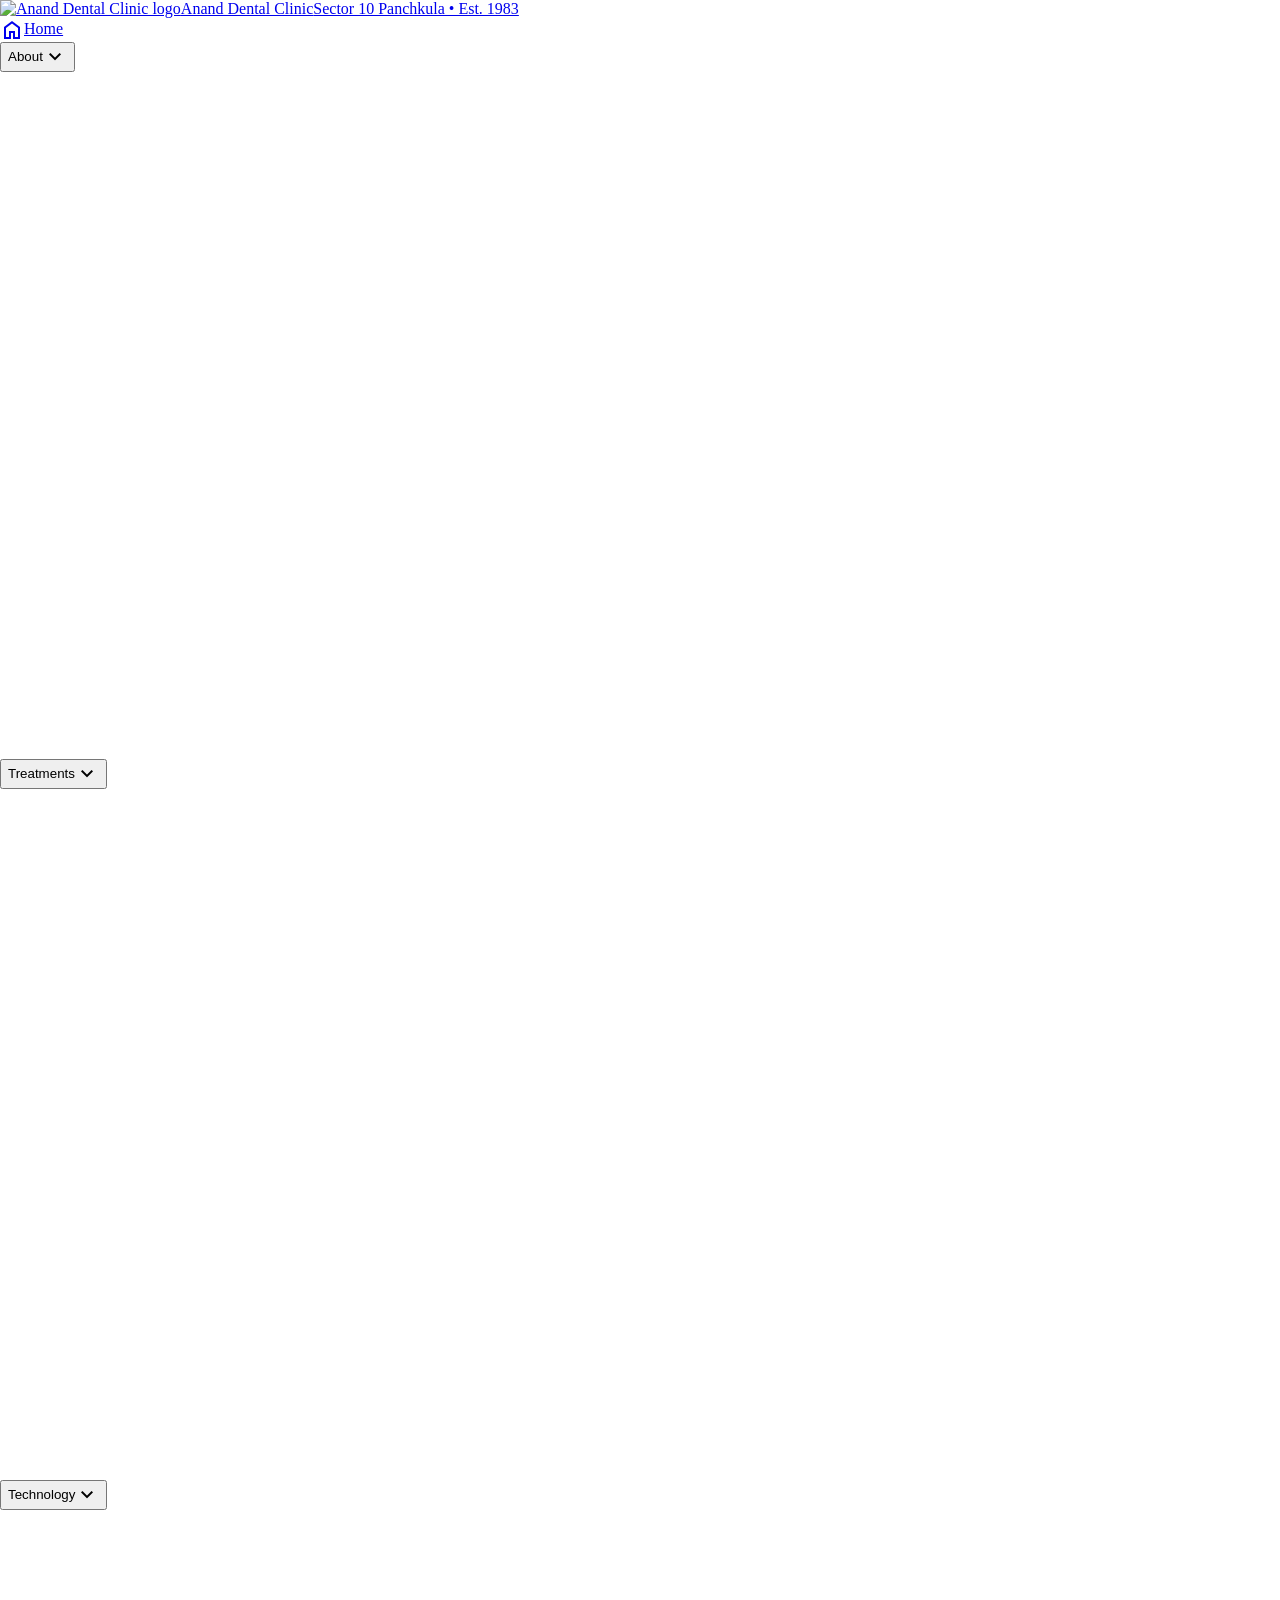
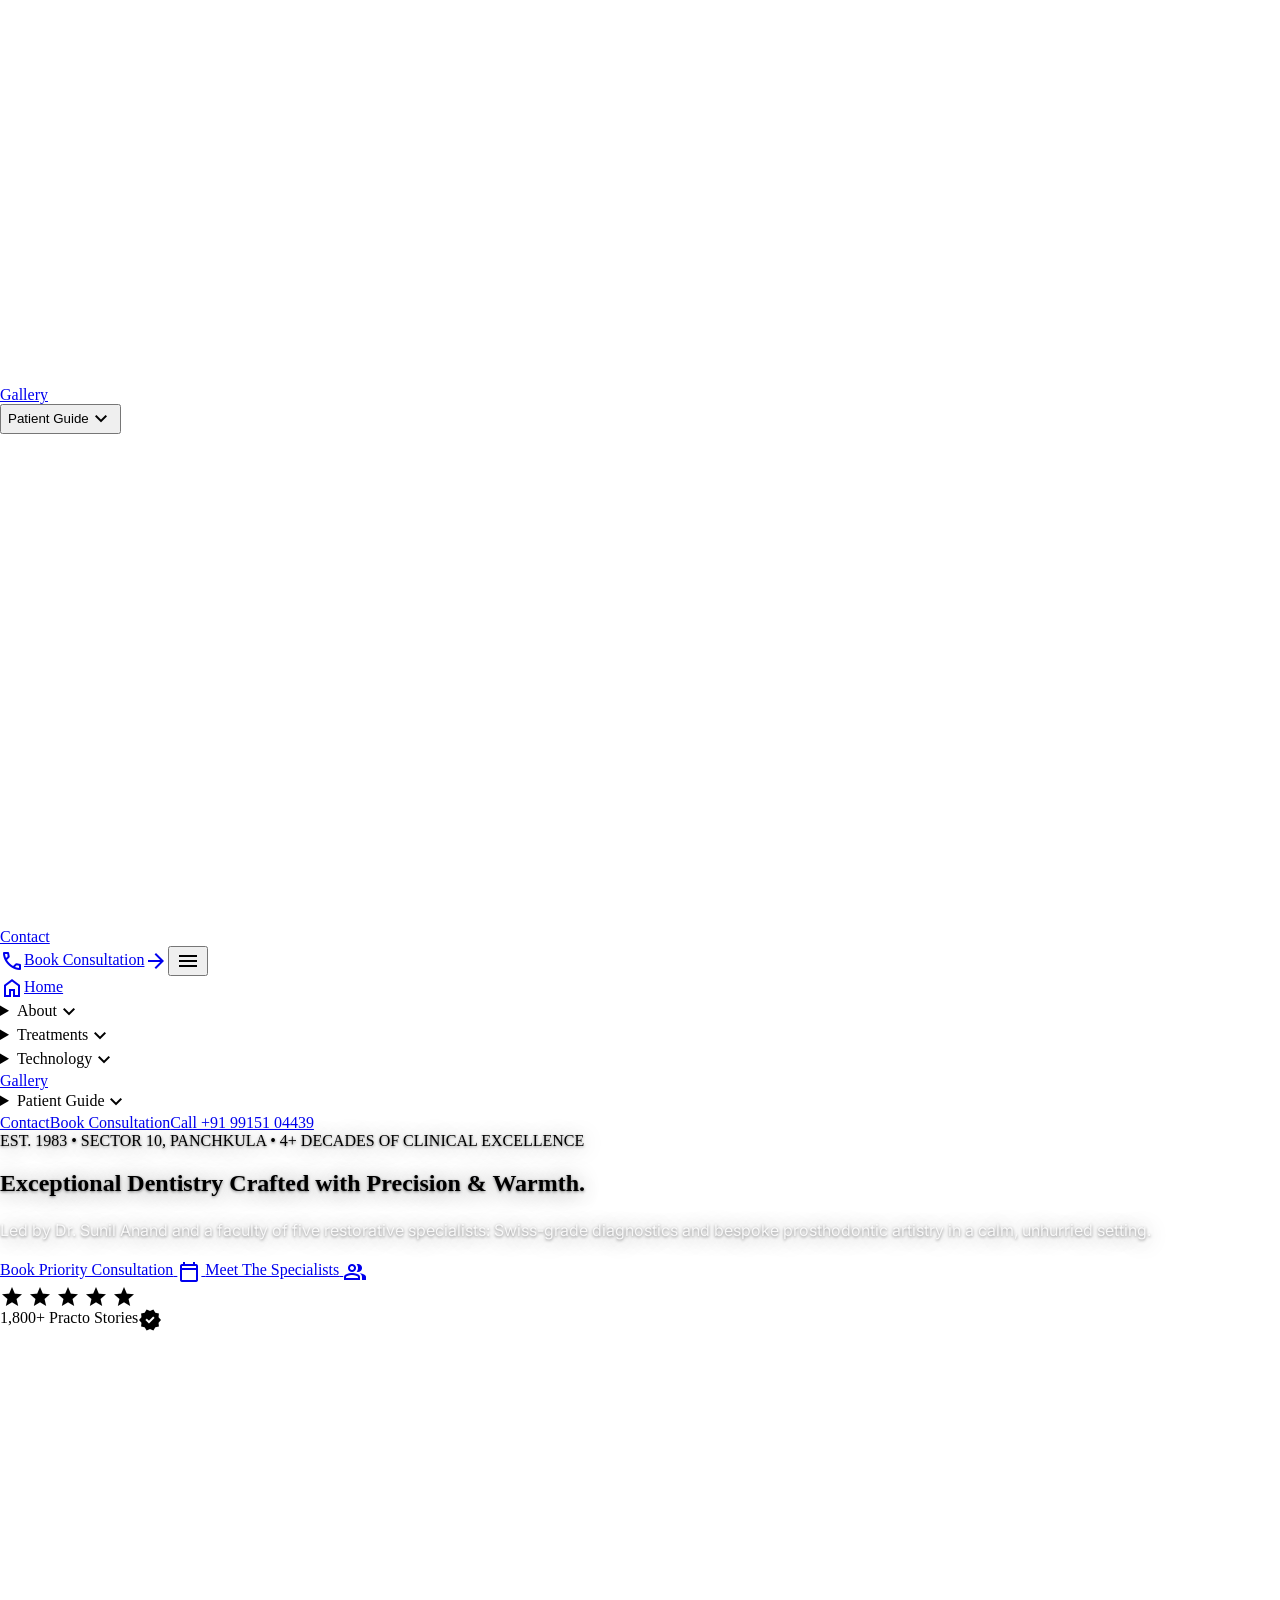
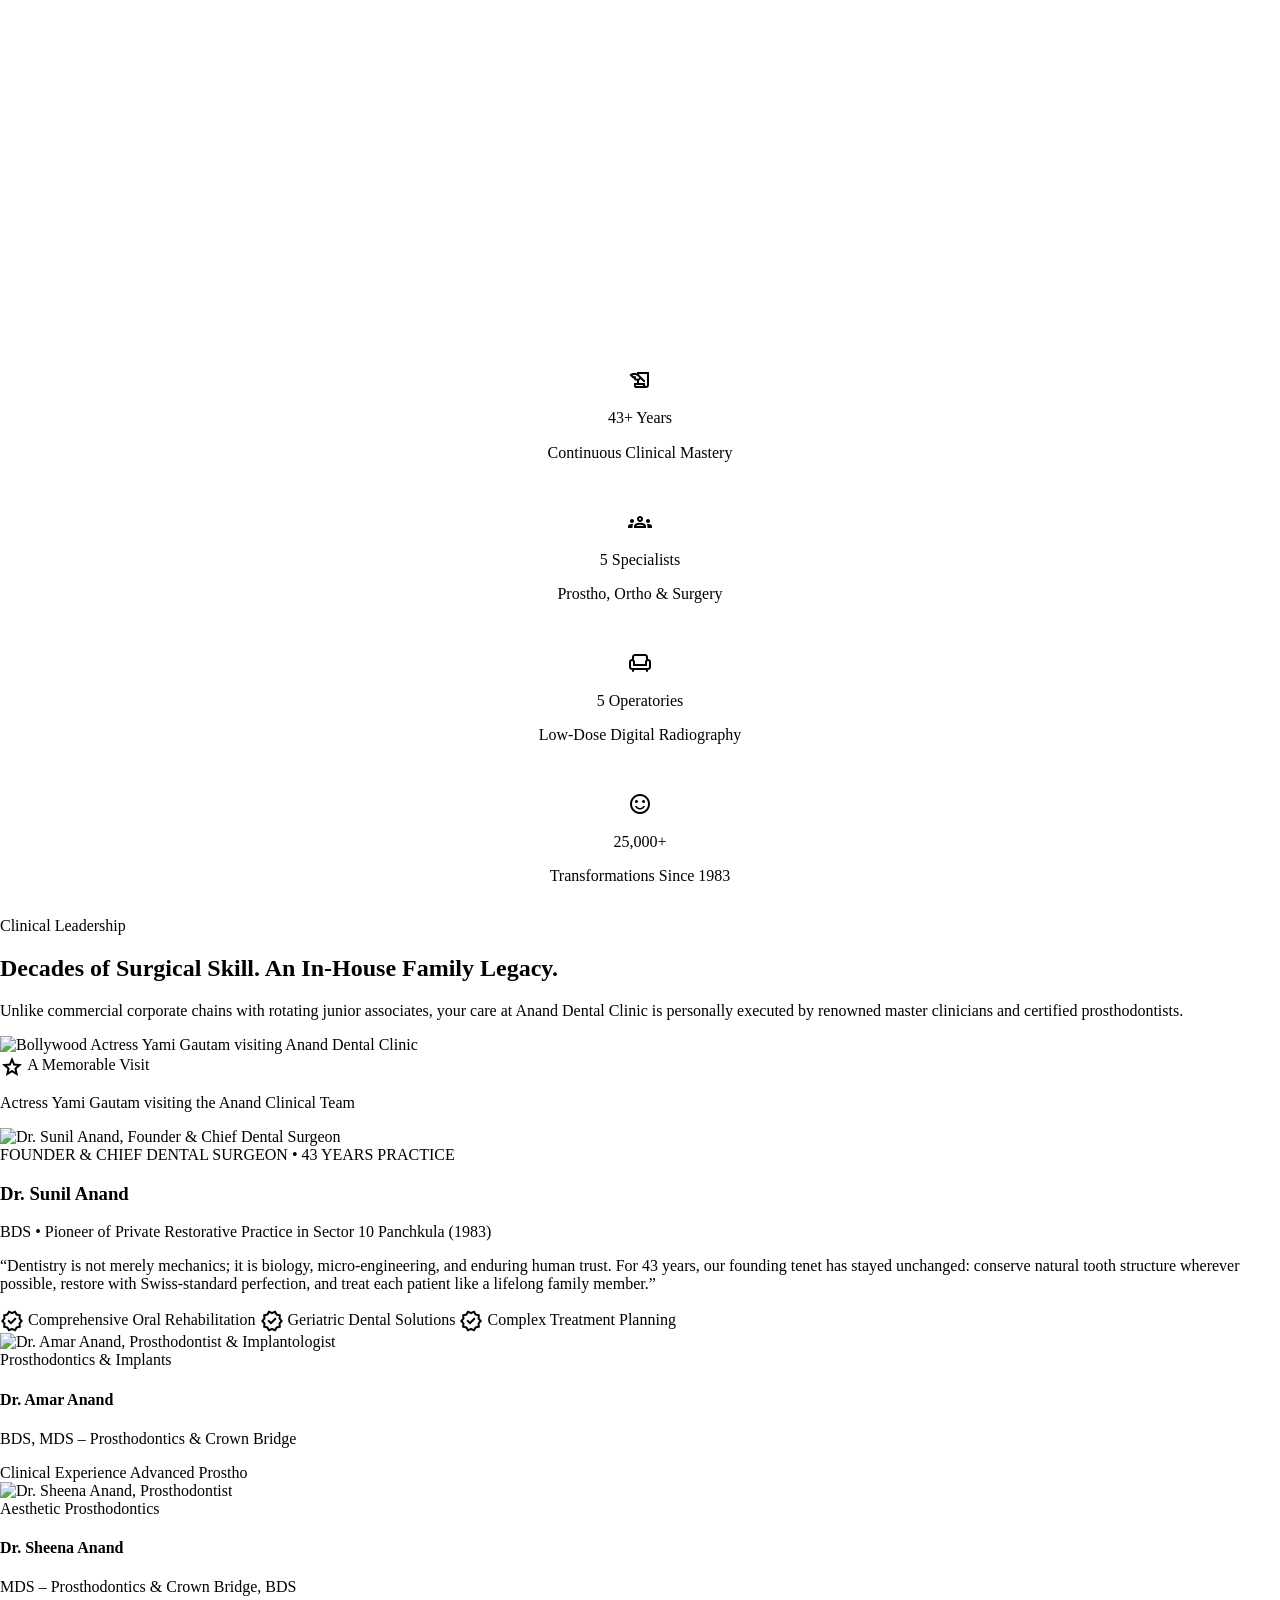
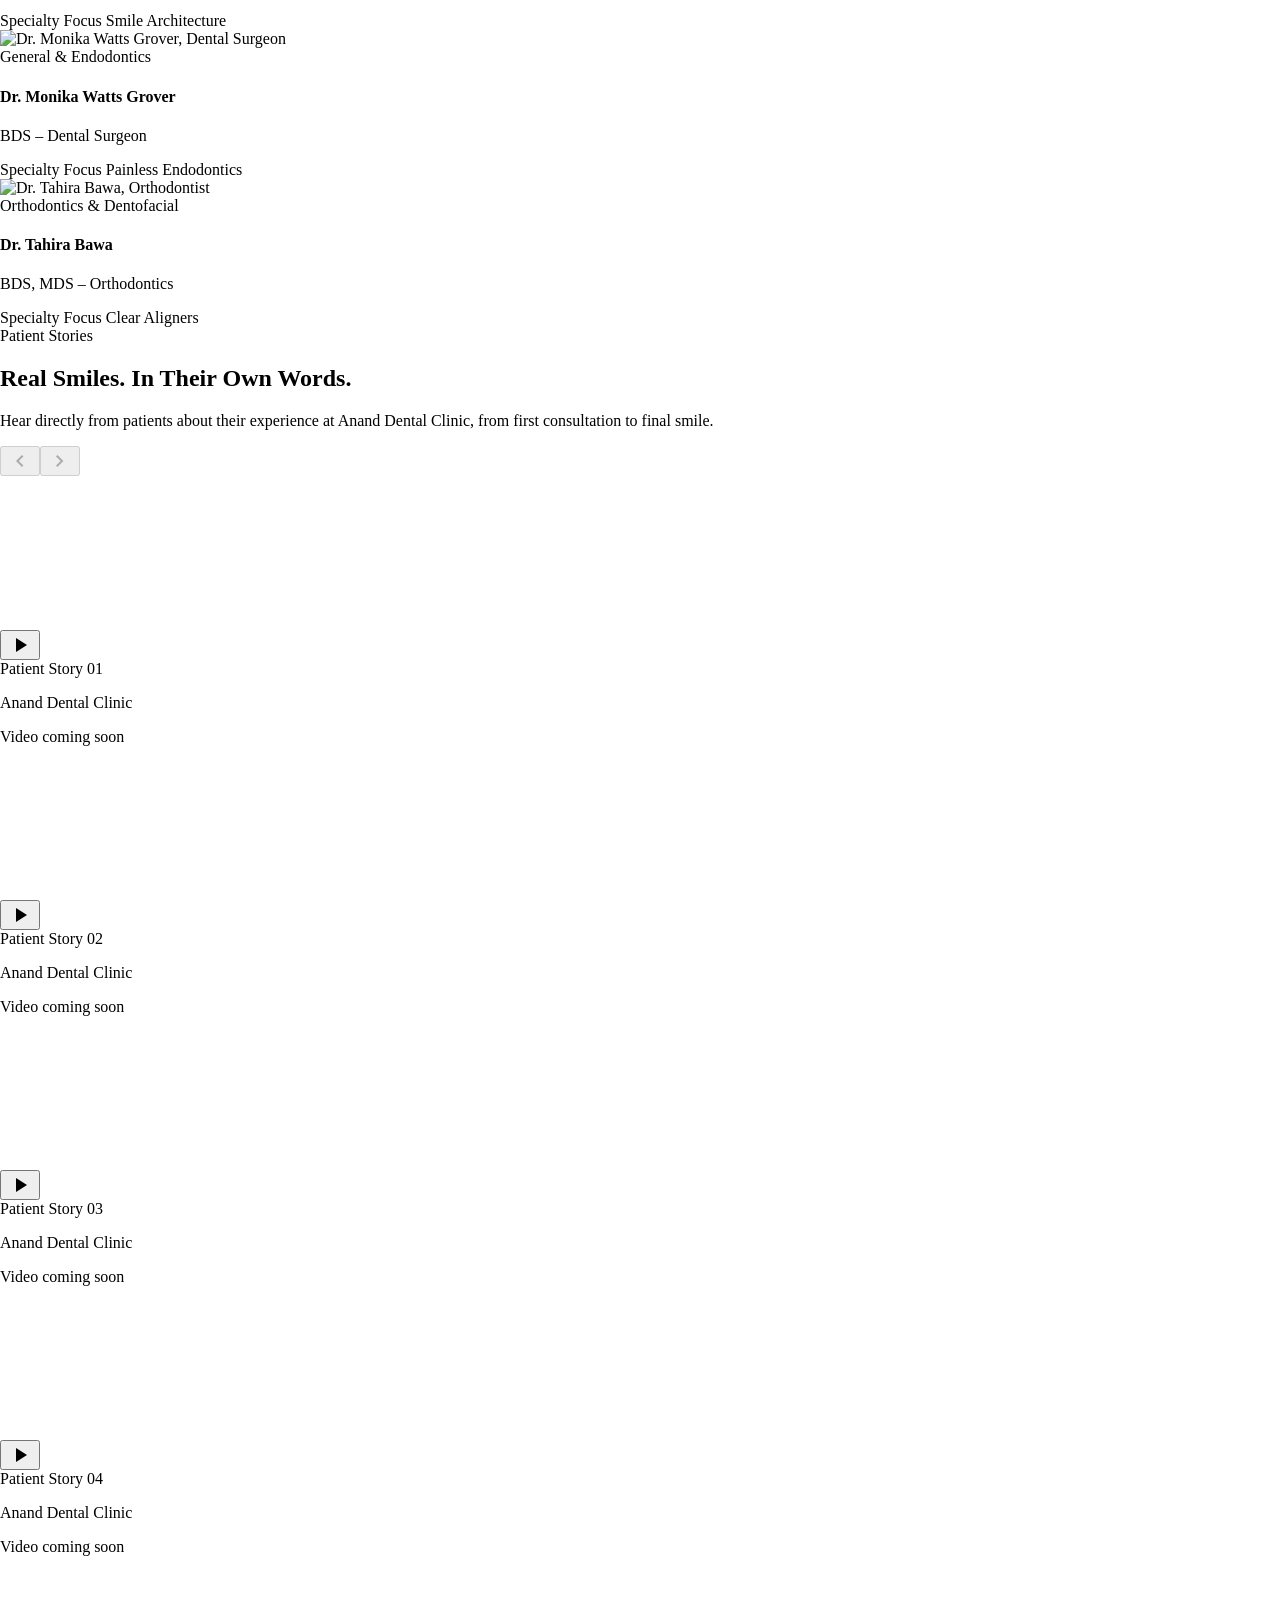
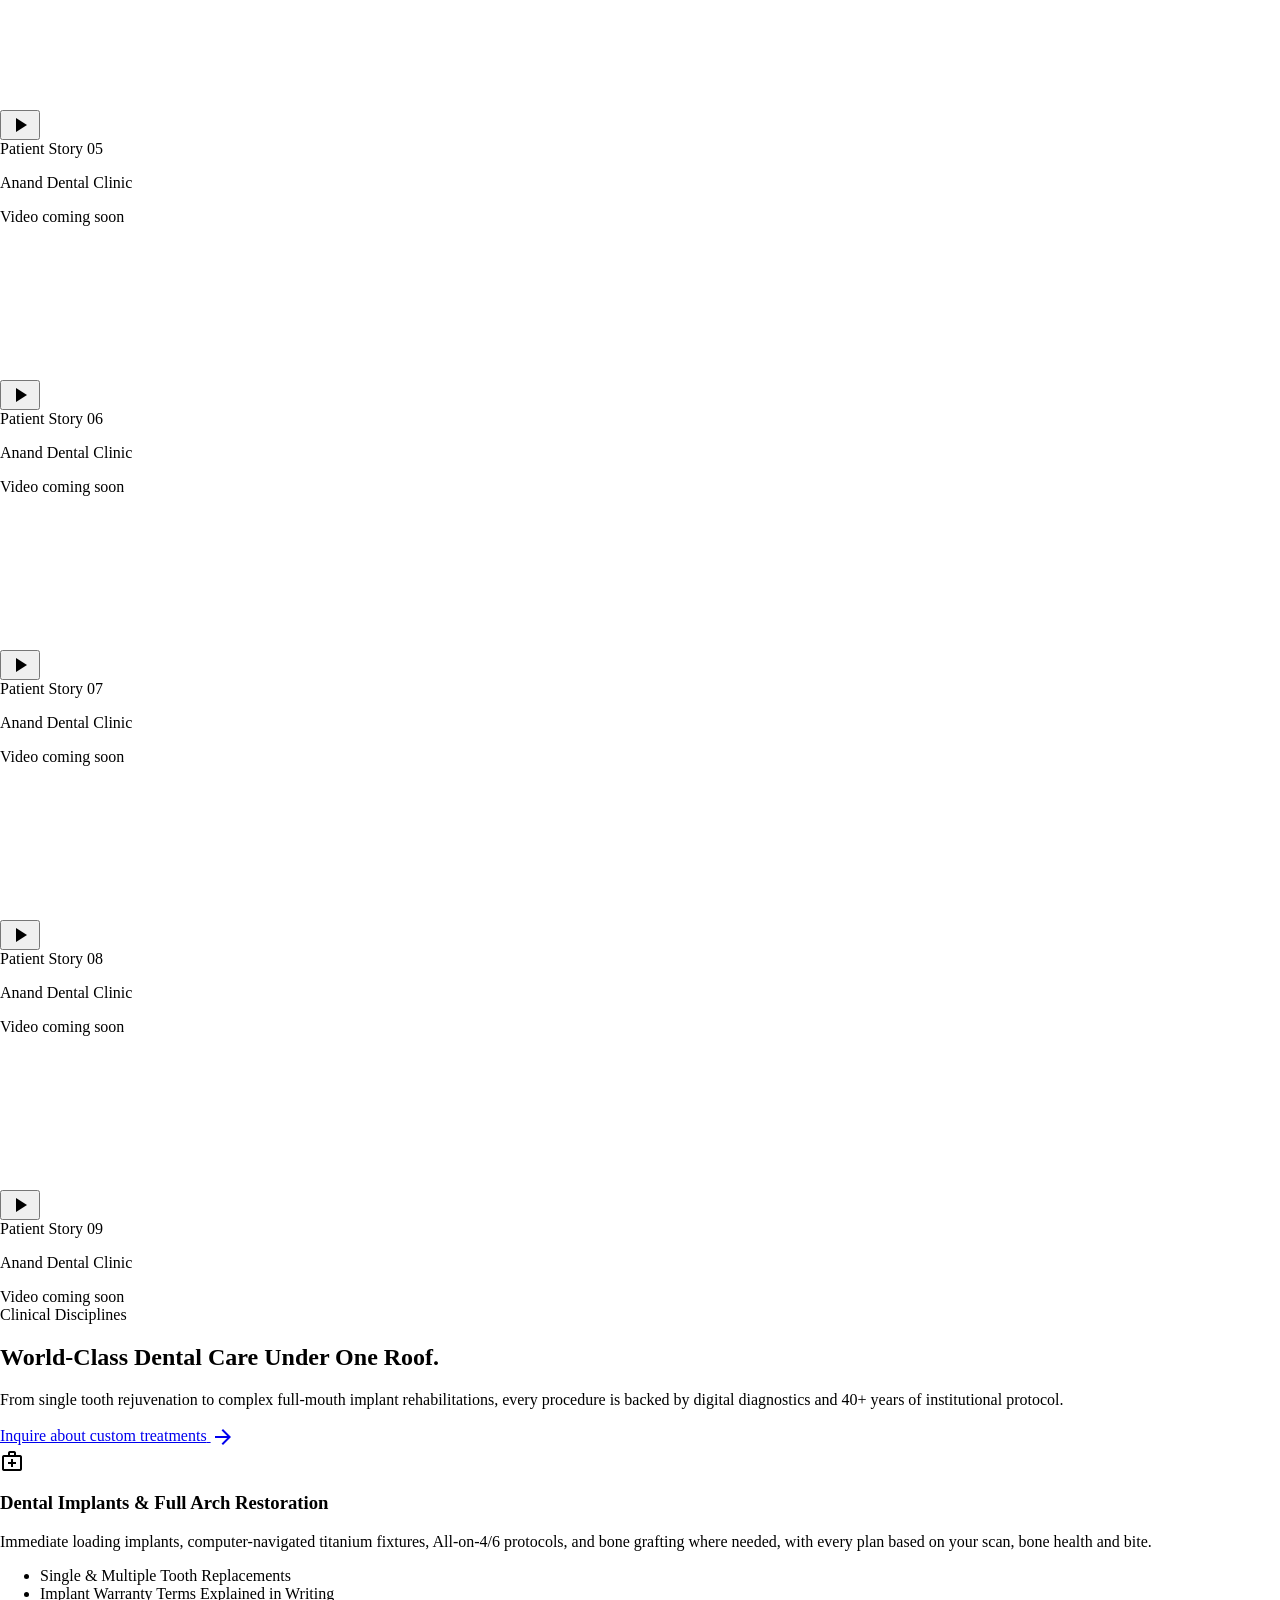
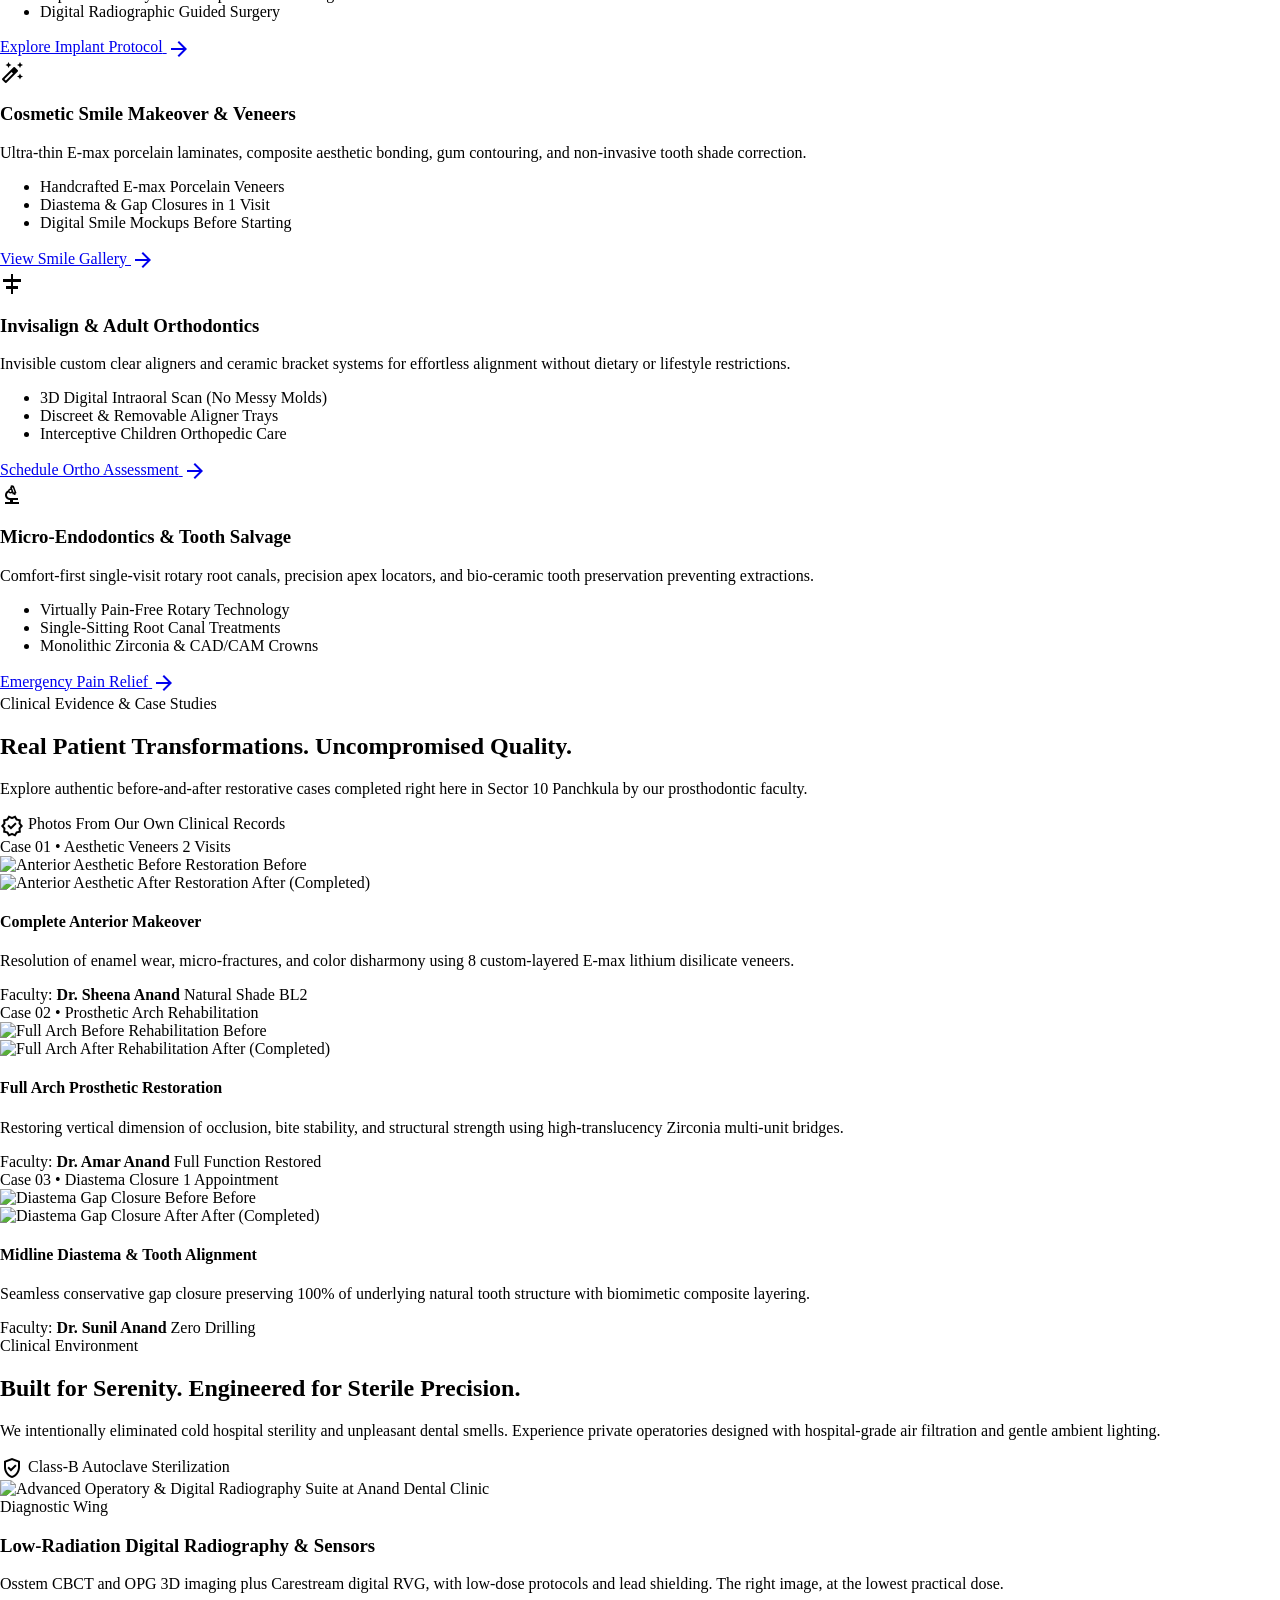
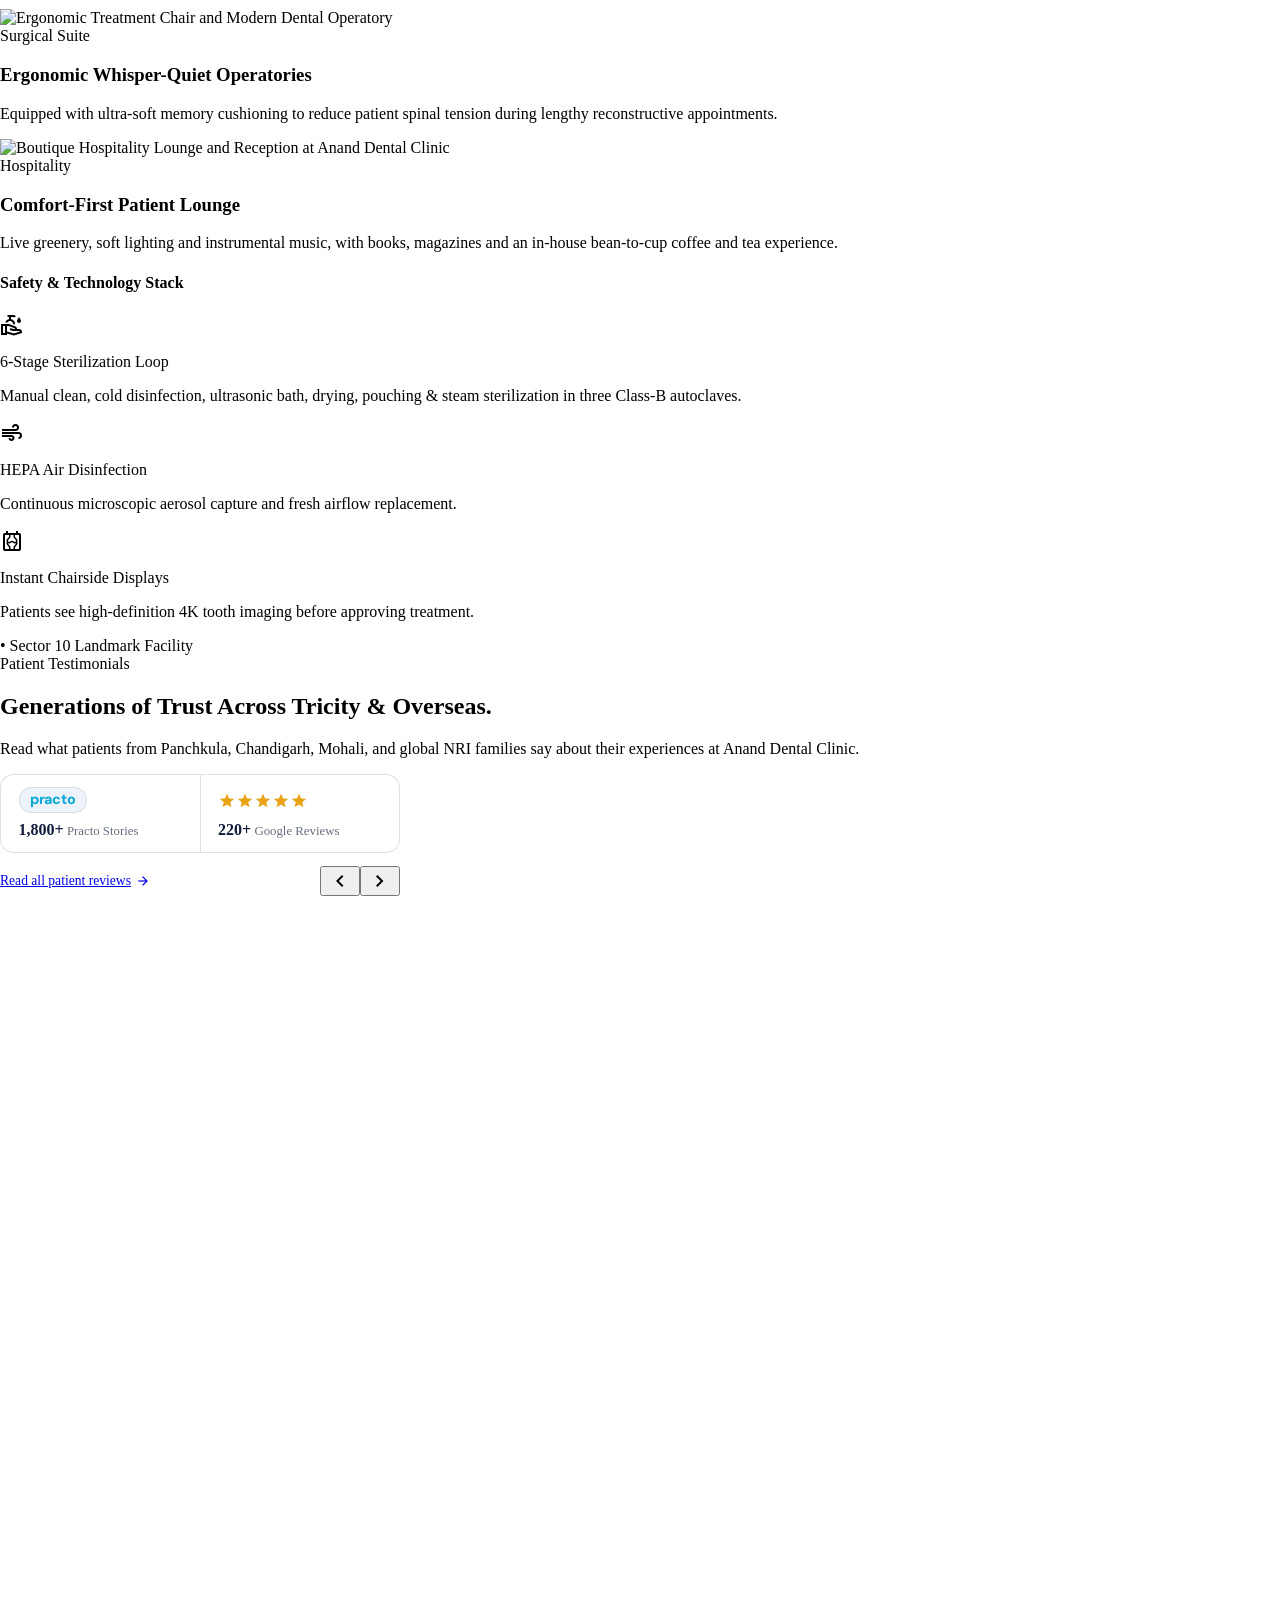
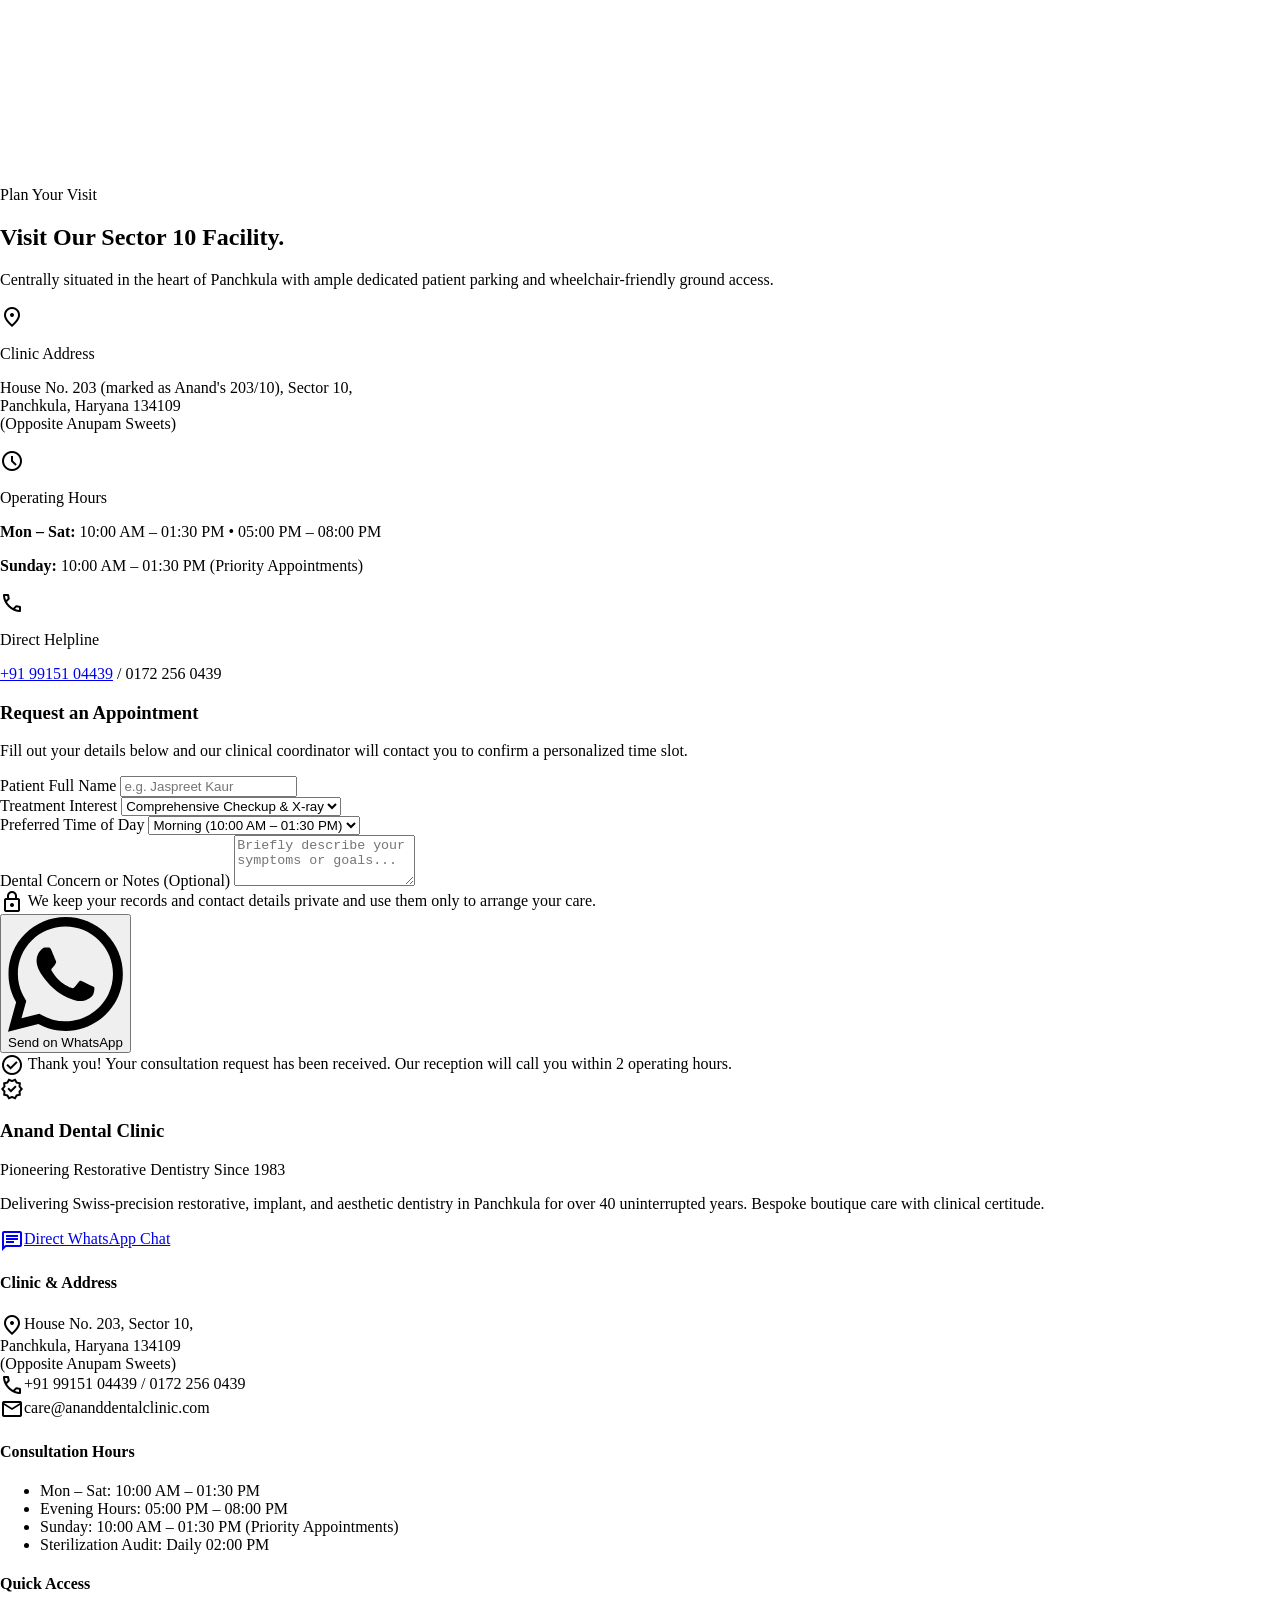
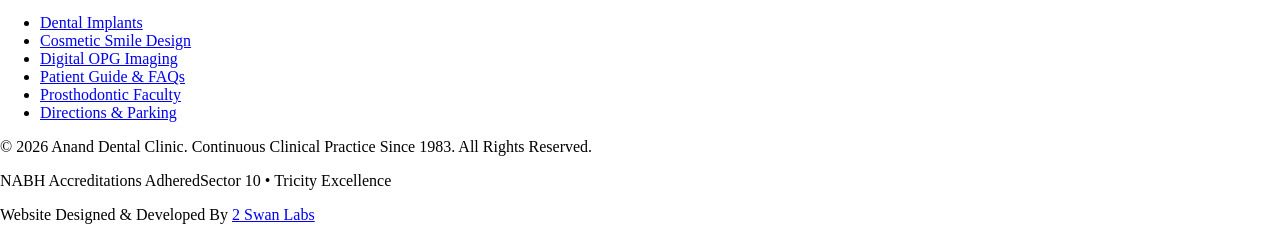
==== index.html @ 0ef3700c "Add files via upload" ====
<!DOCTYPE html>

<html lang="en"><head><meta charset="utf-8"/><meta content="width=device-width, initial-scale=1.0" name="viewport"/><meta content="web_standard" name="shell-type"/><title>Anand Dental Clinic | Premium Dental &amp; Implant Care, Sector 10 Panchkula</title><meta name="description" content="Restorative, implant and cosmetic dentistry in Sector 10, Panchkula. Led by Dr. Sunil Anand — serving patients since 1983."/><link href="https://fonts.googleapis.com/css2?family=DM+Sans:ital,opsz,wght@0,9..40,400..700;1,9..40,400..700&amp;family=Inter:wght@300;400;500;600;700&amp;display=swap" rel="stylesheet"/><link href="https://fonts.googleapis.com/css2?family=Material+Symbols+Outlined:opsz,wght,FILL,GRAD@20..48,100..700,0..1,-50..200&amp;display=block" rel="stylesheet"/><style>@layer base{html,body{margin:0;padding:0;}body{overscroll-behavior:none;}main>:first-child{margin-top:0!important;}main>:last-child{margin-bottom:0!important;}}::-webkit-scrollbar{display:none;}html{scroll-behavior:smooth;}[id]{scroll-margin-top:96px;}.material-symbols-outlined{display:inline-block;width:1em;height:1em;overflow:hidden;white-space:nowrap;line-height:1;vertical-align:middle;flex-shrink:0;}/*nav-dd*/.nav-dd .nav-panel{visibility:hidden;opacity:0;transform:translate(-50%,4px);transition:opacity .18s ease,transform .18s ease,visibility .18s}.nav-dd:hover .nav-panel,.nav-dd:focus-within .nav-panel,.nav-dd.is-open .nav-panel{visibility:visible;opacity:1;transform:translate(-50%,0)}.nav-chev{transition:transform .18s ease}.nav-dd:hover .nav-chev,.nav-dd.is-open .nav-chev,.nav-dd:focus-within .nav-chev{transform:rotate(180deg)}/*end-nav-dd*/</style><link href="assets/styles.css" rel="stylesheet"/><link rel="icon" type="image/png" href="assets/logo-mark.png"/><style id="v2-extras">.bg-gradient-to-r{background-image:linear-gradient(to right,var(--tw-gradient-stops))}.duration-1000{transition-duration:1s}.from-primary\/90{--tw-gradient-from:rgba(0,1,7,.9) var(--tw-gradient-from-position);--tw-gradient-to:rgba(0,1,7,0) var(--tw-gradient-to-position);--tw-gradient-stops:var(--tw-gradient-from),var(--tw-gradient-to)}.h-1\/3{height:33.333333%}.inset-x-0{left:0;right:0}.opacity-0{opacity:0}.to-primary\/35{--tw-gradient-to:rgba(0,1,7,.35) var(--tw-gradient-to-position)}.via-primary\/70{--tw-gradient-to:rgba(0,1,7,0) var(--tw-gradient-to-position);--tw-gradient-stops:var(--tw-gradient-from),rgba(0,1,7,.7) var(--tw-gradient-via-position),var(--tw-gradient-to)}.z-20{z-index:20}</style><style id="v3-extras">
.v3-hero{min-height:calc(100vh - 5rem);min-height:min(calc(100svh - 5rem),860px)}
.v3-shade-x{background:linear-gradient(to right,rgba(0,1,7,.55) 0%,rgba(0,1,7,.28) 45%,rgba(0,1,7,0) 80%)}
.v3-shade-y{height:55%;background:linear-gradient(to top,rgba(0,1,7,.62) 0%,rgba(0,1,7,.22) 55%,rgba(0,1,7,0) 100%)}
.v3-text h1,.v3-text p,.v3-text .font-label-kicker{text-shadow:0 1px 3px rgba(0,1,7,.45),0 2px 22px rgba(0,1,7,.45)}
.v3-text p{color:rgba(255,255,255,.92)}.v3-text .text-on-primary-container{color:rgba(255,255,255,.88)}
@media (max-width:1023px){.v3-shade-x{background:linear-gradient(to right,rgba(0,1,7,.45),rgba(0,1,7,.15))}.v3-shade-y{height:75%}}
</style><style id="v3-tw">.inset-x-0{left:0;right:0}.z-20{z-index:20}.opacity-0{opacity:0}.duration-1000{transition-duration:1s}@media (min-width:640px){.sm\:font-body-lead{font-family:Inter,ui-sans-serif,system-ui,sans-serif}.sm\:text-body-lead{font-size:16px;line-height:1.65;font-weight:400}}</style><style id="mobile-call">@media (max-width:479px){header>div.relative{gap:.5rem}header a[aria-label="Anand Dental Clinic home"]{gap:.5rem}header a[aria-label="Anand Dental Clinic home"] img{height:2rem}header a[aria-label="Anand Dental Clinic home"] .font-headline-sm{font-size:1rem}header>div.relative>div.shrink-0{gap:.5rem}}@media (max-width:359px){header a[aria-label="Anand Dental Clinic home"] .font-headline-sm{font-size:.875rem}}</style><style id="idx-rv-css">
.idx-rvmeta{display:flex;flex-direction:column;gap:.85rem;width:100%;max-width:25rem}
@media(min-width:768px){.idx-rvmeta{width:auto;min-width:23.5rem}}
.idx-rvstats{display:flex;align-items:stretch;background:#fff;border:1px solid rgba(16,26,59,.13);border-radius:14px;overflow:hidden}
.idx-stat{flex:1 1 0;display:flex;flex-direction:column;justify-content:center;gap:.5rem;padding:.8rem 1.1rem;text-decoration:none;transition:background .2s}
.idx-stat+.idx-stat{border-left:1px solid rgba(16,26,59,.13)}
.idx-stat:hover{background:#EEF3FA}
.idx-top{display:flex;align-items:center;height:24px}
.idx-stars{display:inline-flex;color:#e8a317}
.idx-stars .material-symbols-outlined{font-size:18px;font-variation-settings:'FILL' 1}
.idx-pill{display:inline-flex;align-items:center;height:24px;padding:0 .65rem;border-radius:9999px;background:#EEF3FA;border:1px solid rgba(16,26,59,.1)}
.idx-pill img{height:14px;width:auto;display:block}
.idx-wm{font:800 .9rem/1 'DM Sans',sans-serif;letter-spacing:-.02em;color:#0aa9d8}
.idx-t{font-size:.8rem;line-height:1.2;color:#666E7D;white-space:nowrap}
.idx-t b{font-size:1rem;color:#101A3B}
.idx-rvrow{display:flex;align-items:center;justify-content:space-between;gap:1rem}
.idx-link{display:inline-flex;align-items:center;gap:.25rem;font-size:.85rem}
.idx-link .material-symbols-outlined{font-size:16px;transition:transform .2s}
.idx-link:hover .material-symbols-outlined{transform:translateX(3px)}
@media(max-width:420px){.idx-stat{padding:.7rem .8rem}.idx-t{white-space:normal}}
</style><style id="idx-metrics-fix">
/* Metrics cards: keep text inside the card at every width */
.idx-metrics>.idx-m{min-width:0;overflow:hidden;justify-content:flex-start;text-align:center}
.idx-metrics>.idx-m>div:last-child{min-width:0;flex:1 1 auto}
.idx-metrics>.idx-m p{overflow-wrap:break-word;word-break:normal;hyphens:auto}
.idx-metrics>.idx-m p:first-child{line-height:1.2;margin-bottom:.2rem}
/* Below 1180px the 4 cards are narrow: stack icon above text so text gets the full card width */
.idx-metrics>.idx-m{flex-direction:column;align-items:center;text-align:center;gap:.65rem;padding:1rem .9rem}
.idx-metrics>.idx-m>div:last-child{flex:0 1 auto;width:100%}
@media (max-width:1023px){
.idx-metrics>.idx-m p:first-child{font-size:16px}
}
@media (max-width:479px){
.idx-metrics{gap:.75rem}
.idx-metrics>.idx-m{padding:.8rem .75rem}
.idx-metrics>.idx-m p:first-child{font-size:16px}
.idx-metrics>.idx-m p:last-child{font-size:12.5px;line-height:1.45}
}
</style>
</head><body class="bg-surface font-body-md text-on-surface antialiased"><header class="fixed top-0 left-0 right-0 z-50 bg-surface-porcelain/90 backdrop-blur-xl shadow-[0_1px_8px_rgba(16,26,59,0.06)]"><div class="relative h-20 max-w-[1360px] mx-auto px-[clamp(1.25rem,5vw,4.5rem)] flex items-center justify-between gap-6"><a href="index.html" aria-label="Anand Dental Clinic home" class="flex items-center gap-3 shrink-0"><img alt="Anand Dental Clinic logo" class="h-9 w-auto object-contain" src="assets/logo-mark.png"/><span class="flex flex-col"><span class="font-headline-sm text-headline-sm text-primary tracking-tight whitespace-nowrap">Anand Dental Clinic</span><span class="hidden sm:block xl:hidden font-label-kicker text-label-kicker text-secondary uppercase whitespace-nowrap">Sector 10 Panchkula • Est. 1983</span></span></a><nav aria-label="Primary" class="hidden xl:flex items-center gap-1 whitespace-nowrap"><a href="index.html" aria-label="Home" title="Home" class="inline-flex items-center gap-1 pl-2.5 pr-3 py-2 rounded font-body-sm text-body-sm transition-colors bg-surface-container text-on-surface font-semibold" aria-current="page"><span class="material-symbols-outlined text-[20px]">home</span><span>Home</span></a><div class="nav-dd"><button type="button" aria-haspopup="true" aria-expanded="false" class="nav-trigger inline-flex items-center gap-1 px-3 py-2 rounded font-body-sm text-body-sm transition-colors text-on-surface-variant hover:text-on-surface hover:bg-surface-cream">About<span class="nav-chev material-symbols-outlined text-[18px]">expand_more</span></button><div class="nav-panel absolute left-1/2 top-[58px] pt-[22px] z-50"><div style="width:1086px" class="max-w-[calc(100vw-2rem)] whitespace-normal p-2 rounded-lg bg-surface-porcelain border border-border-hairline shadow-[0_10px_26px_rgba(16,26,59,0.18),0_2px_6px_rgba(16,26,59,0.08)]"><div class="grid gap-1 items-stretch" style="grid-template-columns:repeat(5,minmax(0,1fr))"><a href="about.html" class="group block p-1.5 rounded-lg hover:bg-surface-cream transition-colors"><span class="block overflow-hidden rounded-lg aspect-[8/5] bg-surface-container"><img alt="" data-src="assets/nav-story.png" width="360" height="225" decoding="async" class="w-full h-full object-cover transition-transform duration-500 group-hover:scale-105"/></span><span class="block mt-2 px-1 font-body-md text-body-md text-on-surface font-medium">Our Story &amp; Heritage</span></a><a href="about.html#specialists" class="group block p-1.5 rounded-lg hover:bg-surface-cream transition-colors"><span class="block overflow-hidden rounded-lg aspect-[8/5] bg-surface-container"><img alt="" data-src="assets/nav-doctors.png" width="360" height="225" decoding="async" class="w-full h-full object-cover transition-transform duration-500 group-hover:scale-105"/></span><span class="block mt-2 px-1 font-body-md text-body-md text-on-surface font-medium">Doctors &amp; Specialists</span></a><a href="about.html#philosophy" class="group block p-1.5 rounded-lg hover:bg-surface-cream transition-colors"><span class="block overflow-hidden rounded-lg aspect-[8/5] bg-surface-container"><img alt="" data-src="assets/nav-philosophy.png" width="360" height="225" decoding="async" class="w-full h-full object-cover transition-transform duration-500 group-hover:scale-105"/></span><span class="block mt-2 px-1 font-body-md text-body-md text-on-surface font-medium">Our Philosophy</span></a><a href="about.html#clinical-excellence" class="group block p-1.5 rounded-lg hover:bg-surface-cream transition-colors"><span class="block overflow-hidden rounded-lg aspect-[8/5] bg-surface-container"><img alt="" data-src="assets/nav-excellence.png" width="360" height="225" decoding="async" class="w-full h-full object-cover transition-transform duration-500 group-hover:scale-105"/></span><span class="block mt-2 px-1 font-body-md text-body-md text-on-surface font-medium">Clinical Excellence</span></a><a href="about.html#responsible" class="group block p-1.5 rounded-lg hover:bg-surface-cream transition-colors"><span class="block overflow-hidden rounded-lg aspect-[8/5] bg-surface-container"><img alt="" data-src="assets/nav-responsible.png" width="360" height="225" decoding="async" class="w-full h-full object-cover transition-transform duration-500 group-hover:scale-105"/></span><span class="block mt-2 px-1 font-body-md text-body-md text-on-surface font-medium">Responsible Practice</span></a></div></div></div></div><div class="nav-dd"><button type="button" aria-haspopup="true" aria-expanded="false" class="nav-trigger inline-flex items-center gap-1 px-3 py-2 rounded font-body-sm text-body-sm transition-colors text-on-surface-variant hover:text-on-surface hover:bg-surface-cream">Treatments<span class="nav-chev material-symbols-outlined text-[18px]">expand_more</span></button><div class="nav-panel absolute left-1/2 top-[58px] pt-[22px] z-50"><div class="w-[1140px] max-w-[calc(100vw-2rem)] whitespace-normal p-2 rounded-lg bg-surface-porcelain border border-border-hairline shadow-[0_10px_26px_rgba(16,26,59,0.18),0_2px_6px_rgba(16,26,59,0.08)]"><div class="grid grid-cols-[repeat(6,minmax(0,1fr))_104px] gap-1 items-stretch"><a href="procedures.html#implants" class="group block p-1.5 rounded-lg hover:bg-surface-cream transition-colors"><span class="block overflow-hidden rounded-lg aspect-[8/5] bg-surface-container"><img alt="" data-src="assets/nav-implants.png" width="360" height="225" decoding="async" class="w-full h-full object-cover transition-transform duration-500 group-hover:scale-105"/></span><span class="block mt-2 px-1 font-body-md text-body-md text-on-surface font-medium">Dental Implants &amp; Full Arch</span></a><a href="procedures.html#cosmetic" class="group block p-1.5 rounded-lg hover:bg-surface-cream transition-colors"><span class="block overflow-hidden rounded-lg aspect-[8/5] bg-surface-container"><img alt="" data-src="assets/nav-cosmetic.png" width="360" height="225" decoding="async" class="w-full h-full object-cover transition-transform duration-500 group-hover:scale-105"/></span><span class="block mt-2 px-1 font-body-md text-body-md text-on-surface font-medium">Cosmetic Smile Design</span></a><a href="procedures.html#endodontics" class="group block p-1.5 rounded-lg hover:bg-surface-cream transition-colors"><span class="block overflow-hidden rounded-lg aspect-[8/5] bg-surface-container"><img alt="" data-src="assets/nav-endo.png" width="360" height="225" decoding="async" class="w-full h-full object-cover transition-transform duration-500 group-hover:scale-105"/></span><span class="block mt-2 px-1 font-body-md text-body-md text-on-surface font-medium">Endodontics &amp; Root Canal</span></a><a href="procedures.html#ortho" class="group block p-1.5 rounded-lg hover:bg-surface-cream transition-colors"><span class="block overflow-hidden rounded-lg aspect-[8/5] bg-surface-container"><img alt="" data-src="assets/nav-ortho.png" width="360" height="225" decoding="async" class="w-full h-full object-cover transition-transform duration-500 group-hover:scale-105"/></span><span class="block mt-2 px-1 font-body-md text-body-md text-on-surface font-medium">Invisalign &amp; Orthodontics</span></a><a href="procedures.html#restorative" class="group block p-1.5 rounded-lg hover:bg-surface-cream transition-colors"><span class="block overflow-hidden rounded-lg aspect-[8/5] bg-surface-container"><img alt="" data-src="assets/nav-restorative.png" width="360" height="225" decoding="async" class="w-full h-full object-cover transition-transform duration-500 group-hover:scale-105"/></span><span class="block mt-2 px-1 font-body-md text-body-md text-on-surface font-medium">Restorative &amp; Geriatric</span></a><a href="procedures.html#preventive" class="group block p-1.5 rounded-lg hover:bg-surface-cream transition-colors"><span class="block overflow-hidden rounded-lg aspect-[8/5] bg-surface-container"><img alt="" data-src="assets/nav-preventive.png" width="360" height="225" decoding="async" class="w-full h-full object-cover transition-transform duration-500 group-hover:scale-105"/></span><span class="block mt-2 px-1 font-body-md text-body-md text-on-surface font-medium">Preventive &amp; Laser Care</span></a><a href="procedures.html" class="flex flex-col items-center justify-center gap-2 p-3 rounded-lg bg-primary-container text-on-primary hover:bg-primary transition-colors text-center"><span class="material-symbols-outlined text-[22px]">arrow_forward</span><span class="font-label-btn text-label-btn">View All Treatments</span></a></div></div></div></div><div class="nav-dd relative"><button type="button" aria-haspopup="true" aria-expanded="false" class="nav-trigger inline-flex items-center gap-1 px-3 py-2 rounded font-body-sm text-body-sm transition-colors text-on-surface-variant hover:text-on-surface hover:bg-surface-cream">Technology<span class="nav-chev material-symbols-outlined text-[18px]">expand_more</span></button><div class="nav-panel absolute left-1/2 top-full pt-3 z-50"><div style="width:444px" class="max-w-[calc(100vw-2rem)] whitespace-normal p-2 rounded-lg bg-surface-porcelain border border-border-hairline shadow-[0_10px_26px_rgba(16,26,59,0.18),0_2px_6px_rgba(16,26,59,0.08)]"><div class="grid gap-1 items-stretch" style="grid-template-columns:repeat(2,minmax(0,1fr))"><a href="technology.html" class="group block p-1.5 rounded-lg hover:bg-surface-cream transition-colors"><span class="block overflow-hidden rounded-lg aspect-[8/5] bg-surface-container"><img alt="" data-src="assets/nav-clinic.png" width="360" height="225" decoding="async" class="w-full h-full object-cover transition-transform duration-500 group-hover:scale-105"/></span><span class="block mt-2 px-1 font-body-md text-body-md text-on-surface font-medium">Clinic &amp; Technology</span></a><a href="hygiene-safety.html" class="group block p-1.5 rounded-lg hover:bg-surface-cream transition-colors"><span class="block overflow-hidden rounded-lg aspect-[8/5] bg-surface-container"><img alt="" data-src="assets/nav-hygiene.png" width="360" height="225" decoding="async" class="w-full h-full object-cover transition-transform duration-500 group-hover:scale-105"/></span><span class="block mt-2 px-1 font-body-md text-body-md text-on-surface font-medium">Hygiene &amp; Safety</span></a></div></div></div></div><a href="gallery.html" class="inline-flex items-center gap-1 px-3 py-2 rounded font-body-sm text-body-sm transition-colors text-on-surface-variant hover:text-on-surface hover:bg-surface-cream">Gallery</a><div class="nav-dd relative"><button type="button" aria-haspopup="true" aria-expanded="false" class="nav-trigger inline-flex items-center gap-1 px-3 py-2 rounded font-body-sm text-body-sm transition-colors text-on-surface-variant hover:text-on-surface hover:bg-surface-cream">Patient Guide<span class="nav-chev material-symbols-outlined text-[18px]">expand_more</span></button><div class="nav-panel absolute left-1/2 top-full pt-3 z-50"><div style="width:444px" class="max-w-[calc(100vw-2rem)] whitespace-normal p-2 rounded-lg bg-surface-porcelain border border-border-hairline shadow-[0_10px_26px_rgba(16,26,59,0.18),0_2px_6px_rgba(16,26,59,0.08)]"><div class="grid gap-1 items-stretch" style="grid-template-columns:repeat(2,minmax(0,1fr))"><a href="patient-guide.html" class="group block p-1.5 rounded-lg hover:bg-surface-cream transition-colors"><span class="block overflow-hidden rounded-lg aspect-[8/5] bg-surface-container"><img alt="" data-src="assets/nav-guide.png" width="360" height="225" decoding="async" class="w-full h-full object-cover transition-transform duration-500 group-hover:scale-105"/></span><span class="block mt-2 px-1 font-body-md text-body-md text-on-surface font-medium">Patient Guide &amp; FAQs</span></a><a href="reviews.html" class="group block p-1.5 rounded-lg hover:bg-surface-cream transition-colors"><span class="block overflow-hidden rounded-lg aspect-[8/5] bg-surface-container"><img alt="" data-src="assets/nav-reviews.png" width="360" height="225" decoding="async" class="w-full h-full object-cover transition-transform duration-500 group-hover:scale-105"/></span><span class="block mt-2 px-1 font-body-md text-body-md text-on-surface font-medium">Patient Reviews</span></a></div></div></div></div><a href="contact.html" class="inline-flex items-center gap-1 px-3 py-2 rounded font-body-sm text-body-sm transition-colors text-on-surface-variant hover:text-on-surface hover:bg-surface-cream">Contact</a></nav><div class="flex items-center gap-3 shrink-0"><a class="flex items-center justify-center w-10 h-10 rounded-full bg-surface-cream text-secondary hover:bg-surface-container transition-colors" href="tel:+919915104439" aria-label="Call +91 99151 04439" title="Call +91 99151 04439"><span class="material-symbols-outlined text-[20px]">call</span></a><a class="hidden md:inline-flex whitespace-nowrap items-center justify-center px-4 py-2.5 rounded bg-primary-container text-on-primary font-label-btn text-label-btn tracking-wide shadow-[0_4px_12px_rgba(16,26,59,0.15)] hover:bg-primary transition-all duration-200 hover:-translate-y-0.5" href="contact.html#booking"><span>Book Consultation</span><span class="material-symbols-outlined text-[16px] ml-1.5">arrow_forward</span></a><button id="menu-btn" type="button" aria-label="Open menu" aria-expanded="false" class="xl:hidden w-10 h-10 rounded-full bg-primary-container flex items-center justify-center"><span class="material-symbols-outlined text-on-primary text-[22px]">menu</span></button></div></div><div id="mobile-menu" class="hidden xl:hidden border-t border-border-hairline bg-surface-porcelain max-h-[calc(100vh-5rem)] overflow-y-auto"><div class="max-w-[1360px] mx-auto px-margin py-2 flex flex-col"><a href="index.html" class="flex items-center gap-2 py-3 border-b border-border-hairline font-body-md text-body-md text-on-surface"><span class="material-symbols-outlined text-[20px]">home</span>Home</a><details class="group border-b border-border-hairline"><summary class="flex items-center justify-between py-3 cursor-pointer list-none [&::-webkit-details-marker]:hidden font-body-md text-body-md text-on-surface">About<span class="material-symbols-outlined text-[20px] transition-transform group-open:rotate-180">expand_more</span></summary><div class="pb-2 pl-1 flex flex-col"><a href="about.html" class="flex items-center gap-3 py-2"><img alt="" data-src="assets/nav-story.png" width="360" height="225" decoding="async" class="w-14 h-9 rounded object-cover shrink-0"/><span class="font-body-sm text-body-sm text-on-surface">Our Story &amp; Heritage</span></a><a href="about.html#specialists" class="flex items-center gap-3 py-2"><img alt="" data-src="assets/nav-doctors.png" width="360" height="225" decoding="async" class="w-14 h-9 rounded object-cover shrink-0"/><span class="font-body-sm text-body-sm text-on-surface">Doctors &amp; Specialists</span></a><a href="about.html#philosophy" class="flex items-center gap-3 py-2"><img alt="" data-src="assets/nav-philosophy.png" width="360" height="225" decoding="async" class="w-14 h-9 rounded object-cover shrink-0"/><span class="font-body-sm text-body-sm text-on-surface">Our Philosophy</span></a><a href="about.html#clinical-excellence" class="flex items-center gap-3 py-2"><img alt="" data-src="assets/nav-excellence.png" width="360" height="225" decoding="async" class="w-14 h-9 rounded object-cover shrink-0"/><span class="font-body-sm text-body-sm text-on-surface">Clinical Excellence</span></a><a href="about.html#responsible" class="flex items-center gap-3 py-2"><img alt="" data-src="assets/nav-responsible.png" width="360" height="225" decoding="async" class="w-14 h-9 rounded object-cover shrink-0"/><span class="font-body-sm text-body-sm text-on-surface">Responsible Practice</span></a></div></details><details class="group border-b border-border-hairline"><summary class="flex items-center justify-between py-3 cursor-pointer list-none [&::-webkit-details-marker]:hidden font-body-md text-body-md text-on-surface">Treatments<span class="material-symbols-outlined text-[20px] transition-transform group-open:rotate-180">expand_more</span></summary><div class="pb-2 pl-1 flex flex-col"><a href="procedures.html#implants" class="flex items-center gap-3 py-2"><img alt="" data-src="assets/nav-implants.png" width="360" height="225" decoding="async" class="w-14 h-9 rounded object-cover shrink-0"/><span class="font-body-sm text-body-sm text-on-surface">Dental Implants &amp; Full Arch</span></a><a href="procedures.html#cosmetic" class="flex items-center gap-3 py-2"><img alt="" data-src="assets/nav-cosmetic.png" width="360" height="225" decoding="async" class="w-14 h-9 rounded object-cover shrink-0"/><span class="font-body-sm text-body-sm text-on-surface">Cosmetic Smile Design</span></a><a href="procedures.html#endodontics" class="flex items-center gap-3 py-2"><img alt="" data-src="assets/nav-endo.png" width="360" height="225" decoding="async" class="w-14 h-9 rounded object-cover shrink-0"/><span class="font-body-sm text-body-sm text-on-surface">Endodontics &amp; Root Canal</span></a><a href="procedures.html#ortho" class="flex items-center gap-3 py-2"><img alt="" data-src="assets/nav-ortho.png" width="360" height="225" decoding="async" class="w-14 h-9 rounded object-cover shrink-0"/><span class="font-body-sm text-body-sm text-on-surface">Invisalign &amp; Orthodontics</span></a><a href="procedures.html#restorative" class="flex items-center gap-3 py-2"><img alt="" data-src="assets/nav-restorative.png" width="360" height="225" decoding="async" class="w-14 h-9 rounded object-cover shrink-0"/><span class="font-body-sm text-body-sm text-on-surface">Restorative &amp; Geriatric</span></a><a href="procedures.html#preventive" class="flex items-center gap-3 py-2"><img alt="" data-src="assets/nav-preventive.png" width="360" height="225" decoding="async" class="w-14 h-9 rounded object-cover shrink-0"/><span class="font-body-sm text-body-sm text-on-surface">Preventive &amp; Laser Care</span></a><a href="procedures.html" class="py-2 font-label-btn text-label-btn text-secondary">View All Treatments</a></div></details><details class="group border-b border-border-hairline"><summary class="flex items-center justify-between py-3 cursor-pointer list-none [&::-webkit-details-marker]:hidden font-body-md text-body-md text-on-surface">Technology<span class="material-symbols-outlined text-[20px] transition-transform group-open:rotate-180">expand_more</span></summary><div class="pb-2 pl-1 flex flex-col"><a href="technology.html" class="flex items-center gap-3 py-2"><img alt="" data-src="assets/nav-clinic.png" width="360" height="225" decoding="async" class="w-14 h-9 rounded object-cover shrink-0"/><span class="font-body-sm text-body-sm text-on-surface">Clinic &amp; Technology</span></a><a href="hygiene-safety.html" class="flex items-center gap-3 py-2"><img alt="" data-src="assets/nav-hygiene.png" width="360" height="225" decoding="async" class="w-14 h-9 rounded object-cover shrink-0"/><span class="font-body-sm text-body-sm text-on-surface">Hygiene &amp; Safety</span></a></div></details><a href="gallery.html" class="py-3 border-b border-border-hairline font-body-md text-body-md text-on-surface">Gallery</a><details class="group border-b border-border-hairline"><summary class="flex items-center justify-between py-3 cursor-pointer list-none [&::-webkit-details-marker]:hidden font-body-md text-body-md text-on-surface">Patient Guide<span class="material-symbols-outlined text-[20px] transition-transform group-open:rotate-180">expand_more</span></summary><div class="pb-2 pl-1 flex flex-col"><a href="patient-guide.html" class="flex items-center gap-3 py-2"><img alt="" data-src="assets/nav-guide.png" width="360" height="225" decoding="async" class="w-14 h-9 rounded object-cover shrink-0"/><span class="font-body-sm text-body-sm text-on-surface">Patient Guide &amp; FAQs</span></a><a href="reviews.html" class="flex items-center gap-3 py-2"><img alt="" data-src="assets/nav-reviews.png" width="360" height="225" decoding="async" class="w-14 h-9 rounded object-cover shrink-0"/><span class="font-body-sm text-body-sm text-on-surface">Patient Reviews</span></a></div></details><a href="contact.html" class="py-3 border-b border-border-hairline font-body-md text-body-md text-on-surface">Contact</a><a href="contact.html#booking" class="mt-4 inline-flex items-center justify-center px-4 py-3 rounded bg-primary-container text-on-primary font-label-btn text-label-btn">Book Consultation</a><a href="tel:+919915104439" class="py-3 text-center font-label-btn text-label-btn text-secondary">Call +91 99151 04439</a></div></div></header><main class="w-full pt-20 bg-surface"><div class="flex flex-col w-full">
<!-- ==================== HERO SECTION ==================== -->
<section class="relative w-full overflow-hidden bg-primary text-on-primary v3-hero flex items-end" id="home">
<!-- Ambient Backdrop Gradient & Night Architectural Glow -->
<div class="absolute inset-0 z-0 pointer-events-none" style="background-image: url('assets/g7.png'); background-position: center 35%; background-size: cover;"></div>
<!-- Hero background video: 5 clips, assets/videos/herovid1.mp4 ... herovid5.mp4. The next clip starts 0.5 s before the current one ends (see script at the bottom). -->
<div aria-hidden="true" class="absolute inset-0 z-0 overflow-hidden pointer-events-none" id="hero-video-stage"><video autoplay="" class="absolute inset-0 w-full h-full object-cover opacity-0 transition-opacity duration-1000" disablepictureinpicture="" disableremoteplayback="" id="hero-video" muted="" playsinline="" poster="assets/g7.png" preload="auto" src="assets/videos/herovid1.mp4" tabindex="-1"></video><video class="absolute inset-0 w-full h-full object-cover" disablepictureinpicture="" disableremoteplayback="" id="hero-video-b" muted="" playsinline="" preload="none" style="opacity:0;z-index:0" tabindex="-1"></video></div>
<div class="absolute inset-0 z-0 v3-shade-x"></div>
<div class="absolute inset-x-0 bottom-0 z-0 v3-shade-y"></div>
<div class="relative z-10 w-full max-w-[1360px] mx-auto px-margin pt-space-xl pb-space-xl">
<div class="grid grid-cols-1 lg:grid-cols-12 gap-gutter items-end">
<!-- Left Column: Narrative & Conversion -->
<div class="lg:col-span-7 space-y-5 v3-text">
<div class="inline-flex items-center gap-2.5 px-3.5 py-1.5 rounded-full bg-surface-porcelain/10 backdrop-blur-md border border-subtle-dark text-on-primary">
<span class="w-2 h-2 rounded-full bg-accent-electric animate-pulse"></span>
<span class="font-label-kicker text-label-kicker uppercase tracking-widest text-secondary-fixed">
              EST. 1983 • SECTOR 10, PANCHKULA • 4+ DECADES OF CLINICAL EXCELLENCE
            </span>
</div>
<h1 class="text-on-primary tracking-tight font-headline-xl text-headline-xl-mobile md:text-headline-xl">
            Exceptional Dentistry Crafted with Precision &amp; Warmth.
          </h1>
<p class="text-on-primary-container leading-relaxed font-body-md text-body-md sm:font-body-lead sm:text-body-lead max-w-xl">Led by Dr. Sunil Anand and a faculty of five restorative specialists: Swiss-grade diagnostics and bespoke prosthodontic artistry in a calm, unhurried setting.</p>
<div class="pt-2 flex flex-wrap items-center gap-4">
<a class="inline-flex items-center justify-center px-7 py-4 rounded bg-secondary-container text-on-secondary-container font-label-btn text-label-btn font-semibold tracking-wide shadow-[0_10px_26px_rgba(16,26,59,0.25)] hover:bg-surface-cream transition-all duration-300 hover:-translate-y-0.5" href="#booking">
<span>Book Priority Consultation</span>
<span class="material-symbols-outlined text-[18px] ml-2">calendar_today</span>
</a>
<a class="inline-flex items-center justify-center px-6 py-4 rounded bg-surface-porcelain/10 hover:bg-surface-porcelain/15 text-on-primary font-label-btn text-label-btn tracking-wide backdrop-blur-sm transition-all duration-200" href="#specialists">
<span>Meet The Specialists</span>
<span class="material-symbols-outlined text-[18px] ml-2">group</span>
</a>
<div class="flex items-center gap-3 px-4 py-3 rounded bg-surface-porcelain/5 border border-subtle-dark">
<div class="flex items-center text-accent-electric">
<span class="material-symbols-outlined text-[18px]" style="font-variation-settings: 'FILL' 1;">star</span>
<span class="material-symbols-outlined text-[18px]" style="font-variation-settings: 'FILL' 1;">star</span>
<span class="material-symbols-outlined text-[18px]" style="font-variation-settings: 'FILL' 1;">star</span>
<span class="material-symbols-outlined text-[18px]" style="font-variation-settings: 'FILL' 1;">star</span>
<span class="material-symbols-outlined text-[18px]" style="font-variation-settings: 'FILL' 1;">star</span>
</div>
<div class="text-left leading-tight">
<span class="font-label-pill text-label-pill font-bold flex items-center gap-1 text-on-primary">1,800+ Practo Stories<span class="material-symbols-outlined text-[16px] text-accent-electric" style="font-variation-settings: 'FILL' 1;" title="Verified patient stories" aria-label="Verified">verified</span></span>
<span class="text-[11px] text-on-primary-container">4.8 / 5.0 on Google · 220+ Google Reviews</span>
</div>
</div>
</div>
<!-- Trust Badges Bar -->

</div>
<!-- Right Column: Visual Composite of Clinic & Clinical Staff -->

</div>
</div>
<button aria-label="Pause background video" aria-pressed="false" class="hidden absolute bottom-6 right-6 z-20 w-10 h-10 items-center justify-center rounded-full bg-[rgba(16,26,59,0.75)] backdrop-blur-md border border-border-subtle-dark text-on-primary hover:bg-primary transition-colors" id="hero-video-toggle" type="button"><span class="material-symbols-outlined text-[20px]">pause</span></button>
</section>
<!-- ==================== METRICS BAR ==================== -->
<section class="w-full bg-surface-cream py-space-md border-b border-border-hairline">
<div class="max-w-[1360px] mx-auto px-margin">
<div class="grid grid-cols-2 md:grid-cols-4 gap-gutter idx-metrics">
<div class="idx-m flex items-center gap-3.5 p-3 rounded-lg bg-surface-porcelain">
<div class="w-12 h-12 rounded bg-surface-wash flex items-center justify-center shrink-0">
<span class="material-symbols-outlined text-secondary text-[24px]">history_edu</span>
</div>
<div>
<p class="font-headline-sm text-headline-sm text-primary">43+ Years</p>
<p class="font-body-sm text-body-sm text-on-surface-variant">Continuous Clinical Mastery</p>
</div>
</div>
<div class="idx-m flex items-center gap-3.5 p-3 rounded-lg bg-surface-porcelain">
<div class="w-12 h-12 rounded bg-surface-wash flex items-center justify-center shrink-0">
<span class="material-symbols-outlined text-secondary text-[24px]">groups</span>
</div>
<div>
<p class="font-headline-sm text-headline-sm text-primary">5 Specialists</p>
<p class="font-body-sm text-body-sm text-on-surface-variant">Prostho, Ortho &amp; Surgery</p>
</div>
</div>
<div class="idx-m flex items-center gap-3.5 p-3 rounded-lg bg-surface-porcelain">
<div class="w-12 h-12 rounded bg-surface-wash flex items-center justify-center shrink-0">
<span class="material-symbols-outlined text-secondary text-[24px]">chair</span>
</div>
<div>
<p class="font-headline-sm text-headline-sm text-primary">5 Operatories</p>
<p class="font-body-sm text-body-sm text-on-surface-variant">Low-Dose Digital Radiography</p>
</div>
</div>
<div class="idx-m flex items-center gap-3.5 p-3 rounded-lg bg-surface-porcelain">
<div class="w-12 h-12 rounded bg-surface-wash flex items-center justify-center shrink-0">
<span class="material-symbols-outlined text-secondary text-[24px]">sentiment_satisfied</span>
</div>
<div>
<p class="font-headline-sm text-headline-sm text-primary">25,000+</p>
<p class="font-body-sm text-body-sm text-on-surface-variant">Transformations Since 1983</p>
</div>
</div>
</div>
</div>
</section>
<!-- ==================== FOUNDER & SPECIALISTS ==================== -->
<section class="w-full py-space-2xl bg-surface" id="specialists">
<div class="max-w-[1360px] mx-auto px-margin space-y-space-xl">
<!-- Section Header -->
<div class="flex flex-col md:flex-row md:items-end justify-between gap-6 pb-space-sm border-b border-border-hairline">
<div class="max-w-2xl space-y-2">
<span class="font-label-kicker text-label-kicker text-secondary uppercase">Clinical Leadership</span>
<h2 class="text-primary font-headline-xl text-headline-xl-mobile md:text-headline-xl">Decades of Surgical Skill. An In-House Family Legacy.</h2>
<p class="font-body-md text-body-md text-on-surface-variant">
            Unlike commercial corporate chains with rotating junior associates, your care at Anand Dental Clinic is personally executed by renowned master clinicians and certified prosthodontists.
          </p>
</div>
<!-- Celebrity Patient Badge -->
<div class="flex items-center gap-3 p-3 rounded-xl bg-surface-cream max-w-sm shrink-0">
<img alt="Bollywood Actress Yami Gautam visiting Anand Dental Clinic" class="w-14 h-14 rounded-lg object-cover" src="assets/g2.png"/>
<div>
<div class="inline-flex items-center gap-1 text-[11px] font-semibold text-secondary uppercase">
<span class="material-symbols-outlined text-[14px]">star</span>
<span>A Memorable Visit</span>
</div>
<p class="font-body-sm text-body-sm text-on-surface font-medium leading-tight">Actress Yami Gautam visiting the Anand Clinical Team</p>
</div>
</div>
</div>
<!-- Chief Doctor Feature Banner -->
<div class="rounded-xl bg-primary-container text-on-primary p-6 lg:p-10 shadow-xl overflow-hidden relative">
<div class="grid grid-cols-1 lg:grid-cols-12 gap-8 items-center relative z-10">
<div class="lg:col-span-4 flex justify-center">
<div class="relative w-64 h-64 lg:w-72 lg:h-72 rounded-full overflow-hidden bg-surface-porcelain/10 p-2 shadow-inner">
<img alt="Dr. Sunil Anand, Founder &amp; Chief Dental Surgeon" class="w-full h-full object-cover rounded-full" src="assets/hero3.png"/>
</div>
</div>
<div class="lg:col-span-8 space-y-4">
<div class="inline-flex items-center gap-2 px-3 py-1 rounded bg-secondary-container/20 text-secondary-container font-label-kicker text-label-kicker">
              FOUNDER &amp; CHIEF DENTAL SURGEON • 43 YEARS PRACTICE
            </div>
<h3 class="font-headline-xl text-headline-xl text-on-primary">Dr. Sunil Anand</h3>
<p class="font-label-pill text-label-pill text-secondary-fixed">BDS • Pioneer of Private Restorative Practice in Sector 10 Panchkula (1983)</p>
<p class="font-body-lead text-body-lead text-on-primary-container max-w-3xl leading-relaxed">
              “Dentistry is not merely mechanics; it is biology, micro-engineering, and enduring human trust. For 43 years, our founding tenet has stayed unchanged: conserve natural tooth structure wherever possible, restore with Swiss-standard perfection, and treat each patient like a lifelong family member.”
            </p>
<div class="pt-2 flex flex-wrap items-center gap-4 text-sm text-on-primary-container">
<span class="inline-flex items-center gap-1.5"><span class="material-symbols-outlined text-accent-electric text-[18px]">verified</span> Comprehensive Oral Rehabilitation</span>
<span class="inline-flex items-center gap-1.5"><span class="material-symbols-outlined text-accent-electric text-[18px]">verified</span> Geriatric Dental Solutions</span>
<span class="inline-flex items-center gap-1.5"><span class="material-symbols-outlined text-accent-electric text-[18px]">verified</span> Complex Treatment Planning</span>
</div>
</div>
</div>
</div>
<!-- Specialists Grid -->
<div class="grid grid-cols-1 sm:grid-cols-2 lg:grid-cols-4 gap-gutter">
<!-- Specialist 1 -->
<div class="rounded-xl bg-surface-cream p-4 space-y-4 hover:shadow-lg transition-all duration-300 flex flex-col justify-between">
<div class="space-y-4">
<div class="aspect-square rounded-lg overflow-hidden bg-surface-wash">
<img alt="Dr. Amar Anand, Prosthodontist &amp; Implantologist" class="w-full h-full object-cover object-top hover:scale-105 transition-transform duration-500" src="assets/dr3.png"/>
</div>
<div>
<span class="font-label-kicker text-label-kicker text-secondary uppercase block mb-1">Prosthodontics &amp; Implants</span>
<h4 class="font-headline-sm text-headline-sm text-primary">Dr. Amar Anand</h4>
<p class="font-body-sm text-body-sm text-on-surface-variant">BDS, MDS – Prosthodontics &amp; Crown Bridge</p>
</div>
</div>
<div class="pt-2 border-t border-border-hairline flex items-center justify-between text-xs text-on-surface-variant">
<span>Clinical Experience</span>
<span class="font-bold text-primary">Advanced Prostho</span>
</div>
</div>
<!-- Specialist 2 -->
<div class="rounded-xl bg-surface-cream p-4 space-y-4 hover:shadow-lg transition-all duration-300 flex flex-col justify-between">
<div class="space-y-4">
<div class="aspect-square rounded-lg overflow-hidden bg-surface-wash">
<img alt="Dr. Sheena Anand, Prosthodontist" class="w-full h-full object-cover object-top hover:scale-105 transition-transform duration-500" src="assets/dr4.png"/>
</div>
<div>
<span class="font-label-kicker text-label-kicker text-secondary uppercase block mb-1">Aesthetic Prosthodontics</span>
<h4 class="font-headline-sm text-headline-sm text-primary">Dr. Sheena Anand</h4>
<p class="font-body-sm text-body-sm text-on-surface-variant">MDS – Prosthodontics &amp; Crown Bridge, BDS</p>
</div>
</div>
<div class="pt-2 border-t border-border-hairline flex items-center justify-between text-xs text-on-surface-variant">
<span>Specialty Focus</span>
<span class="font-bold text-primary">Smile Architecture</span>
</div>
</div>
<!-- Specialist 3 -->
<div class="rounded-xl bg-surface-cream p-4 space-y-4 hover:shadow-lg transition-all duration-300 flex flex-col justify-between">
<div class="space-y-4">
<div class="aspect-square rounded-lg overflow-hidden bg-surface-wash">
<img alt="Dr. Monika Watts Grover, Dental Surgeon" class="w-full h-full object-cover object-top hover:scale-105 transition-transform duration-500" src="assets/dr5.png"/>
</div>
<div>
<span class="font-label-kicker text-label-kicker text-secondary uppercase block mb-1">General &amp; Endodontics</span>
<h4 class="font-headline-sm text-headline-sm text-primary">Dr. Monika Watts Grover</h4>
<p class="font-body-sm text-body-sm text-on-surface-variant">BDS – Dental Surgeon</p>
</div>
</div>
<div class="pt-2 border-t border-border-hairline flex items-center justify-between text-xs text-on-surface-variant">
<span>Specialty Focus</span>
<span class="font-bold text-primary">Painless Endodontics</span>
</div>
</div>
<!-- Specialist 4 -->
<div class="rounded-xl bg-surface-cream p-4 space-y-4 hover:shadow-lg transition-all duration-300 flex flex-col justify-between">
<div class="space-y-4">
<div class="aspect-square rounded-lg overflow-hidden bg-surface-wash">
<img alt="Dr. Tahira Bawa, Orthodontist" class="w-full h-full object-cover object-top hover:scale-105 transition-transform duration-500" src="assets/dr2.png"/>
</div>
<div>
<span class="font-label-kicker text-label-kicker text-secondary uppercase block mb-1">Orthodontics &amp; Dentofacial</span>
<h4 class="font-headline-sm text-headline-sm text-primary">Dr. Tahira Bawa</h4>
<p class="font-body-sm text-body-sm text-on-surface-variant">BDS, MDS – Orthodontics</p>
</div>
</div>
<div class="pt-2 border-t border-border-hairline flex items-center justify-between text-xs text-on-surface-variant">
<span>Specialty Focus</span>
<span class="font-bold text-primary">Clear Aligners</span>
</div>
</div>
</div>
</div>
</section>
<!-- ==================== TREATMENT DISCIPLINES ==================== -->
<section id="patient-stories" class="w-full py-space-2xl bg-primary-container text-on-primary"><div class="max-w-[1360px] mx-auto px-margin space-y-space-xl"><div class="flex flex-col md:flex-row md:items-end justify-between gap-6 pb-space-sm border-b border-border-subtle-dark"><div class="max-w-2xl space-y-2"><span class="font-label-kicker text-label-kicker text-accent-electric uppercase">Patient Stories</span><h2 class="text-on-primary font-headline-xl text-headline-xl-mobile md:text-headline-xl">Real Smiles. In Their Own Words.</h2><p class="font-body-md text-body-md text-on-primary-container">Hear directly from patients about their experience at Anand Dental Clinic, from first consultation to final smile.</p></div><div class="flex items-center gap-2"><button id="vt-prev" type="button" aria-label="Previous videos" class="w-10 h-10 rounded-full border border-border-subtle-dark text-on-primary flex items-center justify-center hover:bg-surface-porcelain hover:text-primary transition-colors disabled:opacity-40 disabled:pointer-events-none"><span class="material-symbols-outlined text-[22px]">chevron_left</span></button><button id="vt-next" type="button" aria-label="Next videos" class="w-10 h-10 rounded-full border border-border-subtle-dark text-on-primary flex items-center justify-center hover:bg-surface-porcelain hover:text-primary transition-colors disabled:opacity-40 disabled:pointer-events-none"><span class="material-symbols-outlined text-[22px]">chevron_right</span></button></div></div><div id="vt-scroller" class="flex gap-gutter overflow-x-auto snap-x snap-mandatory scroll-smooth pb-2 [scrollbar-width:none] [&::-webkit-scrollbar]:hidden"><article data-vt class="group relative shrink-0 snap-start w-[240px] sm:w-[260px] aspect-[9/16] rounded-xl overflow-hidden bg-primary border border-border-subtle-dark"><video class="absolute inset-0 w-full h-full object-cover" playsinline preload="metadata" poster="assets/videos/poster-1.png" src="assets/videos/testimonial-1.mp4" aria-label="Patient testimonial 1"></video><div class="vt-shade absolute inset-0 bg-gradient-to-t from-primary/80 via-transparent to-transparent pointer-events-none"></div><button type="button" class="vt-play absolute inset-0 flex items-center justify-center" aria-label="Play patient testimonial 1"><span class="w-14 h-14 rounded-[9999px] bg-surface-porcelain/90 text-primary flex items-center justify-center shadow-[0_10px_26px_rgba(16,26,59,0.18),0_2px_6px_rgba(16,26,59,0.08)] group-hover:scale-105 transition-transform"><span class="material-symbols-outlined text-[30px]" style="font-variation-settings: 'FILL' 1;">play_arrow</span></span></button><div class="vt-cap absolute left-0 right-0 bottom-0 p-4 pointer-events-none"><span class="font-label-kicker text-label-kicker text-accent-electric uppercase">Patient Story 01</span><p class="font-body-sm text-body-sm text-on-primary mt-1">Anand Dental Clinic</p></div><div class="vt-soon hidden absolute inset-x-3 top-3 px-3 py-2 rounded bg-surface-porcelain text-primary font-body-sm text-body-sm text-center">Video coming soon</div></article><article data-vt class="group relative shrink-0 snap-start w-[240px] sm:w-[260px] aspect-[9/16] rounded-xl overflow-hidden bg-primary border border-border-subtle-dark"><video class="absolute inset-0 w-full h-full object-cover" playsinline preload="metadata" poster="assets/videos/poster-2.png" src="assets/videos/testimonial-2.mp4" aria-label="Patient testimonial 2"></video><div class="vt-shade absolute inset-0 bg-gradient-to-t from-primary/80 via-transparent to-transparent pointer-events-none"></div><button type="button" class="vt-play absolute inset-0 flex items-center justify-center" aria-label="Play patient testimonial 2"><span class="w-14 h-14 rounded-[9999px] bg-surface-porcelain/90 text-primary flex items-center justify-center shadow-[0_10px_26px_rgba(16,26,59,0.18),0_2px_6px_rgba(16,26,59,0.08)] group-hover:scale-105 transition-transform"><span class="material-symbols-outlined text-[30px]" style="font-variation-settings: 'FILL' 1;">play_arrow</span></span></button><div class="vt-cap absolute left-0 right-0 bottom-0 p-4 pointer-events-none"><span class="font-label-kicker text-label-kicker text-accent-electric uppercase">Patient Story 02</span><p class="font-body-sm text-body-sm text-on-primary mt-1">Anand Dental Clinic</p></div><div class="vt-soon hidden absolute inset-x-3 top-3 px-3 py-2 rounded bg-surface-porcelain text-primary font-body-sm text-body-sm text-center">Video coming soon</div></article><article data-vt class="group relative shrink-0 snap-start w-[240px] sm:w-[260px] aspect-[9/16] rounded-xl overflow-hidden bg-primary border border-border-subtle-dark"><video class="absolute inset-0 w-full h-full object-cover" playsinline preload="metadata" poster="assets/videos/poster-3.png" src="assets/videos/testimonial-3.mp4" aria-label="Patient testimonial 3"></video><div class="vt-shade absolute inset-0 bg-gradient-to-t from-primary/80 via-transparent to-transparent pointer-events-none"></div><button type="button" class="vt-play absolute inset-0 flex items-center justify-center" aria-label="Play patient testimonial 3"><span class="w-14 h-14 rounded-[9999px] bg-surface-porcelain/90 text-primary flex items-center justify-center shadow-[0_10px_26px_rgba(16,26,59,0.18),0_2px_6px_rgba(16,26,59,0.08)] group-hover:scale-105 transition-transform"><span class="material-symbols-outlined text-[30px]" style="font-variation-settings: 'FILL' 1;">play_arrow</span></span></button><div class="vt-cap absolute left-0 right-0 bottom-0 p-4 pointer-events-none"><span class="font-label-kicker text-label-kicker text-accent-electric uppercase">Patient Story 03</span><p class="font-body-sm text-body-sm text-on-primary mt-1">Anand Dental Clinic</p></div><div class="vt-soon hidden absolute inset-x-3 top-3 px-3 py-2 rounded bg-surface-porcelain text-primary font-body-sm text-body-sm text-center">Video coming soon</div></article><article data-vt class="group relative shrink-0 snap-start w-[240px] sm:w-[260px] aspect-[9/16] rounded-xl overflow-hidden bg-primary border border-border-subtle-dark"><video class="absolute inset-0 w-full h-full object-cover" playsinline preload="metadata" poster="assets/videos/poster-4.png" src="assets/videos/testimonial-4.mp4" aria-label="Patient testimonial 4"></video><div class="vt-shade absolute inset-0 bg-gradient-to-t from-primary/80 via-transparent to-transparent pointer-events-none"></div><button type="button" class="vt-play absolute inset-0 flex items-center justify-center" aria-label="Play patient testimonial 4"><span class="w-14 h-14 rounded-[9999px] bg-surface-porcelain/90 text-primary flex items-center justify-center shadow-[0_10px_26px_rgba(16,26,59,0.18),0_2px_6px_rgba(16,26,59,0.08)] group-hover:scale-105 transition-transform"><span class="material-symbols-outlined text-[30px]" style="font-variation-settings: 'FILL' 1;">play_arrow</span></span></button><div class="vt-cap absolute left-0 right-0 bottom-0 p-4 pointer-events-none"><span class="font-label-kicker text-label-kicker text-accent-electric uppercase">Patient Story 04</span><p class="font-body-sm text-body-sm text-on-primary mt-1">Anand Dental Clinic</p></div><div class="vt-soon hidden absolute inset-x-3 top-3 px-3 py-2 rounded bg-surface-porcelain text-primary font-body-sm text-body-sm text-center">Video coming soon</div></article><article data-vt class="group relative shrink-0 snap-start w-[240px] sm:w-[260px] aspect-[9/16] rounded-xl overflow-hidden bg-primary border border-border-subtle-dark"><video class="absolute inset-0 w-full h-full object-cover" playsinline preload="metadata" poster="assets/videos/poster-5.png" src="assets/videos/testimonial-5.mp4" aria-label="Patient testimonial 5"></video><div class="vt-shade absolute inset-0 bg-gradient-to-t from-primary/80 via-transparent to-transparent pointer-events-none"></div><button type="button" class="vt-play absolute inset-0 flex items-center justify-center" aria-label="Play patient testimonial 5"><span class="w-14 h-14 rounded-[9999px] bg-surface-porcelain/90 text-primary flex items-center justify-center shadow-[0_10px_26px_rgba(16,26,59,0.18),0_2px_6px_rgba(16,26,59,0.08)] group-hover:scale-105 transition-transform"><span class="material-symbols-outlined text-[30px]" style="font-variation-settings: 'FILL' 1;">play_arrow</span></span></button><div class="vt-cap absolute left-0 right-0 bottom-0 p-4 pointer-events-none"><span class="font-label-kicker text-label-kicker text-accent-electric uppercase">Patient Story 05</span><p class="font-body-sm text-body-sm text-on-primary mt-1">Anand Dental Clinic</p></div><div class="vt-soon hidden absolute inset-x-3 top-3 px-3 py-2 rounded bg-surface-porcelain text-primary font-body-sm text-body-sm text-center">Video coming soon</div></article><article data-vt class="group relative shrink-0 snap-start w-[240px] sm:w-[260px] aspect-[9/16] rounded-xl overflow-hidden bg-primary border border-border-subtle-dark"><video class="absolute inset-0 w-full h-full object-cover" playsinline preload="metadata" poster="assets/videos/poster-6.png" src="assets/videos/testimonial-6.mp4" aria-label="Patient testimonial 6"></video><div class="vt-shade absolute inset-0 bg-gradient-to-t from-primary/80 via-transparent to-transparent pointer-events-none"></div><button type="button" class="vt-play absolute inset-0 flex items-center justify-center" aria-label="Play patient testimonial 6"><span class="w-14 h-14 rounded-[9999px] bg-surface-porcelain/90 text-primary flex items-center justify-center shadow-[0_10px_26px_rgba(16,26,59,0.18),0_2px_6px_rgba(16,26,59,0.08)] group-hover:scale-105 transition-transform"><span class="material-symbols-outlined text-[30px]" style="font-variation-settings: 'FILL' 1;">play_arrow</span></span></button><div class="vt-cap absolute left-0 right-0 bottom-0 p-4 pointer-events-none"><span class="font-label-kicker text-label-kicker text-accent-electric uppercase">Patient Story 06</span><p class="font-body-sm text-body-sm text-on-primary mt-1">Anand Dental Clinic</p></div><div class="vt-soon hidden absolute inset-x-3 top-3 px-3 py-2 rounded bg-surface-porcelain text-primary font-body-sm text-body-sm text-center">Video coming soon</div></article><article data-vt class="group relative shrink-0 snap-start w-[240px] sm:w-[260px] aspect-[9/16] rounded-xl overflow-hidden bg-primary border border-border-subtle-dark"><video class="absolute inset-0 w-full h-full object-cover" playsinline preload="metadata" poster="assets/videos/poster-7.png" src="assets/videos/testimonial-7.mp4" aria-label="Patient testimonial 7"></video><div class="vt-shade absolute inset-0 bg-gradient-to-t from-primary/80 via-transparent to-transparent pointer-events-none"></div><button type="button" class="vt-play absolute inset-0 flex items-center justify-center" aria-label="Play patient testimonial 7"><span class="w-14 h-14 rounded-[9999px] bg-surface-porcelain/90 text-primary flex items-center justify-center shadow-[0_10px_26px_rgba(16,26,59,0.18),0_2px_6px_rgba(16,26,59,0.08)] group-hover:scale-105 transition-transform"><span class="material-symbols-outlined text-[30px]" style="font-variation-settings: 'FILL' 1;">play_arrow</span></span></button><div class="vt-cap absolute left-0 right-0 bottom-0 p-4 pointer-events-none"><span class="font-label-kicker text-label-kicker text-accent-electric uppercase">Patient Story 07</span><p class="font-body-sm text-body-sm text-on-primary mt-1">Anand Dental Clinic</p></div><div class="vt-soon hidden absolute inset-x-3 top-3 px-3 py-2 rounded bg-surface-porcelain text-primary font-body-sm text-body-sm text-center">Video coming soon</div></article><article data-vt class="group relative shrink-0 snap-start w-[240px] sm:w-[260px] aspect-[9/16] rounded-xl overflow-hidden bg-primary border border-border-subtle-dark"><video class="absolute inset-0 w-full h-full object-cover" playsinline preload="metadata" poster="assets/videos/poster-8.png" src="assets/videos/testimonial-8.mp4" aria-label="Patient testimonial 8"></video><div class="vt-shade absolute inset-0 bg-gradient-to-t from-primary/80 via-transparent to-transparent pointer-events-none"></div><button type="button" class="vt-play absolute inset-0 flex items-center justify-center" aria-label="Play patient testimonial 8"><span class="w-14 h-14 rounded-[9999px] bg-surface-porcelain/90 text-primary flex items-center justify-center shadow-[0_10px_26px_rgba(16,26,59,0.18),0_2px_6px_rgba(16,26,59,0.08)] group-hover:scale-105 transition-transform"><span class="material-symbols-outlined text-[30px]" style="font-variation-settings: 'FILL' 1;">play_arrow</span></span></button><div class="vt-cap absolute left-0 right-0 bottom-0 p-4 pointer-events-none"><span class="font-label-kicker text-label-kicker text-accent-electric uppercase">Patient Story 08</span><p class="font-body-sm text-body-sm text-on-primary mt-1">Anand Dental Clinic</p></div><div class="vt-soon hidden absolute inset-x-3 top-3 px-3 py-2 rounded bg-surface-porcelain text-primary font-body-sm text-body-sm text-center">Video coming soon</div></article><article data-vt class="group relative shrink-0 snap-start w-[240px] sm:w-[260px] aspect-[9/16] rounded-xl overflow-hidden bg-primary border border-border-subtle-dark"><video class="absolute inset-0 w-full h-full object-cover" playsinline preload="metadata" poster="assets/videos/poster-9.png" src="assets/videos/testimonial-9.mp4" aria-label="Patient testimonial 9"></video><div class="vt-shade absolute inset-0 bg-gradient-to-t from-primary/80 via-transparent to-transparent pointer-events-none"></div><button type="button" class="vt-play absolute inset-0 flex items-center justify-center" aria-label="Play patient testimonial 9"><span class="w-14 h-14 rounded-[9999px] bg-surface-porcelain/90 text-primary flex items-center justify-center shadow-[0_10px_26px_rgba(16,26,59,0.18),0_2px_6px_rgba(16,26,59,0.08)] group-hover:scale-105 transition-transform"><span class="material-symbols-outlined text-[30px]" style="font-variation-settings: 'FILL' 1;">play_arrow</span></span></button><div class="vt-cap absolute left-0 right-0 bottom-0 p-4 pointer-events-none"><span class="font-label-kicker text-label-kicker text-accent-electric uppercase">Patient Story 09</span><p class="font-body-sm text-body-sm text-on-primary mt-1">Anand Dental Clinic</p></div><div class="vt-soon hidden absolute inset-x-3 top-3 px-3 py-2 rounded bg-surface-porcelain text-primary font-body-sm text-body-sm text-center">Video coming soon</div></article></div></div></section>
<section class="w-full py-space-2xl bg-surface-cream" id="treatments">
<div class="max-w-[1360px] mx-auto px-margin space-y-space-xl">
<div class="flex flex-col md:flex-row md:items-end justify-between gap-6 pb-space-sm border-b border-border-hairline">
<div class="max-w-2xl space-y-2">
<span class="font-label-kicker text-label-kicker text-secondary uppercase">Clinical Disciplines</span>
<h2 class="text-primary font-headline-xl text-headline-xl-mobile md:text-headline-xl">World-Class Dental Care Under One Roof.</h2>
<p class="font-body-md text-body-md text-on-surface-variant">
            From single tooth rejuvenation to complex full-mouth implant rehabilitations, every procedure is backed by digital diagnostics and 40+ years of institutional protocol.
          </p>
</div>
<a class="inline-flex items-center text-secondary font-label-btn text-label-btn font-semibold hover:underline" href="#booking">
<span>Inquire about custom treatments</span>
<span class="material-symbols-outlined text-[16px] ml-1">arrow_forward</span>
</a>
</div>
<div class="grid grid-cols-1 md:grid-cols-2 lg:grid-cols-4 gap-gutter">
<!-- Discipline 1 -->
<div class="rounded-xl bg-surface-porcelain p-6 shadow-sm hover:shadow-md transition-all duration-300 flex flex-col justify-between group">
<div class="space-y-4">
<div class="w-12 h-12 rounded-lg bg-surface-wash flex items-center justify-center text-secondary">
<span class="material-symbols-outlined text-[26px]">medical_services</span>
</div>
<h3 class="font-headline-sm text-headline-sm text-primary group-hover:text-secondary transition-colors">
              Dental Implants &amp; Full Arch Restoration
            </h3>
<p class="font-body-sm text-body-sm text-on-surface-variant">
              Immediate loading implants, computer-navigated titanium fixtures, All-on-4/6 protocols, and bone grafting where needed, with every plan based on your scan, bone health and bite.
            </p>
<ul class="text-xs space-y-1.5 text-on-surface-variant pt-2 border-t border-border-hairline">
<li class="flex items-center gap-1.5"><span class="w-1.5 h-1.5 rounded-full bg-secondary"></span> Single &amp; Multiple Tooth Replacements</li>
<li class="flex items-center gap-1.5"><span class="w-1.5 h-1.5 rounded-full bg-secondary"></span> Implant Warranty Terms Explained in Writing</li>
<li class="flex items-center gap-1.5"><span class="w-1.5 h-1.5 rounded-full bg-secondary"></span> Digital Radiographic Guided Surgery</li>
</ul>
</div>
<div class="pt-6">
<a class="text-xs font-semibold text-secondary flex items-center gap-1 group-hover:translate-x-1 transition-transform" href="#booking">
<span>Explore Implant Protocol</span>
<span class="material-symbols-outlined text-[14px]">arrow_forward</span>
</a>
</div>
</div>
<!-- Discipline 2 -->
<div class="rounded-xl bg-surface-porcelain p-6 shadow-sm hover:shadow-md transition-all duration-300 flex flex-col justify-between group">
<div class="space-y-4">
<div class="w-12 h-12 rounded-lg bg-surface-wash flex items-center justify-center text-secondary">
<span class="material-symbols-outlined text-[26px]">auto_fix_high</span>
</div>
<h3 class="font-headline-sm text-headline-sm text-primary group-hover:text-secondary transition-colors">
              Cosmetic Smile Makeover &amp; Veneers
            </h3>
<p class="font-body-sm text-body-sm text-on-surface-variant">
              Ultra-thin E-max porcelain laminates, composite aesthetic bonding, gum contouring, and non-invasive tooth shade correction.
            </p>
<ul class="text-xs space-y-1.5 text-on-surface-variant pt-2 border-t border-border-hairline">
<li class="flex items-center gap-1.5"><span class="w-1.5 h-1.5 rounded-full bg-secondary"></span> Handcrafted E-max Porcelain Veneers</li>
<li class="flex items-center gap-1.5"><span class="w-1.5 h-1.5 rounded-full bg-secondary"></span> Diastema &amp; Gap Closures in 1 Visit</li>
<li class="flex items-center gap-1.5"><span class="w-1.5 h-1.5 rounded-full bg-secondary"></span> Digital Smile Mockups Before Starting</li>
</ul>
</div>
<div class="pt-6">
<a class="text-xs font-semibold text-secondary flex items-center gap-1 group-hover:translate-x-1 transition-transform" href="#transformations">
<span>View Smile Gallery</span>
<span class="material-symbols-outlined text-[14px]">arrow_forward</span>
</a>
</div>
</div>
<!-- Discipline 3 -->
<div class="rounded-xl bg-surface-porcelain p-6 shadow-sm hover:shadow-md transition-all duration-300 flex flex-col justify-between group">
<div class="space-y-4">
<div class="w-12 h-12 rounded-lg bg-surface-wash flex items-center justify-center text-secondary">
<span class="material-symbols-outlined text-[26px]">align_horizontal_center</span>
</div>
<h3 class="font-headline-sm text-headline-sm text-primary group-hover:text-secondary transition-colors">
              Invisalign &amp; Adult Orthodontics
            </h3>
<p class="font-body-sm text-body-sm text-on-surface-variant">
              Invisible custom clear aligners and ceramic bracket systems for effortless alignment without dietary or lifestyle restrictions.
            </p>
<ul class="text-xs space-y-1.5 text-on-surface-variant pt-2 border-t border-border-hairline">
<li class="flex items-center gap-1.5"><span class="w-1.5 h-1.5 rounded-full bg-secondary"></span> 3D Digital Intraoral Scan (No Messy Molds)</li>
<li class="flex items-center gap-1.5"><span class="w-1.5 h-1.5 rounded-full bg-secondary"></span> Discreet &amp; Removable Aligner Trays</li>
<li class="flex items-center gap-1.5"><span class="w-1.5 h-1.5 rounded-full bg-secondary"></span> Interceptive Children Orthopedic Care</li>
</ul>
</div>
<div class="pt-6">
<a class="text-xs font-semibold text-secondary flex items-center gap-1 group-hover:translate-x-1 transition-transform" href="#booking">
<span>Schedule Ortho Assessment</span>
<span class="material-symbols-outlined text-[14px]">arrow_forward</span>
</a>
</div>
</div>
<!-- Discipline 4 -->
<div class="rounded-xl bg-surface-porcelain p-6 shadow-sm hover:shadow-md transition-all duration-300 flex flex-col justify-between group">
<div class="space-y-4">
<div class="w-12 h-12 rounded-lg bg-surface-wash flex items-center justify-center text-secondary">
<span class="material-symbols-outlined text-[26px]">biotech</span>
</div>
<h3 class="font-headline-sm text-headline-sm text-primary group-hover:text-secondary transition-colors">
              Micro-Endodontics &amp; Tooth Salvage
            </h3>
<p class="font-body-sm text-body-sm text-on-surface-variant">
              Comfort-first single-visit rotary root canals, precision apex locators, and bio-ceramic tooth preservation preventing extractions.
            </p>
<ul class="text-xs space-y-1.5 text-on-surface-variant pt-2 border-t border-border-hairline">
<li class="flex items-center gap-1.5"><span class="w-1.5 h-1.5 rounded-full bg-secondary"></span> Virtually Pain-Free Rotary Technology</li>
<li class="flex items-center gap-1.5"><span class="w-1.5 h-1.5 rounded-full bg-secondary"></span> Single-Sitting Root Canal Treatments</li>
<li class="flex items-center gap-1.5"><span class="w-1.5 h-1.5 rounded-full bg-secondary"></span> Monolithic Zirconia &amp; CAD/CAM Crowns</li>
</ul>
</div>
<div class="pt-6">
<a class="text-xs font-semibold text-secondary flex items-center gap-1 group-hover:translate-x-1 transition-transform" href="#booking">
<span>Emergency Pain Relief</span>
<span class="material-symbols-outlined text-[14px]">arrow_forward</span>
</a>
</div>
</div>
</div>
</div>
</section>
<!-- ==================== BEFORE & AFTER SMILE TRANSFORMATIONS ==================== -->
<section class="w-full py-space-2xl bg-surface" id="transformations">
<div class="max-w-[1360px] mx-auto px-margin space-y-space-xl">
<!-- Section Header -->
<div class="flex flex-col md:flex-row md:items-end justify-between gap-6 pb-space-sm border-b border-border-hairline">
<div class="max-w-2xl space-y-2">
<span class="font-label-kicker text-label-kicker text-secondary uppercase">Clinical Evidence &amp; Case Studies</span>
<h2 class="text-primary font-headline-xl text-headline-xl-mobile md:text-headline-xl">Real Patient Transformations. Uncompromised Quality.</h2>
<p class="font-body-md text-body-md text-on-surface-variant">
            Explore authentic before-and-after restorative cases completed right here in Sector 10 Panchkula by our prosthodontic faculty.
          </p>
</div>
<div class="flex items-center gap-2">
<span class="inline-flex items-center gap-1 px-3 py-1 rounded bg-surface-wash text-secondary text-xs font-semibold">
<span class="material-symbols-outlined text-[16px]">verified</span> Photos From Our Own Clinical Records
          </span>
</div>
</div>
<!-- Transformations Showcase Grid -->
<div class="grid grid-cols-1 lg:grid-cols-3 gap-gutter">
<!-- Case 01 -->
<div class="rounded-xl bg-surface-porcelain p-5 shadow-sm hover:shadow-md transition-shadow flex flex-col justify-between">
<div class="space-y-4">
<div class="flex items-center justify-between">
<span class="font-label-kicker text-label-kicker text-secondary uppercase">Case 01 • Aesthetic Veneers</span>
<span class="text-xs px-2.5 py-0.5 rounded bg-surface-wash font-medium text-secondary">2 Visits</span>
</div>
<!-- Side-by-Side Images -->
<div class="space-y-2">
<div class="relative rounded overflow-hidden aspect-[2/1] bg-surface-cream">
<img alt="Anterior Aesthetic Before Restoration" class="w-full h-full object-cover" src="assets/i1b.png"/>
<span class="absolute top-2 left-2 px-2 py-0.5 rounded bg-primary/80 text-[10px] uppercase font-bold text-on-primary">Before</span>
</div>
<div class="relative rounded overflow-hidden aspect-[2/1] bg-surface-cream">
<img alt="Anterior Aesthetic After Restoration" class="w-full h-full object-cover" src="assets/i1a.png"/>
<span class="absolute top-2 left-2 px-2 py-0.5 rounded bg-secondary text-[10px] uppercase font-bold text-on-primary">After (Completed)</span>
</div>
</div>
<div>
<h4 class="font-headline-sm text-headline-sm text-primary">Complete Anterior Makeover</h4>
<p class="font-body-sm text-body-sm text-on-surface-variant mt-1">
                Resolution of enamel wear, micro-fractures, and color disharmony using 8 custom-layered E-max lithium disilicate veneers.
              </p>
</div>
</div>
<div class="pt-4 mt-4 border-t border-border-hairline flex items-center justify-between text-xs text-on-surface-variant">
<span>Faculty: <strong class="text-primary">Dr. Sheena Anand</strong></span>
<span class="font-medium text-secondary">Natural Shade BL2</span>
</div>
</div>
<!-- Case 02 -->
<div class="rounded-xl bg-surface-porcelain p-5 shadow-sm hover:shadow-md transition-shadow flex flex-col justify-between">
<div class="space-y-4">
<div class="flex items-center justify-between">
<span class="font-label-kicker text-label-kicker text-secondary uppercase">Case 02 • Prosthetic Arch</span>
<span class="text-xs px-2.5 py-0.5 rounded bg-surface-wash font-medium text-secondary">Rehabilitation</span>
</div>
<!-- Side-by-Side Images -->
<div class="space-y-2">
<div class="relative rounded overflow-hidden aspect-[2/1] bg-surface-cream">
<img alt="Full Arch Before Rehabilitation" class="w-full h-full object-cover" src="assets/i2b.png"/>
<span class="absolute top-2 left-2 px-2 py-0.5 rounded bg-primary/80 text-[10px] uppercase font-bold text-on-primary">Before</span>
</div>
<div class="relative rounded overflow-hidden aspect-[2/1] bg-surface-cream">
<img alt="Full Arch After Rehabilitation" class="w-full h-full object-cover" src="assets/i2a.png"/>
<span class="absolute top-2 left-2 px-2 py-0.5 rounded bg-secondary text-[10px] uppercase font-bold text-on-primary">After (Completed)</span>
</div>
</div>
<div>
<h4 class="font-headline-sm text-headline-sm text-primary">Full Arch Prosthetic Restoration</h4>
<p class="font-body-sm text-body-sm text-on-surface-variant mt-1">
                Restoring vertical dimension of occlusion, bite stability, and structural strength using high-translucency Zirconia multi-unit bridges.
              </p>
</div>
</div>
<div class="pt-4 mt-4 border-t border-border-hairline flex items-center justify-between text-xs text-on-surface-variant">
<span>Faculty: <strong class="text-primary">Dr. Amar Anand</strong></span>
<span class="font-medium text-secondary">Full Function Restored</span>
</div>
</div>
<!-- Case 03 -->
<div class="rounded-xl bg-surface-porcelain p-5 shadow-sm hover:shadow-md transition-shadow flex flex-col justify-between">
<div class="space-y-4">
<div class="flex items-center justify-between">
<span class="font-label-kicker text-label-kicker text-secondary uppercase">Case 03 • Diastema Closure</span>
<span class="text-xs px-2.5 py-0.5 rounded bg-surface-wash font-medium text-secondary">1 Appointment</span>
</div>
<!-- Side-by-Side Images -->
<div class="space-y-2">
<div class="relative rounded overflow-hidden aspect-[2/1] bg-surface-cream">
<img alt="Diastema Gap Closure Before" class="w-full h-full object-cover" src="assets/i3b.png"/>
<span class="absolute top-2 left-2 px-2 py-0.5 rounded bg-primary/80 text-[10px] uppercase font-bold text-on-primary">Before</span>
</div>
<div class="relative rounded overflow-hidden aspect-[2/1] bg-surface-cream">
<img alt="Diastema Gap Closure After" class="w-full h-full object-cover" src="assets/i3a.png"/>
<span class="absolute top-2 left-2 px-2 py-0.5 rounded bg-secondary text-[10px] uppercase font-bold text-on-primary">After (Completed)</span>
</div>
</div>
<div>
<h4 class="font-headline-sm text-headline-sm text-primary">Midline Diastema &amp; Tooth Alignment</h4>
<p class="font-body-sm text-body-sm text-on-surface-variant mt-1">
                Seamless conservative gap closure preserving 100% of underlying natural tooth structure with biomimetic composite layering.
              </p>
</div>
</div>
<div class="pt-4 mt-4 border-t border-border-hairline flex items-center justify-between text-xs text-on-surface-variant">
<span>Faculty: <strong class="text-primary">Dr. Sunil Anand</strong></span>
<span class="font-medium text-secondary">Zero Drilling</span>
</div>
</div>
</div>
</div>
</section>
<!-- ==================== FACILITY & TECHNOLOGY TOUR ==================== -->
<section class="w-full py-space-2xl bg-primary text-on-primary" id="clinic">
<div class="max-w-[1360px] mx-auto px-margin space-y-space-xl">
<div class="grid grid-cols-1 lg:grid-cols-12 gap-gutter items-end pb-space-sm border-b border-subtle-dark">
<div class="lg:col-span-8 space-y-2">
<span class="font-label-kicker text-label-kicker text-secondary-fixed uppercase">Clinical Environment</span>
<h2 class="text-on-primary font-headline-xl text-headline-xl-mobile md:text-headline-xl">Built for Serenity. Engineered for Sterile Precision.</h2>
<p class="font-body-md text-body-md text-on-primary-container max-w-2xl">
            We intentionally eliminated cold hospital sterility and unpleasant dental smells. Experience private operatories designed with hospital-grade air filtration and gentle ambient lighting.
          </p>
</div>
<div class="lg:col-span-4 flex lg:justify-end">
<div class="px-4 py-2 rounded-full bg-surface-porcelain/10 text-secondary-fixed text-xs font-semibold flex items-center gap-2">
<span class="material-symbols-outlined text-accent-electric text-[18px]">verified_user</span>
<span>Class-B Autoclave Sterilization</span>
</div>
</div>
</div>
<!-- Facility Mosaic Grid -->
<div class="grid grid-cols-1 md:grid-cols-12 gap-4">
<!-- Large Tile: Digital Imaging Suite -->
<div class="md:col-span-7 rounded-xl overflow-hidden bg-primary-container relative group min-h-[360px]">
<img alt="Advanced Operatory &amp; Digital Radiography Suite at Anand Dental Clinic" class="w-full h-full object-cover object-center group-hover:scale-105 transition-transform duration-700" src="assets/g3.png"/>
<div class="absolute inset-0 bg-gradient-to-t from-primary via-primary/40 to-transparent"></div>
<div class="absolute bottom-6 left-6 right-6 space-y-1">
<span class="font-label-kicker text-label-kicker text-secondary-fixed uppercase">Diagnostic Wing</span>
<h3 class="font-headline-sm text-headline-sm text-on-primary">Low-Radiation Digital Radiography &amp; Sensors</h3>
<p class="font-body-sm text-body-sm text-on-primary-container max-w-md">Osstem CBCT and OPG 3D imaging plus Carestream digital RVG, with low-dose protocols and lead shielding. The right image, at the lowest practical dose.</p>
</div>
</div>
<!-- Medium Tile: Operatory Units -->
<div class="md:col-span-5 rounded-xl overflow-hidden bg-primary-container relative group min-h-[360px]">
<img alt="Ergonomic Treatment Chair and Modern Dental Operatory" class="w-full h-full object-cover object-center group-hover:scale-105 transition-transform duration-700" src="assets/g1.png"/>
<div class="absolute inset-0 bg-gradient-to-t from-primary via-primary/40 to-transparent"></div>
<div class="absolute bottom-6 left-6 right-6 space-y-1">
<span class="font-label-kicker text-label-kicker text-secondary-fixed uppercase">Surgical Suite</span>
<h3 class="font-headline-sm text-headline-sm text-on-primary">Ergonomic Whisper-Quiet Operatories</h3>
<p class="font-body-sm text-body-sm text-on-primary-container max-w-sm">Equipped with ultra-soft memory cushioning to reduce patient spinal tension during lengthy reconstructive appointments.</p>
</div>
</div>
<!-- Wide Banner Tile: Reception & Lounge -->
<div class="md:col-span-8 rounded-xl overflow-hidden bg-primary-container relative group min-h-[280px]">
<img alt="Boutique Hospitality Lounge and Reception at Anand Dental Clinic" class="w-full h-full object-cover object-center group-hover:scale-105 transition-transform duration-700" src="assets/g4.png"/>
<div class="absolute inset-0 bg-gradient-to-t from-primary via-primary/30 to-transparent"></div>
<div class="absolute bottom-6 left-6 right-6 space-y-1">
<span class="font-label-kicker text-label-kicker text-secondary-fixed uppercase">Hospitality</span>
<h3 class="font-headline-sm text-headline-sm text-on-primary">Comfort-First Patient Lounge</h3>
<p class="font-body-sm text-body-sm text-on-primary-container max-w-xl">Live greenery, soft lighting and instrumental music, with books, magazines and an in-house bean-to-cup coffee and tea experience.</p>
</div>
</div>
<!-- Feature Spec List -->
<div class="md:col-span-4 rounded-xl bg-surface-porcelain/10 p-6 flex flex-col justify-between border border-subtle-dark">
<div class="space-y-4">
<h4 class="font-headline-sm text-headline-sm text-on-primary">Safety &amp; Technology Stack</h4>
<div class="space-y-3">
<div class="flex items-start gap-2.5">
<span class="material-symbols-outlined text-secondary-fixed text-[18px] mt-0.5">clean_hands</span>
<div>
<p class="text-xs font-semibold text-on-primary">6-Stage Sterilization Loop</p>
<p class="text-[11px] text-on-primary-container">Manual clean, cold disinfection, ultrasonic bath, drying, pouching &amp; steam sterilization in three Class-B autoclaves.</p>
</div>
</div>
<div class="flex items-start gap-2.5">
<span class="material-symbols-outlined text-secondary-fixed text-[18px] mt-0.5">air</span>
<div>
<p class="text-xs font-semibold text-on-primary">HEPA Air Disinfection</p>
<p class="text-[11px] text-on-primary-container">Continuous microscopic aerosol capture and fresh airflow replacement.</p>
</div>
</div>
<div class="flex items-start gap-2.5">
<span class="material-symbols-outlined text-secondary-fixed text-[18px] mt-0.5">radiology</span>
<div>
<p class="text-xs font-semibold text-on-primary">Instant Chairside Displays</p>
<p class="text-[11px] text-on-primary-container">Patients see high-definition 4K tooth imaging before approving treatment.</p>
</div>
</div>
</div>
</div>
<div class="pt-4 text-xs text-secondary-fixed font-medium">
            • Sector 10 Landmark Facility
          </div>
</div>
</div>
</div>
</section>
<!-- ==================== VERIFIED PATIENT REVIEWS ==================== -->
<section class="w-full py-space-2xl bg-surface" id="reviews">
<div class="max-w-[1360px] mx-auto px-margin space-y-space-xl">
<div class="flex flex-col md:flex-row md:items-end justify-between gap-6 pb-space-sm border-b border-border-hairline">
<div class="max-w-2xl space-y-2">
<span class="font-label-kicker text-label-kicker text-secondary uppercase">Patient Testimonials</span>
<h2 class="text-primary font-headline-xl text-headline-xl-mobile md:text-headline-xl">Generations of Trust Across Tricity &amp; Overseas.</h2>
<p class="font-body-md text-body-md text-on-surface-variant">
            Read what patients from Panchkula, Chandigarh, Mohali, and global NRI families say about their experiences at Anand Dental Clinic.
          </p>
</div>
<div class="idx-rvmeta"><div class="idx-rvstats"><a class="idx-stat" href="reviews.html#practo" aria-label="1,800+ Practo stories"><span class="idx-top"><span class="idx-pill"><img src="assets/practo-logo.png" alt="Practo" height="14" onerror="this.parentNode.innerHTML='&lt;b class=idx-wm&gt;practo&lt;/b&gt;'"/></span></span><span class="idx-t"><b>1,800+</b> Practo Stories</span></a><a class="idx-stat" href="reviews.html#google" aria-label="220+ Google reviews"><span class="idx-top"><span class="idx-stars"><span class="material-symbols-outlined">star</span><span class="material-symbols-outlined">star</span><span class="material-symbols-outlined">star</span><span class="material-symbols-outlined">star</span><span class="material-symbols-outlined">star</span></span></span><span class="idx-t"><b>220+</b> Google Reviews</span></a></div><div class="idx-rvrow"><a href="reviews.html" class="idx-link text-secondary font-semibold hover:underline">Read all patient reviews<span class="material-symbols-outlined">arrow_forward</span></a><div class="flex items-center gap-2"><button aria-label="Previous review" class="w-10 h-10 rounded-full bg-surface-cream text-primary flex items-center justify-center hover:bg-primary hover:text-on-primary transition-colors" id="rv-prev" type="button"><span class="material-symbols-outlined text-[22px]">chevron_left</span></button><button aria-label="Next review" class="w-10 h-10 rounded-full bg-surface-cream text-primary flex items-center justify-center hover:bg-primary hover:text-on-primary transition-colors" id="rv-next" type="button"><span class="material-symbols-outlined text-[22px]">chevron_right</span></button></div></div></div>
</div>
<!-- Testimonial Cards Grid -->
<div aria-label="Patient reviews" aria-roledescription="carousel" class="overflow-hidden" id="review-carousel" role="region"><div class="flex gap-gutter" id="review-track">
<!-- Review 1 -->
<div class="rounded-xl bg-surface-cream p-6 flex flex-col justify-between shadow-sm">
<div class="space-y-3">
<div class="flex items-center gap-1 text-secondary">
<span class="material-symbols-outlined text-[18px]" style="font-variation-settings: 'FILL' 1;">star</span>
<span class="material-symbols-outlined text-[18px]" style="font-variation-settings: 'FILL' 1;">star</span>
<span class="material-symbols-outlined text-[18px]" style="font-variation-settings: 'FILL' 1;">star</span>
<span class="material-symbols-outlined text-[18px]" style="font-variation-settings: 'FILL' 1;">star</span>
<span class="material-symbols-outlined text-[18px]" style="font-variation-settings: 'FILL' 1;">star</span>
</div>
<p class="font-body-sm text-body-sm text-on-surface leading-relaxed">
              “I have been a patient of Dr. Sunil Anand since 1998 — over 25 years now! My entire family travels from Mohali and Chandigarh only to Anand Dental Clinic. Their integrity is absolute; they never suggest an unnecessary procedure.”
            </p>
</div>
<div class="pt-4 mt-4 border-t border-border-hairline flex items-center justify-between">
<div>
<p class="font-label-pill text-label-pill font-bold text-primary">M. S. Kalsi</p>
<p class="text-[11px] text-on-surface-variant">Patient for 25+ Years • Tricity Resident</p>
</div>
<span class="text-[11px] px-2 py-0.5 rounded bg-surface-wash text-secondary font-medium">Verified Patient</span>
</div>
</div>
<!-- Review 2 -->
<div class="rounded-xl bg-surface-cream p-6 flex flex-col justify-between shadow-sm">
<div class="space-y-3">
<div class="flex items-center gap-1 text-secondary">
<span class="material-symbols-outlined text-[18px]" style="font-variation-settings: 'FILL' 1;">star</span>
<span class="material-symbols-outlined text-[18px]" style="font-variation-settings: 'FILL' 1;">star</span>
<span class="material-symbols-outlined text-[18px]" style="font-variation-settings: 'FILL' 1;">star</span>
<span class="material-symbols-outlined text-[18px]" style="font-variation-settings: 'FILL' 1;">star</span>
<span class="material-symbols-outlined text-[18px]" style="font-variation-settings: 'FILL' 1;">star</span>
</div>
<p class="font-body-sm text-body-sm text-on-surface leading-relaxed">
              “Visiting from Canada, I needed two implants and porcelain crown restorations during my 3-week stay. Dr. Amar and Dr. Sheena coordinated everything flawlessly. The clinic rivals the finest practices in Toronto at a fraction of the cost.”
            </p>
</div>
<div class="pt-4 mt-4 border-t border-border-hairline flex items-center justify-between">
<div>
<p class="font-label-pill text-label-pill font-bold text-primary">Abhilasha Vashishth</p>
<p class="text-[11px] text-on-surface-variant">NRI Implant Patient • Ontario, Canada</p>
</div>
<span class="text-[11px] px-2 py-0.5 rounded bg-surface-wash text-secondary font-medium">Implant Case</span>
</div>
</div>
<!-- Review 3 -->
<div class="rounded-xl bg-surface-cream p-6 flex flex-col justify-between shadow-sm">
<div class="space-y-3">
<div class="flex items-center gap-1 text-secondary">
<span class="material-symbols-outlined text-[18px]" style="font-variation-settings: 'FILL' 1;">star</span>
<span class="material-symbols-outlined text-[18px]" style="font-variation-settings: 'FILL' 1;">star</span>
<span class="material-symbols-outlined text-[18px]" style="font-variation-settings: 'FILL' 1;">star</span>
<span class="material-symbols-outlined text-[18px]" style="font-variation-settings: 'FILL' 1;">star</span>
<span class="material-symbols-outlined text-[18px]" style="font-variation-settings: 'FILL' 1;">star</span>
</div>
<p class="font-body-sm text-body-sm text-on-surface leading-relaxed">
              “I had severe dental anxiety from childhood trauma. Dr. Monika Grover conducted a painless root canal and Dr. Sunil was so reassuring. The ambiance doesn't feel like a medical clinic — it feels genuinely peaceful.”
            </p>
</div>
<div class="pt-4 mt-4 border-t border-border-hairline flex items-center justify-between">
<div>
<p class="font-label-pill text-label-pill font-bold text-primary">Divyansh Sharma</p>
<p class="text-[11px] text-on-surface-variant">Endodontic Patient • Panchkula</p>
</div>
<span class="text-[11px] px-2 py-0.5 rounded bg-surface-wash text-secondary font-medium">Root Canal</span>
</div>
</div>
</div></div>
</div>
</section>
<!-- ==================== LOCATION & PRIORITY BOOKING ==================== -->
<section class="w-full py-space-2xl bg-surface-cream" id="booking">
<div class="max-w-[1360px] mx-auto px-margin">
<div class="grid grid-cols-1 lg:grid-cols-12 gap-gutter">
<!-- Left: Clinic Coordinates & Details -->
<div class="lg:col-span-5 space-y-6">
<div class="space-y-2">
<span class="font-label-kicker text-label-kicker text-secondary uppercase">Plan Your Visit</span>
<h2 class="text-primary font-headline-xl text-headline-xl-mobile md:text-headline-xl">Visit Our Sector 10 Facility.</h2>
<p class="font-body-md text-body-md text-on-surface-variant">
              Centrally situated in the heart of Panchkula with ample dedicated patient parking and wheelchair-friendly ground access.
            </p>
</div>
<div class="space-y-4">
<div class="flex items-start gap-3.5 p-4 rounded-lg bg-surface-porcelain">
<span class="material-symbols-outlined text-secondary text-[24px] mt-0.5">location_on</span>
<div>
<p class="font-headline-sm text-headline-sm text-primary">Clinic Address</p>
<p class="font-body-sm text-body-sm text-on-surface-variant mt-0.5">
                  House No. 203 (marked as Anand's 203/10), Sector 10,<br/>
                  Panchkula, Haryana 134109<br/>
<span class="text-xs text-secondary font-medium">(Opposite Anupam Sweets)</span>
</p>
</div>
</div>
<div class="flex items-start gap-3.5 p-4 rounded-lg bg-surface-porcelain">
<span class="material-symbols-outlined text-secondary text-[24px] mt-0.5">schedule</span>
<div>
<p class="font-headline-sm text-headline-sm text-primary">Operating Hours</p>
<div class="font-body-sm text-body-sm text-on-surface-variant space-y-0.5 mt-0.5">
<p><strong class="text-primary">Mon – Sat:</strong> 10:00 AM – 01:30 PM • 05:00 PM – 08:00 PM</p>
<p><strong class="text-primary">Sunday:</strong> 10:00 AM – 01:30 PM (Priority Appointments)</p>
</div>
</div>
</div>
<div class="flex items-start gap-3.5 p-4 rounded-lg bg-surface-porcelain">
<span class="material-symbols-outlined text-secondary text-[24px] mt-0.5">call</span>
<div>
<p class="font-headline-sm text-headline-sm text-primary">Direct Helpline</p>
<p class="font-body-sm text-body-sm text-on-surface-variant mt-0.5">
<a class="text-secondary font-bold text-base hover:underline" href="tel:+919915104439">+91 99151 04439</a> / 0172 256 0439
                </p>
</div>
</div>
</div>

</div>
<!-- Right: Interactive Priority Consultation Form -->
<div class="lg:col-span-7">
<div class="rounded-xl bg-surface-porcelain p-6 lg:p-8 shadow-md">
<div class="space-y-1 mb-6">
<h3 class="font-headline-lg text-headline-lg text-primary">Request an Appointment</h3>
<p class="font-body-sm text-body-sm text-on-surface-variant">
                Fill out your details below and our clinical coordinator will contact you to confirm a personalized time slot.
              </p>
</div>
<form id="appointment-form" class="space-y-4" onsubmit=\"event.preventDefault(); document.getElementById('wa-send').click();\">
<div class="grid grid-cols-1 gap-4">
<div class="space-y-1.5">
<label class="block text-xs font-semibold uppercase tracking-wider text-on-surface-variant">Patient Full Name</label>
<input id="ap-name" class="w-full px-4 py-3 rounded bg-surface-cream text-on-surface text-body-sm focus:outline-none focus:bg-surface-porcelain focus:shadow-sm" placeholder="e.g. Jaspreet Kaur" required="" type="text"/>
</div>
</div>
<div class="grid grid-cols-1 sm:grid-cols-2 gap-4">
<div class="space-y-1.5">
<label class="block text-xs font-semibold uppercase tracking-wider text-on-surface-variant">Treatment Interest</label>
<select id="ap-treatment" class="w-full px-4 py-3 rounded bg-surface-cream text-on-surface text-body-sm focus:outline-none focus:bg-surface-porcelain focus:shadow-sm">
<option value="consultation">Comprehensive Checkup &amp; X-ray</option>
<option value="implants">Dental Implants &amp; Prosthetics</option>
<option value="cosmetic">Veneers &amp; Smile Makeover</option>
<option value="aligners">Clear Aligners / Orthodontics</option>
<option value="rct">Painless Root Canal Treatment</option>
<option value="emergency">Emergency Dental Care</option>
</select>
</div>
<div class="space-y-1.5">
<label class="block text-xs font-semibold uppercase tracking-wider text-on-surface-variant">Preferred Time of Day</label>
<select id="ap-time" class="w-full px-4 py-3 rounded bg-surface-cream text-on-surface text-body-sm focus:outline-none focus:bg-surface-porcelain focus:shadow-sm">
<option value="morning">Morning (10:00 AM – 01:30 PM)</option>
<option value="evening">Evening (05:00 PM – 08:00 PM)</option>
<option value="weekend">Saturday / Sunday Priority</option>
</select>
</div>
</div>
<div class="space-y-1.5">
<label class="block text-xs font-semibold uppercase tracking-wider text-on-surface-variant">Dental Concern or Notes (Optional)</label>
<textarea id="ap-notes" class="w-full px-4 py-3 rounded bg-surface-cream text-on-surface text-body-sm focus:outline-none focus:bg-surface-porcelain focus:shadow-sm" placeholder="Briefly describe your symptoms or goals..." rows="3"></textarea>
</div>
<div class="flex items-center gap-2 pt-1 text-xs text-on-surface-variant">
<span class="material-symbols-outlined text-[16px] text-secondary">lock</span>
<span>We keep your records and contact details private and use them only to arrange your care.</span>
</div>
<button id="wa-send" class="w-full py-4 rounded bg-primary text-on-primary font-label-btn text-label-btn font-semibold tracking-wide hover:bg-primary-container transition-colors shadow-md inline-flex items-center justify-center gap-2.5" type="button"><svg viewBox="0 0 24 24" class="w-5 h-5 fill-current" aria-hidden="true"><path d="M17.472 14.382c-.297-.149-1.758-.867-2.03-.967-.273-.099-.471-.148-.67.15-.197.297-.767.966-.94 1.164-.173.199-.347.223-.644.075-.3-.15-1.263-.465-2.403-1.485-.888-.795-1.484-1.77-1.66-2.07-.174-.3-.019-.465.13-.615.136-.135.301-.345.451-.52.146-.181.194-.301.297-.496.1-.21.049-.375-.025-.524-.075-.15-.672-1.62-.922-2.206-.24-.584-.487-.51-.672-.51-.172-.015-.371-.015-.571-.015-.2 0-.523.074-.797.359-.273.3-1.045 1.02-1.045 2.475s1.07 2.865 1.219 3.075c.149.18 2.095 3.195 5.076 4.483.709.309 1.262.49 1.694.64.712.227 1.36.195 1.871.12.571-.09 1.758-.72 2.006-1.41.248-.699.248-1.289.173-1.41-.074-.123-.272-.195-.57-.345m-5.446 7.443h-.016c-1.77 0-3.524-.48-5.055-1.38l-.36-.214-3.75.975 1.005-3.645-.239-.375c-.99-1.576-1.516-3.391-1.516-5.26 0-5.445 4.455-9.885 9.942-9.885 2.654 0 5.145 1.035 7.021 2.91 1.875 1.859 2.909 4.35 2.909 6.99-.004 5.444-4.46 9.885-9.935 9.885M20.52 3.449C18.24 1.245 15.24 0 12.045 0 5.463 0 .104 5.334.101 11.893c0 2.096.549 4.14 1.595 5.945L0 24l6.335-1.652c1.746.943 3.71 1.444 5.71 1.447h.006c6.585 0 11.946-5.336 11.949-11.896 0-3.176-1.24-6.165-3.495-8.411"/></svg><span>Send on WhatsApp</span></button>
</form>
<div class="hidden mt-4 p-4 rounded bg-surface-wash text-secondary text-sm flex items-center gap-2.5" id="consult-success">
<span class="material-symbols-outlined text-[20px]">check_circle</span>
<span>Thank you! Your consultation request has been received. Our reception will call you within 2 operating hours.</span>
</div>
</div>
</div>
</div>
</div>
</section>
</div><script>
(function(){var sc=document.getElementById("vt-scroller");if(!sc)return;var cards=[].slice.call(sc.querySelectorAll("[data-vt]")),ok=0,done=0;
var pv=document.getElementById("vt-prev"),nx=document.getElementById("vt-next");
function upd(){pv.disabled=sc.scrollLeft<4;nx.disabled=sc.scrollLeft+sc.clientWidth>=sc.scrollWidth-4}
function settle(){if(done<cards.length)return;if(ok>0)cards.forEach(function(c){if(c.dataset.state==="missing")c.remove()});upd()}
cards.forEach(function(c){var v=c.querySelector("video"),pb=c.querySelector(".vt-play");
function mk(s){if(c.dataset.state)return;c.dataset.state=s;if(s==="ready")ok++;done++;settle()}function chk(){if(c.dataset.state)return;if(v.readyState>=1)mk("ready");else if(v.error||v.networkState===3)mk("missing")}v.addEventListener("loadedmetadata",function(){mk("ready")});
v.addEventListener("error",function(){mk("missing")});chk();setTimeout(chk,1200);setTimeout(chk,4000);
v.addEventListener("play",function(){cards.forEach(function(o){if(o!==c)o.querySelector("video").pause()});c.classList.add("vt-playing");pb.classList.add("hidden");c.querySelector(".vt-cap").classList.add("hidden");v.controls=true});
v.addEventListener("ended",function(){c.classList.remove("vt-playing");pb.classList.remove("hidden");c.querySelector(".vt-cap").classList.remove("hidden");v.controls=false;v.currentTime=0});
pb.addEventListener("click",function(){if(c.dataset.state==="missing"||v.error||v.networkState===3){var s=c.querySelector(".vt-soon");s.classList.remove("hidden");setTimeout(function(){s.classList.add("hidden")},2200);return}v.play()})});
function by(d){var c=sc.querySelector("[data-vt]");sc.scrollBy({left:d*(c.getBoundingClientRect().width+22),behavior:"smooth"})}
pv.addEventListener("click",function(){by(-1)});nx.addEventListener("click",function(){by(1)});sc.addEventListener("scroll",upd,{passive:true});window.addEventListener("resize",upd);upd()})();
(function(){var car=document.getElementById("review-carousel"),track=document.getElementById("review-track");if(!car||!track)return;
var items=[].slice.call(track.children).map(function(c){return c.cloneNode(true)}),N=items.length,start=0,pvw=3,busy=false,timer=null,paused=false,DUR=600,
reduce=window.matchMedia("(prefers-reduced-motion: reduce)").matches;
function perView(){return Math.min(N,innerWidth>=1024?3:(innerWidth>=768?2:1))}
function gap(){return parseFloat(getComputedStyle(track).columnGap)||0}
function step(){return track.firstElementChild.getBoundingClientRect().width+gap()}
function render(){pvw=perView();var g=gap();track.style.transition="none";track.innerHTML="";
for(var i=0;i<pvw+2;i++){var c=items[((start-1+i)%N+N)%N].cloneNode(true);c.style.flex="0 0 calc((100% - "+((pvw-1)*g)+"px) / "+pvw+")";if(i<1||i>pvw)c.setAttribute("aria-hidden","true");track.appendChild(c)}
track.style.transform="translateX("+(-step())+"px)"}
function go(d){if(busy||N<2)return;busy=true;var s=step(),fin_=false;track.style.transition="transform "+DUR+"ms cubic-bezier(.4,0,.2,1)";track.style.transform="translateX("+(-s*(1+d))+"px)";
function fin(){if(fin_)return;fin_=true;track.removeEventListener("transitionend",on);start=((start+d)%N+N)%N;render();busy=false}
function on(e){if(e.target===track)fin()}track.addEventListener("transitionend",on);setTimeout(fin,DUR+120)}
function play(){if(reduce||N<2)return;clearInterval(timer);timer=setInterval(function(){if(!paused&&!document.hidden)go(1)},5000)}
document.getElementById("rv-prev").addEventListener("click",function(){go(-1);play()});document.getElementById("rv-next").addEventListener("click",function(){go(1);play()});
["mouseenter","focusin","touchstart"].forEach(function(e){car.addEventListener(e,function(){paused=true},{passive:true})});
["mouseleave","focusout","touchend"].forEach(function(e){car.addEventListener(e,function(){paused=false},{passive:true})});
var rt;window.addEventListener("resize",function(){clearTimeout(rt);rt=setTimeout(function(){if(!busy)render()},150)});render();play()})();
(function(){var f=document.getElementById("appointment-form"),b=document.getElementById("wa-send");if(!f||!b)return;
b.addEventListener("click",function(){if(!f.reportValidity())return;var g=function(i){var e=document.getElementById(i);return e?e.value.trim():""},s=function(i){var e=document.getElementById(i);return e&&e.selectedOptions[0]?e.selectedOptions[0].text:""};
var L=["Hello Anand Dental Clinic, I would like to request an appointment.","","Name: "+g("ap-name"),"Treatment: "+s("ap-treatment"),"Preferred time: "+s("ap-time")];if(g("ap-notes"))L.push("Notes: "+g("ap-notes"));
window.open("https://wa.me/919915104439?text="+encodeURIComponent(L.join("\n")),"_blank","noopener")})})();
</script><script>
(function(){
var A=document.getElementById("hero-video"),B=document.getElementById("hero-video-b"),b=document.getElementById("hero-video-toggle"),home=document.getElementById("home");
if(!A||!B||!b)return;
var CLIPS=["assets/videos/herovid1.mp4","assets/videos/herovid2.mp4","assets/videos/herovid3.mp4","assets/videos/herovid4.mp4","assets/videos/herovid5.mp4"];
var LEAD=0.5,FADE=0.4; /* LEAD: the next clip starts playing this many seconds before the current one ends; FADE: cross-fade length (shorter than LEAD) */
function drop(){[A,B,b].forEach(function(n){if(n&&n.parentNode)n.parentNode.removeChild(n)})}
var rm=window.matchMedia("(prefers-reduced-motion: reduce)").matches,sd=navigator.connection&&navigator.connection.saveData;
if(rm||sd){drop();return}
var els=[A,B],cur=0,idx=0,busy=false,started=false,userPaused=false,autoPaused=false,timer=0;
function noop(){}
function show(){b.classList.remove("hidden");b.classList.add("flex")}
function state(p){b.setAttribute("aria-label",p?"Pause background video":"Play background video");b.setAttribute("aria-pressed",p?"false":"true");b.firstElementChild.textContent=p?"pause":"play_arrow"}
A.muted=B.muted=true;
/* finish the cross-fade: the incoming clip becomes the active one, the old one is parked and preloads the clip after next */
function finish(){
 if(!busy)return;clearTimeout(timer);
 var out=els[cur],inc=els[1-cur];
 inc.style.transition="none";inc.style.opacity="1";inc.style.zIndex="1";
 out.pause();out.style.transition="none";out.style.opacity="0";out.style.zIndex="0";
 out.autoplay=false;out.removeAttribute("autoplay");out.preload="auto";out.src=CLIPS[(idx+2)%CLIPS.length];out.load();
 cur=1-cur;idx=(idx+1)%CLIPS.length;busy=false;
}
/* start the next clip underneath-then-over the current one so there is never a blank frame */
function startNext(){
 if(busy)return;
 var out=els[cur],inc=els[1-cur];
 if(inc.error||!inc.getAttribute("src")){out.currentTime=0;out.play().catch(noop);return} /* next clip missing: keep looping this one */
 busy=true;
 inc.currentTime=0;inc.style.transition="none";inc.style.opacity="0";inc.style.zIndex="2";
 var go=function(){if(!busy)return;void inc.offsetWidth;inc.style.transition="opacity "+FADE+"s linear";inc.style.opacity="1";timer=setTimeout(finish,FADE*1000+30)};
 var p=inc.play();
 if(p&&p.then){p.then(function(){requestAnimationFrame(go)}).catch(function(){busy=false;out.currentTime=0;out.play().catch(noop)})}else{go()}
}
/* watch the playing clip; when LEAD seconds remain, bring in the next one */
function tick(){
 requestAnimationFrame(tick);
 if(busy||!started)return;
 var v=els[cur];if(v.paused)return;
 var d=v.duration;if(d&&isFinite(d)&&d-v.currentTime<=LEAD)startNext();
}
els.forEach(function(e){e.addEventListener("ended",function(){if(e===els[cur]&&!busy&&!userPaused&&!autoPaused)startNext()})});
A.addEventListener("playing",function(){
 A.classList.remove("opacity-0");show();state(true);
 if(!started){started=true;A.autoplay=false;A.removeAttribute("autoplay");B.preload="auto";B.src=CLIPS[1];B.load();requestAnimationFrame(tick)}
});
B.addEventListener("playing",function(){state(true)});
A.addEventListener("error",function(){if(!started)drop()});
b.addEventListener("click",function(){
 var v=els[cur];
 if(v.paused){userPaused=false;v.play().catch(noop);state(true)}
 else{userPaused=true;finish();els[cur].pause();state(false)}
});
var pr=A.play();if(pr&&pr.catch)pr.catch(function(e){if(e&&e.name==="NotAllowedError"){show();state(false)}else{drop()}});
if("IntersectionObserver" in window&&home){new IntersectionObserver(function(en){en.forEach(function(x){
 if(!x.isIntersecting&&!els[cur].paused){autoPaused=true;finish();els[cur].pause()}
 else if(x.isIntersecting&&autoPaused&&!userPaused){autoPaused=false;els[cur].play().catch(noop)}})},{threshold:0.05}).observe(home)}
})();
</script></main><footer class="w-full bg-primary-container text-on-primary"><div class="max-w-[1360px] mx-auto px-margin pt-space-xl pb-space-md"><div class="grid grid-cols-1 md:grid-cols-2 lg:grid-cols-12 gap-gutter"><div class="lg:col-span-4 space-y-4"><div class="flex items-center gap-3"><div class="h-9 w-9 rounded-full bg-surface-porcelain/10 flex items-center justify-center"><span class="material-symbols-outlined text-accent-electric text-[20px]">verified</span></div><div><h3 class="font-headline-sm text-headline-sm text-on-primary">Anand Dental Clinic</h3><p class="font-label-kicker text-label-kicker text-on-primary-container uppercase">Pioneering Restorative Dentistry Since 1983</p></div></div><p class="font-body-sm text-body-sm text-on-primary-container max-w-sm">Delivering Swiss-precision restorative, implant, and aesthetic dentistry in Panchkula for over 40 uninterrupted years. Bespoke boutique care with clinical certitude.</p><div class="pt-2 flex items-center gap-3"><a href="https://wa.me/919915104439" target="_blank" rel="noopener" class="inline-flex items-center gap-2 px-3 py-1.5 rounded-full bg-surface-porcelain/5 text-on-primary font-label-pill text-label-pill hover:bg-surface-porcelain/10 transition-colors"><span class="material-symbols-outlined text-accent-whatsapp text-[16px]">chat</span><span>Direct WhatsApp Chat</span></a></div></div><div class="lg:col-span-3 space-y-3"><h4 class="font-headline-sm text-headline-sm text-on-primary">Clinic &amp; Address</h4><div class="flex items-start gap-2 text-on-primary-container font-body-sm text-body-sm"><span class="material-symbols-outlined text-secondary-container mt-0.5 text-[18px]">location_on</span><span>House No. 203, Sector 10,<br/>Panchkula, Haryana 134109<br/>(Opposite Anupam Sweets)</span></div><div class="flex items-center gap-2 text-on-primary-container font-body-sm text-body-sm pt-1"><span class="material-symbols-outlined text-secondary-container text-[18px]">call</span><span>+91 99151 04439 / 0172 256 0439</span></div><div class="flex items-center gap-2 text-on-primary-container font-body-sm text-body-sm"><span class="material-symbols-outlined text-secondary-container text-[18px]">mail</span><span>care@ananddentalclinic.com</span></div></div><div class="lg:col-span-3 space-y-3"><h4 class="font-headline-sm text-headline-sm text-on-primary">Consultation Hours</h4><ul class="space-y-1.5 text-on-primary-container font-body-sm text-body-sm"><li><span class="text-on-primary font-medium">Mon – Sat:</span> 10:00 AM – 01:30 PM</li><li><span class="text-on-primary font-medium">Evening Hours:</span> 05:00 PM – 08:00 PM</li><li><span class="text-on-primary font-medium">Sunday:</span> 10:00 AM – 01:30 PM (Priority Appointments)</li><li><span class="inline-block mt-1 text-accent-electric font-medium">Sterilization Audit: Daily 02:00 PM</span></li></ul></div><div class="lg:col-span-2 space-y-3"><h4 class="font-headline-sm text-headline-sm text-on-primary">Quick Access</h4><ul class="space-y-2 font-body-sm text-body-sm text-on-primary-container"><li><a class="hover:text-on-primary transition-colors" href="procedures.html#implants">Dental Implants</a></li><li><a class="hover:text-on-primary transition-colors" href="procedures.html#cosmetic">Cosmetic Smile Design</a></li><li><a class="hover:text-on-primary transition-colors" href="technology.html#diagnostics">Digital OPG Imaging</a></li><li><a class="hover:text-on-primary transition-colors" href="patient-guide.html">Patient Guide &amp; FAQs</a></li><li><a class="hover:text-on-primary transition-colors" href="about.html#specialists">Prosthodontic Faculty</a></li><li><a class="hover:text-on-primary transition-colors" href="contact.html#location">Directions &amp; Parking</a></li></ul></div></div><div class="mt-space-lg pt-6 border-t border-border-subtle-dark flex flex-col sm:flex-row items-center justify-between gap-4 font-body-sm text-body-sm text-on-primary-container"><p>© 2026 Anand Dental Clinic. Continuous Clinical Practice Since 1983. All Rights Reserved.</p><div class="flex items-center gap-6"><span class="font-label-pill text-label-pill uppercase tracking-wider text-secondary-container">NABH Accreditations Adhered</span><span class="font-label-pill text-label-pill uppercase tracking-wider text-on-primary">Sector 10 • Tricity Excellence</span></div></div><div class="mt-4 pt-4 border-t border-border-subtle-dark flex justify-center sm:justify-end font-body-sm text-body-sm text-on-primary-container" id="site-credit"><p>Website Designed &amp; Developed By <a class="text-on-primary font-medium underline underline-offset-4 decoration-border-subtle-dark hover:text-accent-electric hover:decoration-accent-electric transition-colors" href="https://2swan.in" rel="noopener" target="_blank">2 Swan Labs</a></p></div></div></footer><script>(function(){var loaded=false;function loadImgs(){if(loaded)return;loaded=true;[].forEach.call(document.querySelectorAll("header img[data-src]"),function(i){i.src=i.getAttribute("data-src")})}window.addEventListener("load",function(){setTimeout(loadImgs,800)});var b=document.getElementById("menu-btn"),m=document.getElementById("mobile-menu");if(b&&m){var t=function(o){m.classList.toggle("hidden",!o);b.setAttribute("aria-expanded",o);b.querySelector("span").textContent=o?"close":"menu";if(o)loadImgs()};b.addEventListener("click",function(){t(m.classList.contains("hidden"))});m.addEventListener("click",function(e){if(e.target.closest("a"))t(false)});window.addEventListener("resize",function(){if(innerWidth>=1280)t(false)})}var dds=[].slice.call(document.querySelectorAll(".nav-dd"));function closeAll(except){dds.forEach(function(d){if(d!==except){d.classList.remove("is-open");d.querySelector(".nav-trigger").setAttribute("aria-expanded","false")}})}dds.forEach(function(d){var tr=d.querySelector(".nav-trigger");tr.addEventListener("click",function(e){e.stopPropagation();loadImgs();var o=!d.classList.contains("is-open");closeAll(d);d.classList.toggle("is-open",o);tr.setAttribute("aria-expanded",o)});d.addEventListener("mouseenter",function(){loadImgs();closeAll(d);tr.setAttribute("aria-expanded","true")});d.addEventListener("focusin",loadImgs);d.addEventListener("mouseleave",function(){d.classList.remove("is-open");tr.setAttribute("aria-expanded","false");if(d.contains(document.activeElement))document.activeElement.blur()})});document.addEventListener("click",function(){closeAll()});document.addEventListener("keydown",function(e){if(e.key==="Escape"){closeAll();var a=document.activeElement;if(a&&a.closest(".nav-dd"))a.blur()}})})();</script></body></html>
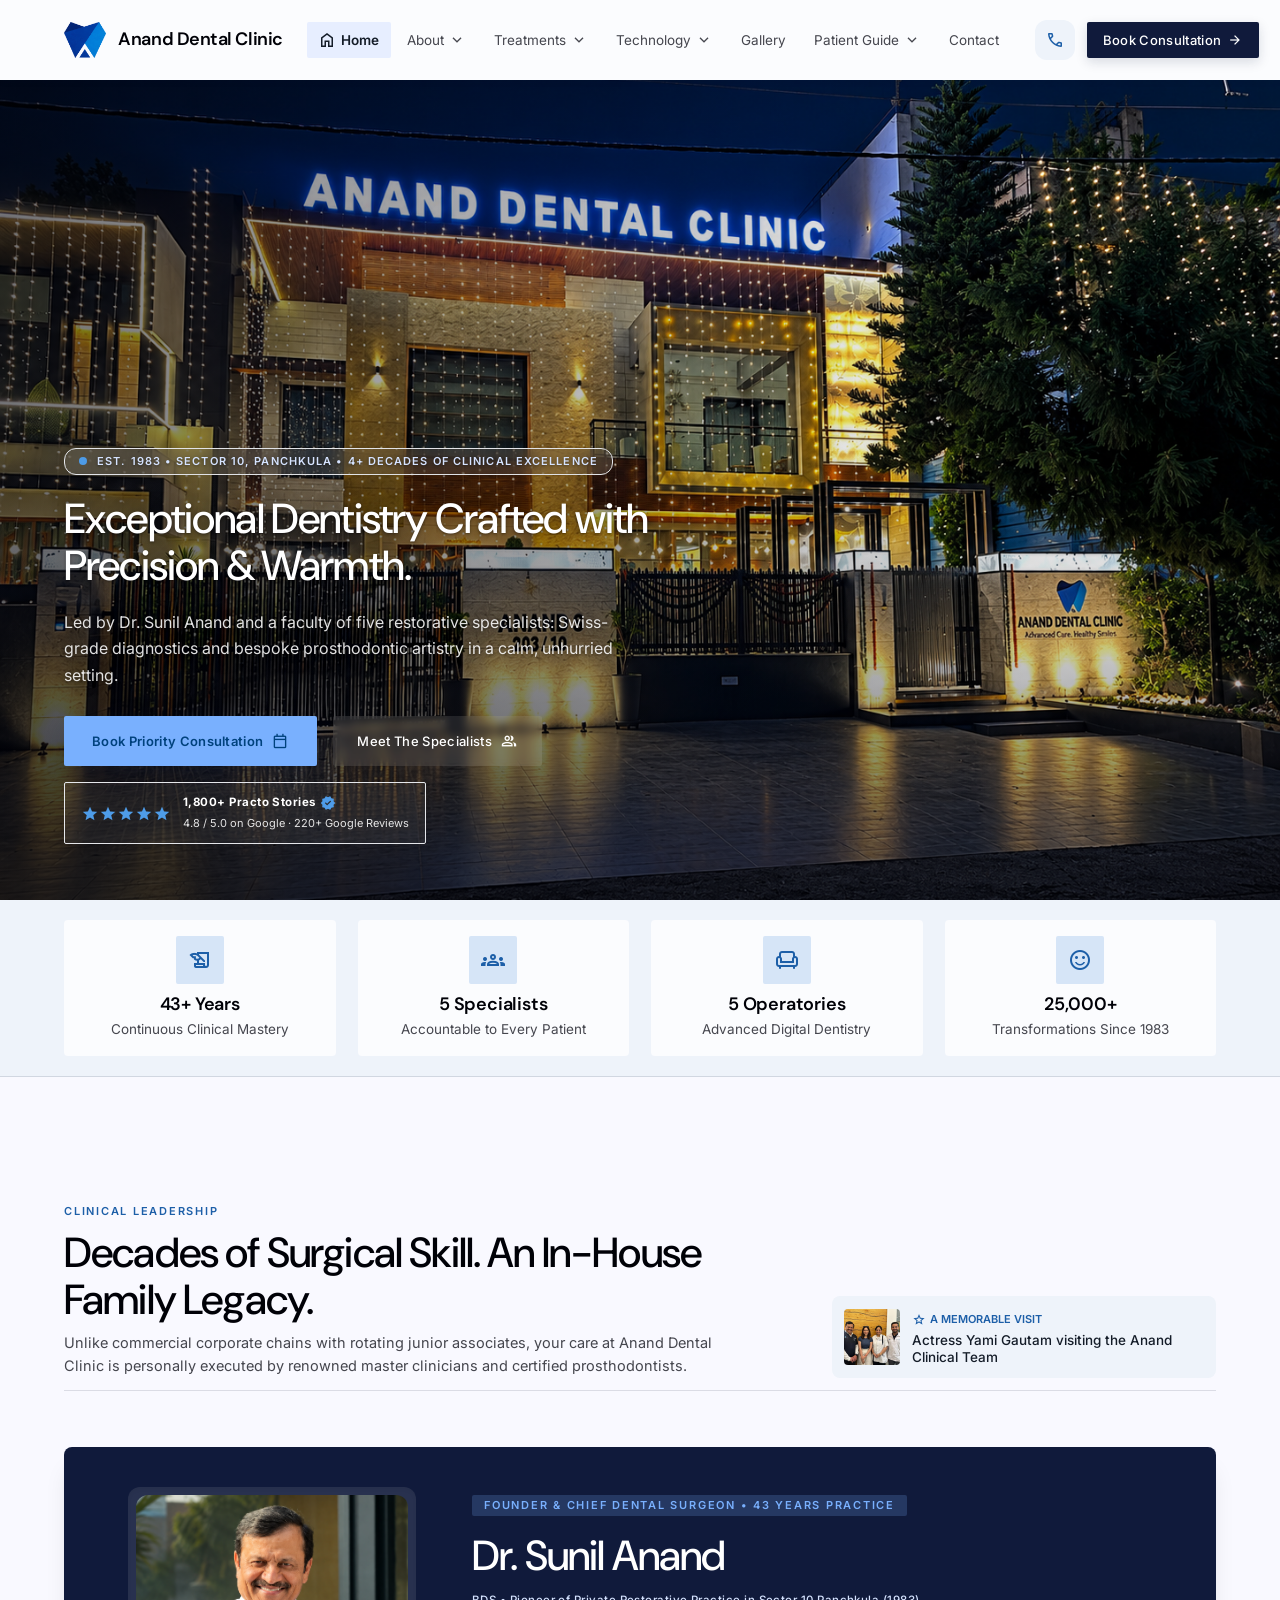
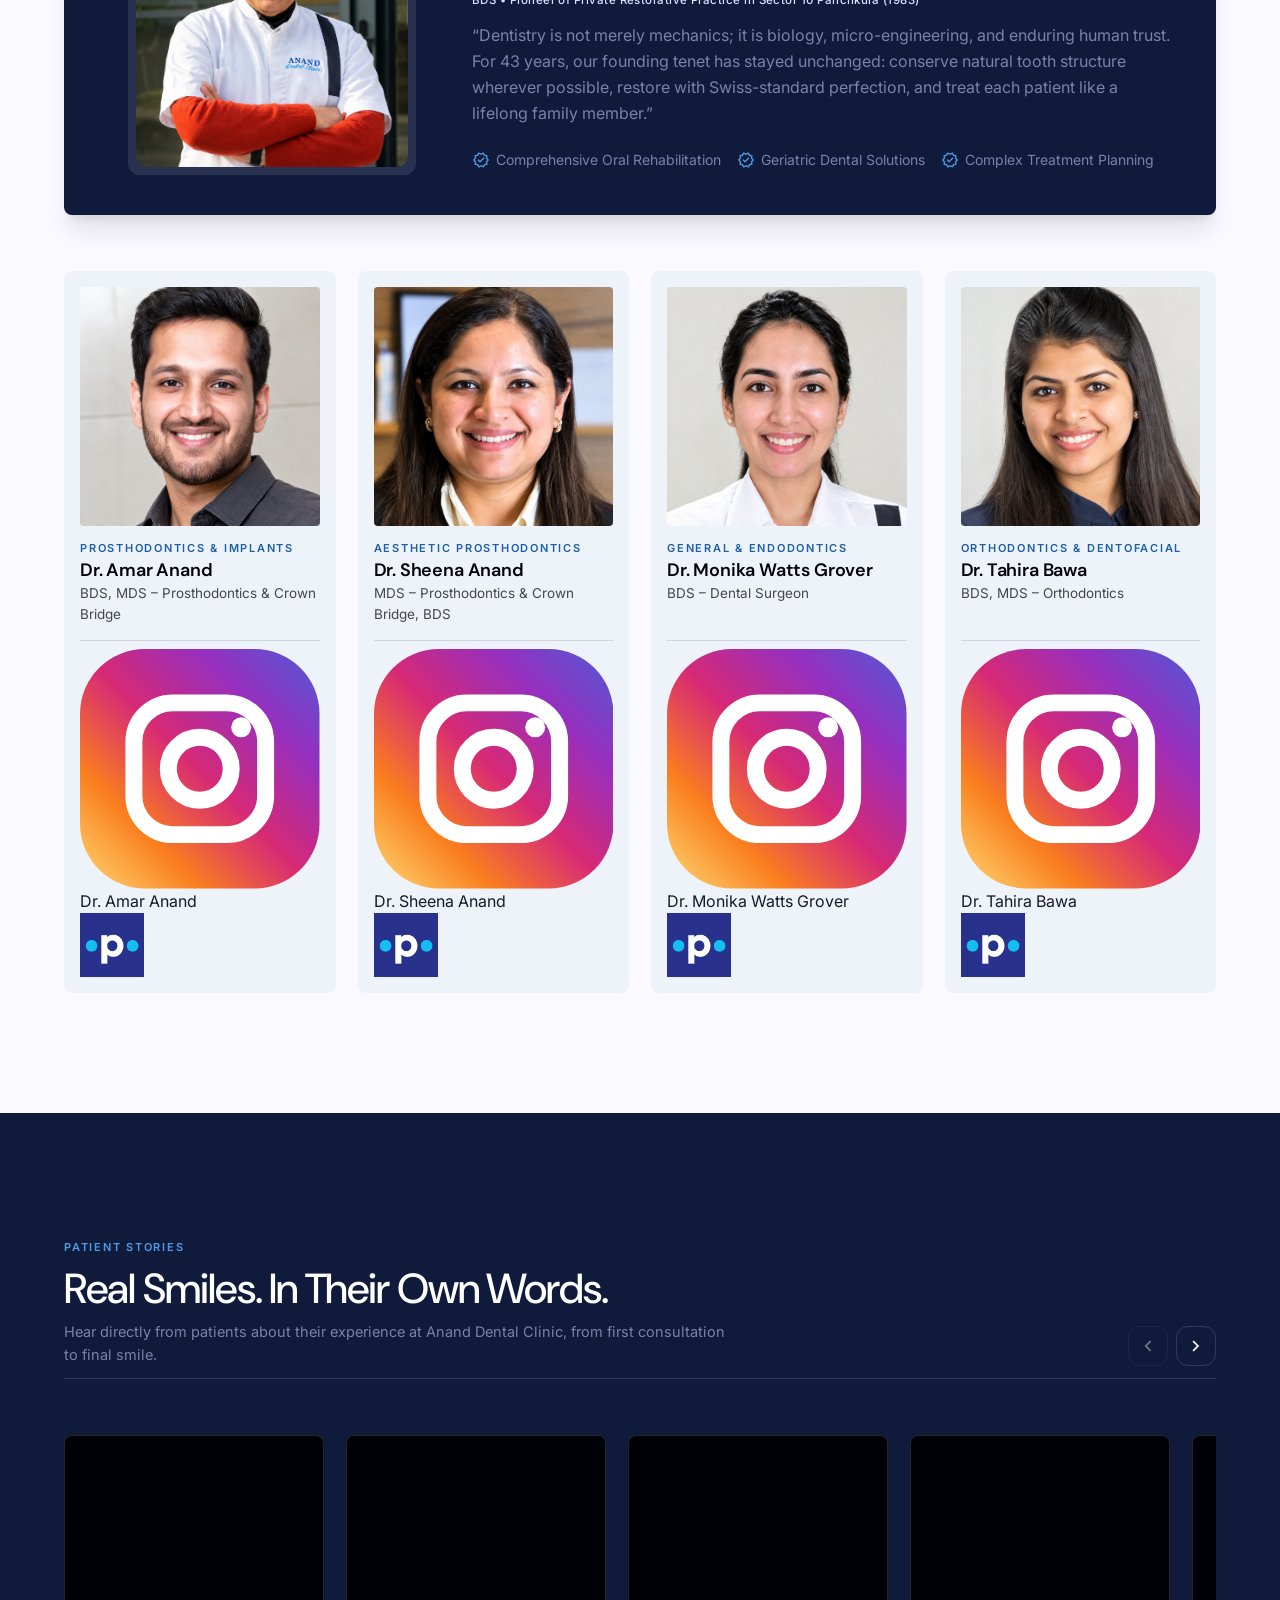
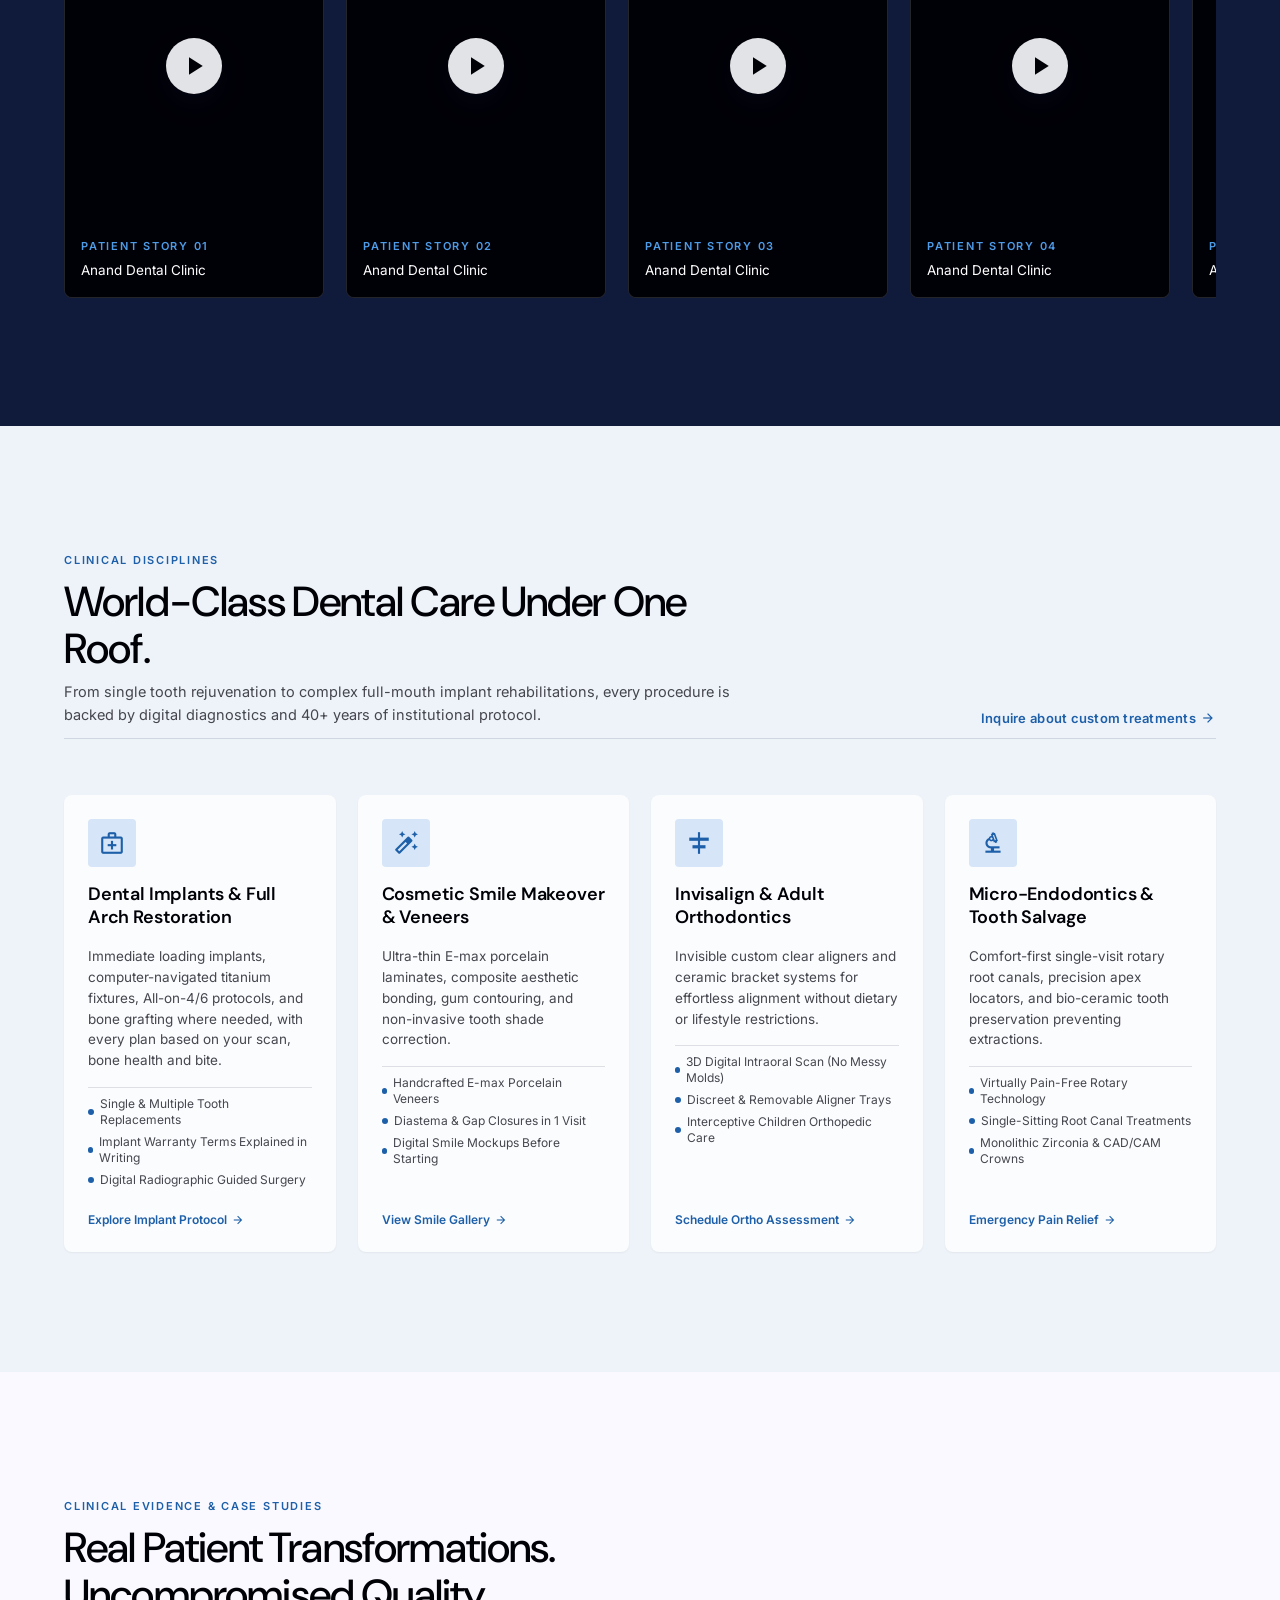
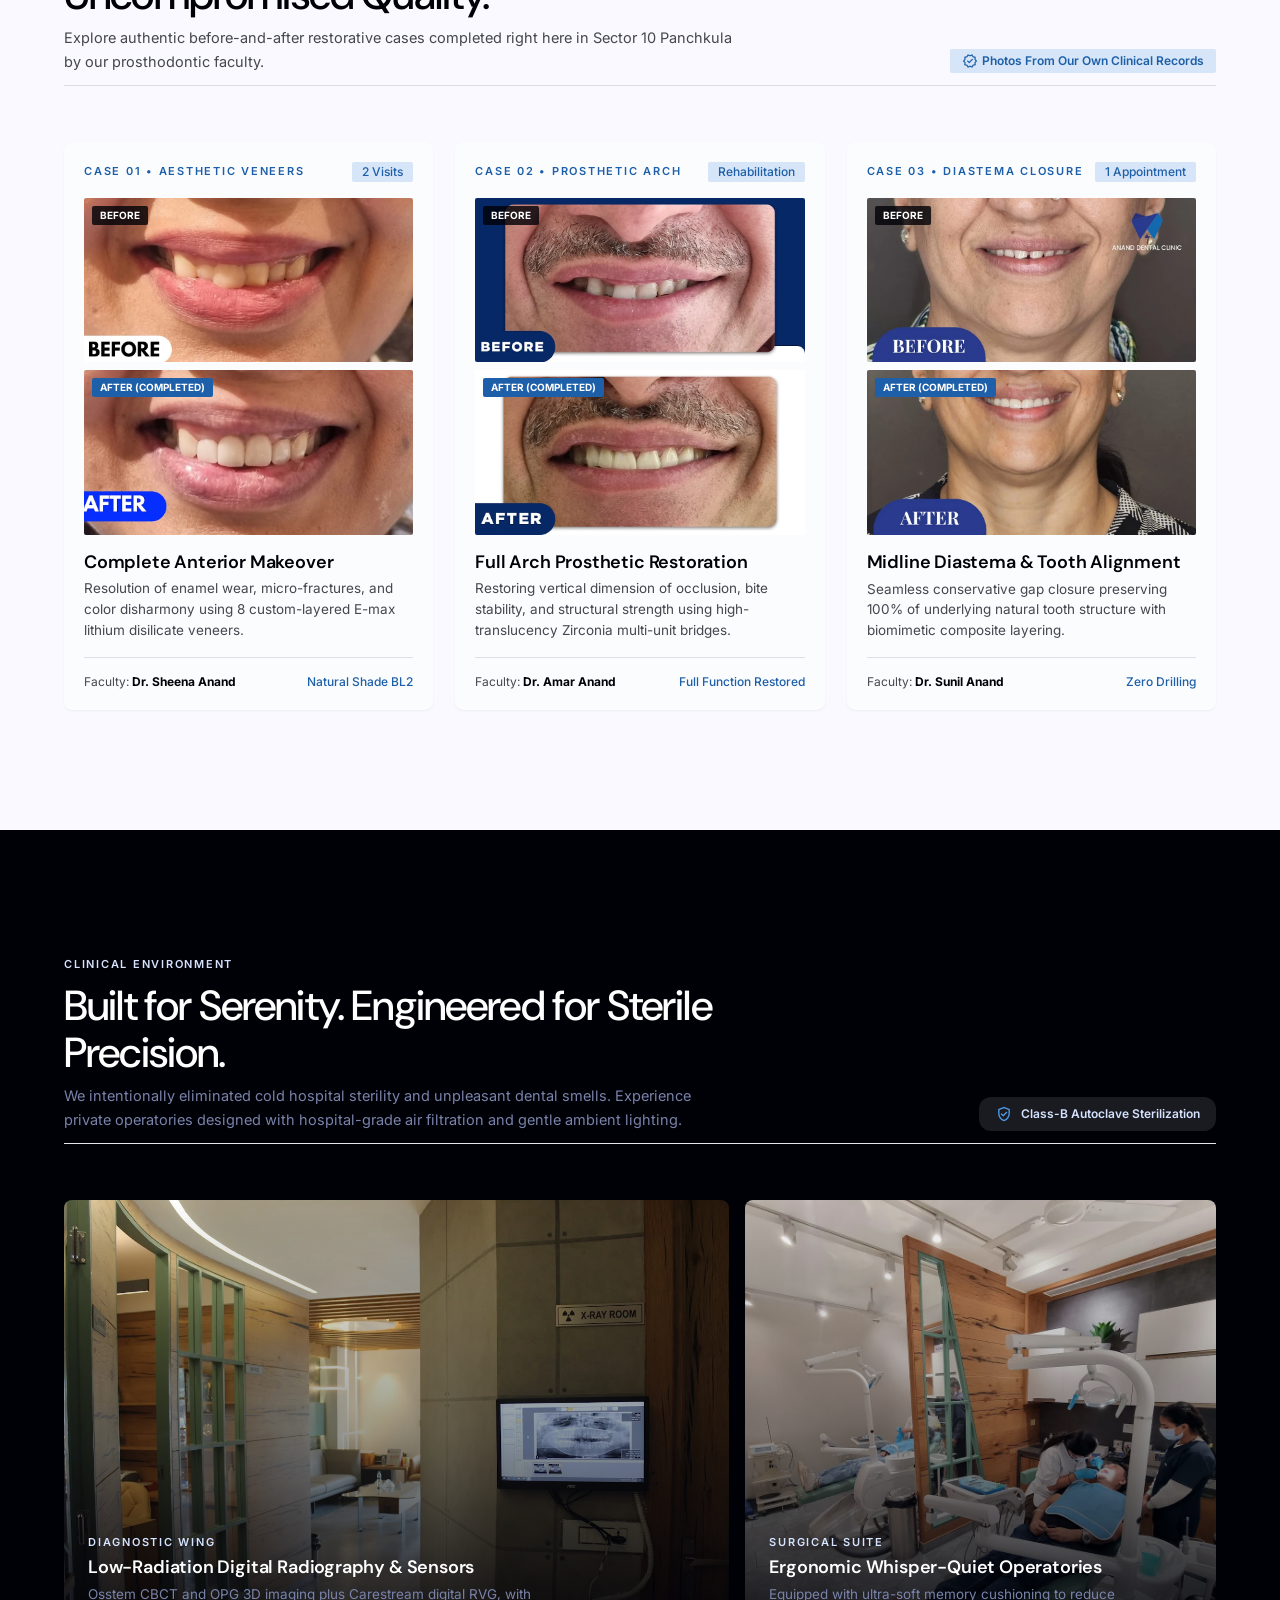
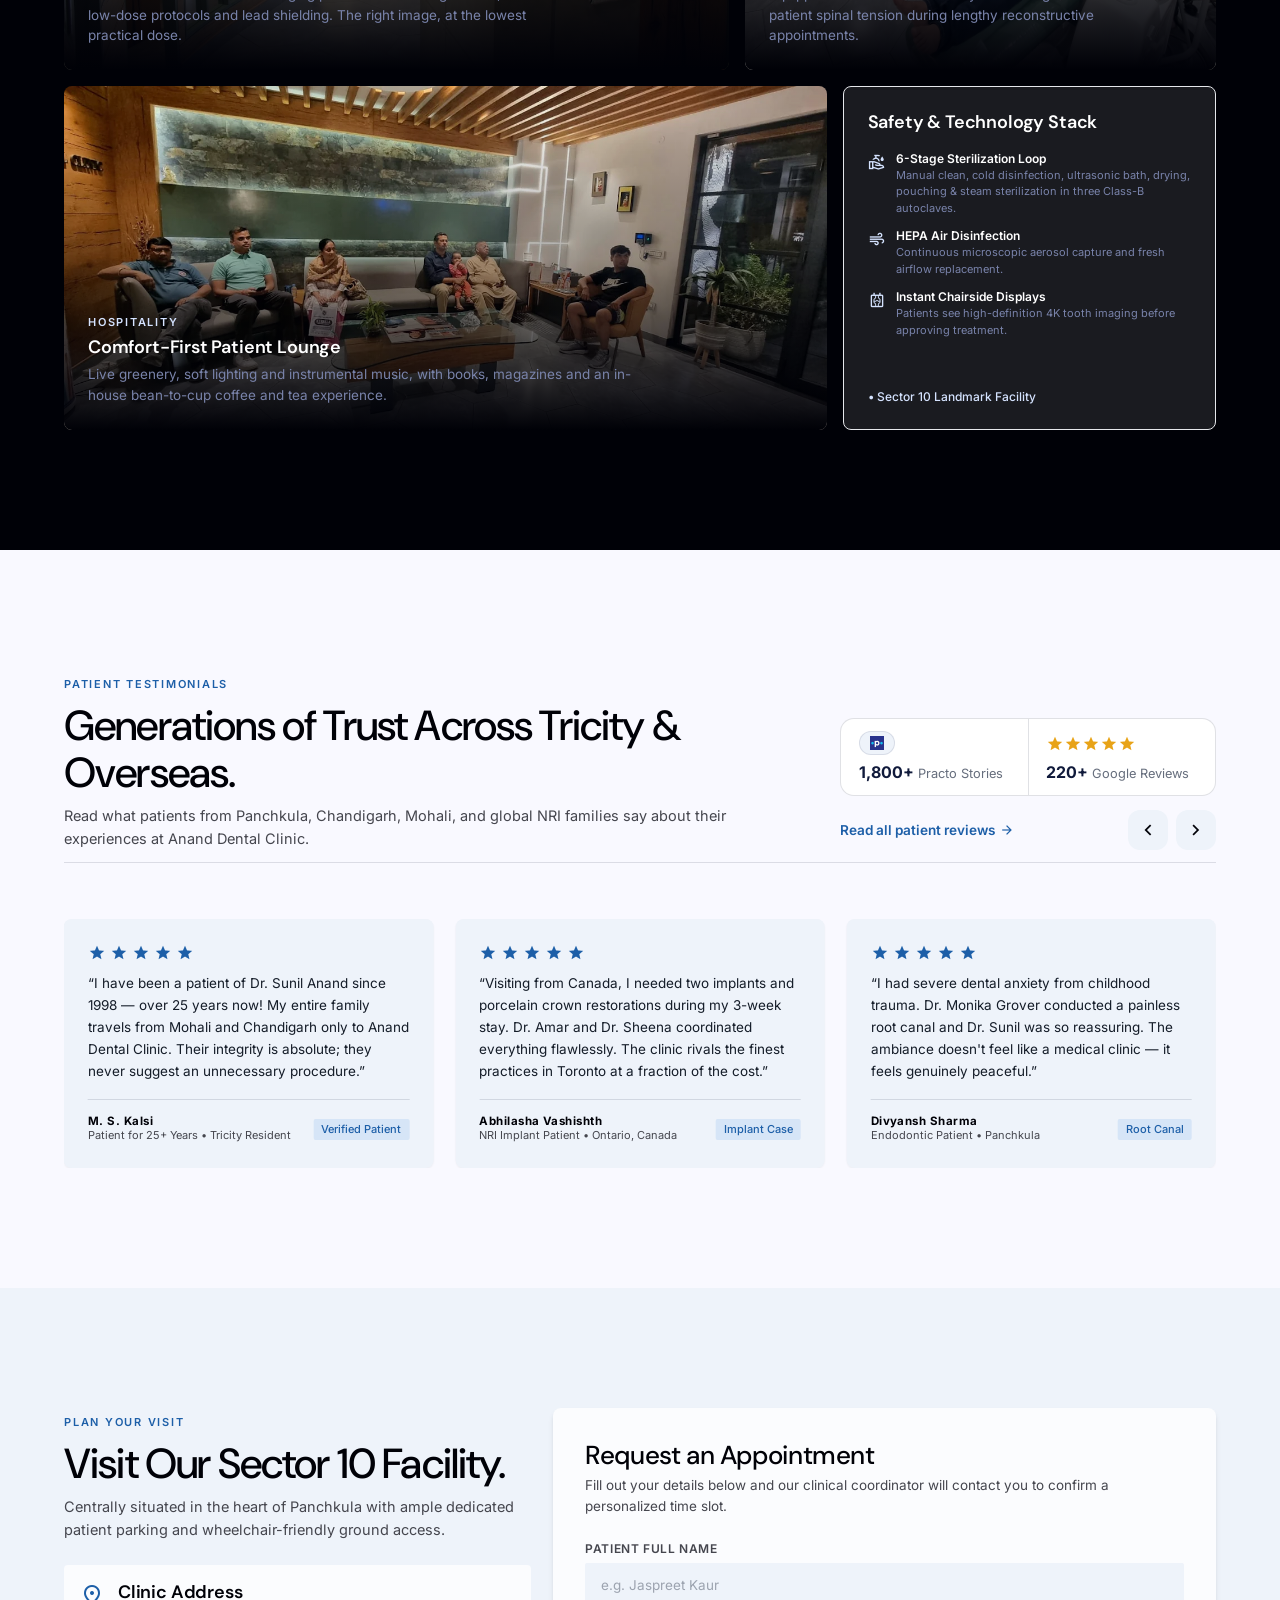
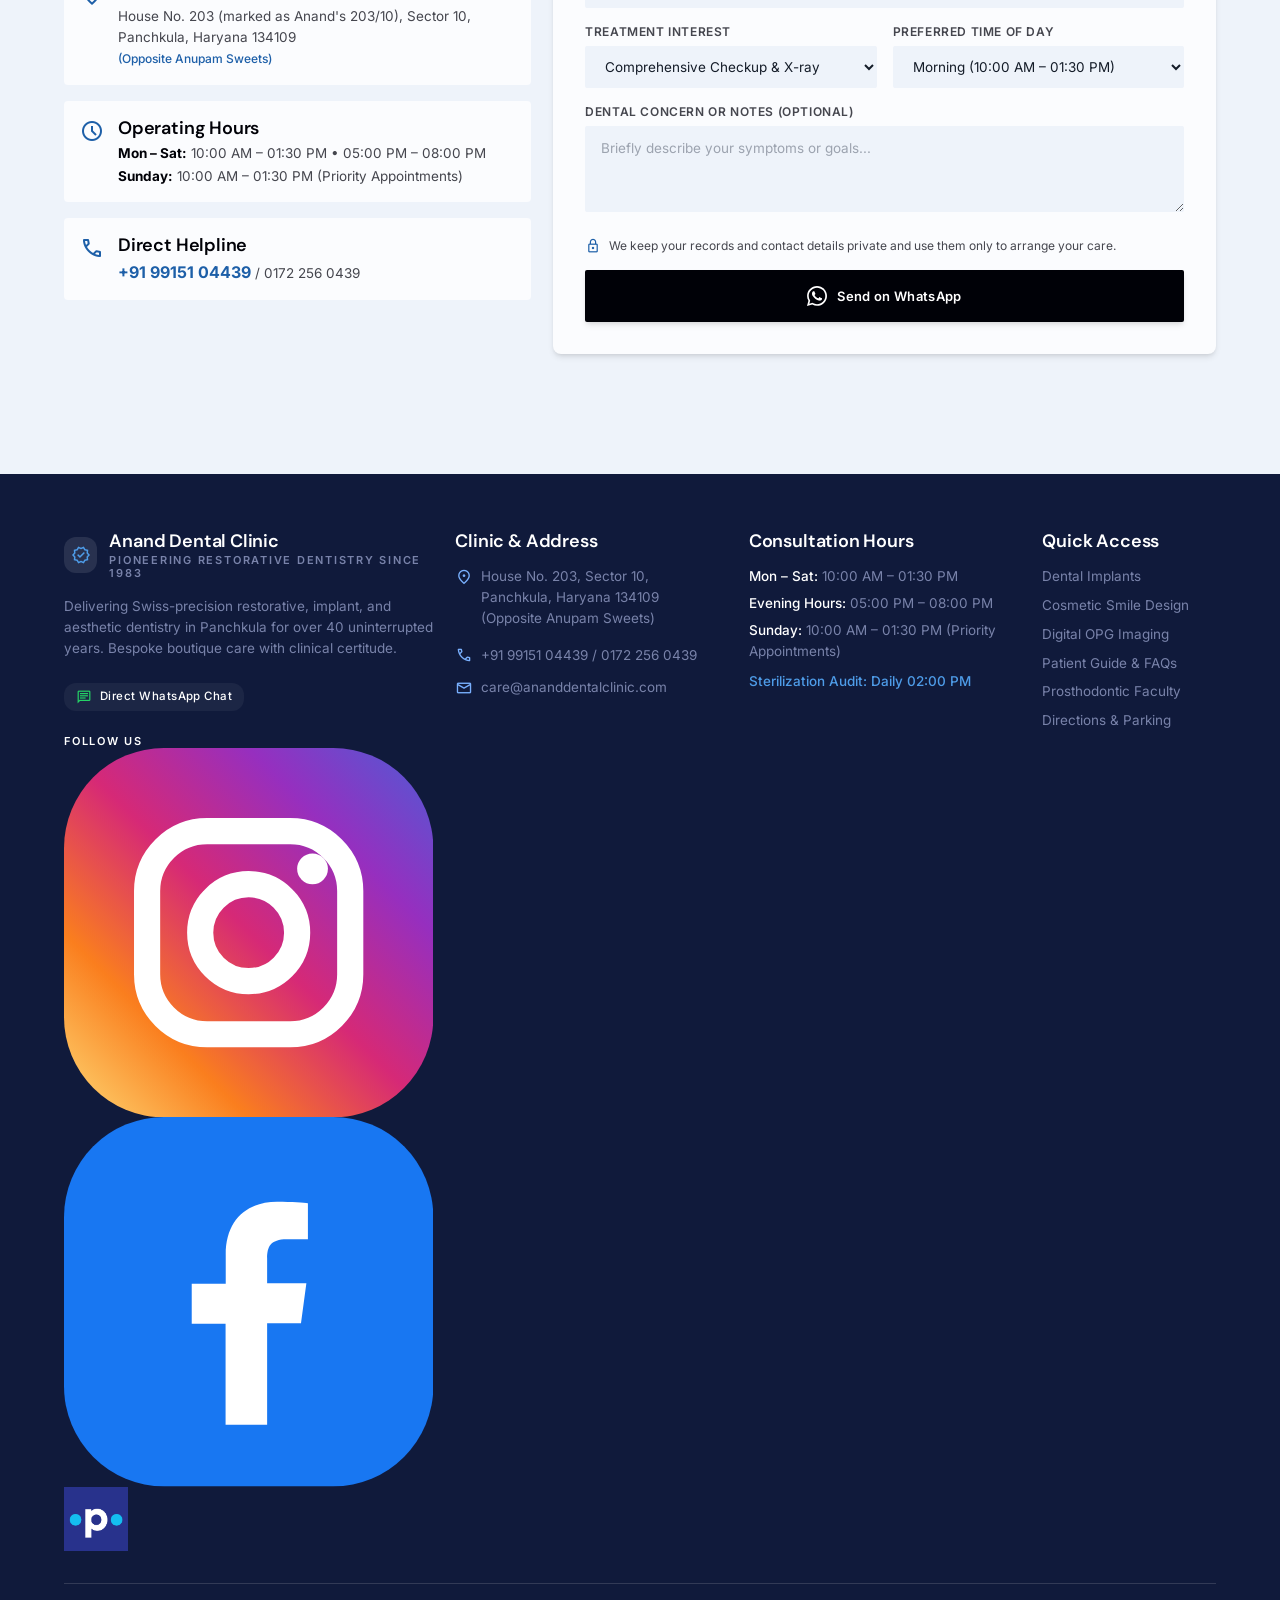
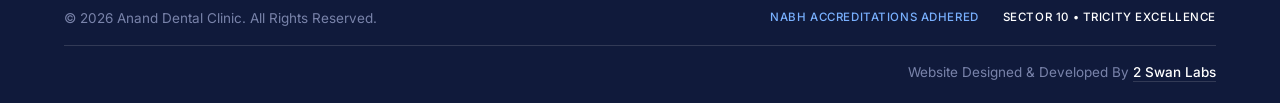
==== commit d240f1b9: "Update index.html" ====
--- a/index.html
+++ b/index.html
@@ -46,7 +46,7 @@
 .idx-metrics>.idx-m p:last-child{font-size:12.5px;line-height:1.45}
 }
 </style>
-</head><body class="bg-surface font-body-md text-on-surface antialiased"><header class="fixed top-0 left-0 right-0 z-50 bg-surface-porcelain/90 backdrop-blur-xl shadow-[0_1px_8px_rgba(16,26,59,0.06)]"><div class="relative h-20 max-w-[1360px] mx-auto px-[clamp(1.25rem,5vw,4.5rem)] flex items-center justify-between gap-6"><a href="index.html" aria-label="Anand Dental Clinic home" class="flex items-center gap-3 shrink-0"><img alt="Anand Dental Clinic logo" class="h-9 w-auto object-contain" src="assets/logo-mark.png"/><span class="flex flex-col"><span class="font-headline-sm text-headline-sm text-primary tracking-tight whitespace-nowrap">Anand Dental Clinic</span><span class="hidden sm:block xl:hidden font-label-kicker text-label-kicker text-secondary uppercase whitespace-nowrap">Sector 10 Panchkula • Est. 1983</span></span></a><nav aria-label="Primary" class="hidden xl:flex items-center gap-1 whitespace-nowrap"><a href="index.html" aria-label="Home" title="Home" class="inline-flex items-center gap-1 pl-2.5 pr-3 py-2 rounded font-body-sm text-body-sm transition-colors bg-surface-container text-on-surface font-semibold" aria-current="page"><span class="material-symbols-outlined text-[20px]">home</span><span>Home</span></a><div class="nav-dd"><button type="button" aria-haspopup="true" aria-expanded="false" class="nav-trigger inline-flex items-center gap-1 px-3 py-2 rounded font-body-sm text-body-sm transition-colors text-on-surface-variant hover:text-on-surface hover:bg-surface-cream">About<span class="nav-chev material-symbols-outlined text-[18px]">expand_more</span></button><div class="nav-panel absolute left-1/2 top-[58px] pt-[22px] z-50"><div style="width:1086px" class="max-w-[calc(100vw-2rem)] whitespace-normal p-2 rounded-lg bg-surface-porcelain border border-border-hairline shadow-[0_10px_26px_rgba(16,26,59,0.18),0_2px_6px_rgba(16,26,59,0.08)]"><div class="grid gap-1 items-stretch" style="grid-template-columns:repeat(5,minmax(0,1fr))"><a href="about.html" class="group block p-1.5 rounded-lg hover:bg-surface-cream transition-colors"><span class="block overflow-hidden rounded-lg aspect-[8/5] bg-surface-container"><img alt="" data-src="assets/nav-story.png" width="360" height="225" decoding="async" class="w-full h-full object-cover transition-transform duration-500 group-hover:scale-105"/></span><span class="block mt-2 px-1 font-body-md text-body-md text-on-surface font-medium">Our Story &amp; Heritage</span></a><a href="about.html#specialists" class="group block p-1.5 rounded-lg hover:bg-surface-cream transition-colors"><span class="block overflow-hidden rounded-lg aspect-[8/5] bg-surface-container"><img alt="" data-src="assets/nav-doctors.png" width="360" height="225" decoding="async" class="w-full h-full object-cover transition-transform duration-500 group-hover:scale-105"/></span><span class="block mt-2 px-1 font-body-md text-body-md text-on-surface font-medium">Doctors &amp; Specialists</span></a><a href="about.html#philosophy" class="group block p-1.5 rounded-lg hover:bg-surface-cream transition-colors"><span class="block overflow-hidden rounded-lg aspect-[8/5] bg-surface-container"><img alt="" data-src="assets/nav-philosophy.png" width="360" height="225" decoding="async" class="w-full h-full object-cover transition-transform duration-500 group-hover:scale-105"/></span><span class="block mt-2 px-1 font-body-md text-body-md text-on-surface font-medium">Our Philosophy</span></a><a href="about.html#clinical-excellence" class="group block p-1.5 rounded-lg hover:bg-surface-cream transition-colors"><span class="block overflow-hidden rounded-lg aspect-[8/5] bg-surface-container"><img alt="" data-src="assets/nav-excellence.png" width="360" height="225" decoding="async" class="w-full h-full object-cover transition-transform duration-500 group-hover:scale-105"/></span><span class="block mt-2 px-1 font-body-md text-body-md text-on-surface font-medium">Clinical Excellence</span></a><a href="about.html#responsible" class="group block p-1.5 rounded-lg hover:bg-surface-cream transition-colors"><span class="block overflow-hidden rounded-lg aspect-[8/5] bg-surface-container"><img alt="" data-src="assets/nav-responsible.png" width="360" height="225" decoding="async" class="w-full h-full object-cover transition-transform duration-500 group-hover:scale-105"/></span><span class="block mt-2 px-1 font-body-md text-body-md text-on-surface font-medium">Responsible Practice</span></a></div></div></div></div><div class="nav-dd"><button type="button" aria-haspopup="true" aria-expanded="false" class="nav-trigger inline-flex items-center gap-1 px-3 py-2 rounded font-body-sm text-body-sm transition-colors text-on-surface-variant hover:text-on-surface hover:bg-surface-cream">Treatments<span class="nav-chev material-symbols-outlined text-[18px]">expand_more</span></button><div class="nav-panel absolute left-1/2 top-[58px] pt-[22px] z-50"><div class="w-[1140px] max-w-[calc(100vw-2rem)] whitespace-normal p-2 rounded-lg bg-surface-porcelain border border-border-hairline shadow-[0_10px_26px_rgba(16,26,59,0.18),0_2px_6px_rgba(16,26,59,0.08)]"><div class="grid grid-cols-[repeat(6,minmax(0,1fr))_104px] gap-1 items-stretch"><a href="procedures.html#implants" class="group block p-1.5 rounded-lg hover:bg-surface-cream transition-colors"><span class="block overflow-hidden rounded-lg aspect-[8/5] bg-surface-container"><img alt="" data-src="assets/nav-implants.png" width="360" height="225" decoding="async" class="w-full h-full object-cover transition-transform duration-500 group-hover:scale-105"/></span><span class="block mt-2 px-1 font-body-md text-body-md text-on-surface font-medium">Dental Implants &amp; Full Arch</span></a><a href="procedures.html#cosmetic" class="group block p-1.5 rounded-lg hover:bg-surface-cream transition-colors"><span class="block overflow-hidden rounded-lg aspect-[8/5] bg-surface-container"><img alt="" data-src="assets/nav-cosmetic.png" width="360" height="225" decoding="async" class="w-full h-full object-cover transition-transform duration-500 group-hover:scale-105"/></span><span class="block mt-2 px-1 font-body-md text-body-md text-on-surface font-medium">Cosmetic Smile Design</span></a><a href="procedures.html#endodontics" class="group block p-1.5 rounded-lg hover:bg-surface-cream transition-colors"><span class="block overflow-hidden rounded-lg aspect-[8/5] bg-surface-container"><img alt="" data-src="assets/nav-endo.png" width="360" height="225" decoding="async" class="w-full h-full object-cover transition-transform duration-500 group-hover:scale-105"/></span><span class="block mt-2 px-1 font-body-md text-body-md text-on-surface font-medium">Endodontics &amp; Root Canal</span></a><a href="procedures.html#ortho" class="group block p-1.5 rounded-lg hover:bg-surface-cream transition-colors"><span class="block overflow-hidden rounded-lg aspect-[8/5] bg-surface-container"><img alt="" data-src="assets/nav-ortho.png" width="360" height="225" decoding="async" class="w-full h-full object-cover transition-transform duration-500 group-hover:scale-105"/></span><span class="block mt-2 px-1 font-body-md text-body-md text-on-surface font-medium">Invisalign &amp; Orthodontics</span></a><a href="procedures.html#restorative" class="group block p-1.5 rounded-lg hover:bg-surface-cream transition-colors"><span class="block overflow-hidden rounded-lg aspect-[8/5] bg-surface-container"><img alt="" data-src="assets/nav-restorative.png" width="360" height="225" decoding="async" class="w-full h-full object-cover transition-transform duration-500 group-hover:scale-105"/></span><span class="block mt-2 px-1 font-body-md text-body-md text-on-surface font-medium">Restorative &amp; Geriatric</span></a><a href="procedures.html#preventive" class="group block p-1.5 rounded-lg hover:bg-surface-cream transition-colors"><span class="block overflow-hidden rounded-lg aspect-[8/5] bg-surface-container"><img alt="" data-src="assets/nav-preventive.png" width="360" height="225" decoding="async" class="w-full h-full object-cover transition-transform duration-500 group-hover:scale-105"/></span><span class="block mt-2 px-1 font-body-md text-body-md text-on-surface font-medium">Preventive &amp; Laser Care</span></a><a href="procedures.html" class="flex flex-col items-center justify-center gap-2 p-3 rounded-lg bg-primary-container text-on-primary hover:bg-primary transition-colors text-center"><span class="material-symbols-outlined text-[22px]">arrow_forward</span><span class="font-label-btn text-label-btn">View All Treatments</span></a></div></div></div></div><div class="nav-dd relative"><button type="button" aria-haspopup="true" aria-expanded="false" class="nav-trigger inline-flex items-center gap-1 px-3 py-2 rounded font-body-sm text-body-sm transition-colors text-on-surface-variant hover:text-on-surface hover:bg-surface-cream">Technology<span class="nav-chev material-symbols-outlined text-[18px]">expand_more</span></button><div class="nav-panel absolute left-1/2 top-full pt-3 z-50"><div style="width:444px" class="max-w-[calc(100vw-2rem)] whitespace-normal p-2 rounded-lg bg-surface-porcelain border border-border-hairline shadow-[0_10px_26px_rgba(16,26,59,0.18),0_2px_6px_rgba(16,26,59,0.08)]"><div class="grid gap-1 items-stretch" style="grid-template-columns:repeat(2,minmax(0,1fr))"><a href="technology.html" class="group block p-1.5 rounded-lg hover:bg-surface-cream transition-colors"><span class="block overflow-hidden rounded-lg aspect-[8/5] bg-surface-container"><img alt="" data-src="assets/nav-clinic.png" width="360" height="225" decoding="async" class="w-full h-full object-cover transition-transform duration-500 group-hover:scale-105"/></span><span class="block mt-2 px-1 font-body-md text-body-md text-on-surface font-medium">Clinic &amp; Technology</span></a><a href="hygiene-safety.html" class="group block p-1.5 rounded-lg hover:bg-surface-cream transition-colors"><span class="block overflow-hidden rounded-lg aspect-[8/5] bg-surface-container"><img alt="" data-src="assets/nav-hygiene.png" width="360" height="225" decoding="async" class="w-full h-full object-cover transition-transform duration-500 group-hover:scale-105"/></span><span class="block mt-2 px-1 font-body-md text-body-md text-on-surface font-medium">Hygiene &amp; Safety</span></a></div></div></div></div><a href="gallery.html" class="inline-flex items-center gap-1 px-3 py-2 rounded font-body-sm text-body-sm transition-colors text-on-surface-variant hover:text-on-surface hover:bg-surface-cream">Gallery</a><div class="nav-dd relative"><button type="button" aria-haspopup="true" aria-expanded="false" class="nav-trigger inline-flex items-center gap-1 px-3 py-2 rounded font-body-sm text-body-sm transition-colors text-on-surface-variant hover:text-on-surface hover:bg-surface-cream">Patient Guide<span class="nav-chev material-symbols-outlined text-[18px]">expand_more</span></button><div class="nav-panel absolute left-1/2 top-full pt-3 z-50"><div style="width:444px" class="max-w-[calc(100vw-2rem)] whitespace-normal p-2 rounded-lg bg-surface-porcelain border border-border-hairline shadow-[0_10px_26px_rgba(16,26,59,0.18),0_2px_6px_rgba(16,26,59,0.08)]"><div class="grid gap-1 items-stretch" style="grid-template-columns:repeat(2,minmax(0,1fr))"><a href="patient-guide.html" class="group block p-1.5 rounded-lg hover:bg-surface-cream transition-colors"><span class="block overflow-hidden rounded-lg aspect-[8/5] bg-surface-container"><img alt="" data-src="assets/nav-guide.png" width="360" height="225" decoding="async" class="w-full h-full object-cover transition-transform duration-500 group-hover:scale-105"/></span><span class="block mt-2 px-1 font-body-md text-body-md text-on-surface font-medium">Patient Guide &amp; FAQs</span></a><a href="reviews.html" class="group block p-1.5 rounded-lg hover:bg-surface-cream transition-colors"><span class="block overflow-hidden rounded-lg aspect-[8/5] bg-surface-container"><img alt="" data-src="assets/nav-reviews.png" width="360" height="225" decoding="async" class="w-full h-full object-cover transition-transform duration-500 group-hover:scale-105"/></span><span class="block mt-2 px-1 font-body-md text-body-md text-on-surface font-medium">Patient Reviews</span></a></div></div></div></div><a href="contact.html" class="inline-flex items-center gap-1 px-3 py-2 rounded font-body-sm text-body-sm transition-colors text-on-surface-variant hover:text-on-surface hover:bg-surface-cream">Contact</a></nav><div class="flex items-center gap-3 shrink-0"><a class="flex items-center justify-center w-10 h-10 rounded-full bg-surface-cream text-secondary hover:bg-surface-container transition-colors" href="tel:+919915104439" aria-label="Call +91 99151 04439" title="Call +91 99151 04439"><span class="material-symbols-outlined text-[20px]">call</span></a><a class="hidden md:inline-flex whitespace-nowrap items-center justify-center px-4 py-2.5 rounded bg-primary-container text-on-primary font-label-btn text-label-btn tracking-wide shadow-[0_4px_12px_rgba(16,26,59,0.15)] hover:bg-primary transition-all duration-200 hover:-translate-y-0.5" href="contact.html#booking"><span>Book Consultation</span><span class="material-symbols-outlined text-[16px] ml-1.5">arrow_forward</span></a><button id="menu-btn" type="button" aria-label="Open menu" aria-expanded="false" class="xl:hidden w-10 h-10 rounded-full bg-primary-container flex items-center justify-center"><span class="material-symbols-outlined text-on-primary text-[22px]">menu</span></button></div></div><div id="mobile-menu" class="hidden xl:hidden border-t border-border-hairline bg-surface-porcelain max-h-[calc(100vh-5rem)] overflow-y-auto"><div class="max-w-[1360px] mx-auto px-margin py-2 flex flex-col"><a href="index.html" class="flex items-center gap-2 py-3 border-b border-border-hairline font-body-md text-body-md text-on-surface"><span class="material-symbols-outlined text-[20px]">home</span>Home</a><details class="group border-b border-border-hairline"><summary class="flex items-center justify-between py-3 cursor-pointer list-none [&::-webkit-details-marker]:hidden font-body-md text-body-md text-on-surface">About<span class="material-symbols-outlined text-[20px] transition-transform group-open:rotate-180">expand_more</span></summary><div class="pb-2 pl-1 flex flex-col"><a href="about.html" class="flex items-center gap-3 py-2"><img alt="" data-src="assets/nav-story.png" width="360" height="225" decoding="async" class="w-14 h-9 rounded object-cover shrink-0"/><span class="font-body-sm text-body-sm text-on-surface">Our Story &amp; Heritage</span></a><a href="about.html#specialists" class="flex items-center gap-3 py-2"><img alt="" data-src="assets/nav-doctors.png" width="360" height="225" decoding="async" class="w-14 h-9 rounded object-cover shrink-0"/><span class="font-body-sm text-body-sm text-on-surface">Doctors &amp; Specialists</span></a><a href="about.html#philosophy" class="flex items-center gap-3 py-2"><img alt="" data-src="assets/nav-philosophy.png" width="360" height="225" decoding="async" class="w-14 h-9 rounded object-cover shrink-0"/><span class="font-body-sm text-body-sm text-on-surface">Our Philosophy</span></a><a href="about.html#clinical-excellence" class="flex items-center gap-3 py-2"><img alt="" data-src="assets/nav-excellence.png" width="360" height="225" decoding="async" class="w-14 h-9 rounded object-cover shrink-0"/><span class="font-body-sm text-body-sm text-on-surface">Clinical Excellence</span></a><a href="about.html#responsible" class="flex items-center gap-3 py-2"><img alt="" data-src="assets/nav-responsible.png" width="360" height="225" decoding="async" class="w-14 h-9 rounded object-cover shrink-0"/><span class="font-body-sm text-body-sm text-on-surface">Responsible Practice</span></a></div></details><details class="group border-b border-border-hairline"><summary class="flex items-center justify-between py-3 cursor-pointer list-none [&::-webkit-details-marker]:hidden font-body-md text-body-md text-on-surface">Treatments<span class="material-symbols-outlined text-[20px] transition-transform group-open:rotate-180">expand_more</span></summary><div class="pb-2 pl-1 flex flex-col"><a href="procedures.html#implants" class="flex items-center gap-3 py-2"><img alt="" data-src="assets/nav-implants.png" width="360" height="225" decoding="async" class="w-14 h-9 rounded object-cover shrink-0"/><span class="font-body-sm text-body-sm text-on-surface">Dental Implants &amp; Full Arch</span></a><a href="procedures.html#cosmetic" class="flex items-center gap-3 py-2"><img alt="" data-src="assets/nav-cosmetic.png" width="360" height="225" decoding="async" class="w-14 h-9 rounded object-cover shrink-0"/><span class="font-body-sm text-body-sm text-on-surface">Cosmetic Smile Design</span></a><a href="procedures.html#endodontics" class="flex items-center gap-3 py-2"><img alt="" data-src="assets/nav-endo.png" width="360" height="225" decoding="async" class="w-14 h-9 rounded object-cover shrink-0"/><span class="font-body-sm text-body-sm text-on-surface">Endodontics &amp; Root Canal</span></a><a href="procedures.html#ortho" class="flex items-center gap-3 py-2"><img alt="" data-src="assets/nav-ortho.png" width="360" height="225" decoding="async" class="w-14 h-9 rounded object-cover shrink-0"/><span class="font-body-sm text-body-sm text-on-surface">Invisalign &amp; Orthodontics</span></a><a href="procedures.html#restorative" class="flex items-center gap-3 py-2"><img alt="" data-src="assets/nav-restorative.png" width="360" height="225" decoding="async" class="w-14 h-9 rounded object-cover shrink-0"/><span class="font-body-sm text-body-sm text-on-surface">Restorative &amp; Geriatric</span></a><a href="procedures.html#preventive" class="flex items-center gap-3 py-2"><img alt="" data-src="assets/nav-preventive.png" width="360" height="225" decoding="async" class="w-14 h-9 rounded object-cover shrink-0"/><span class="font-body-sm text-body-sm text-on-surface">Preventive &amp; Laser Care</span></a><a href="procedures.html" class="py-2 font-label-btn text-label-btn text-secondary">View All Treatments</a></div></details><details class="group border-b border-border-hairline"><summary class="flex items-center justify-between py-3 cursor-pointer list-none [&::-webkit-details-marker]:hidden font-body-md text-body-md text-on-surface">Technology<span class="material-symbols-outlined text-[20px] transition-transform group-open:rotate-180">expand_more</span></summary><div class="pb-2 pl-1 flex flex-col"><a href="technology.html" class="flex items-center gap-3 py-2"><img alt="" data-src="assets/nav-clinic.png" width="360" height="225" decoding="async" class="w-14 h-9 rounded object-cover shrink-0"/><span class="font-body-sm text-body-sm text-on-surface">Clinic &amp; Technology</span></a><a href="hygiene-safety.html" class="flex items-center gap-3 py-2"><img alt="" data-src="assets/nav-hygiene.png" width="360" height="225" decoding="async" class="w-14 h-9 rounded object-cover shrink-0"/><span class="font-body-sm text-body-sm text-on-surface">Hygiene &amp; Safety</span></a></div></details><a href="gallery.html" class="py-3 border-b border-border-hairline font-body-md text-body-md text-on-surface">Gallery</a><details class="group border-b border-border-hairline"><summary class="flex items-center justify-between py-3 cursor-pointer list-none [&::-webkit-details-marker]:hidden font-body-md text-body-md text-on-surface">Patient Guide<span class="material-symbols-outlined text-[20px] transition-transform group-open:rotate-180">expand_more</span></summary><div class="pb-2 pl-1 flex flex-col"><a href="patient-guide.html" class="flex items-center gap-3 py-2"><img alt="" data-src="assets/nav-guide.png" width="360" height="225" decoding="async" class="w-14 h-9 rounded object-cover shrink-0"/><span class="font-body-sm text-body-sm text-on-surface">Patient Guide &amp; FAQs</span></a><a href="reviews.html" class="flex items-center gap-3 py-2"><img alt="" data-src="assets/nav-reviews.png" width="360" height="225" decoding="async" class="w-14 h-9 rounded object-cover shrink-0"/><span class="font-body-sm text-body-sm text-on-surface">Patient Reviews</span></a></div></details><a href="contact.html" class="py-3 border-b border-border-hairline font-body-md text-body-md text-on-surface">Contact</a><a href="contact.html#booking" class="mt-4 inline-flex items-center justify-center px-4 py-3 rounded bg-primary-container text-on-primary font-label-btn text-label-btn">Book Consultation</a><a href="tel:+919915104439" class="py-3 text-center font-label-btn text-label-btn text-secondary">Call +91 99151 04439</a></div></div></header><main class="w-full pt-20 bg-surface"><div class="flex flex-col w-full">
+</head><body class="bg-surface font-body-md text-on-surface antialiased"><header class="fixed top-0 left-0 right-0 z-50 bg-surface-porcelain/90 backdrop-blur-xl shadow-[0_1px_8px_rgba(16,26,59,0.06)]"><div class="relative h-20 max-w-[1360px] mx-auto px-[clamp(1.25rem,5vw,4.5rem)] flex items-center justify-between gap-6"><a href="index.html" aria-label="Anand Dental Clinic home" class="flex items-center gap-3 shrink-0"><img alt="Anand Dental Clinic logo" class="h-9 w-auto object-contain" src="assets/logo-mark.png"/><span class="flex flex-col"><span class="font-headline-sm text-headline-sm text-primary tracking-tight whitespace-nowrap">Anand Dental Clinic</span><span class="hidden sm:block xl:hidden font-label-kicker text-label-kicker text-secondary uppercase whitespace-nowrap">Sector 10 Panchkula • Est. 1983</span></span></a><nav aria-label="Primary" class="hidden xl:flex items-center gap-1 whitespace-nowrap"><a href="index.html" aria-label="Home" title="Home" class="inline-flex items-center gap-1 pl-2.5 pr-3 py-2 rounded font-body-sm text-body-sm transition-colors bg-surface-container text-on-surface font-semibold" aria-current="page"><span class="material-symbols-outlined text-[20px]">home</span><span>Home</span></a><div class="nav-dd"><button type="button" aria-haspopup="true" aria-expanded="false" class="nav-trigger inline-flex items-center gap-1 px-3 py-2 rounded font-body-sm text-body-sm transition-colors text-on-surface-variant hover:text-on-surface hover:bg-surface-cream">About<span class="nav-chev material-symbols-outlined text-[18px]">expand_more</span></button><div class="nav-panel absolute left-1/2 top-[58px] pt-[22px] z-50"><div style="width:1086px" class="max-w-[calc(100vw-2rem)] whitespace-normal p-2 rounded-lg bg-surface-porcelain border border-border-hairline shadow-[0_10px_26px_rgba(16,26,59,0.18),0_2px_6px_rgba(16,26,59,0.08)]"><div class="grid gap-1 items-stretch" style="grid-template-columns:repeat(5,minmax(0,1fr))"><a href="about.html" class="group block p-1.5 rounded-lg hover:bg-surface-cream transition-colors"><span class="block overflow-hidden rounded-lg aspect-[8/5] bg-surface-container"><img alt="" data-src="assets/nav-story.png" width="360" height="225" decoding="async" class="w-full h-full object-cover transition-transform duration-500 group-hover:scale-105"/></span><span class="block mt-2 px-1 font-body-md text-body-md text-on-surface font-medium">Our Story &amp; Heritage</span></a><a href="about.html#specialists" class="group block p-1.5 rounded-lg hover:bg-surface-cream transition-colors"><span class="block overflow-hidden rounded-lg aspect-[8/5] bg-surface-container"><img alt="" data-src="assets/nav-doctors.png" width="360" height="225" decoding="async" class="w-full h-full object-cover transition-transform duration-500 group-hover:scale-105"/></span><span class="block mt-2 px-1 font-body-md text-body-md text-on-surface font-medium">Doctors &amp; Specialists</span></a><a href="about.html#philosophy" class="group block p-1.5 rounded-lg hover:bg-surface-cream transition-colors"><span class="block overflow-hidden rounded-lg aspect-[8/5] bg-surface-container"><img alt="" data-src="assets/nav-philosophy.png" width="360" height="225" decoding="async" class="w-full h-full object-cover transition-transform duration-500 group-hover:scale-105"/></span><span class="block mt-2 px-1 font-body-md text-body-md text-on-surface font-medium">Our Philosophy</span></a><a href="about.html#clinical-excellence" class="group block p-1.5 rounded-lg hover:bg-surface-cream transition-colors"><span class="block overflow-hidden rounded-lg aspect-[8/5] bg-surface-container"><img alt="" data-src="assets/nav-excellence.png" width="360" height="225" decoding="async" class="w-full h-full object-cover transition-transform duration-500 group-hover:scale-105"/></span><span class="block mt-2 px-1 font-body-md text-body-md text-on-surface font-medium">Clinical Excellence</span></a><a href="about.html#responsible" class="group block p-1.5 rounded-lg hover:bg-surface-cream transition-colors"><span class="block overflow-hidden rounded-lg aspect-[8/5] bg-surface-container"><img alt="" data-src="assets/nav-responsible.png" width="360" height="225" decoding="async" class="w-full h-full object-cover transition-transform duration-500 group-hover:scale-105"/></span><span class="block mt-2 px-1 font-body-md text-body-md text-on-surface font-medium">Responsible Practice</span></a></div></div></div></div><div class="nav-dd"><button type="button" aria-haspopup="true" aria-expanded="false" class="nav-trigger inline-flex items-center gap-1 px-3 py-2 rounded font-body-sm text-body-sm transition-colors text-on-surface-variant hover:text-on-surface hover:bg-surface-cream">Treatments<span class="nav-chev material-symbols-outlined text-[18px]">expand_more</span></button><div class="nav-panel absolute left-1/2 top-[58px] pt-[22px] z-50"><div class="w-[1140px] max-w-[calc(100vw-2rem)] whitespace-normal p-2 rounded-lg bg-surface-porcelain border border-border-hairline shadow-[0_10px_26px_rgba(16,26,59,0.18),0_2px_6px_rgba(16,26,59,0.08)]"><div class="grid grid-cols-[repeat(6,minmax(0,1fr))_104px] gap-1 items-stretch"><a href="procedures.html#implants" class="group block p-1.5 rounded-lg hover:bg-surface-cream transition-colors"><span class="block overflow-hidden rounded-lg aspect-[8/5] bg-surface-container"><img alt="" data-src="assets/nav-implants.png" width="360" height="225" decoding="async" class="w-full h-full object-cover transition-transform duration-500 group-hover:scale-105"/></span><span class="block mt-2 px-1 font-body-md text-body-md text-on-surface font-medium">Dental Implants &amp; Full Arch</span></a><a href="procedures.html#cosmetic" class="group block p-1.5 rounded-lg hover:bg-surface-cream transition-colors"><span class="block overflow-hidden rounded-lg aspect-[8/5] bg-surface-container"><img alt="" data-src="assets/nav-cosmetic.png" width="360" height="225" decoding="async" class="w-full h-full object-cover transition-transform duration-500 group-hover:scale-105"/></span><span class="block mt-2 px-1 font-body-md text-body-md text-on-surface font-medium">Cosmetic Smile Design</span></a><a href="procedures.html#endodontics" class="group block p-1.5 rounded-lg hover:bg-surface-cream transition-colors"><span class="block overflow-hidden rounded-lg aspect-[8/5] bg-surface-container"><img alt="" data-src="assets/nav-endo.png" width="360" height="225" decoding="async" class="w-full h-full object-cover transition-transform duration-500 group-hover:scale-105"/></span><span class="block mt-2 px-1 font-body-md text-body-md text-on-surface font-medium">Endodontics &amp; Root Canal</span></a><a href="procedures.html#ortho" class="group block p-1.5 rounded-lg hover:bg-surface-cream transition-colors"><span class="block overflow-hidden rounded-lg aspect-[8/5] bg-surface-container"><img alt="" data-src="assets/nav-ortho.png" width="360" height="225" decoding="async" class="w-full h-full object-cover transition-transform duration-500 group-hover:scale-105"/></span><span class="block mt-2 px-1 font-body-md text-body-md text-on-surface font-medium">Invisalign &amp; Orthodontics</span></a><a href="procedures.html#restorative" class="group block p-1.5 rounded-lg hover:bg-surface-cream transition-colors"><span class="block overflow-hidden rounded-lg aspect-[8/5] bg-surface-container"><img alt="" data-src="assets/nav-restorative.png" width="360" height="225" decoding="async" class="w-full h-full object-cover transition-transform duration-500 group-hover:scale-105"/></span><span class="block mt-2 px-1 font-body-md text-body-md text-on-surface font-medium">Restorative &amp; Geriatric</span></a><a href="procedures.html#preventive" class="group block p-1.5 rounded-lg hover:bg-surface-cream transition-colors"><span class="block overflow-hidden rounded-lg aspect-[8/5] bg-surface-container"><img alt="" data-src="assets/nav-preventive.png" width="360" height="225" decoding="async" class="w-full h-full object-cover transition-transform duration-500 group-hover:scale-105"/></span><span class="block mt-2 px-1 font-body-md text-body-md text-on-surface font-medium">Preventive &amp; Laser Care</span></a><a href="procedures.html" class="flex flex-col items-center justify-center gap-2 p-3 rounded-lg bg-primary-container text-on-primary hover:bg-primary transition-colors text-center"><span class="material-symbols-outlined text-[22px]">arrow_forward</span><span class="font-label-btn text-label-btn">View All Treatments</span></a></div></div></div></div><div class="nav-dd relative"><button type="button" aria-haspopup="true" aria-expanded="false" class="nav-trigger inline-flex items-center gap-1 px-3 py-2 rounded font-body-sm text-body-sm transition-colors text-on-surface-variant hover:text-on-surface hover:bg-surface-cream">Technology<span class="nav-chev material-symbols-outlined text-[18px]">expand_more</span></button><div class="nav-panel absolute left-1/2 top-full pt-3 z-50"><div style="width:444px" class="max-w-[calc(100vw-2rem)] whitespace-normal p-2 rounded-lg bg-surface-porcelain border border-border-hairline shadow-[0_10px_26px_rgba(16,26,59,0.18),0_2px_6px_rgba(16,26,59,0.08)]"><div class="grid gap-1 items-stretch" style="grid-template-columns:repeat(2,minmax(0,1fr))"><a href="technology.html" class="group block p-1.5 rounded-lg hover:bg-surface-cream transition-colors"><span class="block overflow-hidden rounded-lg aspect-[8/5] bg-surface-container"><img alt="" data-src="assets/nav-clinic.png" width="360" height="225" decoding="async" class="w-full h-full object-cover transition-transform duration-500 group-hover:scale-105"/></span><span class="block mt-2 px-1 font-body-md text-body-md text-on-surface font-medium">Clinic &amp; Technology</span></a><a href="hygiene-safety.html" class="group block p-1.5 rounded-lg hover:bg-surface-cream transition-colors"><span class="block overflow-hidden rounded-lg aspect-[8/5] bg-surface-container"><img alt="" data-src="assets/nav-hygiene.png" width="360" height="225" decoding="async" class="w-full h-full object-cover transition-transform duration-500 group-hover:scale-105"/></span><span class="block mt-2 px-1 font-body-md text-body-md text-on-surface font-medium">Hygiene &amp; Safety</span></a></div></div></div></div><a href="gallery.html" class="inline-flex items-center gap-1 px-3 py-2 rounded font-body-sm text-body-sm transition-colors text-on-surface-variant hover:text-on-surface hover:bg-surface-cream">Gallery</a><div class="nav-dd relative"><button type="button" aria-haspopup="true" aria-expanded="false" class="nav-trigger inline-flex items-center gap-1 px-3 py-2 rounded font-body-sm text-body-sm transition-colors text-on-surface-variant hover:text-on-surface hover:bg-surface-cream">Patient Guide<span class="nav-chev material-symbols-outlined text-[18px]">expand_more</span></button><div class="nav-panel absolute left-1/2 top-full pt-3 z-50"><div style="width:444px" class="max-w-[calc(100vw-2rem)] whitespace-normal p-2 rounded-lg bg-surface-porcelain border border-border-hairline shadow-[0_10px_26px_rgba(16,26,59,0.18),0_2px_6px_rgba(16,26,59,0.08)]"><div class="grid gap-1 items-stretch" style="grid-template-columns:repeat(2,minmax(0,1fr))"><a href="patient-guide.html" class="group block p-1.5 rounded-lg hover:bg-surface-cream transition-colors"><span class="block overflow-hidden rounded-lg aspect-[8/5] bg-surface-container"><img alt="" data-src="assets/nav-guide.png" width="360" height="225" decoding="async" class="w-full h-full object-cover transition-transform duration-500 group-hover:scale-105"/></span><span class="block mt-2 px-1 font-body-md text-body-md text-on-surface font-medium">Patient Guide &amp; FAQs</span></a><a href="reviews.html" class="group block p-1.5 rounded-lg hover:bg-surface-cream transition-colors"><span class="block overflow-hidden rounded-lg aspect-[8/5] bg-surface-container"><img alt="" data-src="assets/nav-reviews.png" width="360" height="225" decoding="async" class="w-full h-full object-cover transition-transform duration-500 group-hover:scale-105"/></span><span class="block mt-2 px-1 font-body-md text-body-md text-on-surface font-medium">Patient Reviews</span></a></div></div></div></div><a href="contact.html" class="inline-flex items-center gap-1 px-3 py-2 rounded font-body-sm text-body-sm transition-colors text-on-surface-variant hover:text-on-surface hover:bg-surface-cream">Contact</a></nav><div class="flex items-center gap-3 shrink-0"><a class="flex items-center justify-center w-10 h-10 rounded-full bg-surface-cream text-secondary hover:bg-surface-container transition-colors" href="tel:+919915104439" aria-label="Call +91 99151 04439" title="Call +91 99151 04439"><span class="material-symbols-outlined text-[20px]">call</span></a><a class="hidden md:inline-flex whitespace-nowrap items-center justify-center px-4 py-2.5 rounded bg-primary-container text-on-primary font-label-btn text-label-btn tracking-wide shadow-[0_4px_12px_rgba(16,26,59,0.15)] hover:bg-primary transition-all duration-200 hover:-translate-y-0.5" href="contact.html#booking"><span>Book Consultation</span><span class="material-symbols-outlined text-[16px] ml-1.5">arrow_forward</span></a><button id="menu-btn" type="button" aria-label="Open menu" aria-expanded="false" class="xl:hidden w-10 h-10 rounded-full bg-primary-container flex items-center justify-center"><span class="material-symbols-outlined text-on-primary text-[22px]">menu</span></button></div></div><div id="mobile-menu" class="hidden xl:hidden border-t border-border-hairline bg-surface-porcelain max-h-[calc(100vh-5rem)] overflow-y-auto"><div class="max-w-[1360px] mx-auto px-margin py-2 flex flex-col"><a href="index.html" class="flex items-center gap-2 py-3 border-b border-border-hairline font-body-md text-body-md text-on-surface"><span class="material-symbols-outlined text-[20px]">home</span>Home</a><details class="group border-b border-border-hairline"><summary class="flex items-center justify-between py-3 cursor-pointer list-none [&::-webkit-details-marker]:hidden font-body-md text-body-md text-on-surface">About<span class="material-symbols-outlined text-[20px] transition-transform group-open:rotate-180">expand_more</span></summary><div class="pb-2 pl-1 flex flex-col"><a href="about.html" class="flex items-center gap-3 py-2"><img alt="" data-src="assets/nav-story.png" width="360" height="225" decoding="async" class="w-14 h-9 rounded object-cover shrink-0"/><span class="font-body-sm text-body-sm text-on-surface">Our Story &amp; Heritage</span></a><a href="about.html#specialists" class="flex items-center gap-3 py-2"><img alt="" data-src="assets/nav-doctors.png" width="360" height="225" decoding="async" class="w-14 h-9 rounded object-cover shrink-0"/><span class="font-body-sm text-body-sm text-on-surface">Doctors &amp; Specialists</span></a><a href="about.html#philosophy" class="flex items-center gap-3 py-2"><img alt="" data-src="assets/nav-philosophy.png" width="360" height="225" decoding="async" class="w-14 h-9 rounded object-cover shrink-0"/><span class="font-body-sm text-body-sm text-on-surface">Our Philosophy</span></a><a href="about.html#clinical-excellence" class="flex items-center gap-3 py-2"><img alt="" data-src="assets/nav-excellence.png" width="360" height="225" decoding="async" class="w-14 h-9 rounded object-cover shrink-0"/><span class="font-body-sm text-body-sm text-on-surface">Clinical Excellence</span></a><a href="about.html#responsible" class="flex items-center gap-3 py-2"><img alt="" data-src="assets/nav-responsible.png" width="360" height="225" decoding="async" class="w-14 h-9 rounded object-cover shrink-0"/><span class="font-body-sm text-body-sm text-on-surface">Responsible Practice</span></a></div></details><details class="group border-b border-border-hairline"><summary class="flex items-center justify-between py-3 cursor-pointer list-none [&::-webkit-details-marker]:hidden font-body-md text-body-md text-on-surface">Treatments<span class="material-symbols-outlined text-[20px] transition-transform group-open:rotate-180">expand_more</span></summary><div class="pb-2 pl-1 flex flex-col"><a href="procedures.html#implants" class="flex items-center gap-3 py-2"><img alt="" data-src="assets/nav-implants.png" width="360" height="225" decoding="async" class="w-14 h-9 rounded object-cover shrink-0"/><span class="font-body-sm text-body-sm text-on-surface">Dental Implants &amp; Full Arch</span></a><a href="procedures.html#cosmetic" class="flex items-center gap-3 py-2"><img alt="" data-src="assets/nav-cosmetic.png" width="360" height="225" decoding="async" class="w-14 h-9 rounded object-cover shrink-0"/><span class="font-body-sm text-body-sm text-on-surface">Cosmetic Smile Design</span></a><a href="procedures.html#endodontics" class="flex items-center gap-3 py-2"><img alt="" data-src="assets/nav-endo.png" width="360" height="225" decoding="async" class="w-14 h-9 rounded object-cover shrink-0"/><span class="font-body-sm text-body-sm text-on-surface">Endodontics &amp; Root Canal</span></a><a href="procedures.html#ortho" class="flex items-center gap-3 py-2"><img alt="" data-src="assets/nav-ortho.png" width="360" height="225" decoding="async" class="w-14 h-9 rounded object-cover shrink-0"/><span class="font-body-sm text-body-sm text-on-surface">Invisalign &amp; Orthodontics</span></a><a href="procedures.html#restorative" class="flex items-center gap-3 py-2"><img alt="" data-src="assets/nav-restorative.png" width="360" height="225" decoding="async" class="w-14 h-9 rounded object-cover shrink-0"/><span class="font-body-sm text-body-sm text-on-surface">Restorative &amp; Geriatric</span></a><a href="procedures.html#preventive" class="flex items-center gap-3 py-2"><img alt="" data-src="assets/nav-preventive.png" width="360" height="225" decoding="async" class="w-14 h-9 rounded object-cover shrink-0"/><span class="font-body-sm text-body-sm text-on-surface">Preventive &amp; Laser Care</span></a><a href="procedures.html" class="py-2 font-label-btn text-label-btn text-secondary">View All Treatments</a></div></details><details class="group border-b border-border-hairline"><summary class="flex items-center justify-between py-3 cursor-pointer list-none [&::-webkit-details-marker]:hidden font-body-md text-body-md text-on-surface">Technology<span class="material-symbols-outlined text-[20px] transition-transform group-open:rotate-180">expand_more</span></summary><div class="pb-2 pl-1 flex flex-col"><a href="technology.html" class="flex items-center gap-3 py-2"><img alt="" data-src="assets/nav-clinic.png" width="360" height="225" decoding="async" class="w-14 h-9 rounded object-cover shrink-0"/><span class="font-body-sm text-body-sm text-on-surface">Clinic &amp; Technology</span></a><a href="hygiene-safety.html" class="flex items-center gap-3 py-2"><img alt="" data-src="assets/nav-hygiene.png" width="360" height="225" decoding="async" class="w-14 h-9 rounded object-cover shrink-0"/><span class="font-body-sm text-body-sm text-on-surface">Hygiene &amp; Safety</span></a></div></details><a href="gallery.html" class="py-3 border-b border-border-hairline font-body-md text-body-md text-on-surface">Gallery</a><details class="group border-b border-border-hairline"><summary class="flex items-center justify-between py-3 cursor-pointer list-none [&::-webkit-details-marker]:hidden font-body-md text-body-md text-on-surface">Patient Guide<span class="material-symbols-outlined text-[20px] transition-transform group-open:rotate-180">expand_more</span></summary><div class="pb-2 pl-1 flex flex-col"><a href="patient-guide.html" class="flex items-center gap-3 py-2"><img alt="" data-src="assets/nav-guide.png" width="360" height="225" decoding="async" class="w-14 h-9 rounded object-cover shrink-0"/><span class="font-body-sm text-body-sm text-on-surface">Patient Guide &amp; FAQs</span></a><a href="reviews.html" class="flex items-center gap-3 py-2"><img alt="" data-src="assets/nav-reviews.png" width="360" height="225" decoding="async" class="w-14 h-9 rounded object-cover shrink-0"/><span class="font-body-sm text-body-sm text-on-surface">Patient Reviews</span></a></div></details><a href="contact.html" class="py-3 border-b border-border-hairline font-body-md text-body-md text-on-surface">Contact</a><a href="contact.html#booking" class="mt-4 inline-flex items-center justify-center px-4 py-3 rounded bg-primary-container text-on-primary font-label-btn text-label-btn">Book Consultation</a><a href="tel:+919915104439" class="py-3 text-center font-label-btn text-label-btn text-secondary">Call +91 99151 04439</a><div class="mm-info"><a class="mm-addr" href="https://maps.google.com/?q=Anand+Dental+Clinic+Sector+10+Panchkula" target="_blank" rel="noopener noreferrer" aria-label="Get directions to Anand Dental Clinic"><span class="material-symbols-outlined mm-pin">location_on</span><span class="mm-addr-t"><b>Anand Dental Clinic</b>House No. 203, Sector 10, Panchkula,<br/>Haryana 134109 (Opposite Anupam Sweets)<em>Get directions</em></span></a><div class="mm-soc"><span class="mm-soc-h">Follow us</span><a class="mm-s" href="https://www.instagram.com/anand_dental_clinic_/?hl=en" target="_blank" rel="noopener noreferrer" aria-label="Instagram"><svg  viewBox="0 0 24 24" aria-hidden="true" focusable="false"><defs><linearGradient id="igg15" x1="0" y1="1" x2="1" y2="0"><stop offset="0" stop-color="#FEDA75"/><stop offset=".25" stop-color="#FA7E1E"/><stop offset=".5" stop-color="#D62976"/><stop offset=".75" stop-color="#962FBF"/><stop offset="1" stop-color="#4F5BD5"/></linearGradient></defs><rect width="24" height="24" rx="6.5" fill="url(#igg15)"/><rect x="5.4" y="5.4" width="13.2" height="13.2" rx="3.9" fill="none" stroke="#fff" stroke-width="1.7"/><circle cx="12" cy="12" r="3.15" fill="none" stroke="#fff" stroke-width="1.7"/><circle cx="16.15" cy="7.85" r="1" fill="#fff"/></svg></a><a class="mm-s" href="https://www.facebook.com/ananddentalpkl/" target="_blank" rel="noopener noreferrer" aria-label="Facebook"><svg  viewBox="0 0 24 24" aria-hidden="true" focusable="false"><rect width="24" height="24" rx="6.5" fill="#1877F2"/><path d="M13.2 20v-6.6h2.2l.35-2.6H13.2V9.2c0-.75.2-1.25 1.28-1.25h1.37V5.6c-.24-.03-1.05-.1-2-.1-1.98 0-3.34 1.2-3.34 3.43v1.9H8.3v2.6h2.2V20z" fill="#fff"/></svg></a><a class="mm-s" href="https://www.practo.com/panchkula/clinic/anand-dental-clinic-sector-10" target="_blank" rel="noopener noreferrer" aria-label="Practo"><img src="assets/practo-logo.png" alt="" width="64" height="64" loading="lazy" decoding="async"/></a></div></div></div></div></header><main class="w-full pt-20 bg-surface"><div class="flex flex-col w-full">
 <!-- ==================== HERO SECTION ==================== -->
 <section class="relative w-full overflow-hidden bg-primary text-on-primary v3-hero flex items-end" id="home">
 <!-- Ambient Backdrop Gradient & Night Architectural Glow -->
@@ -120,7 +120,7 @@
 </div>
 <div>
 <p class="font-headline-sm text-headline-sm text-primary">5 Specialists</p>
-<p class="font-body-sm text-body-sm text-on-surface-variant">Prostho, Ortho &amp; Surgery</p>
+<p class="font-body-sm text-body-sm text-on-surface-variant">Accountable to Every Patient</p>
 </div>
 </div>
 <div class="idx-m flex items-center gap-3.5 p-3 rounded-lg bg-surface-porcelain">
@@ -129,7 +129,7 @@
 </div>
 <div>
 <p class="font-headline-sm text-headline-sm text-primary">5 Operatories</p>
-<p class="font-body-sm text-body-sm text-on-surface-variant">Low-Dose Digital Radiography</p>
+<p class="font-body-sm text-body-sm text-on-surface-variant">Advanced Digital Dentistry</p>
 </div>
 </div>
 <div class="idx-m flex items-center gap-3.5 p-3 rounded-lg bg-surface-porcelain">
@@ -207,10 +207,7 @@
 <p class="font-body-sm text-body-sm text-on-surface-variant">BDS, MDS – Prosthodontics &amp; Crown Bridge</p>
 </div>
 </div>
-<div class="pt-2 border-t border-border-hairline flex items-center justify-between text-xs text-on-surface-variant">
-<span>Clinical Experience</span>
-<span class="font-bold text-primary">Advanced Prostho</span>
-</div>
+<div class="pt-2 border-t border-border-hairline dr-foot"><a class="dr-ig" href="https://www.instagram.com/dr.amar.anand/?hl=en" target="_blank" rel="noopener noreferrer" aria-label="Dr. Amar Anand on Instagram" title="Dr. Amar Anand on Instagram"><svg  viewBox="0 0 24 24" aria-hidden="true" focusable="false"><defs><linearGradient id="igg16" x1="0" y1="1" x2="1" y2="0"><stop offset="0" stop-color="#FEDA75"/><stop offset=".25" stop-color="#FA7E1E"/><stop offset=".5" stop-color="#D62976"/><stop offset=".75" stop-color="#962FBF"/><stop offset="1" stop-color="#4F5BD5"/></linearGradient></defs><rect width="24" height="24" rx="6.5" fill="url(#igg16)"/><rect x="5.4" y="5.4" width="13.2" height="13.2" rx="3.9" fill="none" stroke="#fff" stroke-width="1.7"/><circle cx="12" cy="12" r="3.15" fill="none" stroke="#fff" stroke-width="1.7"/><circle cx="16.15" cy="7.85" r="1" fill="#fff"/></svg><span>Dr. Amar Anand</span></a><a class="dr-practo" href="https://www.practo.com/panchkula/doctor/dr-amar-anand-dentist?specialization=Dental%20Surgeon&amp;practice_id=759146" target="_blank" rel="noopener noreferrer" aria-label="Dr. Amar Anand on Practo" title="View Dr. Amar Anand on Practo"><img src="assets/practo-logo.png" alt="" width="64" height="64" loading="lazy" decoding="async"/></a></div>
 </div>
 <!-- Specialist 2 -->
 <div class="rounded-xl bg-surface-cream p-4 space-y-4 hover:shadow-lg transition-all duration-300 flex flex-col justify-between">
@@ -224,10 +221,7 @@
 <p class="font-body-sm text-body-sm text-on-surface-variant">MDS – Prosthodontics &amp; Crown Bridge, BDS</p>
 </div>
 </div>
-<div class="pt-2 border-t border-border-hairline flex items-center justify-between text-xs text-on-surface-variant">
-<span>Specialty Focus</span>
-<span class="font-bold text-primary">Smile Architecture</span>
-</div>
+<div class="pt-2 border-t border-border-hairline dr-foot"><a class="dr-ig" href="https://www.instagram.com/dr.sheenaanand/?hl=en" target="_blank" rel="noopener noreferrer" aria-label="Dr. Sheena Anand on Instagram" title="Dr. Sheena Anand on Instagram"><svg  viewBox="0 0 24 24" aria-hidden="true" focusable="false"><defs><linearGradient id="igg17" x1="0" y1="1" x2="1" y2="0"><stop offset="0" stop-color="#FEDA75"/><stop offset=".25" stop-color="#FA7E1E"/><stop offset=".5" stop-color="#D62976"/><stop offset=".75" stop-color="#962FBF"/><stop offset="1" stop-color="#4F5BD5"/></linearGradient></defs><rect width="24" height="24" rx="6.5" fill="url(#igg17)"/><rect x="5.4" y="5.4" width="13.2" height="13.2" rx="3.9" fill="none" stroke="#fff" stroke-width="1.7"/><circle cx="12" cy="12" r="3.15" fill="none" stroke="#fff" stroke-width="1.7"/><circle cx="16.15" cy="7.85" r="1" fill="#fff"/></svg><span>Dr. Sheena Anand</span></a><a class="dr-practo" href="https://www.practo.com/panchkula/doctor/sheena-anand-dentist?specialization=Prosthodontist&amp;practice_id=759146" target="_blank" rel="noopener noreferrer" aria-label="Dr. Sheena Anand on Practo" title="View Dr. Sheena Anand on Practo"><img src="assets/practo-logo.png" alt="" width="64" height="64" loading="lazy" decoding="async"/></a></div>
 </div>
 <!-- Specialist 3 -->
 <div class="rounded-xl bg-surface-cream p-4 space-y-4 hover:shadow-lg transition-all duration-300 flex flex-col justify-between">
@@ -241,10 +235,7 @@
 <p class="font-body-sm text-body-sm text-on-surface-variant">BDS – Dental Surgeon</p>
 </div>
 </div>
-<div class="pt-2 border-t border-border-hairline flex items-center justify-between text-xs text-on-surface-variant">
-<span>Specialty Focus</span>
-<span class="font-bold text-primary">Painless Endodontics</span>
-</div>
+<div class="pt-2 border-t border-border-hairline dr-foot"><a class="dr-ig" href="https://www.instagram.com/monikawatts/?hl=en" target="_blank" rel="noopener noreferrer" aria-label="Dr. Monika Watts Grover on Instagram" title="Dr. Monika Watts Grover on Instagram"><svg  viewBox="0 0 24 24" aria-hidden="true" focusable="false"><defs><linearGradient id="igg18" x1="0" y1="1" x2="1" y2="0"><stop offset="0" stop-color="#FEDA75"/><stop offset=".25" stop-color="#FA7E1E"/><stop offset=".5" stop-color="#D62976"/><stop offset=".75" stop-color="#962FBF"/><stop offset="1" stop-color="#4F5BD5"/></linearGradient></defs><rect width="24" height="24" rx="6.5" fill="url(#igg18)"/><rect x="5.4" y="5.4" width="13.2" height="13.2" rx="3.9" fill="none" stroke="#fff" stroke-width="1.7"/><circle cx="12" cy="12" r="3.15" fill="none" stroke="#fff" stroke-width="1.7"/><circle cx="16.15" cy="7.85" r="1" fill="#fff"/></svg><span>Dr. Monika Watts Grover</span></a><a class="dr-practo" href="https://www.practo.com/panchkula/doctor/dr-monika-watts-dentist?specialization=Dentist&amp;practice_id=759146" target="_blank" rel="noopener noreferrer" aria-label="Dr. Monika Watts Grover on Practo" title="View Dr. Monika Watts Grover on Practo"><img src="assets/practo-logo.png" alt="" width="64" height="64" loading="lazy" decoding="async"/></a></div>
 </div>
 <!-- Specialist 4 -->
 <div class="rounded-xl bg-surface-cream p-4 space-y-4 hover:shadow-lg transition-all duration-300 flex flex-col justify-between">
@@ -258,10 +249,7 @@
 <p class="font-body-sm text-body-sm text-on-surface-variant">BDS, MDS – Orthodontics</p>
 </div>
 </div>
-<div class="pt-2 border-t border-border-hairline flex items-center justify-between text-xs text-on-surface-variant">
-<span>Specialty Focus</span>
-<span class="font-bold text-primary">Clear Aligners</span>
-</div>
+<div class="pt-2 border-t border-border-hairline dr-foot"><a class="dr-ig" href="https://www.instagram.com/tahira.bawa/?hl=en" target="_blank" rel="noopener noreferrer" aria-label="Dr. Tahira Bawa on Instagram" title="Dr. Tahira Bawa on Instagram"><svg  viewBox="0 0 24 24" aria-hidden="true" focusable="false"><defs><linearGradient id="igg19" x1="0" y1="1" x2="1" y2="0"><stop offset="0" stop-color="#FEDA75"/><stop offset=".25" stop-color="#FA7E1E"/><stop offset=".5" stop-color="#D62976"/><stop offset=".75" stop-color="#962FBF"/><stop offset="1" stop-color="#4F5BD5"/></linearGradient></defs><rect width="24" height="24" rx="6.5" fill="url(#igg19)"/><rect x="5.4" y="5.4" width="13.2" height="13.2" rx="3.9" fill="none" stroke="#fff" stroke-width="1.7"/><circle cx="12" cy="12" r="3.15" fill="none" stroke="#fff" stroke-width="1.7"/><circle cx="16.15" cy="7.85" r="1" fill="#fff"/></svg><span>Dr. Tahira Bawa</span></a><a class="dr-practo" href="https://www.practo.com/panchkula/doctor/tahira-bawa-dentist?specialization=Orthodontist&amp;practice_id=759146" target="_blank" rel="noopener noreferrer" aria-label="Dr. Tahira Bawa on Practo" title="View Dr. Tahira Bawa on Practo"><img src="assets/practo-logo.png" alt="" width="64" height="64" loading="lazy" decoding="async"/></a></div>
 </div>
 </div>
 </div>
@@ -864,4 +852,4 @@
  if(!x.isIntersecting&&!els[cur].paused){autoPaused=true;finish();els[cur].pause()}
  else if(x.isIntersecting&&autoPaused&&!userPaused){autoPaused=false;els[cur].play().catch(noop)}})},{threshold:0.05}).observe(home)}
 })();
-</script></main><footer class="w-full bg-primary-container text-on-primary"><div class="max-w-[1360px] mx-auto px-margin pt-space-xl pb-space-md"><div class="grid grid-cols-1 md:grid-cols-2 lg:grid-cols-12 gap-gutter"><div class="lg:col-span-4 space-y-4"><div class="flex items-center gap-3"><div class="h-9 w-9 rounded-full bg-surface-porcelain/10 flex items-center justify-center"><span class="material-symbols-outlined text-accent-electric text-[20px]">verified</span></div><div><h3 class="font-headline-sm text-headline-sm text-on-primary">Anand Dental Clinic</h3><p class="font-label-kicker text-label-kicker text-on-primary-container uppercase">Pioneering Restorative Dentistry Since 1983</p></div></div><p class="font-body-sm text-body-sm text-on-primary-container max-w-sm">Delivering Swiss-precision restorative, implant, and aesthetic dentistry in Panchkula for over 40 uninterrupted years. Bespoke boutique care with clinical certitude.</p><div class="pt-2 flex items-center gap-3"><a href="https://wa.me/919915104439" target="_blank" rel="noopener" class="inline-flex items-center gap-2 px-3 py-1.5 rounded-full bg-surface-porcelain/5 text-on-primary font-label-pill text-label-pill hover:bg-surface-porcelain/10 transition-colors"><span class="material-symbols-outlined text-accent-whatsapp text-[16px]">chat</span><span>Direct WhatsApp Chat</span></a></div></div><div class="lg:col-span-3 space-y-3"><h4 class="font-headline-sm text-headline-sm text-on-primary">Clinic &amp; Address</h4><div class="flex items-start gap-2 text-on-primary-container font-body-sm text-body-sm"><span class="material-symbols-outlined text-secondary-container mt-0.5 text-[18px]">location_on</span><span>House No. 203, Sector 10,<br/>Panchkula, Haryana 134109<br/>(Opposite Anupam Sweets)</span></div><div class="flex items-center gap-2 text-on-primary-container font-body-sm text-body-sm pt-1"><span class="material-symbols-outlined text-secondary-container text-[18px]">call</span><span>+91 99151 04439 / 0172 256 0439</span></div><div class="flex items-center gap-2 text-on-primary-container font-body-sm text-body-sm"><span class="material-symbols-outlined text-secondary-container text-[18px]">mail</span><span>care@ananddentalclinic.com</span></div></div><div class="lg:col-span-3 space-y-3"><h4 class="font-headline-sm text-headline-sm text-on-primary">Consultation Hours</h4><ul class="space-y-1.5 text-on-primary-container font-body-sm text-body-sm"><li><span class="text-on-primary font-medium">Mon – Sat:</span> 10:00 AM – 01:30 PM</li><li><span class="text-on-primary font-medium">Evening Hours:</span> 05:00 PM – 08:00 PM</li><li><span class="text-on-primary font-medium">Sunday:</span> 10:00 AM – 01:30 PM (Priority Appointments)</li><li><span class="inline-block mt-1 text-accent-electric font-medium">Sterilization Audit: Daily 02:00 PM</span></li></ul></div><div class="lg:col-span-2 space-y-3"><h4 class="font-headline-sm text-headline-sm text-on-primary">Quick Access</h4><ul class="space-y-2 font-body-sm text-body-sm text-on-primary-container"><li><a class="hover:text-on-primary transition-colors" href="procedures.html#implants">Dental Implants</a></li><li><a class="hover:text-on-primary transition-colors" href="procedures.html#cosmetic">Cosmetic Smile Design</a></li><li><a class="hover:text-on-primary transition-colors" href="technology.html#diagnostics">Digital OPG Imaging</a></li><li><a class="hover:text-on-primary transition-colors" href="patient-guide.html">Patient Guide &amp; FAQs</a></li><li><a class="hover:text-on-primary transition-colors" href="about.html#specialists">Prosthodontic Faculty</a></li><li><a class="hover:text-on-primary transition-colors" href="contact.html#location">Directions &amp; Parking</a></li></ul></div></div><div class="mt-space-lg pt-6 border-t border-border-subtle-dark flex flex-col sm:flex-row items-center justify-between gap-4 font-body-sm text-body-sm text-on-primary-container"><p>© 2026 Anand Dental Clinic. Continuous Clinical Practice Since 1983. All Rights Reserved.</p><div class="flex items-center gap-6"><span class="font-label-pill text-label-pill uppercase tracking-wider text-secondary-container">NABH Accreditations Adhered</span><span class="font-label-pill text-label-pill uppercase tracking-wider text-on-primary">Sector 10 • Tricity Excellence</span></div></div><div class="mt-4 pt-4 border-t border-border-subtle-dark flex justify-center sm:justify-end font-body-sm text-body-sm text-on-primary-container" id="site-credit"><p>Website Designed &amp; Developed By <a class="text-on-primary font-medium underline underline-offset-4 decoration-border-subtle-dark hover:text-accent-electric hover:decoration-accent-electric transition-colors" href="https://2swan.in" rel="noopener" target="_blank">2 Swan Labs</a></p></div></div></footer><script>(function(){var loaded=false;function loadImgs(){if(loaded)return;loaded=true;[].forEach.call(document.querySelectorAll("header img[data-src]"),function(i){i.src=i.getAttribute("data-src")})}window.addEventListener("load",function(){setTimeout(loadImgs,800)});var b=document.getElementById("menu-btn"),m=document.getElementById("mobile-menu");if(b&&m){var t=function(o){m.classList.toggle("hidden",!o);b.setAttribute("aria-expanded",o);b.querySelector("span").textContent=o?"close":"menu";if(o)loadImgs()};b.addEventListener("click",function(){t(m.classList.contains("hidden"))});m.addEventListener("click",function(e){if(e.target.closest("a"))t(false)});window.addEventListener("resize",function(){if(innerWidth>=1280)t(false)})}var dds=[].slice.call(document.querySelectorAll(".nav-dd"));function closeAll(except){dds.forEach(function(d){if(d!==except){d.classList.remove("is-open");d.querySelector(".nav-trigger").setAttribute("aria-expanded","false")}})}dds.forEach(function(d){var tr=d.querySelector(".nav-trigger");tr.addEventListener("click",function(e){e.stopPropagation();loadImgs();var o=!d.classList.contains("is-open");closeAll(d);d.classList.toggle("is-open",o);tr.setAttribute("aria-expanded",o)});d.addEventListener("mouseenter",function(){loadImgs();closeAll(d);tr.setAttribute("aria-expanded","true")});d.addEventListener("focusin",loadImgs);d.addEventListener("mouseleave",function(){d.classList.remove("is-open");tr.setAttribute("aria-expanded","false");if(d.contains(document.activeElement))document.activeElement.blur()})});document.addEventListener("click",function(){closeAll()});document.addEventListener("keydown",function(e){if(e.key==="Escape"){closeAll();var a=document.activeElement;if(a&&a.closest(".nav-dd"))a.blur()}})})();</script></body></html>+</script></main><footer class="w-full bg-primary-container text-on-primary"><div class="max-w-[1360px] mx-auto px-margin pt-space-xl pb-space-md"><div class="grid grid-cols-1 md:grid-cols-2 lg:grid-cols-12 gap-gutter"><div class="lg:col-span-4 space-y-4"><div class="flex items-center gap-3"><div class="h-9 w-9 rounded-full bg-surface-porcelain/10 flex items-center justify-center"><span class="material-symbols-outlined text-accent-electric text-[20px]">verified</span></div><div><h3 class="font-headline-sm text-headline-sm text-on-primary">Anand Dental Clinic</h3><p class="font-label-kicker text-label-kicker text-on-primary-container uppercase">Pioneering Restorative Dentistry Since 1983</p></div></div><p class="font-body-sm text-body-sm text-on-primary-container max-w-sm">Delivering Swiss-precision restorative, implant, and aesthetic dentistry in Panchkula for over 40 uninterrupted years. Bespoke boutique care with clinical certitude.</p><div class="pt-2 flex items-center gap-3"><a href="https://wa.me/919915104439" target="_blank" rel="noopener" class="inline-flex items-center gap-2 px-3 py-1.5 rounded-full bg-surface-porcelain/5 text-on-primary font-label-pill text-label-pill hover:bg-surface-porcelain/10 transition-colors"><span class="material-symbols-outlined text-accent-whatsapp text-[16px]">chat</span><span>Direct WhatsApp Chat</span></a></div><div class="ft-social pt-2" aria-label="Follow Anand Dental Clinic"><p class="ft-social-h font-label-kicker text-label-kicker uppercase">Follow Us</p><div class="ft-social-row"><a class="ft-soc" href="https://www.instagram.com/anand_dental_clinic_/?hl=en" target="_blank" rel="noopener noreferrer" aria-label="Anand Dental Clinic on Instagram" title="Instagram"><svg  viewBox="0 0 24 24" aria-hidden="true" focusable="false"><defs><linearGradient id="igg14" x1="0" y1="1" x2="1" y2="0"><stop offset="0" stop-color="#FEDA75"/><stop offset=".25" stop-color="#FA7E1E"/><stop offset=".5" stop-color="#D62976"/><stop offset=".75" stop-color="#962FBF"/><stop offset="1" stop-color="#4F5BD5"/></linearGradient></defs><rect width="24" height="24" rx="6.5" fill="url(#igg14)"/><rect x="5.4" y="5.4" width="13.2" height="13.2" rx="3.9" fill="none" stroke="#fff" stroke-width="1.7"/><circle cx="12" cy="12" r="3.15" fill="none" stroke="#fff" stroke-width="1.7"/><circle cx="16.15" cy="7.85" r="1" fill="#fff"/></svg></a><a class="ft-soc" href="https://www.facebook.com/ananddentalpkl/" target="_blank" rel="noopener noreferrer" aria-label="Anand Dental Clinic on Facebook" title="Facebook"><svg  viewBox="0 0 24 24" aria-hidden="true" focusable="false"><rect width="24" height="24" rx="6.5" fill="#1877F2"/><path d="M13.2 20v-6.6h2.2l.35-2.6H13.2V9.2c0-.75.2-1.25 1.28-1.25h1.37V5.6c-.24-.03-1.05-.1-2-.1-1.98 0-3.34 1.2-3.34 3.43v1.9H8.3v2.6h2.2V20z" fill="#fff"/></svg></a><a class="ft-soc" href="https://www.practo.com/panchkula/clinic/anand-dental-clinic-sector-10" target="_blank" rel="noopener noreferrer" aria-label="Anand Dental Clinic on Practo" title="Practo"><img src="assets/practo-logo.png" alt="" width="64" height="64" loading="lazy" decoding="async"/></a></div></div></div><div class="lg:col-span-3 space-y-3"><h4 class="font-headline-sm text-headline-sm text-on-primary">Clinic &amp; Address</h4><div class="flex items-start gap-2 text-on-primary-container font-body-sm text-body-sm"><span class="material-symbols-outlined text-secondary-container mt-0.5 text-[18px]">location_on</span><span>House No. 203, Sector 10,<br/>Panchkula, Haryana 134109<br/>(Opposite Anupam Sweets)</span></div><div class="flex items-center gap-2 text-on-primary-container font-body-sm text-body-sm pt-1"><span class="material-symbols-outlined text-secondary-container text-[18px]">call</span><span>+91 99151 04439 / 0172 256 0439</span></div><div class="flex items-center gap-2 text-on-primary-container font-body-sm text-body-sm"><span class="material-symbols-outlined text-secondary-container text-[18px]">mail</span><span>care@ananddentalclinic.com</span></div></div><div class="lg:col-span-3 space-y-3"><h4 class="font-headline-sm text-headline-sm text-on-primary">Consultation Hours</h4><ul class="space-y-1.5 text-on-primary-container font-body-sm text-body-sm"><li><span class="text-on-primary font-medium">Mon – Sat:</span> 10:00 AM – 01:30 PM</li><li><span class="text-on-primary font-medium">Evening Hours:</span> 05:00 PM – 08:00 PM</li><li><span class="text-on-primary font-medium">Sunday:</span> 10:00 AM – 01:30 PM (Priority Appointments)</li><li><span class="inline-block mt-1 text-accent-electric font-medium">Sterilization Audit: Daily 02:00 PM</span></li></ul></div><div class="lg:col-span-2 space-y-3"><h4 class="font-headline-sm text-headline-sm text-on-primary">Quick Access</h4><ul class="space-y-2 font-body-sm text-body-sm text-on-primary-container"><li><a class="hover:text-on-primary transition-colors" href="procedures.html#implants">Dental Implants</a></li><li><a class="hover:text-on-primary transition-colors" href="procedures.html#cosmetic">Cosmetic Smile Design</a></li><li><a class="hover:text-on-primary transition-colors" href="technology.html#diagnostics">Digital OPG Imaging</a></li><li><a class="hover:text-on-primary transition-colors" href="patient-guide.html">Patient Guide &amp; FAQs</a></li><li><a class="hover:text-on-primary transition-colors" href="about.html#specialists">Prosthodontic Faculty</a></li><li><a class="hover:text-on-primary transition-colors" href="contact.html#location">Directions &amp; Parking</a></li></ul></div></div><div class="mt-space-lg pt-6 border-t border-border-subtle-dark flex flex-col sm:flex-row items-center justify-between gap-4 font-body-sm text-body-sm text-on-primary-container"><p>© 2026 Anand Dental Clinic. All Rights Reserved.</p><div class="flex items-center gap-6"><span class="font-label-pill text-label-pill uppercase tracking-wider text-secondary-container">NABH Accreditations Adhered</span><span class="font-label-pill text-label-pill uppercase tracking-wider text-on-primary">Sector 10 • Tricity Excellence</span></div></div><div class="mt-4 pt-4 border-t border-border-subtle-dark flex justify-center sm:justify-end font-body-sm text-body-sm text-on-primary-container" id="site-credit"><p>Website Designed &amp; Developed By <a class="text-on-primary font-medium underline underline-offset-4 decoration-border-subtle-dark hover:text-accent-electric hover:decoration-accent-electric transition-colors" href="https://2swan.in" rel="noopener" target="_blank">2 Swan Labs</a></p></div></div></footer><script>(function(){var loaded=false;function loadImgs(){if(loaded)return;loaded=true;[].forEach.call(document.querySelectorAll("header img[data-src]"),function(i){i.src=i.getAttribute("data-src")})}window.addEventListener("load",function(){setTimeout(loadImgs,800)});var b=document.getElementById("menu-btn"),m=document.getElementById("mobile-menu");if(b&&m){var t=function(o){m.classList.toggle("hidden",!o);b.setAttribute("aria-expanded",o);b.querySelector("span").textContent=o?"close":"menu";if(o)loadImgs()};b.addEventListener("click",function(){t(m.classList.contains("hidden"))});m.addEventListener("click",function(e){if(e.target.closest("a"))t(false)});window.addEventListener("resize",function(){if(innerWidth>=1280)t(false)})}var dds=[].slice.call(document.querySelectorAll(".nav-dd"));function closeAll(except){dds.forEach(function(d){if(d!==except){d.classList.remove("is-open");d.querySelector(".nav-trigger").setAttribute("aria-expanded","false")}})}dds.forEach(function(d){var tr=d.querySelector(".nav-trigger");tr.addEventListener("click",function(e){e.stopPropagation();loadImgs();var o=!d.classList.contains("is-open");closeAll(d);d.classList.toggle("is-open",o);tr.setAttribute("aria-expanded",o)});d.addEventListener("mouseenter",function(){loadImgs();closeAll(d);tr.setAttribute("aria-expanded","true")});d.addEventListener("focusin",loadImgs);d.addEventListener("mouseleave",function(){d.classList.remove("is-open");tr.setAttribute("aria-expanded","false");if(d.contains(document.activeElement))document.activeElement.blur()})});document.addEventListener("click",function(){closeAll()});document.addEventListener("keydown",function(e){if(e.key==="Escape"){closeAll();var a=document.activeElement;if(a&&a.closest(".nav-dd"))a.blur()}})})();</script></body></html>
--- a/assets/styles.css
+++ b/assets/styles.css
@@ -0,0 +1 @@
+*,:after,:before{--tw-border-spacing-x:0;--tw-border-spacing-y:0;--tw-translate-x:0;--tw-translate-y:0;--tw-rotate:0;--tw-skew-x:0;--tw-skew-y:0;--tw-scale-x:1;--tw-scale-y:1;--tw-pan-x: ;--tw-pan-y: ;--tw-pinch-zoom: ;--tw-scroll-snap-strictness:proximity;--tw-gradient-from-position: ;--tw-gradient-via-position: ;--tw-gradient-to-position: ;--tw-ordinal: ;--tw-slashed-zero: ;--tw-numeric-figure: ;--tw-numeric-spacing: ;--tw-numeric-fraction: ;--tw-ring-inset: ;--tw-ring-offset-width:0px;--tw-ring-offset-color:#fff;--tw-ring-color:rgba(59,130,246,.5);--tw-ring-offset-shadow:0 0 #0000;--tw-ring-shadow:0 0 #0000;--tw-shadow:0 0 #0000;--tw-shadow-colored:0 0 #0000;--tw-blur: ;--tw-brightness: ;--tw-contrast: ;--tw-grayscale: ;--tw-hue-rotate: ;--tw-invert: ;--tw-saturate: ;--tw-sepia: ;--tw-drop-shadow: ;--tw-backdrop-blur: ;--tw-backdrop-brightness: ;--tw-backdrop-contrast: ;--tw-backdrop-grayscale: ;--tw-backdrop-hue-rotate: ;--tw-backdrop-invert: ;--tw-backdrop-opacity: ;--tw-backdrop-saturate: ;--tw-backdrop-sepia: ;--tw-contain-size: ;--tw-contain-layout: ;--tw-contain-paint: ;--tw-contain-style: }::backdrop{--tw-border-spacing-x:0;--tw-border-spacing-y:0;--tw-translate-x:0;--tw-translate-y:0;--tw-rotate:0;--tw-skew-x:0;--tw-skew-y:0;--tw-scale-x:1;--tw-scale-y:1;--tw-pan-x: ;--tw-pan-y: ;--tw-pinch-zoom: ;--tw-scroll-snap-strictness:proximity;--tw-gradient-from-position: ;--tw-gradient-via-position: ;--tw-gradient-to-position: ;--tw-ordinal: ;--tw-slashed-zero: ;--tw-numeric-figure: ;--tw-numeric-spacing: ;--tw-numeric-fraction: ;--tw-ring-inset: ;--tw-ring-offset-width:0px;--tw-ring-offset-color:#fff;--tw-ring-color:rgba(59,130,246,.5);--tw-ring-offset-shadow:0 0 #0000;--tw-ring-shadow:0 0 #0000;--tw-shadow:0 0 #0000;--tw-shadow-colored:0 0 #0000;--tw-blur: ;--tw-brightness: ;--tw-contrast: ;--tw-grayscale: ;--tw-hue-rotate: ;--tw-invert: ;--tw-saturate: ;--tw-sepia: ;--tw-drop-shadow: ;--tw-backdrop-blur: ;--tw-backdrop-brightness: ;--tw-backdrop-contrast: ;--tw-backdrop-grayscale: ;--tw-backdrop-hue-rotate: ;--tw-backdrop-invert: ;--tw-backdrop-opacity: ;--tw-backdrop-saturate: ;--tw-backdrop-sepia: ;--tw-contain-size: ;--tw-contain-layout: ;--tw-contain-paint: ;--tw-contain-style: }/*! tailwindcss v3.4.19 | MIT License | https://tailwindcss.com*/*,:after,:before{box-sizing:border-box;border:0 solid #e5e7eb}:after,:before{--tw-content:""}:host,html{line-height:1.5;-webkit-text-size-adjust:100%;-moz-tab-size:4;-o-tab-size:4;tab-size:4;font-family:ui-sans-serif,system-ui,sans-serif,Apple Color Emoji,Segoe UI Emoji,Segoe UI Symbol,Noto Color Emoji;font-feature-settings:normal;font-variation-settings:normal;-webkit-tap-highlight-color:transparent}body{margin:0;line-height:inherit}hr{height:0;color:inherit;border-top-width:1px}abbr:where([title]){-webkit-text-decoration:underline dotted;text-decoration:underline dotted}h1,h2,h3,h4,h5,h6{font-size:inherit;font-weight:inherit}a{color:inherit;text-decoration:inherit}b,strong{font-weight:bolder}code,kbd,pre,samp{font-family:ui-monospace,SFMono-Regular,Menlo,Monaco,Consolas,Liberation Mono,Courier New,monospace;font-feature-settings:normal;font-variation-settings:normal;font-size:1em}small{font-size:80%}sub,sup{font-size:75%;line-height:0;position:relative;vertical-align:baseline}sub{bottom:-.25em}sup{top:-.5em}table{text-indent:0;border-color:inherit;border-collapse:collapse}button,input,optgroup,select,textarea{font-family:inherit;font-feature-settings:inherit;font-variation-settings:inherit;font-size:100%;font-weight:inherit;line-height:inherit;letter-spacing:inherit;color:inherit;margin:0;padding:0}button,select{text-transform:none}button,input:where([type=button]),input:where([type=reset]),input:where([type=submit]){-webkit-appearance:button;background-color:transparent;background-image:none}:-moz-focusring{outline:auto}:-moz-ui-invalid{box-shadow:none}progress{vertical-align:baseline}::-webkit-inner-spin-button,::-webkit-outer-spin-button{height:auto}[type=search]{-webkit-appearance:textfield;outline-offset:-2px}::-webkit-search-decoration{-webkit-appearance:none}::-webkit-file-upload-button{-webkit-appearance:button;font:inherit}summary{display:list-item}blockquote,dd,dl,figure,h1,h2,h3,h4,h5,h6,hr,p,pre{margin:0}fieldset{margin:0}fieldset,legend{padding:0}menu,ol,ul{list-style:none;margin:0;padding:0}dialog{padding:0}textarea{resize:vertical}input::-moz-placeholder,textarea::-moz-placeholder{opacity:1;color:#9ca3af}input::placeholder,textarea::placeholder{opacity:1;color:#9ca3af}[role=button],button{cursor:pointer}:disabled{cursor:default}audio,canvas,embed,iframe,img,object,svg,video{display:block;vertical-align:middle}img,video{max-width:100%;height:auto}[hidden]:where(:not([hidden=until-found])){display:none}.pointer-events-none{pointer-events:none}.invisible{visibility:hidden}.fixed{position:fixed}.absolute{position:absolute}.relative{position:relative}.inset-0{inset:0}.inset-x-3{left:.75rem;right:.75rem}.bottom-0{bottom:0}.bottom-2{bottom:.5rem}.bottom-3{bottom:.75rem}.bottom-4{bottom:1rem}.bottom-6{bottom:1.5rem}.left-0{left:0}.left-1\/2{left:50%}.left-2{left:.5rem}.left-3{left:.75rem}.left-3\.5{left:.875rem}.left-4{left:1rem}.left-6{left:1.5rem}.right-0{right:0}.right-3{right:.75rem}.right-4{right:1rem}.right-6{right:1.5rem}.top-0{top:0}.top-1\/2{top:50%}.top-2{top:.5rem}.top-3{top:.75rem}.top-\[58px\]{top:58px}.top-full{top:100%}.z-0{z-index:0}.z-10{z-index:10}.z-50{z-index:50}.mx-auto{margin-left:auto;margin-right:auto}.mb-1{margin-bottom:.25rem}.mb-1\.5{margin-bottom:.375rem}.mb-10{margin-bottom:2.5rem}.mb-12{margin-bottom:3rem}.mb-16{margin-bottom:4rem}.mb-2{margin-bottom:.5rem}.mb-3{margin-bottom:.75rem}.mb-4{margin-bottom:1rem}.mb-6{margin-bottom:1.5rem}.mb-8,.mb-space-lg{margin-bottom:2rem}.mb-space-md{margin-bottom:1.25rem}.mb-space-xl{margin-bottom:3.5rem}.ml-1{margin-left:.25rem}.ml-1\.5{margin-left:.375rem}.ml-2{margin-left:.5rem}.mr-2{margin-right:.5rem}.mt-0\.5{margin-top:.125rem}.mt-1{margin-top:.25rem}.mt-12{margin-top:3rem}.mt-2{margin-top:.5rem}.mt-3{margin-top:.75rem}.mt-4{margin-top:1rem}.mt-6{margin-top:1.5rem}.mt-8,.mt-space-lg{margin-top:2rem}.mt-space-md{margin-top:1.25rem}.mt-space-xl{margin-top:3.5rem}.block{display:block}.inline-block{display:inline-block}.flex{display:flex}.inline-flex{display:inline-flex}.grid{display:grid}.hidden{display:none}.aspect-\[16\/10\]{aspect-ratio:16/10}.aspect-\[2\/1\]{aspect-ratio:2/1}.aspect-\[4\/3\]{aspect-ratio:4/3}.aspect-\[4\/5\]{aspect-ratio:4/5}.aspect-\[8\/5\]{aspect-ratio:8/5}.aspect-\[9\/16\]{aspect-ratio:9/16}.aspect-square{aspect-ratio:1/1}.h-1\.5{height:.375rem}.h-10{height:2.5rem}.h-11{height:2.75rem}.h-12{height:3rem}.h-14{height:3.5rem}.h-2{height:.5rem}.h-20{height:5rem}.h-28{height:7rem}.h-5{height:1.25rem}.h-60{height:15rem}.h-64{height:16rem}.h-8{height:2rem}.h-9{height:2.25rem}.h-auto{height:auto}.h-full{height:100%}.max-h-\[calc\(100vh-5rem\)\]{max-height:calc(100vh - 5rem)}.min-h-\[220px\]{min-height:220px}.min-h-\[280px\]{min-height:280px}.min-h-\[350px\]{min-height:350px}.min-h-\[360px\]{min-height:360px}.min-h-\[380px\]{min-height:380px}.w-1\.5{width:.375rem}.w-1\/3{width:33.333333%}.w-10{width:2.5rem}.w-11{width:2.75rem}.w-12{width:3rem}.w-14{width:3.5rem}.w-2{width:.5rem}.w-5{width:1.25rem}.w-64{width:16rem}.w-9{width:2.25rem}.w-\[1140px\]{width:1140px}.w-\[240px\]{width:240px}.w-\[880px\]{width:880px}.w-auto{width:auto}.w-full{width:100%}.w-px{width:1px}.max-w-2xl{max-width:42rem}.max-w-3xl{max-width:48rem}.max-w-4xl{max-width:56rem}.max-w-\[1360px\]{max-width:1360px}.max-w-\[calc\(100vw-2rem\)\]{max-width:calc(100vw - 2rem)}.max-w-lg{max-width:32rem}.max-w-md{max-width:28rem}.max-w-sm{max-width:24rem}.max-w-xl{max-width:36rem}.flex-1{flex:1 1 0%}.shrink-0{flex-shrink:0}.-translate-y-1\/2{--tw-translate-y:-50%}.-translate-y-1\/2,.scale-105{transform:translate(var(--tw-translate-x),var(--tw-translate-y)) rotate(var(--tw-rotate)) skewX(var(--tw-skew-x)) skewY(var(--tw-skew-y)) scaleX(var(--tw-scale-x)) scaleY(var(--tw-scale-y))}.scale-105{--tw-scale-x:1.05;--tw-scale-y:1.05}.transform{transform:translate(var(--tw-translate-x),var(--tw-translate-y)) rotate(var(--tw-rotate)) skewX(var(--tw-skew-x)) skewY(var(--tw-skew-y)) scaleX(var(--tw-scale-x)) scaleY(var(--tw-scale-y))}@keyframes pulse{50%{opacity:.5}}.animate-pulse{animation:pulse 2s cubic-bezier(.4,0,.6,1) infinite}.cursor-pointer{cursor:pointer}.resize{resize:both}.snap-x{scroll-snap-type:x var(--tw-scroll-snap-strictness)}.snap-mandatory{--tw-scroll-snap-strictness:mandatory}.snap-start{scroll-snap-align:start}.list-none{list-style-type:none}.appearance-none{-webkit-appearance:none;-moz-appearance:none;appearance:none}.grid-cols-1{grid-template-columns:repeat(1,minmax(0,1fr))}.grid-cols-2{grid-template-columns:repeat(2,minmax(0,1fr))}.grid-cols-3{grid-template-columns:repeat(3,minmax(0,1fr))}.grid-cols-5{grid-template-columns:repeat(5,minmax(0,1fr))}.grid-cols-\[repeat\(6\2c minmax\(0\2c 1fr\)\)_104px\]{grid-template-columns:repeat(6,minmax(0,1fr)) 104px}.flex-col{flex-direction:column}.flex-wrap{flex-wrap:wrap}.items-start{align-items:flex-start}.items-end{align-items:flex-end}.items-center{align-items:center}.items-stretch{align-items:stretch}.justify-center{justify-content:center}.justify-between{justify-content:space-between}.gap-1{gap:.25rem}.gap-1\.5{gap:.375rem}.gap-10{gap:2.5rem}.gap-12{gap:3rem}.gap-2{gap:.5rem}.gap-2\.5{gap:.625rem}.gap-3{gap:.75rem}.gap-3\.5{gap:.875rem}.gap-4{gap:1rem}.gap-6{gap:1.5rem}.gap-8{gap:2rem}.gap-gutter{gap:1.375rem}.space-y-0\.5>:not([hidden])~:not([hidden]){--tw-space-y-reverse:0;margin-top:calc(.125rem*(1 - var(--tw-space-y-reverse)));margin-bottom:calc(.125rem*var(--tw-space-y-reverse))}.space-y-1>:not([hidden])~:not([hidden]){--tw-space-y-reverse:0;margin-top:calc(.25rem*(1 - var(--tw-space-y-reverse)));margin-bottom:calc(.25rem*var(--tw-space-y-reverse))}.space-y-1\.5>:not([hidden])~:not([hidden]){--tw-space-y-reverse:0;margin-top:calc(.375rem*(1 - var(--tw-space-y-reverse)));margin-bottom:calc(.375rem*var(--tw-space-y-reverse))}.space-y-2>:not([hidden])~:not([hidden]){--tw-space-y-reverse:0;margin-top:calc(.5rem*(1 - var(--tw-space-y-reverse)));margin-bottom:calc(.5rem*var(--tw-space-y-reverse))}.space-y-2\.5>:not([hidden])~:not([hidden]){--tw-space-y-reverse:0;margin-top:calc(.625rem*(1 - var(--tw-space-y-reverse)));margin-bottom:calc(.625rem*var(--tw-space-y-reverse))}.space-y-3>:not([hidden])~:not([hidden]){--tw-space-y-reverse:0;margin-top:calc(.75rem*(1 - var(--tw-space-y-reverse)));margin-bottom:calc(.75rem*var(--tw-space-y-reverse))}.space-y-3\.5>:not([hidden])~:not([hidden]){--tw-space-y-reverse:0;margin-top:calc(.875rem*(1 - var(--tw-space-y-reverse)));margin-bottom:calc(.875rem*var(--tw-space-y-reverse))}.space-y-4>:not([hidden])~:not([hidden]){--tw-space-y-reverse:0;margin-top:calc(1rem*(1 - var(--tw-space-y-reverse)));margin-bottom:calc(1rem*var(--tw-space-y-reverse))}.space-y-5>:not([hidden])~:not([hidden]){--tw-space-y-reverse:0;margin-top:calc(1.25rem*(1 - var(--tw-space-y-reverse)));margin-bottom:calc(1.25rem*var(--tw-space-y-reverse))}.space-y-6>:not([hidden])~:not([hidden]){--tw-space-y-reverse:0;margin-top:calc(1.5rem*(1 - var(--tw-space-y-reverse)));margin-bottom:calc(1.5rem*var(--tw-space-y-reverse))}.space-y-8>:not([hidden])~:not([hidden]){--tw-space-y-reverse:0;margin-top:calc(2rem*(1 - var(--tw-space-y-reverse)));margin-bottom:calc(2rem*var(--tw-space-y-reverse))}.space-y-space-md>:not([hidden])~:not([hidden]){--tw-space-y-reverse:0;margin-top:calc(1.25rem*(1 - var(--tw-space-y-reverse)));margin-bottom:calc(1.25rem*var(--tw-space-y-reverse))}.space-y-space-xl>:not([hidden])~:not([hidden]){--tw-space-y-reverse:0;margin-top:calc(3.5rem*(1 - var(--tw-space-y-reverse)));margin-bottom:calc(3.5rem*var(--tw-space-y-reverse))}.overflow-hidden{overflow:hidden}.overflow-x-auto{overflow-x:auto}.overflow-y-auto{overflow-y:auto}.scroll-smooth{scroll-behavior:smooth}.whitespace-normal{white-space:normal}.whitespace-nowrap{white-space:nowrap}.rounded{border-radius:.125rem}.rounded-\[9999px\]{border-radius:9999px}.rounded-full{border-radius:.75rem}.rounded-lg{border-radius:.25rem}.rounded-xl{border-radius:.5rem}.border{border-width:1px}.border-y{border-top-width:1px}.border-b,.border-y{border-bottom-width:1px}.border-t{border-top-width:1px}.border-border-hairline{border-color:rgba(16,26,59,.13)}.border-border-subtle-dark{border-color:hsla(45,40%,98%,.14)}.border-white\/10{border-color:hsla(0,0%,100%,.1)}.bg-\[rgba\(16\2c 26\2c 59\2c 0\.75\)\]{background-color:rgba(16,26,59,.75)}.bg-\[rgba\(252\2c 251\2c 248\2c 0\.06\)\]{background-color:hsla(45,40%,98%,.06)}.bg-accent-electric{--tw-bg-opacity:1;background-color:rgb(78 156 232/var(--tw-bg-opacity,1))}.bg-accent-electric\/15{background-color:rgba(78,156,232,.15)}.bg-accent-whatsapp{--tw-bg-opacity:1;background-color:rgb(37 211 102/var(--tw-bg-opacity,1))}.bg-accent-whatsapp\/15{background-color:rgba(37,211,102,.15)}.bg-emerald-500{--tw-bg-opacity:1;background-color:rgb(16 185 129/var(--tw-bg-opacity,1))}.bg-on-primary{--tw-bg-opacity:1;background-color:rgb(255 255 255/var(--tw-bg-opacity,1))}.bg-primary{--tw-bg-opacity:1;background-color:rgb(0 1 7/var(--tw-bg-opacity,1))}.bg-primary-container{--tw-bg-opacity:1;background-color:rgb(16 26 59/var(--tw-bg-opacity,1))}.bg-primary\/40{background-color:rgba(0,1,7,.4)}.bg-primary\/70{background-color:rgba(0,1,7,.7)}.bg-primary\/80{background-color:rgba(0,1,7,.8)}.bg-secondary{--tw-bg-opacity:1;background-color:rgb(29 95 168/var(--tw-bg-opacity,1))}.bg-secondary-container{--tw-bg-opacity:1;background-color:rgb(121 176 254/var(--tw-bg-opacity,1))}.bg-secondary-container\/20{background-color:rgba(121,176,254,.2)}.bg-secondary\/10{background-color:rgba(29,95,168,.1)}.bg-surface{--tw-bg-opacity:1;background-color:rgb(249 249 255/var(--tw-bg-opacity,1))}.bg-surface-container{--tw-bg-opacity:1;background-color:rgb(231 238 255/var(--tw-bg-opacity,1))}.bg-surface-container-low{--tw-bg-opacity:1;background-color:rgb(240 243 255/var(--tw-bg-opacity,1))}.bg-surface-container-lowest{--tw-bg-opacity:1;background-color:rgb(255 255 255/var(--tw-bg-opacity,1))}.bg-surface-cream{--tw-bg-opacity:1;background-color:rgb(238 243 250/var(--tw-bg-opacity,1))}.bg-surface-dim{--tw-bg-opacity:1;background-color:rgb(210 218 235/var(--tw-bg-opacity,1))}.bg-surface-porcelain{--tw-bg-opacity:1;background-color:rgb(251 252 254/var(--tw-bg-opacity,1))}.bg-surface-porcelain\/10{background-color:rgba(251,252,254,.1)}.bg-surface-porcelain\/15{background-color:rgba(251,252,254,.15)}.bg-surface-porcelain\/5{background-color:rgba(251,252,254,.05)}.bg-surface-porcelain\/90{background-color:rgba(251,252,254,.9)}.bg-surface-wash{--tw-bg-opacity:1;background-color:rgb(214 229 247/var(--tw-bg-opacity,1))}.bg-surface-wash\/25{background-color:rgba(214,229,247,.25)}.bg-surface-wash\/40{background-color:rgba(214,229,247,.4)}.bg-white{--tw-bg-opacity:1;background-color:rgb(255 255 255/var(--tw-bg-opacity,1))}.bg-white\/10{background-color:hsla(0,0%,100%,.1)}.bg-gradient-to-b{background-image:linear-gradient(to bottom,var(--tw-gradient-stops))}.bg-gradient-to-br{background-image:linear-gradient(to bottom right,var(--tw-gradient-stops))}.bg-gradient-to-l{background-image:linear-gradient(to left,var(--tw-gradient-stops))}.bg-gradient-to-t{background-image:linear-gradient(to top,var(--tw-gradient-stops))}.from-primary{--tw-gradient-from:#000107 var(--tw-gradient-from-position);--tw-gradient-to:rgba(0,1,7,0) var(--tw-gradient-to-position);--tw-gradient-stops:var(--tw-gradient-from),var(--tw-gradient-to)}.from-primary-container{--tw-gradient-from:#101a3b var(--tw-gradient-from-position);--tw-gradient-to:rgba(16,26,59,0) var(--tw-gradient-to-position);--tw-gradient-stops:var(--tw-gradient-from),var(--tw-gradient-to)}.from-primary\/80{--tw-gradient-from:rgba(0,1,7,.8) var(--tw-gradient-from-position);--tw-gradient-to:rgba(0,1,7,0) var(--tw-gradient-to-position);--tw-gradient-stops:var(--tw-gradient-from),var(--tw-gradient-to)}.from-primary\/85{--tw-gradient-from:rgba(0,1,7,.85) var(--tw-gradient-from-position);--tw-gradient-to:rgba(0,1,7,0) var(--tw-gradient-to-position);--tw-gradient-stops:var(--tw-gradient-from),var(--tw-gradient-to)}.from-secondary\/15{--tw-gradient-from:rgba(29,95,168,.15) var(--tw-gradient-from-position);--tw-gradient-to:rgba(29,95,168,0) var(--tw-gradient-to-position);--tw-gradient-stops:var(--tw-gradient-from),var(--tw-gradient-to)}.from-surface-wash\/35{--tw-gradient-from:rgba(214,229,247,.35) var(--tw-gradient-from-position);--tw-gradient-to:rgba(214,229,247,0) var(--tw-gradient-to-position);--tw-gradient-stops:var(--tw-gradient-from),var(--tw-gradient-to)}.from-surface-wash\/40{--tw-gradient-from:rgba(214,229,247,.4) var(--tw-gradient-from-position);--tw-gradient-to:rgba(214,229,247,0) var(--tw-gradient-to-position);--tw-gradient-stops:var(--tw-gradient-from),var(--tw-gradient-to)}.via-primary-container\/20{--tw-gradient-to:rgba(16,26,59,0) var(--tw-gradient-to-position);--tw-gradient-stops:var(--tw-gradient-from),rgba(16,26,59,.2) var(--tw-gradient-via-position),var(--tw-gradient-to)}.via-primary\/20{--tw-gradient-to:rgba(0,1,7,0) var(--tw-gradient-to-position);--tw-gradient-stops:var(--tw-gradient-from),rgba(0,1,7,.2) var(--tw-gradient-via-position),var(--tw-gradient-to)}.via-primary\/30{--tw-gradient-to:rgba(0,1,7,0) var(--tw-gradient-to-position);--tw-gradient-stops:var(--tw-gradient-from),rgba(0,1,7,.3) var(--tw-gradient-via-position),var(--tw-gradient-to)}.via-primary\/40{--tw-gradient-to:rgba(0,1,7,0) var(--tw-gradient-to-position);--tw-gradient-stops:var(--tw-gradient-from),rgba(0,1,7,.4) var(--tw-gradient-via-position),var(--tw-gradient-to)}.via-primary\/85{--tw-gradient-to:rgba(0,1,7,0) var(--tw-gradient-to-position);--tw-gradient-stops:var(--tw-gradient-from),rgba(0,1,7,.85) var(--tw-gradient-via-position),var(--tw-gradient-to)}.via-surface{--tw-gradient-to:rgba(249,249,255,0) var(--tw-gradient-to-position);--tw-gradient-stops:var(--tw-gradient-from),#f9f9ff var(--tw-gradient-via-position),var(--tw-gradient-to)}.via-transparent{--tw-gradient-to:transparent var(--tw-gradient-to-position);--tw-gradient-stops:var(--tw-gradient-from),transparent var(--tw-gradient-via-position),var(--tw-gradient-to)}.to-primary{--tw-gradient-to:#000107 var(--tw-gradient-to-position)}.to-primary\/60{--tw-gradient-to:rgba(0,1,7,.6) var(--tw-gradient-to-position)}.to-surface{--tw-gradient-to:#f9f9ff var(--tw-gradient-to-position)}.to-transparent{--tw-gradient-to:transparent var(--tw-gradient-to-position)}.fill-current{fill:currentColor}.object-contain{-o-object-fit:contain;object-fit:contain}.object-cover{-o-object-fit:cover;object-fit:cover}.object-center{-o-object-position:center;object-position:center}.object-top{-o-object-position:top;object-position:top}.p-1\.5{padding:.375rem}.p-2{padding:.5rem}.p-2\.5{padding:.625rem}.p-3{padding:.75rem}.p-4{padding:1rem}.p-5{padding:1.25rem}.p-6{padding:1.5rem}.p-8,.p-space-lg{padding:2rem}.p-space-md{padding:1.25rem}.p-space-sm{padding:.75rem}.px-1{padding-left:.25rem;padding-right:.25rem}.px-2{padding-left:.5rem;padding-right:.5rem}.px-2\.5{padding-left:.625rem;padding-right:.625rem}.px-3{padding-left:.75rem;padding-right:.75rem}.px-3\.5{padding-left:.875rem;padding-right:.875rem}.px-4{padding-left:1rem;padding-right:1rem}.px-5{padding-left:1.25rem;padding-right:1.25rem}.px-6{padding-left:1.5rem;padding-right:1.5rem}.px-7{padding-left:1.75rem;padding-right:1.75rem}.px-\[clamp\(1\.25rem\2c 5vw\2c 4\.5rem\)\]{padding-left:clamp(1.25rem,5vw,4.5rem);padding-right:clamp(1.25rem,5vw,4.5rem)}.px-margin{padding-left:5vw;padding-right:5vw}.py-0\.5{padding-top:.125rem;padding-bottom:.125rem}.py-1{padding-top:.25rem;padding-bottom:.25rem}.py-1\.5{padding-top:.375rem;padding-bottom:.375rem}.py-16{padding-top:4rem;padding-bottom:4rem}.py-2{padding-top:.5rem;padding-bottom:.5rem}.py-2\.5{padding-top:.625rem;padding-bottom:.625rem}.py-20{padding-top:5rem;padding-bottom:5rem}.py-3{padding-top:.75rem;padding-bottom:.75rem}.py-3\.5{padding-top:.875rem;padding-bottom:.875rem}.py-4{padding-top:1rem;padding-bottom:1rem}.py-space-2xl{padding-top:7.5rem;padding-bottom:7.5rem}.py-space-md{padding-top:1.25rem;padding-bottom:1.25rem}.py-space-xl{padding-top:3.5rem;padding-bottom:3.5rem}.pb-2{padding-bottom:.5rem}.pb-5{padding-bottom:1.25rem}.pb-6{padding-bottom:1.5rem}.pb-space-2xl{padding-bottom:7.5rem}.pb-space-md{padding-bottom:1.25rem}.pb-space-sm{padding-bottom:.75rem}.pb-space-xl{padding-bottom:3.5rem}.pl-1{padding-left:.25rem}.pl-10{padding-left:2.5rem}.pl-2\.5{padding-left:.625rem}.pr-3{padding-right:.75rem}.pr-4{padding-right:1rem}.pr-8{padding-right:2rem}.pt-1{padding-top:.25rem}.pt-2{padding-top:.5rem}.pt-20{padding-top:5rem}.pt-3{padding-top:.75rem}.pt-4{padding-top:1rem}.pt-6{padding-top:1.5rem}.pt-8{padding-top:2rem}.pt-\[22px\]{padding-top:22px}.pt-space-lg{padding-top:2rem}.pt-space-md{padding-top:1.25rem}.pt-space-sm{padding-top:.75rem}.pt-space-xl{padding-top:3.5rem}.pt-space-xs{padding-top:.375rem}.text-left{text-align:left}.text-center{text-align:center}.text-right{text-align:right}.font-body-lead,.font-body-md,.font-body-sm{font-family:Inter,ui-sans-serif,system-ui,sans-serif}.font-display-hero,.font-headline-lg,.font-headline-sm,.font-headline-xl{font-family:DM Sans,ui-sans-serif,system-ui,sans-serif}.font-label-btn,.font-label-kicker,.font-label-pill{font-family:Inter,ui-sans-serif,system-ui,sans-serif}.font-mono{font-family:ui-monospace,SFMono-Regular,Menlo,Monaco,Consolas,Liberation Mono,Courier New,monospace}.text-\[10px\]{font-size:10px}.text-\[11px\]{font-size:11px}.text-\[13px\]{font-size:13px}.text-\[14px\]{font-size:14px}.text-\[16px\]{font-size:16px}.text-\[18px\]{font-size:18px}.text-\[20px\]{font-size:20px}.text-\[22px\]{font-size:22px}.text-\[24px\]{font-size:24px}.text-\[26px\]{font-size:26px}.text-\[30px\]{font-size:30px}.text-base{font-size:1rem;line-height:1.5rem}.text-body-lead{font-size:16px;line-height:1.65;font-weight:400}.text-body-md{font-size:14.5px;line-height:1.6;font-weight:400}.text-body-sm{font-size:13.5px;line-height:1.55;font-weight:400}.text-display-hero-mobile{font-size:34px;line-height:1.12;letter-spacing:-.02em;font-weight:500}.text-headline-lg{font-size:26px;line-height:1.2;letter-spacing:-.015em;font-weight:500}.text-headline-sm{font-size:18px;line-height:1.3;letter-spacing:-.01em;font-weight:600}.text-headline-xl{font-size:42px;line-height:1.12;letter-spacing:-.02em;font-weight:500}.text-headline-xl-mobile{font-size:28px;line-height:1.15;letter-spacing:-.02em;font-weight:500}.text-label-btn{font-size:13px;line-height:1;letter-spacing:.02em;font-weight:500}.text-label-kicker{font-size:11px;line-height:1.2;letter-spacing:.16em;font-weight:600}.text-label-pill{font-size:11.5px;line-height:1;letter-spacing:.04em;font-weight:500}.text-sm{font-size:.875rem;line-height:1.25rem}.text-xs{font-size:.75rem;line-height:1rem}.font-bold{font-weight:700}.font-light{font-weight:300}.font-medium{font-weight:500}.font-semibold{font-weight:600}.uppercase{text-transform:uppercase}.lowercase{text-transform:lowercase}.italic{font-style:italic}.leading-relaxed{line-height:1.625}.leading-snug{line-height:1.375}.leading-tight{line-height:1.25}.tracking-tight{letter-spacing:-.025em}.tracking-wide{letter-spacing:.025em}.tracking-wider{letter-spacing:.05em}.tracking-widest{letter-spacing:.1em}.text-accent-electric{--tw-text-opacity:1;color:rgb(78 156 232/var(--tw-text-opacity,1))}.text-accent-whatsapp{--tw-text-opacity:1;color:rgb(37 211 102/var(--tw-text-opacity,1))}.text-amber-500{--tw-text-opacity:1;color:rgb(245 158 11/var(--tw-text-opacity,1))}.text-on-primary{--tw-text-opacity:1;color:rgb(255 255 255/var(--tw-text-opacity,1))}.text-on-primary-container{--tw-text-opacity:1;color:rgb(121 131 170/var(--tw-text-opacity,1))}.text-on-secondary{--tw-text-opacity:1;color:rgb(255 255 255/var(--tw-text-opacity,1))}.text-on-secondary-container{--tw-text-opacity:1;color:rgb(0 66 125/var(--tw-text-opacity,1))}.text-on-surface{--tw-text-opacity:1;color:rgb(20 28 40/var(--tw-text-opacity,1))}.text-on-surface-variant{--tw-text-opacity:1;color:rgb(69 70 78/var(--tw-text-opacity,1))}.text-on-surface-variant\/40{color:rgba(69,70,78,.4)}.text-outline-variant{--tw-text-opacity:1;color:rgb(198 198 207/var(--tw-text-opacity,1))}.text-primary{--tw-text-opacity:1;color:rgb(0 1 7/var(--tw-text-opacity,1))}.text-primary-container{--tw-text-opacity:1;color:rgb(16 26 59/var(--tw-text-opacity,1))}.text-secondary{--tw-text-opacity:1;color:rgb(29 95 168/var(--tw-text-opacity,1))}.text-secondary-container{--tw-text-opacity:1;color:rgb(121 176 254/var(--tw-text-opacity,1))}.text-secondary-fixed{--tw-text-opacity:1;color:rgb(213 227 255/var(--tw-text-opacity,1))}.text-surface-porcelain{--tw-text-opacity:1;color:rgb(251 252 254/var(--tw-text-opacity,1))}.text-white{--tw-text-opacity:1;color:rgb(255 255 255/var(--tw-text-opacity,1))}.text-white\/80{color:hsla(0,0%,100%,.8)}.underline{text-decoration-line:underline}.decoration-border-subtle-dark{text-decoration-color:hsla(45,40%,98%,.14)}.underline-offset-4{text-underline-offset:4px}.antialiased{-webkit-font-smoothing:antialiased;-moz-osx-font-smoothing:grayscale}.opacity-25{opacity:.25}.opacity-30{opacity:.3}.opacity-70{opacity:.7}.opacity-75{opacity:.75}.mix-blend-luminosity{mix-blend-mode:luminosity}.shadow-2xl{--tw-shadow:0 25px 50px -12px rgba(0,0,0,.25);--tw-shadow-colored:0 25px 50px -12px var(--tw-shadow-color)}.shadow-2xl,.shadow-\[0_10px_26px_rgba\(16\2c 26\2c 59\2c 0\.12\)\]{box-shadow:var(--tw-ring-offset-shadow,0 0 #0000),var(--tw-ring-shadow,0 0 #0000),var(--tw-shadow)}.shadow-\[0_10px_26px_rgba\(16\2c 26\2c 59\2c 0\.12\)\]{--tw-shadow:0 10px 26px rgba(16,26,59,.12);--tw-shadow-colored:0 10px 26px var(--tw-shadow-color)}.shadow-\[0_10px_26px_rgba\(16\2c 26\2c 59\2c 0\.18\)\2c 0_2px_6px_rgba\(16\2c 26\2c 59\2c 0\.08\)\]{--tw-shadow:0 10px 26px rgba(16,26,59,.18),0 2px 6px rgba(16,26,59,.08);--tw-shadow-colored:0 10px 26px var(--tw-shadow-color),0 2px 6px var(--tw-shadow-color);box-shadow:var(--tw-ring-offset-shadow,0 0 #0000),var(--tw-ring-shadow,0 0 #0000),var(--tw-shadow)}.shadow-\[0_10px_26px_rgba\(16\2c 26\2c 59\2c 0\.25\)\]{--tw-shadow:0 10px 26px rgba(16,26,59,.25);--tw-shadow-colored:0 10px 26px var(--tw-shadow-color);box-shadow:var(--tw-ring-offset-shadow,0 0 #0000),var(--tw-ring-shadow,0 0 #0000),var(--tw-shadow)}.shadow-\[0_10px_35px_rgba\(16\2c 26\2c 59\2c 0\.06\)\]{--tw-shadow:0 10px 35px rgba(16,26,59,.06);--tw-shadow-colored:0 10px 35px var(--tw-shadow-color);box-shadow:var(--tw-ring-offset-shadow,0 0 #0000),var(--tw-ring-shadow,0 0 #0000),var(--tw-shadow)}.shadow-\[0_1px_8px_rgba\(16\2c 26\2c 59\2c 0\.06\)\]{--tw-shadow:0 1px 8px rgba(16,26,59,.06);--tw-shadow-colored:0 1px 8px var(--tw-shadow-color);box-shadow:var(--tw-ring-offset-shadow,0 0 #0000),var(--tw-ring-shadow,0 0 #0000),var(--tw-shadow)}.shadow-\[0_4px_12px_rgba\(16\2c 26\2c 59\2c 0\.15\)\]{--tw-shadow:0 4px 12px rgba(16,26,59,.15);--tw-shadow-colored:0 4px 12px var(--tw-shadow-color);box-shadow:var(--tw-ring-offset-shadow,0 0 #0000),var(--tw-ring-shadow,0 0 #0000),var(--tw-shadow)}.shadow-\[0_4px_16px_rgba\(16\2c 26\2c 59\2c 0\.04\)\]{--tw-shadow:0 4px 16px rgba(16,26,59,.04);--tw-shadow-colored:0 4px 16px var(--tw-shadow-color);box-shadow:var(--tw-ring-offset-shadow,0 0 #0000),var(--tw-ring-shadow,0 0 #0000),var(--tw-shadow)}.shadow-\[0_4px_16px_rgba\(16\2c 26\2c 59\2c 0\.08\)\]{--tw-shadow:0 4px 16px rgba(16,26,59,.08);--tw-shadow-colored:0 4px 16px var(--tw-shadow-color);box-shadow:var(--tw-ring-offset-shadow,0 0 #0000),var(--tw-ring-shadow,0 0 #0000),var(--tw-shadow)}.shadow-\[0_6px_20px_rgba\(16\2c 26\2c 59\2c 0\.18\)\]{--tw-shadow:0 6px 20px rgba(16,26,59,.18);--tw-shadow-colored:0 6px 20px var(--tw-shadow-color);box-shadow:var(--tw-ring-offset-shadow,0 0 #0000),var(--tw-ring-shadow,0 0 #0000),var(--tw-shadow)}.shadow-\[0_8px_24px_rgba\(16\2c 26\2c 59\2c 0\.06\)\]{--tw-shadow:0 8px 24px rgba(16,26,59,.06);--tw-shadow-colored:0 8px 24px var(--tw-shadow-color)}.shadow-\[0_8px_24px_rgba\(16\2c 26\2c 59\2c 0\.06\)\],.shadow-inner{box-shadow:var(--tw-ring-offset-shadow,0 0 #0000),var(--tw-ring-shadow,0 0 #0000),var(--tw-shadow)}.shadow-inner{--tw-shadow:inset 0 2px 4px 0 rgba(0,0,0,.05);--tw-shadow-colored:inset 0 2px 4px 0 var(--tw-shadow-color)}.shadow-lg{--tw-shadow:0 10px 15px -3px rgba(0,0,0,.1),0 4px 6px -4px rgba(0,0,0,.1);--tw-shadow-colored:0 10px 15px -3px var(--tw-shadow-color),0 4px 6px -4px var(--tw-shadow-color)}.shadow-lg,.shadow-md{box-shadow:var(--tw-ring-offset-shadow,0 0 #0000),var(--tw-ring-shadow,0 0 #0000),var(--tw-shadow)}.shadow-md{--tw-shadow:0 4px 6px -1px rgba(0,0,0,.1),0 2px 4px -2px rgba(0,0,0,.1);--tw-shadow-colored:0 4px 6px -1px var(--tw-shadow-color),0 2px 4px -2px var(--tw-shadow-color)}.shadow-sm{--tw-shadow:0 1px 2px 0 rgba(0,0,0,.05);--tw-shadow-colored:0 1px 2px 0 var(--tw-shadow-color)}.shadow-sm,.shadow-xl{box-shadow:var(--tw-ring-offset-shadow,0 0 #0000),var(--tw-ring-shadow,0 0 #0000),var(--tw-shadow)}.shadow-xl{--tw-shadow:0 20px 25px -5px rgba(0,0,0,.1),0 8px 10px -6px rgba(0,0,0,.1);--tw-shadow-colored:0 20px 25px -5px var(--tw-shadow-color),0 8px 10px -6px var(--tw-shadow-color)}.blur{--tw-blur:blur(8px);filter:var(--tw-blur) var(--tw-brightness) var(--tw-contrast) var(--tw-grayscale) var(--tw-hue-rotate) var(--tw-invert) var(--tw-saturate) var(--tw-sepia) var(--tw-drop-shadow)}.backdrop-blur-md{--tw-backdrop-blur:blur(12px)}.backdrop-blur-md,.backdrop-blur-sm{-webkit-backdrop-filter:var(--tw-backdrop-blur) var(--tw-backdrop-brightness) var(--tw-backdrop-contrast) var(--tw-backdrop-grayscale) var(--tw-backdrop-hue-rotate) var(--tw-backdrop-invert) var(--tw-backdrop-opacity) var(--tw-backdrop-saturate) var(--tw-backdrop-sepia);backdrop-filter:var(--tw-backdrop-blur) var(--tw-backdrop-brightness) var(--tw-backdrop-contrast) var(--tw-backdrop-grayscale) var(--tw-backdrop-hue-rotate) var(--tw-backdrop-invert) var(--tw-backdrop-opacity) var(--tw-backdrop-saturate) var(--tw-backdrop-sepia)}.backdrop-blur-sm{--tw-backdrop-blur:blur(4px)}.backdrop-blur-xl{--tw-backdrop-blur:blur(24px);-webkit-backdrop-filter:var(--tw-backdrop-blur) var(--tw-backdrop-brightness) var(--tw-backdrop-contrast) var(--tw-backdrop-grayscale) var(--tw-backdrop-hue-rotate) var(--tw-backdrop-invert) var(--tw-backdrop-opacity) var(--tw-backdrop-saturate) var(--tw-backdrop-sepia);backdrop-filter:var(--tw-backdrop-blur) var(--tw-backdrop-brightness) var(--tw-backdrop-contrast) var(--tw-backdrop-grayscale) var(--tw-backdrop-hue-rotate) var(--tw-backdrop-invert) var(--tw-backdrop-opacity) var(--tw-backdrop-saturate) var(--tw-backdrop-sepia)}.transition{transition-property:color,background-color,border-color,text-decoration-color,fill,stroke,opacity,box-shadow,transform,filter,-webkit-backdrop-filter;transition-property:color,background-color,border-color,text-decoration-color,fill,stroke,opacity,box-shadow,transform,filter,backdrop-filter;transition-property:color,background-color,border-color,text-decoration-color,fill,stroke,opacity,box-shadow,transform,filter,backdrop-filter,-webkit-backdrop-filter;transition-timing-function:cubic-bezier(.4,0,.2,1);transition-duration:.15s}.transition-all{transition-property:all;transition-timing-function:cubic-bezier(.4,0,.2,1);transition-duration:.15s}.transition-colors{transition-property:color,background-color,border-color,text-decoration-color,fill,stroke;transition-timing-function:cubic-bezier(.4,0,.2,1);transition-duration:.15s}.transition-opacity{transition-property:opacity;transition-timing-function:cubic-bezier(.4,0,.2,1);transition-duration:.15s}.transition-shadow{transition-property:box-shadow;transition-timing-function:cubic-bezier(.4,0,.2,1);transition-duration:.15s}.transition-transform{transition-property:transform;transition-timing-function:cubic-bezier(.4,0,.2,1);transition-duration:.15s}.duration-200{transition-duration:.2s}.duration-300{transition-duration:.3s}.duration-500{transition-duration:.5s}.duration-700{transition-duration:.7s}.ease-out{transition-timing-function:cubic-bezier(0,0,.2,1)}.\[scrollbar-width\:none\]{scrollbar-width:none}.open\:bg-surface-container-lowest[open]{--tw-bg-opacity:1;background-color:rgb(255 255 255/var(--tw-bg-opacity,1))}.open\:shadow-sm[open]{--tw-shadow:0 1px 2px 0 rgba(0,0,0,.05);--tw-shadow-colored:0 1px 2px 0 var(--tw-shadow-color);box-shadow:var(--tw-ring-offset-shadow,0 0 #0000),var(--tw-ring-shadow,0 0 #0000),var(--tw-shadow)}.hover\:-translate-y-0\.5:hover{--tw-translate-y:-0.125rem}.hover\:-translate-y-0\.5:hover,.hover\:scale-105:hover{transform:translate(var(--tw-translate-x),var(--tw-translate-y)) rotate(var(--tw-rotate)) skewX(var(--tw-skew-x)) skewY(var(--tw-skew-y)) scaleX(var(--tw-scale-x)) scaleY(var(--tw-scale-y))}.hover\:scale-105:hover{--tw-scale-x:1.05;--tw-scale-y:1.05}.hover\:bg-\[rgba\(252\2c 251\2c 248\2c 0\.08\)\]:hover{background-color:hsla(45,40%,98%,.08)}.hover\:bg-primary:hover{--tw-bg-opacity:1;background-color:rgb(0 1 7/var(--tw-bg-opacity,1))}.hover\:bg-primary-container:hover{--tw-bg-opacity:1;background-color:rgb(16 26 59/var(--tw-bg-opacity,1))}.hover\:bg-surface-container:hover{--tw-bg-opacity:1;background-color:rgb(231 238 255/var(--tw-bg-opacity,1))}.hover\:bg-surface-cream:hover{--tw-bg-opacity:1;background-color:rgb(238 243 250/var(--tw-bg-opacity,1))}.hover\:bg-surface-porcelain:hover{--tw-bg-opacity:1;background-color:rgb(251 252 254/var(--tw-bg-opacity,1))}.hover\:bg-surface-porcelain\/10:hover{background-color:rgba(251,252,254,.1)}.hover\:bg-surface-porcelain\/15:hover{background-color:rgba(251,252,254,.15)}.hover\:bg-surface-porcelain\/20:hover{background-color:rgba(251,252,254,.2)}.hover\:bg-surface-wash:hover{--tw-bg-opacity:1;background-color:rgb(214 229 247/var(--tw-bg-opacity,1))}.hover\:text-accent-electric:hover{--tw-text-opacity:1;color:rgb(78 156 232/var(--tw-text-opacity,1))}.hover\:text-on-primary:hover{--tw-text-opacity:1;color:rgb(255 255 255/var(--tw-text-opacity,1))}.hover\:text-on-surface:hover{--tw-text-opacity:1;color:rgb(20 28 40/var(--tw-text-opacity,1))}.hover\:text-primary:hover{--tw-text-opacity:1;color:rgb(0 1 7/var(--tw-text-opacity,1))}.hover\:underline:hover{text-decoration-line:underline}.hover\:decoration-accent-electric:hover{text-decoration-color:#4e9ce8}.hover\:opacity-90:hover{opacity:.9}.hover\:opacity-95:hover{opacity:.95}.hover\:shadow-lg:hover{--tw-shadow:0 10px 15px -3px rgba(0,0,0,.1),0 4px 6px -4px rgba(0,0,0,.1);--tw-shadow-colored:0 10px 15px -3px var(--tw-shadow-color),0 4px 6px -4px var(--tw-shadow-color)}.hover\:shadow-lg:hover,.hover\:shadow-md:hover{box-shadow:var(--tw-ring-offset-shadow,0 0 #0000),var(--tw-ring-shadow,0 0 #0000),var(--tw-shadow)}.hover\:shadow-md:hover{--tw-shadow:0 4px 6px -1px rgba(0,0,0,.1),0 2px 4px -2px rgba(0,0,0,.1);--tw-shadow-colored:0 4px 6px -1px var(--tw-shadow-color),0 2px 4px -2px var(--tw-shadow-color)}.hover\:shadow-xl:hover{--tw-shadow:0 20px 25px -5px rgba(0,0,0,.1),0 8px 10px -6px rgba(0,0,0,.1);--tw-shadow-colored:0 20px 25px -5px var(--tw-shadow-color),0 8px 10px -6px var(--tw-shadow-color);box-shadow:var(--tw-ring-offset-shadow,0 0 #0000),var(--tw-ring-shadow,0 0 #0000),var(--tw-shadow)}.hover\:brightness-105:hover{--tw-brightness:brightness(1.05);filter:var(--tw-blur) var(--tw-brightness) var(--tw-contrast) var(--tw-grayscale) var(--tw-hue-rotate) var(--tw-invert) var(--tw-saturate) var(--tw-sepia) var(--tw-drop-shadow)}.focus\:border-secondary:focus{--tw-border-opacity:1;border-color:rgb(29 95 168/var(--tw-border-opacity,1))}.focus\:bg-surface-porcelain:focus{--tw-bg-opacity:1;background-color:rgb(251 252 254/var(--tw-bg-opacity,1))}.focus\:shadow-sm:focus{--tw-shadow:0 1px 2px 0 rgba(0,0,0,.05);--tw-shadow-colored:0 1px 2px 0 var(--tw-shadow-color);box-shadow:var(--tw-ring-offset-shadow,0 0 #0000),var(--tw-ring-shadow,0 0 #0000),var(--tw-shadow)}.focus\:outline-none:focus{outline:2px solid transparent;outline-offset:2px}.focus\:ring-2:focus{--tw-ring-offset-shadow:var(--tw-ring-inset) 0 0 0 var(--tw-ring-offset-width) var(--tw-ring-offset-color);--tw-ring-shadow:var(--tw-ring-inset) 0 0 0 calc(2px + var(--tw-ring-offset-width)) var(--tw-ring-color);box-shadow:var(--tw-ring-offset-shadow),var(--tw-ring-shadow),var(--tw-shadow,0 0 #0000)}.focus\:ring-primary:focus{--tw-ring-opacity:1;--tw-ring-color:rgb(0 1 7/var(--tw-ring-opacity,1))}.disabled\:pointer-events-none:disabled{pointer-events:none}.disabled\:opacity-40:disabled{opacity:.4}.group[open] .group-open\:rotate-180{--tw-rotate:180deg}.group:hover .group-hover\:translate-x-1,.group[open] .group-open\:rotate-180{transform:translate(var(--tw-translate-x),var(--tw-translate-y)) rotate(var(--tw-rotate)) skewX(var(--tw-skew-x)) skewY(var(--tw-skew-y)) scaleX(var(--tw-scale-x)) scaleY(var(--tw-scale-y))}.group:hover .group-hover\:translate-x-1{--tw-translate-x:0.25rem}.group:hover .group-hover\:scale-105{--tw-scale-x:1.05;--tw-scale-y:1.05}.group:hover .group-hover\:scale-105,.group:hover .group-hover\:scale-110{transform:translate(var(--tw-translate-x),var(--tw-translate-y)) rotate(var(--tw-rotate)) skewX(var(--tw-skew-x)) skewY(var(--tw-skew-y)) scaleX(var(--tw-scale-x)) scaleY(var(--tw-scale-y))}.group:hover .group-hover\:scale-110{--tw-scale-x:1.1;--tw-scale-y:1.1}.group:hover .group-hover\:text-secondary{--tw-text-opacity:1;color:rgb(29 95 168/var(--tw-text-opacity,1))}@media (min-width:640px){.sm\:col-span-2{grid-column:span 2/span 2}.sm\:block{display:block}.sm\:w-\[260px\]{width:260px}.sm\:grid-cols-2{grid-template-columns:repeat(2,minmax(0,1fr))}.sm\:flex-row{flex-direction:row}.sm\:items-center{align-items:center}.sm\:justify-end{justify-content:flex-end}.sm\:p-9{padding:2.25rem}.sm\:text-left{text-align:left}}@media (min-width:768px){.md\:col-span-4{grid-column:span 4/span 4}.md\:col-span-5{grid-column:span 5/span 5}.md\:col-span-7{grid-column:span 7/span 7}.md\:col-span-8{grid-column:span 8/span 8}.md\:mt-0{margin-top:0}.md\:inline-flex{display:inline-flex}.md\:grid-cols-12{grid-template-columns:repeat(12,minmax(0,1fr))}.md\:grid-cols-2{grid-template-columns:repeat(2,minmax(0,1fr))}.md\:grid-cols-3{grid-template-columns:repeat(3,minmax(0,1fr))}.md\:grid-cols-4{grid-template-columns:repeat(4,minmax(0,1fr))}.md\:grid-cols-5{grid-template-columns:repeat(5,minmax(0,1fr))}.md\:flex-row{flex-direction:row}.md\:items-end{align-items:flex-end}.md\:p-8{padding:2rem}.md\:py-space-2xl{padding-top:7.5rem;padding-bottom:7.5rem}.md\:text-display-hero{font-size:56px;line-height:1.08}.md\:text-display-hero,.md\:text-headline-xl{letter-spacing:-.02em;font-weight:500}.md\:text-headline-xl{font-size:42px;line-height:1.12}}@media (min-width:1024px){.lg\:sticky{position:sticky}.lg\:top-28{top:7rem}.lg\:col-span-1{grid-column:span 1/span 1}.lg\:col-span-2{grid-column:span 2/span 2}.lg\:col-span-3{grid-column:span 3/span 3}.lg\:col-span-4{grid-column:span 4/span 4}.lg\:col-span-5{grid-column:span 5/span 5}.lg\:col-span-6{grid-column:span 6/span 6}.lg\:col-span-7{grid-column:span 7/span 7}.lg\:col-span-8{grid-column:span 8/span 8}.lg\:col-span-9{grid-column:span 9/span 9}.lg\:block{display:block}.lg\:h-72{height:18rem}.lg\:min-h-\[500px\]{min-height:500px}.lg\:w-72{width:18rem}.lg\:grid-cols-12{grid-template-columns:repeat(12,minmax(0,1fr))}.lg\:grid-cols-2{grid-template-columns:repeat(2,minmax(0,1fr))}.lg\:grid-cols-3{grid-template-columns:repeat(3,minmax(0,1fr))}.lg\:grid-cols-4{grid-template-columns:repeat(4,minmax(0,1fr))}.lg\:grid-cols-5{grid-template-columns:repeat(5,minmax(0,1fr))}.lg\:flex-row{flex-direction:row}.lg\:items-end{align-items:flex-end}.lg\:items-center{align-items:center}.lg\:justify-end{justify-content:flex-end}.lg\:gap-14{gap:3.5rem}.lg\:gap-16{gap:4rem}.lg\:p-10{padding:2.5rem}.lg\:p-8{padding:2rem}.lg\:py-24{padding-top:6rem;padding-bottom:6rem}.lg\:pl-space-md{padding-left:1.25rem}.lg\:pt-space-xl{padding-top:3.5rem}}@media (min-width:1280px){.xl\:flex{display:flex}.xl\:hidden{display:none}}.\[\&\:\:-webkit-details-marker\]\:hidden::-webkit-details-marker,.\[\&\:\:-webkit-scrollbar\]\:hidden::-webkit-scrollbar{display:none}
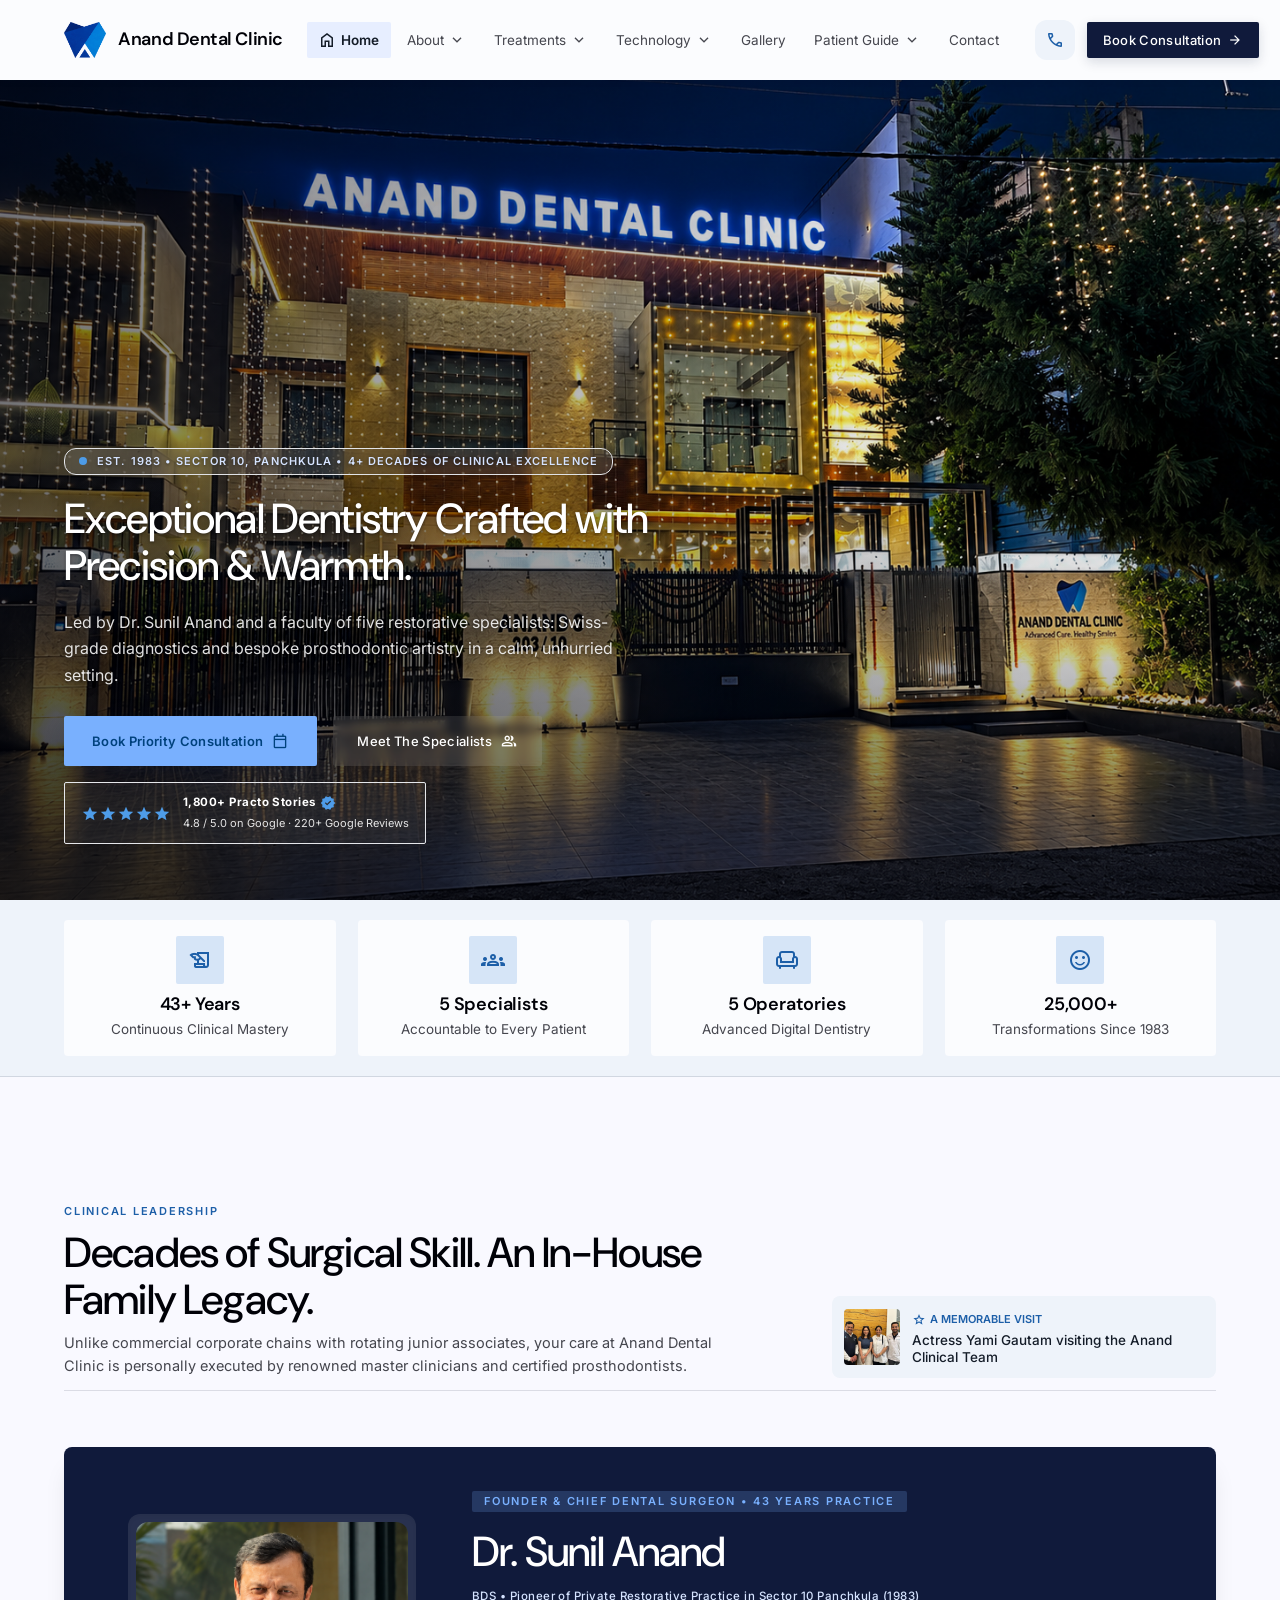
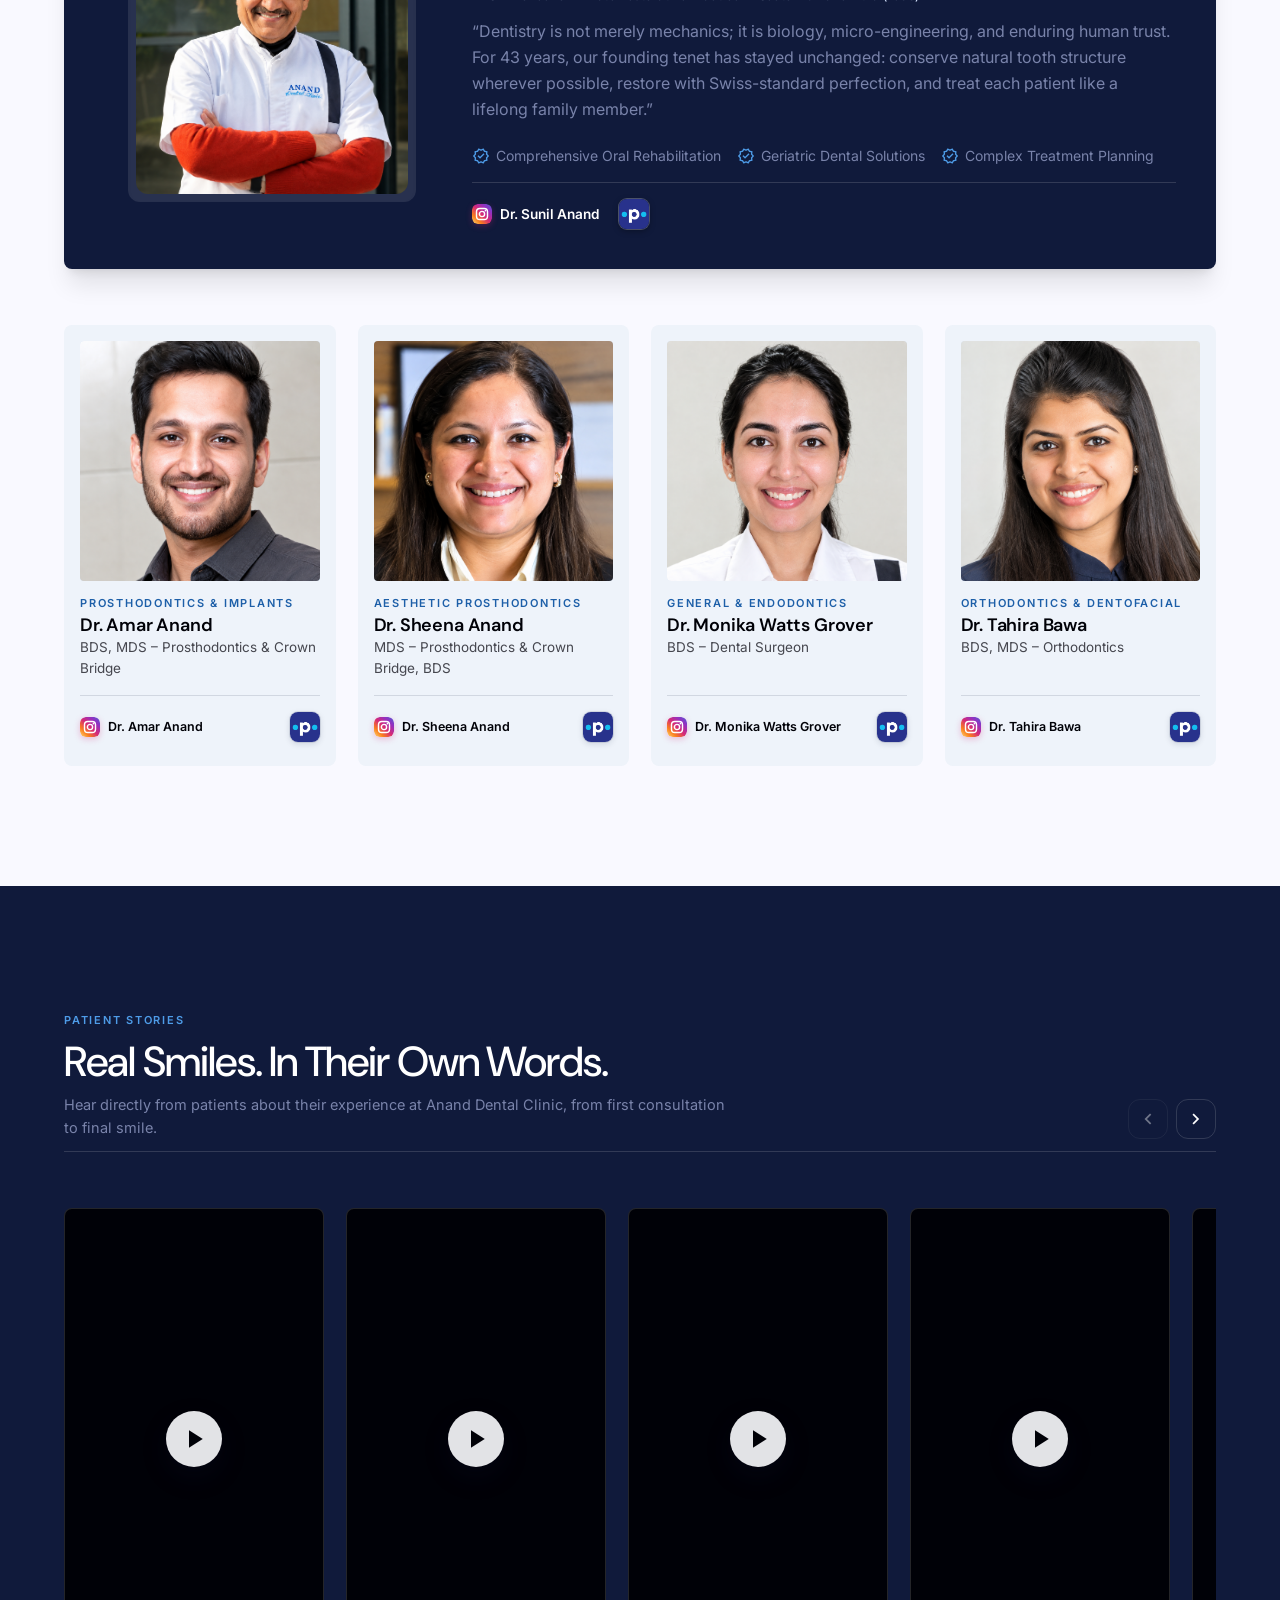
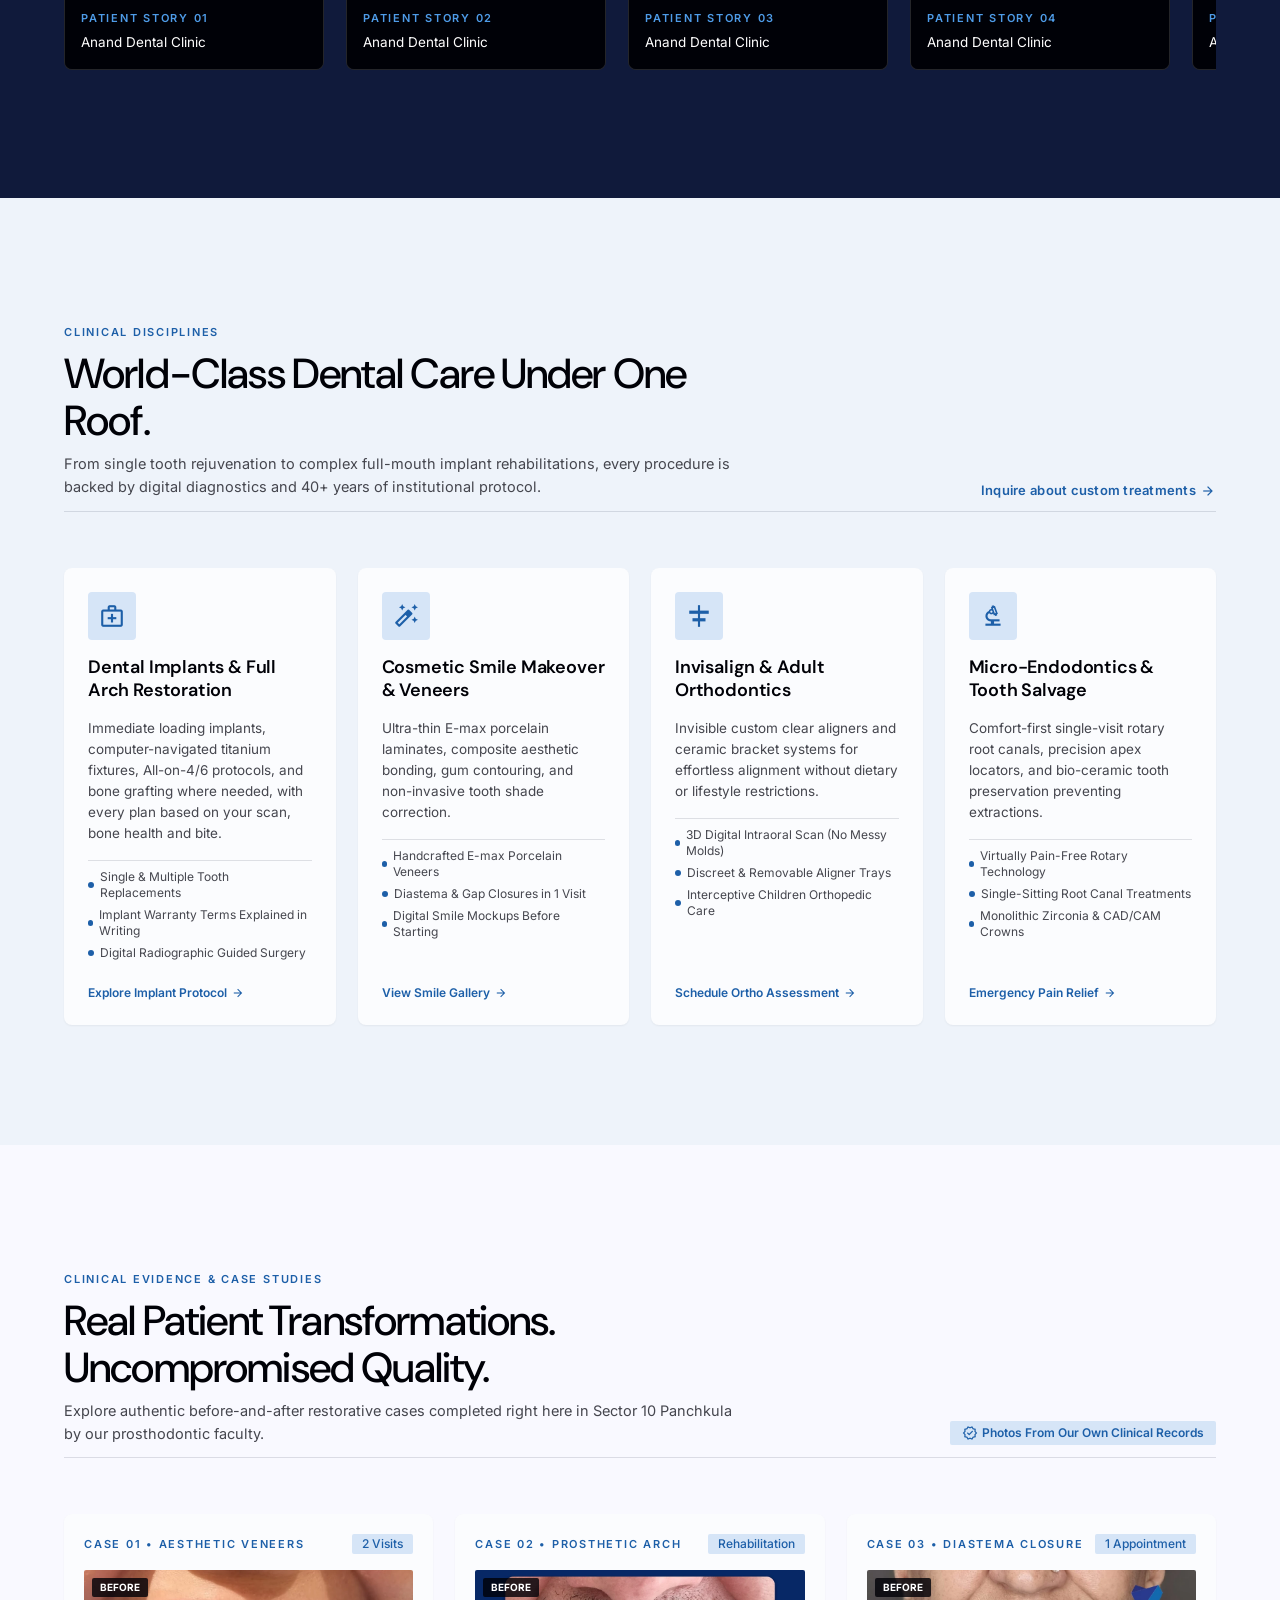
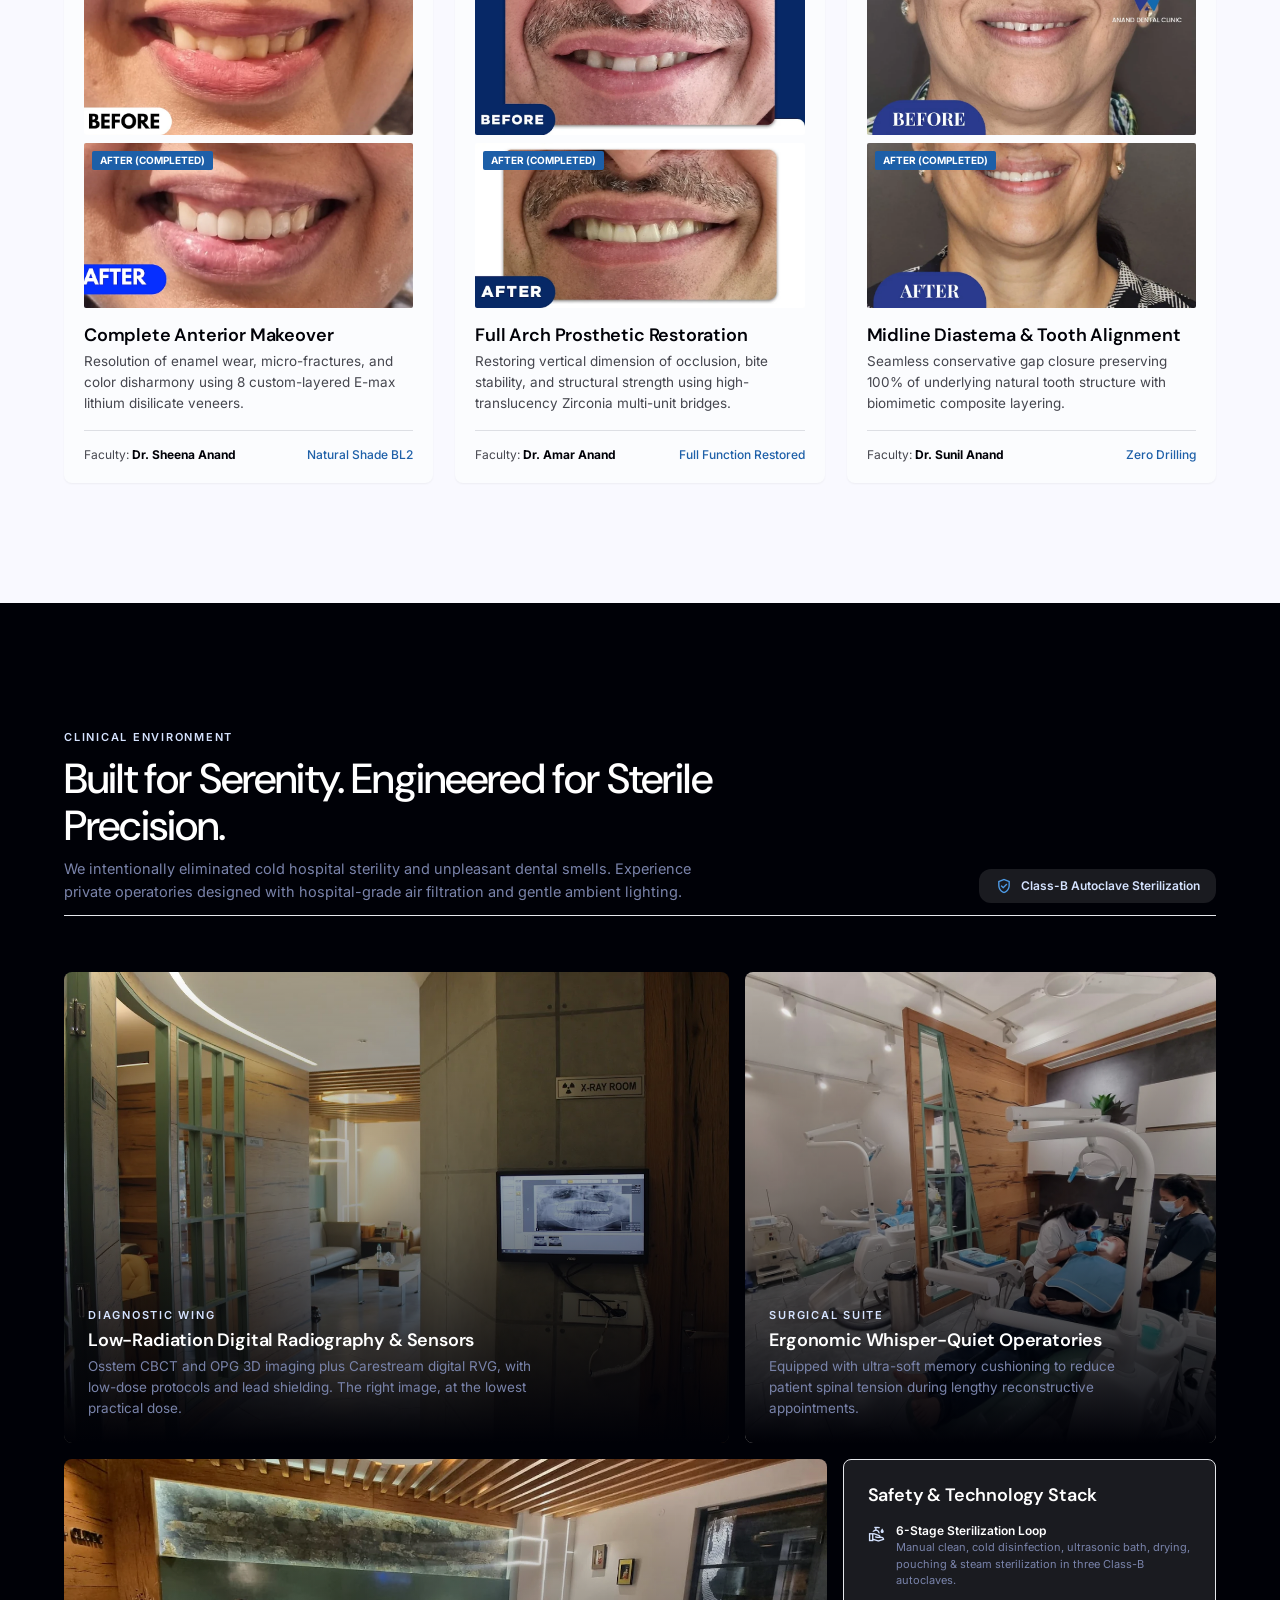
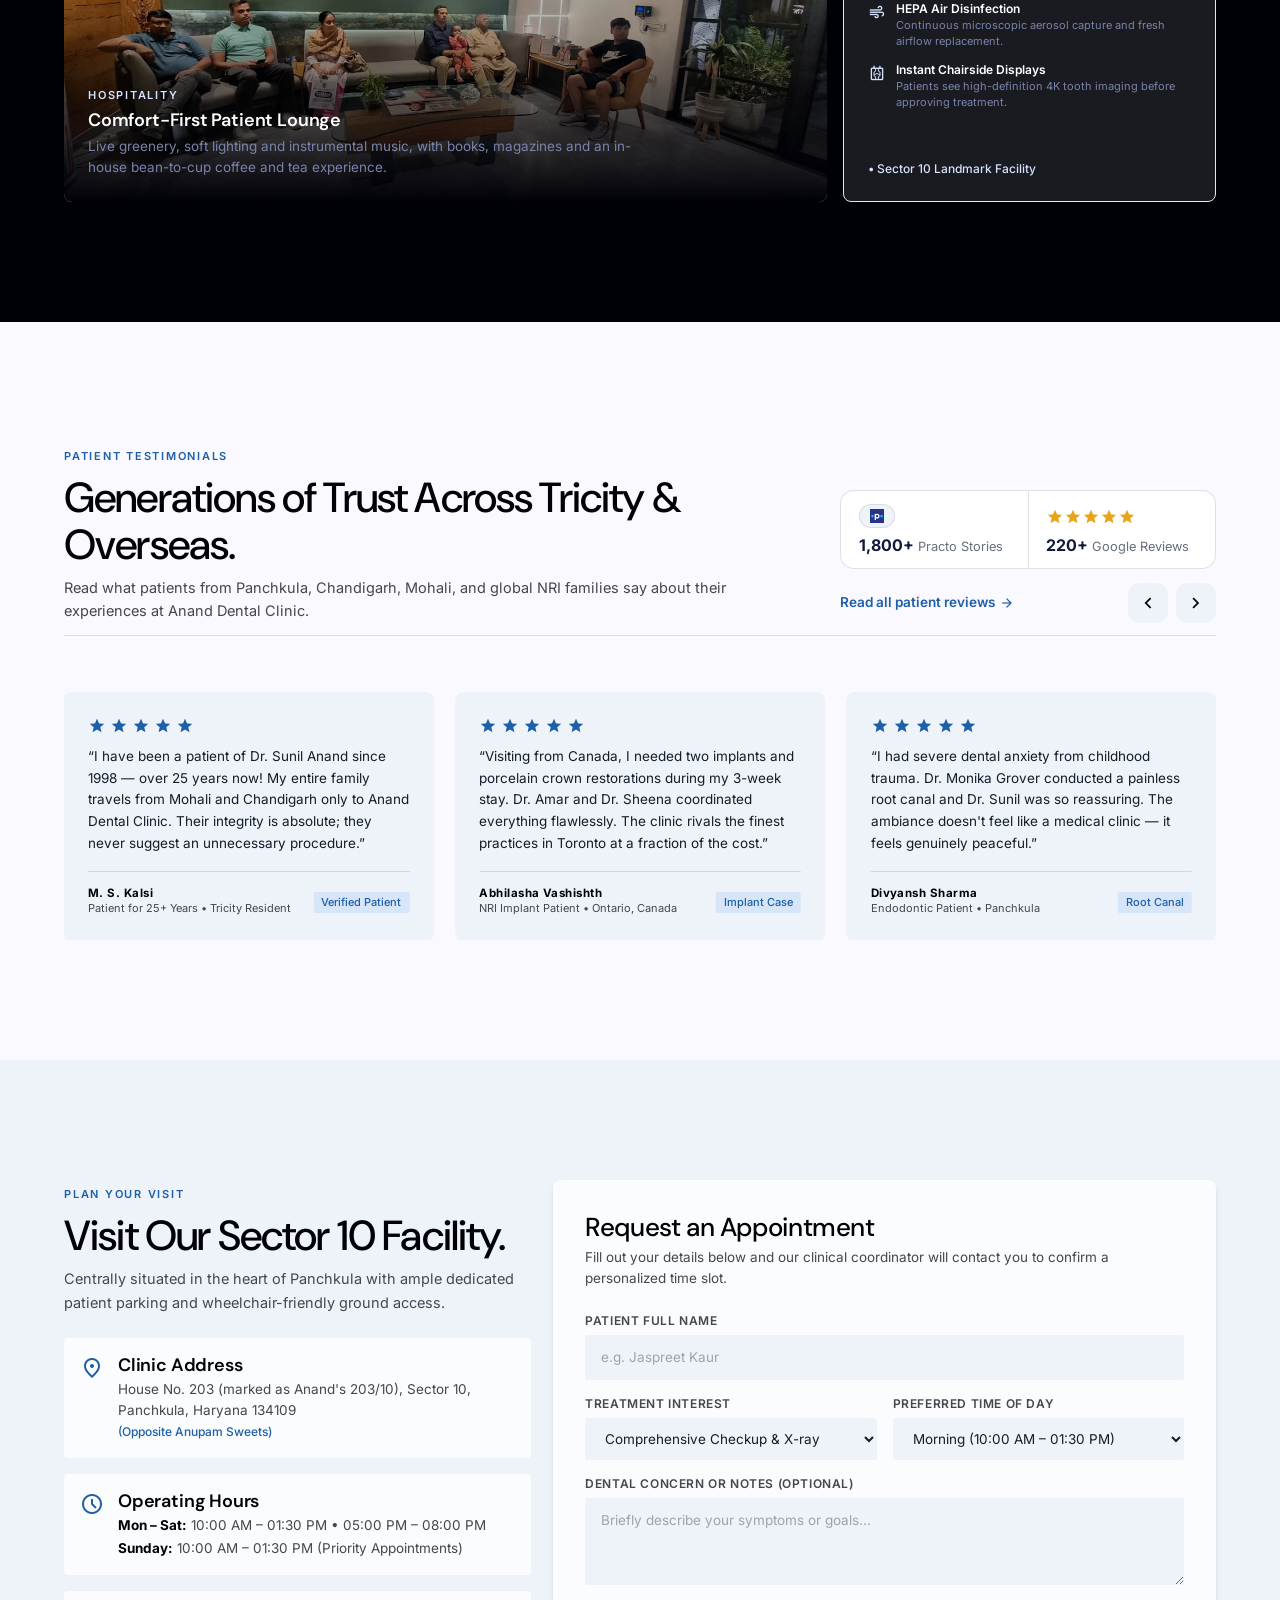
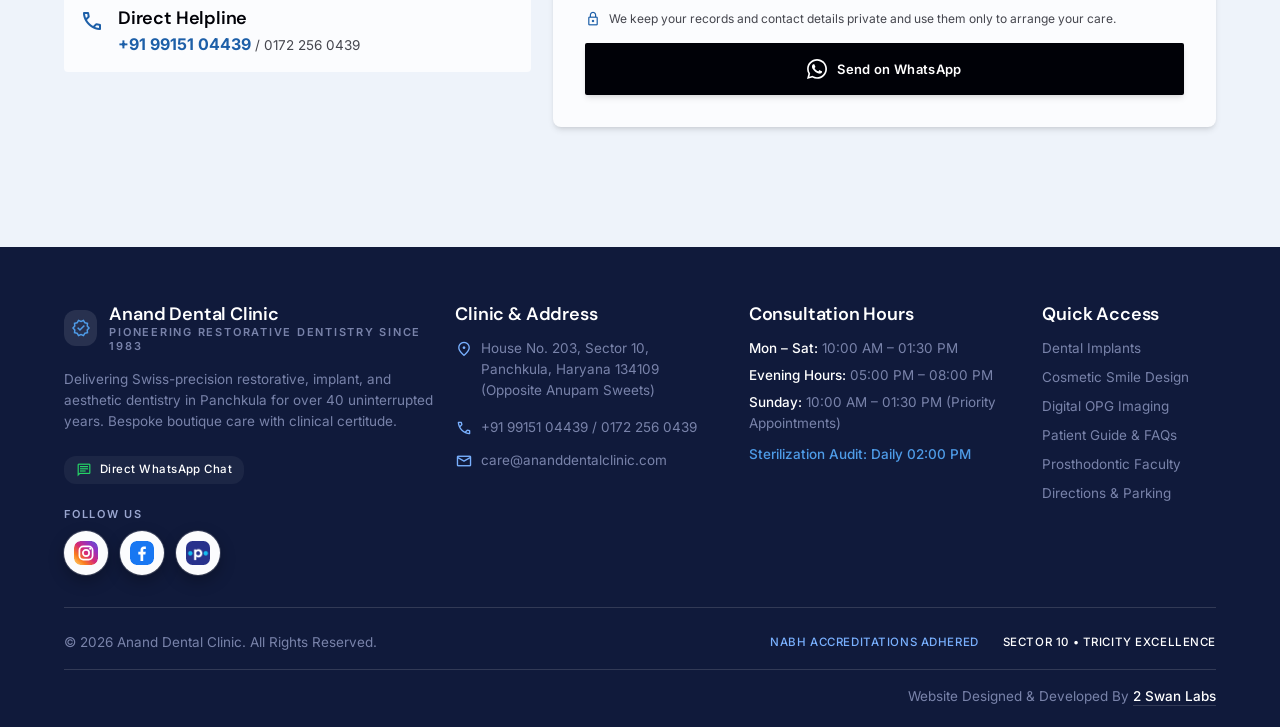
==== commit d51adc6b: "Update index.html" ====
--- a/index.html
+++ b/index.html
@@ -46,13 +46,13 @@
 .idx-metrics>.idx-m p:last-child{font-size:12.5px;line-height:1.45}
 }
 </style>
-</head><body class="bg-surface font-body-md text-on-surface antialiased"><header class="fixed top-0 left-0 right-0 z-50 bg-surface-porcelain/90 backdrop-blur-xl shadow-[0_1px_8px_rgba(16,26,59,0.06)]"><div class="relative h-20 max-w-[1360px] mx-auto px-[clamp(1.25rem,5vw,4.5rem)] flex items-center justify-between gap-6"><a href="index.html" aria-label="Anand Dental Clinic home" class="flex items-center gap-3 shrink-0"><img alt="Anand Dental Clinic logo" class="h-9 w-auto object-contain" src="assets/logo-mark.png"/><span class="flex flex-col"><span class="font-headline-sm text-headline-sm text-primary tracking-tight whitespace-nowrap">Anand Dental Clinic</span><span class="hidden sm:block xl:hidden font-label-kicker text-label-kicker text-secondary uppercase whitespace-nowrap">Sector 10 Panchkula • Est. 1983</span></span></a><nav aria-label="Primary" class="hidden xl:flex items-center gap-1 whitespace-nowrap"><a href="index.html" aria-label="Home" title="Home" class="inline-flex items-center gap-1 pl-2.5 pr-3 py-2 rounded font-body-sm text-body-sm transition-colors bg-surface-container text-on-surface font-semibold" aria-current="page"><span class="material-symbols-outlined text-[20px]">home</span><span>Home</span></a><div class="nav-dd"><button type="button" aria-haspopup="true" aria-expanded="false" class="nav-trigger inline-flex items-center gap-1 px-3 py-2 rounded font-body-sm text-body-sm transition-colors text-on-surface-variant hover:text-on-surface hover:bg-surface-cream">About<span class="nav-chev material-symbols-outlined text-[18px]">expand_more</span></button><div class="nav-panel absolute left-1/2 top-[58px] pt-[22px] z-50"><div style="width:1086px" class="max-w-[calc(100vw-2rem)] whitespace-normal p-2 rounded-lg bg-surface-porcelain border border-border-hairline shadow-[0_10px_26px_rgba(16,26,59,0.18),0_2px_6px_rgba(16,26,59,0.08)]"><div class="grid gap-1 items-stretch" style="grid-template-columns:repeat(5,minmax(0,1fr))"><a href="about.html" class="group block p-1.5 rounded-lg hover:bg-surface-cream transition-colors"><span class="block overflow-hidden rounded-lg aspect-[8/5] bg-surface-container"><img alt="" data-src="assets/nav-story.png" width="360" height="225" decoding="async" class="w-full h-full object-cover transition-transform duration-500 group-hover:scale-105"/></span><span class="block mt-2 px-1 font-body-md text-body-md text-on-surface font-medium">Our Story &amp; Heritage</span></a><a href="about.html#specialists" class="group block p-1.5 rounded-lg hover:bg-surface-cream transition-colors"><span class="block overflow-hidden rounded-lg aspect-[8/5] bg-surface-container"><img alt="" data-src="assets/nav-doctors.png" width="360" height="225" decoding="async" class="w-full h-full object-cover transition-transform duration-500 group-hover:scale-105"/></span><span class="block mt-2 px-1 font-body-md text-body-md text-on-surface font-medium">Doctors &amp; Specialists</span></a><a href="about.html#philosophy" class="group block p-1.5 rounded-lg hover:bg-surface-cream transition-colors"><span class="block overflow-hidden rounded-lg aspect-[8/5] bg-surface-container"><img alt="" data-src="assets/nav-philosophy.png" width="360" height="225" decoding="async" class="w-full h-full object-cover transition-transform duration-500 group-hover:scale-105"/></span><span class="block mt-2 px-1 font-body-md text-body-md text-on-surface font-medium">Our Philosophy</span></a><a href="about.html#clinical-excellence" class="group block p-1.5 rounded-lg hover:bg-surface-cream transition-colors"><span class="block overflow-hidden rounded-lg aspect-[8/5] bg-surface-container"><img alt="" data-src="assets/nav-excellence.png" width="360" height="225" decoding="async" class="w-full h-full object-cover transition-transform duration-500 group-hover:scale-105"/></span><span class="block mt-2 px-1 font-body-md text-body-md text-on-surface font-medium">Clinical Excellence</span></a><a href="about.html#responsible" class="group block p-1.5 rounded-lg hover:bg-surface-cream transition-colors"><span class="block overflow-hidden rounded-lg aspect-[8/5] bg-surface-container"><img alt="" data-src="assets/nav-responsible.png" width="360" height="225" decoding="async" class="w-full h-full object-cover transition-transform duration-500 group-hover:scale-105"/></span><span class="block mt-2 px-1 font-body-md text-body-md text-on-surface font-medium">Responsible Practice</span></a></div></div></div></div><div class="nav-dd"><button type="button" aria-haspopup="true" aria-expanded="false" class="nav-trigger inline-flex items-center gap-1 px-3 py-2 rounded font-body-sm text-body-sm transition-colors text-on-surface-variant hover:text-on-surface hover:bg-surface-cream">Treatments<span class="nav-chev material-symbols-outlined text-[18px]">expand_more</span></button><div class="nav-panel absolute left-1/2 top-[58px] pt-[22px] z-50"><div class="w-[1140px] max-w-[calc(100vw-2rem)] whitespace-normal p-2 rounded-lg bg-surface-porcelain border border-border-hairline shadow-[0_10px_26px_rgba(16,26,59,0.18),0_2px_6px_rgba(16,26,59,0.08)]"><div class="grid grid-cols-[repeat(6,minmax(0,1fr))_104px] gap-1 items-stretch"><a href="procedures.html#implants" class="group block p-1.5 rounded-lg hover:bg-surface-cream transition-colors"><span class="block overflow-hidden rounded-lg aspect-[8/5] bg-surface-container"><img alt="" data-src="assets/nav-implants.png" width="360" height="225" decoding="async" class="w-full h-full object-cover transition-transform duration-500 group-hover:scale-105"/></span><span class="block mt-2 px-1 font-body-md text-body-md text-on-surface font-medium">Dental Implants &amp; Full Arch</span></a><a href="procedures.html#cosmetic" class="group block p-1.5 rounded-lg hover:bg-surface-cream transition-colors"><span class="block overflow-hidden rounded-lg aspect-[8/5] bg-surface-container"><img alt="" data-src="assets/nav-cosmetic.png" width="360" height="225" decoding="async" class="w-full h-full object-cover transition-transform duration-500 group-hover:scale-105"/></span><span class="block mt-2 px-1 font-body-md text-body-md text-on-surface font-medium">Cosmetic Smile Design</span></a><a href="procedures.html#endodontics" class="group block p-1.5 rounded-lg hover:bg-surface-cream transition-colors"><span class="block overflow-hidden rounded-lg aspect-[8/5] bg-surface-container"><img alt="" data-src="assets/nav-endo.png" width="360" height="225" decoding="async" class="w-full h-full object-cover transition-transform duration-500 group-hover:scale-105"/></span><span class="block mt-2 px-1 font-body-md text-body-md text-on-surface font-medium">Endodontics &amp; Root Canal</span></a><a href="procedures.html#ortho" class="group block p-1.5 rounded-lg hover:bg-surface-cream transition-colors"><span class="block overflow-hidden rounded-lg aspect-[8/5] bg-surface-container"><img alt="" data-src="assets/nav-ortho.png" width="360" height="225" decoding="async" class="w-full h-full object-cover transition-transform duration-500 group-hover:scale-105"/></span><span class="block mt-2 px-1 font-body-md text-body-md text-on-surface font-medium">Invisalign &amp; Orthodontics</span></a><a href="procedures.html#restorative" class="group block p-1.5 rounded-lg hover:bg-surface-cream transition-colors"><span class="block overflow-hidden rounded-lg aspect-[8/5] bg-surface-container"><img alt="" data-src="assets/nav-restorative.png" width="360" height="225" decoding="async" class="w-full h-full object-cover transition-transform duration-500 group-hover:scale-105"/></span><span class="block mt-2 px-1 font-body-md text-body-md text-on-surface font-medium">Restorative &amp; Geriatric</span></a><a href="procedures.html#preventive" class="group block p-1.5 rounded-lg hover:bg-surface-cream transition-colors"><span class="block overflow-hidden rounded-lg aspect-[8/5] bg-surface-container"><img alt="" data-src="assets/nav-preventive.png" width="360" height="225" decoding="async" class="w-full h-full object-cover transition-transform duration-500 group-hover:scale-105"/></span><span class="block mt-2 px-1 font-body-md text-body-md text-on-surface font-medium">Preventive &amp; Laser Care</span></a><a href="procedures.html" class="flex flex-col items-center justify-center gap-2 p-3 rounded-lg bg-primary-container text-on-primary hover:bg-primary transition-colors text-center"><span class="material-symbols-outlined text-[22px]">arrow_forward</span><span class="font-label-btn text-label-btn">View All Treatments</span></a></div></div></div></div><div class="nav-dd relative"><button type="button" aria-haspopup="true" aria-expanded="false" class="nav-trigger inline-flex items-center gap-1 px-3 py-2 rounded font-body-sm text-body-sm transition-colors text-on-surface-variant hover:text-on-surface hover:bg-surface-cream">Technology<span class="nav-chev material-symbols-outlined text-[18px]">expand_more</span></button><div class="nav-panel absolute left-1/2 top-full pt-3 z-50"><div style="width:444px" class="max-w-[calc(100vw-2rem)] whitespace-normal p-2 rounded-lg bg-surface-porcelain border border-border-hairline shadow-[0_10px_26px_rgba(16,26,59,0.18),0_2px_6px_rgba(16,26,59,0.08)]"><div class="grid gap-1 items-stretch" style="grid-template-columns:repeat(2,minmax(0,1fr))"><a href="technology.html" class="group block p-1.5 rounded-lg hover:bg-surface-cream transition-colors"><span class="block overflow-hidden rounded-lg aspect-[8/5] bg-surface-container"><img alt="" data-src="assets/nav-clinic.png" width="360" height="225" decoding="async" class="w-full h-full object-cover transition-transform duration-500 group-hover:scale-105"/></span><span class="block mt-2 px-1 font-body-md text-body-md text-on-surface font-medium">Clinic &amp; Technology</span></a><a href="hygiene-safety.html" class="group block p-1.5 rounded-lg hover:bg-surface-cream transition-colors"><span class="block overflow-hidden rounded-lg aspect-[8/5] bg-surface-container"><img alt="" data-src="assets/nav-hygiene.png" width="360" height="225" decoding="async" class="w-full h-full object-cover transition-transform duration-500 group-hover:scale-105"/></span><span class="block mt-2 px-1 font-body-md text-body-md text-on-surface font-medium">Hygiene &amp; Safety</span></a></div></div></div></div><a href="gallery.html" class="inline-flex items-center gap-1 px-3 py-2 rounded font-body-sm text-body-sm transition-colors text-on-surface-variant hover:text-on-surface hover:bg-surface-cream">Gallery</a><div class="nav-dd relative"><button type="button" aria-haspopup="true" aria-expanded="false" class="nav-trigger inline-flex items-center gap-1 px-3 py-2 rounded font-body-sm text-body-sm transition-colors text-on-surface-variant hover:text-on-surface hover:bg-surface-cream">Patient Guide<span class="nav-chev material-symbols-outlined text-[18px]">expand_more</span></button><div class="nav-panel absolute left-1/2 top-full pt-3 z-50"><div style="width:444px" class="max-w-[calc(100vw-2rem)] whitespace-normal p-2 rounded-lg bg-surface-porcelain border border-border-hairline shadow-[0_10px_26px_rgba(16,26,59,0.18),0_2px_6px_rgba(16,26,59,0.08)]"><div class="grid gap-1 items-stretch" style="grid-template-columns:repeat(2,minmax(0,1fr))"><a href="patient-guide.html" class="group block p-1.5 rounded-lg hover:bg-surface-cream transition-colors"><span class="block overflow-hidden rounded-lg aspect-[8/5] bg-surface-container"><img alt="" data-src="assets/nav-guide.png" width="360" height="225" decoding="async" class="w-full h-full object-cover transition-transform duration-500 group-hover:scale-105"/></span><span class="block mt-2 px-1 font-body-md text-body-md text-on-surface font-medium">Patient Guide &amp; FAQs</span></a><a href="reviews.html" class="group block p-1.5 rounded-lg hover:bg-surface-cream transition-colors"><span class="block overflow-hidden rounded-lg aspect-[8/5] bg-surface-container"><img alt="" data-src="assets/nav-reviews.png" width="360" height="225" decoding="async" class="w-full h-full object-cover transition-transform duration-500 group-hover:scale-105"/></span><span class="block mt-2 px-1 font-body-md text-body-md text-on-surface font-medium">Patient Reviews</span></a></div></div></div></div><a href="contact.html" class="inline-flex items-center gap-1 px-3 py-2 rounded font-body-sm text-body-sm transition-colors text-on-surface-variant hover:text-on-surface hover:bg-surface-cream">Contact</a></nav><div class="flex items-center gap-3 shrink-0"><a class="flex items-center justify-center w-10 h-10 rounded-full bg-surface-cream text-secondary hover:bg-surface-container transition-colors" href="tel:+919915104439" aria-label="Call +91 99151 04439" title="Call +91 99151 04439"><span class="material-symbols-outlined text-[20px]">call</span></a><a class="hidden md:inline-flex whitespace-nowrap items-center justify-center px-4 py-2.5 rounded bg-primary-container text-on-primary font-label-btn text-label-btn tracking-wide shadow-[0_4px_12px_rgba(16,26,59,0.15)] hover:bg-primary transition-all duration-200 hover:-translate-y-0.5" href="contact.html#booking"><span>Book Consultation</span><span class="material-symbols-outlined text-[16px] ml-1.5">arrow_forward</span></a><button id="menu-btn" type="button" aria-label="Open menu" aria-expanded="false" class="xl:hidden w-10 h-10 rounded-full bg-primary-container flex items-center justify-center"><span class="material-symbols-outlined text-on-primary text-[22px]">menu</span></button></div></div><div id="mobile-menu" class="hidden xl:hidden border-t border-border-hairline bg-surface-porcelain max-h-[calc(100vh-5rem)] overflow-y-auto"><div class="max-w-[1360px] mx-auto px-margin py-2 flex flex-col"><a href="index.html" class="flex items-center gap-2 py-3 border-b border-border-hairline font-body-md text-body-md text-on-surface"><span class="material-symbols-outlined text-[20px]">home</span>Home</a><details class="group border-b border-border-hairline"><summary class="flex items-center justify-between py-3 cursor-pointer list-none [&::-webkit-details-marker]:hidden font-body-md text-body-md text-on-surface">About<span class="material-symbols-outlined text-[20px] transition-transform group-open:rotate-180">expand_more</span></summary><div class="pb-2 pl-1 flex flex-col"><a href="about.html" class="flex items-center gap-3 py-2"><img alt="" data-src="assets/nav-story.png" width="360" height="225" decoding="async" class="w-14 h-9 rounded object-cover shrink-0"/><span class="font-body-sm text-body-sm text-on-surface">Our Story &amp; Heritage</span></a><a href="about.html#specialists" class="flex items-center gap-3 py-2"><img alt="" data-src="assets/nav-doctors.png" width="360" height="225" decoding="async" class="w-14 h-9 rounded object-cover shrink-0"/><span class="font-body-sm text-body-sm text-on-surface">Doctors &amp; Specialists</span></a><a href="about.html#philosophy" class="flex items-center gap-3 py-2"><img alt="" data-src="assets/nav-philosophy.png" width="360" height="225" decoding="async" class="w-14 h-9 rounded object-cover shrink-0"/><span class="font-body-sm text-body-sm text-on-surface">Our Philosophy</span></a><a href="about.html#clinical-excellence" class="flex items-center gap-3 py-2"><img alt="" data-src="assets/nav-excellence.png" width="360" height="225" decoding="async" class="w-14 h-9 rounded object-cover shrink-0"/><span class="font-body-sm text-body-sm text-on-surface">Clinical Excellence</span></a><a href="about.html#responsible" class="flex items-center gap-3 py-2"><img alt="" data-src="assets/nav-responsible.png" width="360" height="225" decoding="async" class="w-14 h-9 rounded object-cover shrink-0"/><span class="font-body-sm text-body-sm text-on-surface">Responsible Practice</span></a></div></details><details class="group border-b border-border-hairline"><summary class="flex items-center justify-between py-3 cursor-pointer list-none [&::-webkit-details-marker]:hidden font-body-md text-body-md text-on-surface">Treatments<span class="material-symbols-outlined text-[20px] transition-transform group-open:rotate-180">expand_more</span></summary><div class="pb-2 pl-1 flex flex-col"><a href="procedures.html#implants" class="flex items-center gap-3 py-2"><img alt="" data-src="assets/nav-implants.png" width="360" height="225" decoding="async" class="w-14 h-9 rounded object-cover shrink-0"/><span class="font-body-sm text-body-sm text-on-surface">Dental Implants &amp; Full Arch</span></a><a href="procedures.html#cosmetic" class="flex items-center gap-3 py-2"><img alt="" data-src="assets/nav-cosmetic.png" width="360" height="225" decoding="async" class="w-14 h-9 rounded object-cover shrink-0"/><span class="font-body-sm text-body-sm text-on-surface">Cosmetic Smile Design</span></a><a href="procedures.html#endodontics" class="flex items-center gap-3 py-2"><img alt="" data-src="assets/nav-endo.png" width="360" height="225" decoding="async" class="w-14 h-9 rounded object-cover shrink-0"/><span class="font-body-sm text-body-sm text-on-surface">Endodontics &amp; Root Canal</span></a><a href="procedures.html#ortho" class="flex items-center gap-3 py-2"><img alt="" data-src="assets/nav-ortho.png" width="360" height="225" decoding="async" class="w-14 h-9 rounded object-cover shrink-0"/><span class="font-body-sm text-body-sm text-on-surface">Invisalign &amp; Orthodontics</span></a><a href="procedures.html#restorative" class="flex items-center gap-3 py-2"><img alt="" data-src="assets/nav-restorative.png" width="360" height="225" decoding="async" class="w-14 h-9 rounded object-cover shrink-0"/><span class="font-body-sm text-body-sm text-on-surface">Restorative &amp; Geriatric</span></a><a href="procedures.html#preventive" class="flex items-center gap-3 py-2"><img alt="" data-src="assets/nav-preventive.png" width="360" height="225" decoding="async" class="w-14 h-9 rounded object-cover shrink-0"/><span class="font-body-sm text-body-sm text-on-surface">Preventive &amp; Laser Care</span></a><a href="procedures.html" class="py-2 font-label-btn text-label-btn text-secondary">View All Treatments</a></div></details><details class="group border-b border-border-hairline"><summary class="flex items-center justify-between py-3 cursor-pointer list-none [&::-webkit-details-marker]:hidden font-body-md text-body-md text-on-surface">Technology<span class="material-symbols-outlined text-[20px] transition-transform group-open:rotate-180">expand_more</span></summary><div class="pb-2 pl-1 flex flex-col"><a href="technology.html" class="flex items-center gap-3 py-2"><img alt="" data-src="assets/nav-clinic.png" width="360" height="225" decoding="async" class="w-14 h-9 rounded object-cover shrink-0"/><span class="font-body-sm text-body-sm text-on-surface">Clinic &amp; Technology</span></a><a href="hygiene-safety.html" class="flex items-center gap-3 py-2"><img alt="" data-src="assets/nav-hygiene.png" width="360" height="225" decoding="async" class="w-14 h-9 rounded object-cover shrink-0"/><span class="font-body-sm text-body-sm text-on-surface">Hygiene &amp; Safety</span></a></div></details><a href="gallery.html" class="py-3 border-b border-border-hairline font-body-md text-body-md text-on-surface">Gallery</a><details class="group border-b border-border-hairline"><summary class="flex items-center justify-between py-3 cursor-pointer list-none [&::-webkit-details-marker]:hidden font-body-md text-body-md text-on-surface">Patient Guide<span class="material-symbols-outlined text-[20px] transition-transform group-open:rotate-180">expand_more</span></summary><div class="pb-2 pl-1 flex flex-col"><a href="patient-guide.html" class="flex items-center gap-3 py-2"><img alt="" data-src="assets/nav-guide.png" width="360" height="225" decoding="async" class="w-14 h-9 rounded object-cover shrink-0"/><span class="font-body-sm text-body-sm text-on-surface">Patient Guide &amp; FAQs</span></a><a href="reviews.html" class="flex items-center gap-3 py-2"><img alt="" data-src="assets/nav-reviews.png" width="360" height="225" decoding="async" class="w-14 h-9 rounded object-cover shrink-0"/><span class="font-body-sm text-body-sm text-on-surface">Patient Reviews</span></a></div></details><a href="contact.html" class="py-3 border-b border-border-hairline font-body-md text-body-md text-on-surface">Contact</a><a href="contact.html#booking" class="mt-4 inline-flex items-center justify-center px-4 py-3 rounded bg-primary-container text-on-primary font-label-btn text-label-btn">Book Consultation</a><a href="tel:+919915104439" class="py-3 text-center font-label-btn text-label-btn text-secondary">Call +91 99151 04439</a><div class="mm-info"><a class="mm-addr" href="https://maps.google.com/?q=Anand+Dental+Clinic+Sector+10+Panchkula" target="_blank" rel="noopener noreferrer" aria-label="Get directions to Anand Dental Clinic"><span class="material-symbols-outlined mm-pin">location_on</span><span class="mm-addr-t"><b>Anand Dental Clinic</b>House No. 203, Sector 10, Panchkula,<br/>Haryana 134109 (Opposite Anupam Sweets)<em>Get directions</em></span></a><div class="mm-soc"><span class="mm-soc-h">Follow us</span><a class="mm-s" href="https://www.instagram.com/anand_dental_clinic_/?hl=en" target="_blank" rel="noopener noreferrer" aria-label="Instagram"><svg  viewBox="0 0 24 24" aria-hidden="true" focusable="false"><defs><linearGradient id="igg15" x1="0" y1="1" x2="1" y2="0"><stop offset="0" stop-color="#FEDA75"/><stop offset=".25" stop-color="#FA7E1E"/><stop offset=".5" stop-color="#D62976"/><stop offset=".75" stop-color="#962FBF"/><stop offset="1" stop-color="#4F5BD5"/></linearGradient></defs><rect width="24" height="24" rx="6.5" fill="url(#igg15)"/><rect x="5.4" y="5.4" width="13.2" height="13.2" rx="3.9" fill="none" stroke="#fff" stroke-width="1.7"/><circle cx="12" cy="12" r="3.15" fill="none" stroke="#fff" stroke-width="1.7"/><circle cx="16.15" cy="7.85" r="1" fill="#fff"/></svg></a><a class="mm-s" href="https://www.facebook.com/ananddentalpkl/" target="_blank" rel="noopener noreferrer" aria-label="Facebook"><svg  viewBox="0 0 24 24" aria-hidden="true" focusable="false"><rect width="24" height="24" rx="6.5" fill="#1877F2"/><path d="M13.2 20v-6.6h2.2l.35-2.6H13.2V9.2c0-.75.2-1.25 1.28-1.25h1.37V5.6c-.24-.03-1.05-.1-2-.1-1.98 0-3.34 1.2-3.34 3.43v1.9H8.3v2.6h2.2V20z" fill="#fff"/></svg></a><a class="mm-s" href="https://www.practo.com/panchkula/clinic/anand-dental-clinic-sector-10" target="_blank" rel="noopener noreferrer" aria-label="Practo"><img src="assets/practo-logo.png" alt="" width="64" height="64" loading="lazy" decoding="async"/></a></div></div></div></div></header><main class="w-full pt-20 bg-surface"><div class="flex flex-col w-full">
+<style id="idx-dr-links">.dr-foot-dark{justify-content:flex-start;gap:1.25rem;min-height:0}.dr-foot-dark .dr-ig{color:#fff;font-size:.85rem}.dr-foot-dark .dr-ig:hover{color:#4E9CE8}.dr-foot-dark .dr-practo{box-shadow:0 0 0 1px rgba(255,255,255,.25),0 2px 6px rgba(0,0,0,.35)}</style></head><body class="bg-surface font-body-md text-on-surface antialiased"><header class="fixed top-0 left-0 right-0 z-50 bg-surface-porcelain/90 backdrop-blur-xl shadow-[0_1px_8px_rgba(16,26,59,0.06)]"><div class="relative h-20 max-w-[1360px] mx-auto px-[clamp(1.25rem,5vw,4.5rem)] flex items-center justify-between gap-6"><a href="index.html" aria-label="Anand Dental Clinic home" class="flex items-center gap-3 shrink-0"><img alt="Anand Dental Clinic logo" class="h-9 w-auto object-contain" src="assets/logo-mark.png"/><span class="flex flex-col"><span class="font-headline-sm text-headline-sm text-primary tracking-tight whitespace-nowrap">Anand Dental Clinic</span><span class="hidden sm:block xl:hidden font-label-kicker text-label-kicker text-secondary uppercase whitespace-nowrap">Sector 10 Panchkula • Est. 1983</span></span></a><nav aria-label="Primary" class="hidden xl:flex items-center gap-1 whitespace-nowrap"><a href="index.html" aria-label="Home" title="Home" class="inline-flex items-center gap-1 pl-2.5 pr-3 py-2 rounded font-body-sm text-body-sm transition-colors bg-surface-container text-on-surface font-semibold" aria-current="page"><span class="material-symbols-outlined text-[20px]">home</span><span>Home</span></a><div class="nav-dd"><button type="button" aria-haspopup="true" aria-expanded="false" class="nav-trigger inline-flex items-center gap-1 px-3 py-2 rounded font-body-sm text-body-sm transition-colors text-on-surface-variant hover:text-on-surface hover:bg-surface-cream">About<span class="nav-chev material-symbols-outlined text-[18px]">expand_more</span></button><div class="nav-panel absolute left-1/2 top-[58px] pt-[22px] z-50"><div style="width:1086px" class="max-w-[calc(100vw-2rem)] whitespace-normal p-2 rounded-lg bg-surface-porcelain border border-border-hairline shadow-[0_10px_26px_rgba(16,26,59,0.18),0_2px_6px_rgba(16,26,59,0.08)]"><div class="grid gap-1 items-stretch" style="grid-template-columns:repeat(5,minmax(0,1fr))"><a href="about.html" class="group block p-1.5 rounded-lg hover:bg-surface-cream transition-colors"><span class="block overflow-hidden rounded-lg aspect-[8/5] bg-surface-container"><img alt="" data-src="assets/nav-story.png" width="360" height="225" decoding="async" class="w-full h-full object-cover transition-transform duration-500 group-hover:scale-105"/></span><span class="block mt-2 px-1 font-body-md text-body-md text-on-surface font-medium">Our Story &amp; Heritage</span></a><a href="about.html#specialists" class="group block p-1.5 rounded-lg hover:bg-surface-cream transition-colors"><span class="block overflow-hidden rounded-lg aspect-[8/5] bg-surface-container"><img alt="" data-src="assets/nav-doctors.png" width="360" height="225" decoding="async" class="w-full h-full object-cover transition-transform duration-500 group-hover:scale-105"/></span><span class="block mt-2 px-1 font-body-md text-body-md text-on-surface font-medium">Doctors &amp; Specialists</span></a><a href="about.html#philosophy" class="group block p-1.5 rounded-lg hover:bg-surface-cream transition-colors"><span class="block overflow-hidden rounded-lg aspect-[8/5] bg-surface-container"><img alt="" data-src="assets/nav-philosophy.png" width="360" height="225" decoding="async" class="w-full h-full object-cover transition-transform duration-500 group-hover:scale-105"/></span><span class="block mt-2 px-1 font-body-md text-body-md text-on-surface font-medium">Our Philosophy</span></a><a href="about.html#clinical-excellence" class="group block p-1.5 rounded-lg hover:bg-surface-cream transition-colors"><span class="block overflow-hidden rounded-lg aspect-[8/5] bg-surface-container"><img alt="" data-src="assets/nav-excellence.png" width="360" height="225" decoding="async" class="w-full h-full object-cover transition-transform duration-500 group-hover:scale-105"/></span><span class="block mt-2 px-1 font-body-md text-body-md text-on-surface font-medium">Clinical Excellence</span></a><a href="about.html#responsible" class="group block p-1.5 rounded-lg hover:bg-surface-cream transition-colors"><span class="block overflow-hidden rounded-lg aspect-[8/5] bg-surface-container"><img alt="" data-src="assets/nav-responsible.png" width="360" height="225" decoding="async" class="w-full h-full object-cover transition-transform duration-500 group-hover:scale-105"/></span><span class="block mt-2 px-1 font-body-md text-body-md text-on-surface font-medium">Responsible Practice</span></a></div></div></div></div><div class="nav-dd"><button type="button" aria-haspopup="true" aria-expanded="false" class="nav-trigger inline-flex items-center gap-1 px-3 py-2 rounded font-body-sm text-body-sm transition-colors text-on-surface-variant hover:text-on-surface hover:bg-surface-cream">Treatments<span class="nav-chev material-symbols-outlined text-[18px]">expand_more</span></button><div class="nav-panel absolute left-1/2 top-[58px] pt-[22px] z-50"><div class="w-[1140px] max-w-[calc(100vw-2rem)] whitespace-normal p-2 rounded-lg bg-surface-porcelain border border-border-hairline shadow-[0_10px_26px_rgba(16,26,59,0.18),0_2px_6px_rgba(16,26,59,0.08)]"><div class="grid grid-cols-[repeat(6,minmax(0,1fr))_104px] gap-1 items-stretch"><a href="procedures.html#implants" class="group block p-1.5 rounded-lg hover:bg-surface-cream transition-colors"><span class="block overflow-hidden rounded-lg aspect-[8/5] bg-surface-container"><img alt="" data-src="assets/nav-implants.png" width="360" height="225" decoding="async" class="w-full h-full object-cover transition-transform duration-500 group-hover:scale-105"/></span><span class="block mt-2 px-1 font-body-md text-body-md text-on-surface font-medium">Dental Implants &amp; Full Arch</span></a><a href="procedures.html#cosmetic" class="group block p-1.5 rounded-lg hover:bg-surface-cream transition-colors"><span class="block overflow-hidden rounded-lg aspect-[8/5] bg-surface-container"><img alt="" data-src="assets/nav-cosmetic.png" width="360" height="225" decoding="async" class="w-full h-full object-cover transition-transform duration-500 group-hover:scale-105"/></span><span class="block mt-2 px-1 font-body-md text-body-md text-on-surface font-medium">Cosmetic Smile Design</span></a><a href="procedures.html#endodontics" class="group block p-1.5 rounded-lg hover:bg-surface-cream transition-colors"><span class="block overflow-hidden rounded-lg aspect-[8/5] bg-surface-container"><img alt="" data-src="assets/nav-endo.png" width="360" height="225" decoding="async" class="w-full h-full object-cover transition-transform duration-500 group-hover:scale-105"/></span><span class="block mt-2 px-1 font-body-md text-body-md text-on-surface font-medium">Endodontics &amp; Root Canal</span></a><a href="procedures.html#ortho" class="group block p-1.5 rounded-lg hover:bg-surface-cream transition-colors"><span class="block overflow-hidden rounded-lg aspect-[8/5] bg-surface-container"><img alt="" data-src="assets/nav-ortho.png" width="360" height="225" decoding="async" class="w-full h-full object-cover transition-transform duration-500 group-hover:scale-105"/></span><span class="block mt-2 px-1 font-body-md text-body-md text-on-surface font-medium">Invisalign &amp; Orthodontics</span></a><a href="procedures.html#restorative" class="group block p-1.5 rounded-lg hover:bg-surface-cream transition-colors"><span class="block overflow-hidden rounded-lg aspect-[8/5] bg-surface-container"><img alt="" data-src="assets/nav-restorative.png" width="360" height="225" decoding="async" class="w-full h-full object-cover transition-transform duration-500 group-hover:scale-105"/></span><span class="block mt-2 px-1 font-body-md text-body-md text-on-surface font-medium">Restorative &amp; Geriatric</span></a><a href="procedures.html#preventive" class="group block p-1.5 rounded-lg hover:bg-surface-cream transition-colors"><span class="block overflow-hidden rounded-lg aspect-[8/5] bg-surface-container"><img alt="" data-src="assets/nav-preventive.png" width="360" height="225" decoding="async" class="w-full h-full object-cover transition-transform duration-500 group-hover:scale-105"/></span><span class="block mt-2 px-1 font-body-md text-body-md text-on-surface font-medium">Preventive &amp; Laser Care</span></a><a href="procedures.html" class="flex flex-col items-center justify-center gap-2 p-3 rounded-lg bg-primary-container text-on-primary hover:bg-primary transition-colors text-center"><span class="material-symbols-outlined text-[22px]">arrow_forward</span><span class="font-label-btn text-label-btn">View All Treatments</span></a></div></div></div></div><div class="nav-dd relative"><button type="button" aria-haspopup="true" aria-expanded="false" class="nav-trigger inline-flex items-center gap-1 px-3 py-2 rounded font-body-sm text-body-sm transition-colors text-on-surface-variant hover:text-on-surface hover:bg-surface-cream">Technology<span class="nav-chev material-symbols-outlined text-[18px]">expand_more</span></button><div class="nav-panel absolute left-1/2 top-full pt-3 z-50"><div style="width:444px" class="max-w-[calc(100vw-2rem)] whitespace-normal p-2 rounded-lg bg-surface-porcelain border border-border-hairline shadow-[0_10px_26px_rgba(16,26,59,0.18),0_2px_6px_rgba(16,26,59,0.08)]"><div class="grid gap-1 items-stretch" style="grid-template-columns:repeat(2,minmax(0,1fr))"><a href="technology.html" class="group block p-1.5 rounded-lg hover:bg-surface-cream transition-colors"><span class="block overflow-hidden rounded-lg aspect-[8/5] bg-surface-container"><img alt="" data-src="assets/nav-clinic.png" width="360" height="225" decoding="async" class="w-full h-full object-cover transition-transform duration-500 group-hover:scale-105"/></span><span class="block mt-2 px-1 font-body-md text-body-md text-on-surface font-medium">Clinic &amp; Technology</span></a><a href="hygiene-safety.html" class="group block p-1.5 rounded-lg hover:bg-surface-cream transition-colors"><span class="block overflow-hidden rounded-lg aspect-[8/5] bg-surface-container"><img alt="" data-src="assets/nav-hygiene.png" width="360" height="225" decoding="async" class="w-full h-full object-cover transition-transform duration-500 group-hover:scale-105"/></span><span class="block mt-2 px-1 font-body-md text-body-md text-on-surface font-medium">Hygiene &amp; Safety</span></a></div></div></div></div><a href="gallery.html" class="inline-flex items-center gap-1 px-3 py-2 rounded font-body-sm text-body-sm transition-colors text-on-surface-variant hover:text-on-surface hover:bg-surface-cream">Gallery</a><div class="nav-dd relative"><button type="button" aria-haspopup="true" aria-expanded="false" class="nav-trigger inline-flex items-center gap-1 px-3 py-2 rounded font-body-sm text-body-sm transition-colors text-on-surface-variant hover:text-on-surface hover:bg-surface-cream">Patient Guide<span class="nav-chev material-symbols-outlined text-[18px]">expand_more</span></button><div class="nav-panel absolute left-1/2 top-full pt-3 z-50"><div style="width:444px" class="max-w-[calc(100vw-2rem)] whitespace-normal p-2 rounded-lg bg-surface-porcelain border border-border-hairline shadow-[0_10px_26px_rgba(16,26,59,0.18),0_2px_6px_rgba(16,26,59,0.08)]"><div class="grid gap-1 items-stretch" style="grid-template-columns:repeat(2,minmax(0,1fr))"><a href="patient-guide.html" class="group block p-1.5 rounded-lg hover:bg-surface-cream transition-colors"><span class="block overflow-hidden rounded-lg aspect-[8/5] bg-surface-container"><img alt="" data-src="assets/nav-guide.png" width="360" height="225" decoding="async" class="w-full h-full object-cover transition-transform duration-500 group-hover:scale-105"/></span><span class="block mt-2 px-1 font-body-md text-body-md text-on-surface font-medium">Patient Guide &amp; FAQs</span></a><a href="reviews.html" class="group block p-1.5 rounded-lg hover:bg-surface-cream transition-colors"><span class="block overflow-hidden rounded-lg aspect-[8/5] bg-surface-container"><img alt="" data-src="assets/nav-reviews.png" width="360" height="225" decoding="async" class="w-full h-full object-cover transition-transform duration-500 group-hover:scale-105"/></span><span class="block mt-2 px-1 font-body-md text-body-md text-on-surface font-medium">Patient Reviews</span></a></div></div></div></div><a href="contact.html" class="inline-flex items-center gap-1 px-3 py-2 rounded font-body-sm text-body-sm transition-colors text-on-surface-variant hover:text-on-surface hover:bg-surface-cream">Contact</a></nav><div class="flex items-center gap-3 shrink-0"><a class="flex items-center justify-center w-10 h-10 rounded-full bg-surface-cream text-secondary hover:bg-surface-container transition-colors" href="tel:+919915104439" aria-label="Call +91 99151 04439" title="Call +91 99151 04439"><span class="material-symbols-outlined text-[20px]">call</span></a><a class="hidden md:inline-flex whitespace-nowrap items-center justify-center px-4 py-2.5 rounded bg-primary-container text-on-primary font-label-btn text-label-btn tracking-wide shadow-[0_4px_12px_rgba(16,26,59,0.15)] hover:bg-primary transition-all duration-200 hover:-translate-y-0.5" href="contact.html#booking"><span>Book Consultation</span><span class="material-symbols-outlined text-[16px] ml-1.5">arrow_forward</span></a><button id="menu-btn" type="button" aria-label="Open menu" aria-expanded="false" class="xl:hidden w-10 h-10 rounded-full bg-primary-container flex items-center justify-center"><span class="material-symbols-outlined text-on-primary text-[22px]">menu</span></button></div></div><div id="mobile-menu" class="hidden xl:hidden border-t border-border-hairline bg-surface-porcelain max-h-[calc(100vh-5rem)] overflow-y-auto"><div class="max-w-[1360px] mx-auto px-margin py-2 flex flex-col"><a href="index.html" class="flex items-center gap-2 py-3 border-b border-border-hairline font-body-md text-body-md text-on-surface"><span class="material-symbols-outlined text-[20px]">home</span>Home</a><details class="group border-b border-border-hairline"><summary class="flex items-center justify-between py-3 cursor-pointer list-none [&::-webkit-details-marker]:hidden font-body-md text-body-md text-on-surface">About<span class="material-symbols-outlined text-[20px] transition-transform group-open:rotate-180">expand_more</span></summary><div class="pb-2 pl-1 flex flex-col"><a href="about.html" class="flex items-center gap-3 py-2"><img alt="" data-src="assets/nav-story.png" width="360" height="225" decoding="async" class="w-14 h-9 rounded object-cover shrink-0"/><span class="font-body-sm text-body-sm text-on-surface">Our Story &amp; Heritage</span></a><a href="about.html#specialists" class="flex items-center gap-3 py-2"><img alt="" data-src="assets/nav-doctors.png" width="360" height="225" decoding="async" class="w-14 h-9 rounded object-cover shrink-0"/><span class="font-body-sm text-body-sm text-on-surface">Doctors &amp; Specialists</span></a><a href="about.html#philosophy" class="flex items-center gap-3 py-2"><img alt="" data-src="assets/nav-philosophy.png" width="360" height="225" decoding="async" class="w-14 h-9 rounded object-cover shrink-0"/><span class="font-body-sm text-body-sm text-on-surface">Our Philosophy</span></a><a href="about.html#clinical-excellence" class="flex items-center gap-3 py-2"><img alt="" data-src="assets/nav-excellence.png" width="360" height="225" decoding="async" class="w-14 h-9 rounded object-cover shrink-0"/><span class="font-body-sm text-body-sm text-on-surface">Clinical Excellence</span></a><a href="about.html#responsible" class="flex items-center gap-3 py-2"><img alt="" data-src="assets/nav-responsible.png" width="360" height="225" decoding="async" class="w-14 h-9 rounded object-cover shrink-0"/><span class="font-body-sm text-body-sm text-on-surface">Responsible Practice</span></a></div></details><details class="group border-b border-border-hairline"><summary class="flex items-center justify-between py-3 cursor-pointer list-none [&::-webkit-details-marker]:hidden font-body-md text-body-md text-on-surface">Treatments<span class="material-symbols-outlined text-[20px] transition-transform group-open:rotate-180">expand_more</span></summary><div class="pb-2 pl-1 flex flex-col"><a href="procedures.html#implants" class="flex items-center gap-3 py-2"><img alt="" data-src="assets/nav-implants.png" width="360" height="225" decoding="async" class="w-14 h-9 rounded object-cover shrink-0"/><span class="font-body-sm text-body-sm text-on-surface">Dental Implants &amp; Full Arch</span></a><a href="procedures.html#cosmetic" class="flex items-center gap-3 py-2"><img alt="" data-src="assets/nav-cosmetic.png" width="360" height="225" decoding="async" class="w-14 h-9 rounded object-cover shrink-0"/><span class="font-body-sm text-body-sm text-on-surface">Cosmetic Smile Design</span></a><a href="procedures.html#endodontics" class="flex items-center gap-3 py-2"><img alt="" data-src="assets/nav-endo.png" width="360" height="225" decoding="async" class="w-14 h-9 rounded object-cover shrink-0"/><span class="font-body-sm text-body-sm text-on-surface">Endodontics &amp; Root Canal</span></a><a href="procedures.html#ortho" class="flex items-center gap-3 py-2"><img alt="" data-src="assets/nav-ortho.png" width="360" height="225" decoding="async" class="w-14 h-9 rounded object-cover shrink-0"/><span class="font-body-sm text-body-sm text-on-surface">Invisalign &amp; Orthodontics</span></a><a href="procedures.html#restorative" class="flex items-center gap-3 py-2"><img alt="" data-src="assets/nav-restorative.png" width="360" height="225" decoding="async" class="w-14 h-9 rounded object-cover shrink-0"/><span class="font-body-sm text-body-sm text-on-surface">Restorative &amp; Geriatric</span></a><a href="procedures.html#preventive" class="flex items-center gap-3 py-2"><img alt="" data-src="assets/nav-preventive.png" width="360" height="225" decoding="async" class="w-14 h-9 rounded object-cover shrink-0"/><span class="font-body-sm text-body-sm text-on-surface">Preventive &amp; Laser Care</span></a><a href="procedures.html" class="py-2 font-label-btn text-label-btn text-secondary">View All Treatments</a></div></details><details class="group border-b border-border-hairline"><summary class="flex items-center justify-between py-3 cursor-pointer list-none [&::-webkit-details-marker]:hidden font-body-md text-body-md text-on-surface">Technology<span class="material-symbols-outlined text-[20px] transition-transform group-open:rotate-180">expand_more</span></summary><div class="pb-2 pl-1 flex flex-col"><a href="technology.html" class="flex items-center gap-3 py-2"><img alt="" data-src="assets/nav-clinic.png" width="360" height="225" decoding="async" class="w-14 h-9 rounded object-cover shrink-0"/><span class="font-body-sm text-body-sm text-on-surface">Clinic &amp; Technology</span></a><a href="hygiene-safety.html" class="flex items-center gap-3 py-2"><img alt="" data-src="assets/nav-hygiene.png" width="360" height="225" decoding="async" class="w-14 h-9 rounded object-cover shrink-0"/><span class="font-body-sm text-body-sm text-on-surface">Hygiene &amp; Safety</span></a></div></details><a href="gallery.html" class="py-3 border-b border-border-hairline font-body-md text-body-md text-on-surface">Gallery</a><details class="group border-b border-border-hairline"><summary class="flex items-center justify-between py-3 cursor-pointer list-none [&::-webkit-details-marker]:hidden font-body-md text-body-md text-on-surface">Patient Guide<span class="material-symbols-outlined text-[20px] transition-transform group-open:rotate-180">expand_more</span></summary><div class="pb-2 pl-1 flex flex-col"><a href="patient-guide.html" class="flex items-center gap-3 py-2"><img alt="" data-src="assets/nav-guide.png" width="360" height="225" decoding="async" class="w-14 h-9 rounded object-cover shrink-0"/><span class="font-body-sm text-body-sm text-on-surface">Patient Guide &amp; FAQs</span></a><a href="reviews.html" class="flex items-center gap-3 py-2"><img alt="" data-src="assets/nav-reviews.png" width="360" height="225" decoding="async" class="w-14 h-9 rounded object-cover shrink-0"/><span class="font-body-sm text-body-sm text-on-surface">Patient Reviews</span></a></div></details><a href="contact.html" class="py-3 border-b border-border-hairline font-body-md text-body-md text-on-surface">Contact</a><a href="contact.html#booking" class="mt-4 inline-flex items-center justify-center px-4 py-3 rounded bg-primary-container text-on-primary font-label-btn text-label-btn">Book Consultation</a><a href="tel:+919915104439" class="py-3 text-center font-label-btn text-label-btn text-secondary">Call +91 99151 04439</a><div class="mm-info"><a class="mm-addr" href="https://maps.google.com/?q=Anand+Dental+Clinic+Sector+10+Panchkula" target="_blank" rel="noopener noreferrer" aria-label="Get directions to Anand Dental Clinic"><span class="material-symbols-outlined mm-pin">location_on</span><span class="mm-addr-t"><b>Anand Dental Clinic</b>House No. 203, Sector 10, Panchkula,<br/>Haryana 134109 (Opposite Anupam Sweets)<em>Get directions</em></span></a><div class="mm-soc"><span class="mm-soc-h">Follow us</span><a class="mm-s" href="https://www.instagram.com/anand_dental_clinic_/?hl=en" target="_blank" rel="noopener noreferrer" aria-label="Instagram"><svg  viewBox="0 0 24 24" aria-hidden="true" focusable="false"><defs><linearGradient id="igg15" x1="0" y1="1" x2="1" y2="0"><stop offset="0" stop-color="#FEDA75"/><stop offset=".25" stop-color="#FA7E1E"/><stop offset=".5" stop-color="#D62976"/><stop offset=".75" stop-color="#962FBF"/><stop offset="1" stop-color="#4F5BD5"/></linearGradient></defs><rect width="24" height="24" rx="6.5" fill="url(#igg15)"/><rect x="5.4" y="5.4" width="13.2" height="13.2" rx="3.9" fill="none" stroke="#fff" stroke-width="1.7"/><circle cx="12" cy="12" r="3.15" fill="none" stroke="#fff" stroke-width="1.7"/><circle cx="16.15" cy="7.85" r="1" fill="#fff"/></svg></a><a class="mm-s" href="https://www.facebook.com/ananddentalpkl/" target="_blank" rel="noopener noreferrer" aria-label="Facebook"><svg  viewBox="0 0 24 24" aria-hidden="true" focusable="false"><rect width="24" height="24" rx="6.5" fill="#1877F2"/><path d="M13.2 20v-6.6h2.2l.35-2.6H13.2V9.2c0-.75.2-1.25 1.28-1.25h1.37V5.6c-.24-.03-1.05-.1-2-.1-1.98 0-3.34 1.2-3.34 3.43v1.9H8.3v2.6h2.2V20z" fill="#fff"/></svg></a><a class="mm-s" href="https://www.practo.com/panchkula/clinic/anand-dental-clinic-sector-10" target="_blank" rel="noopener noreferrer" aria-label="Practo"><img src="assets/practo-logo.png" alt="" width="64" height="64" loading="lazy" decoding="async"/></a></div></div></div></div></header><main class="w-full pt-20 bg-surface"><div class="flex flex-col w-full">
 <!-- ==================== HERO SECTION ==================== -->
 <section class="relative w-full overflow-hidden bg-primary text-on-primary v3-hero flex items-end" id="home">
 <!-- Ambient Backdrop Gradient & Night Architectural Glow -->
 <div class="absolute inset-0 z-0 pointer-events-none" style="background-image: url('assets/g7.png'); background-position: center 35%; background-size: cover;"></div>
-<!-- Hero background video: 5 clips, assets/videos/herovid1.mp4 ... herovid5.mp4. The next clip starts 0.5 s before the current one ends (see script at the bottom). -->
-<div aria-hidden="true" class="absolute inset-0 z-0 overflow-hidden pointer-events-none" id="hero-video-stage"><video autoplay="" class="absolute inset-0 w-full h-full object-cover opacity-0 transition-opacity duration-1000" disablepictureinpicture="" disableremoteplayback="" id="hero-video" muted="" playsinline="" poster="assets/g7.png" preload="auto" src="assets/videos/herovid1.mp4" tabindex="-1"></video><video class="absolute inset-0 w-full h-full object-cover" disablepictureinpicture="" disableremoteplayback="" id="hero-video-b" muted="" playsinline="" preload="none" style="opacity:0;z-index:0" tabindex="-1"></video></div>
+<!-- Hero background video: 5 clips. 1080p set = herovid1..5.mp4, portrait 9:16 set (phones held upright, up to 767px wide) = herovidm1..5.mp4. No src here on purpose: the script at the bottom picks the set, so a phone never starts the 1080p download. The next clip starts 0.5 s before the current one ends. -->
+<div aria-hidden="true" class="absolute inset-0 z-0 overflow-hidden pointer-events-none" id="hero-video-stage"><video autoplay="" class="absolute inset-0 w-full h-full object-cover opacity-0 transition-opacity duration-1000" disablepictureinpicture="" disableremoteplayback="" id="hero-video" muted="" playsinline="" poster="assets/g7.png" preload="auto" tabindex="-1"></video><video class="absolute inset-0 w-full h-full object-cover" disablepictureinpicture="" disableremoteplayback="" id="hero-video-b" muted="" playsinline="" preload="none" style="opacity:0;z-index:0" tabindex="-1"></video></div>
 <div class="absolute inset-0 z-0 v3-shade-x"></div>
 <div class="absolute inset-x-0 bottom-0 z-0 v3-shade-y"></div>
 <div class="relative z-10 w-full max-w-[1360px] mx-auto px-margin pt-space-xl pb-space-xl">
@@ -190,6 +190,7 @@
 <span class="inline-flex items-center gap-1.5"><span class="material-symbols-outlined text-accent-electric text-[18px]">verified</span> Geriatric Dental Solutions</span>
 <span class="inline-flex items-center gap-1.5"><span class="material-symbols-outlined text-accent-electric text-[18px]">verified</span> Complex Treatment Planning</span>
 </div>
+<div class="dr-foot dr-foot-dark mt-2 pt-4 border-t border-border-subtle-dark"><a class="dr-ig" href="https://www.instagram.com/drsunilanand/?hl=en" target="_blank" rel="noopener noreferrer" aria-label="Dr. Sunil Anand on Instagram" title="Dr. Sunil Anand on Instagram"><svg viewBox="0 0 24 24" aria-hidden="true" focusable="false"><defs><linearGradient id="igg-idx-dr" x1="0" y1="1" x2="1" y2="0"><stop offset="0" stop-color="#FEDA75"/><stop offset=".25" stop-color="#FA7E1E"/><stop offset=".5" stop-color="#D62976"/><stop offset=".75" stop-color="#962FBF"/><stop offset="1" stop-color="#4F5BD5"/></linearGradient></defs><rect width="24" height="24" rx="6.5" fill="url(#igg-idx-dr)"/><rect x="5.4" y="5.4" width="13.2" height="13.2" rx="3.9" fill="none" stroke="#fff" stroke-width="1.7"/><circle cx="12" cy="12" r="3.15" fill="none" stroke="#fff" stroke-width="1.7"/><circle cx="16.15" cy="7.85" r="1" fill="#fff"/></svg><span>Dr. Sunil Anand</span></a><a class="dr-practo" href="https://www.practo.com/panchkula/doctor/dr-sunil-anand-dentist?specialization=Dental%20Surgeon&amp;practice_id=759146" target="_blank" rel="noopener noreferrer" aria-label="Dr. Sunil Anand on Practo" title="View Dr. Sunil Anand on Practo"><img src="assets/practo-logo.png" alt="" width="64" height="64" loading="lazy" decoding="async"/></a></div>
 </div>
 </div>
 </div>
@@ -798,7 +799,9 @@
 (function(){
 var A=document.getElementById("hero-video"),B=document.getElementById("hero-video-b"),b=document.getElementById("hero-video-toggle"),home=document.getElementById("home");
 if(!A||!B||!b)return;
-var CLIPS=["assets/videos/herovid1.mp4","assets/videos/herovid2.mp4","assets/videos/herovid3.mp4","assets/videos/herovid4.mp4","assets/videos/herovid5.mp4"];
+var SETS={d:["assets/videos/herovid1.mp4","assets/videos/herovid2.mp4","assets/videos/herovid3.mp4","assets/videos/herovid4.mp4","assets/videos/herovid5.mp4"],m:["assets/videos/herovidm1.mp4","assets/videos/herovidm2.mp4","assets/videos/herovidm3.mp4","assets/videos/herovidm4.mp4","assets/videos/herovidm5.mp4"]};
+var mq=window.matchMedia("(max-width: 767px) and (orientation: portrait)"); /* phones held upright get the 9:16 set; everything else gets 1080p */
+function clip(i){var L=mq.matches?SETS.m:SETS.d;return L[i%L.length]} /* both sets share the same order and durations, so idx maps 1:1 */
 var LEAD=0.5,FADE=0.4; /* LEAD: the next clip starts playing this many seconds before the current one ends; FADE: cross-fade length (shorter than LEAD) */
 function drop(){[A,B,b].forEach(function(n){if(n&&n.parentNode)n.parentNode.removeChild(n)})}
 var rm=window.matchMedia("(prefers-reduced-motion: reduce)").matches,sd=navigator.connection&&navigator.connection.saveData;
@@ -814,8 +817,8 @@
  var out=els[cur],inc=els[1-cur];
  inc.style.transition="none";inc.style.opacity="1";inc.style.zIndex="1";
  out.pause();out.style.transition="none";out.style.opacity="0";out.style.zIndex="0";
- out.autoplay=false;out.removeAttribute("autoplay");out.preload="auto";out.src=CLIPS[(idx+2)%CLIPS.length];out.load();
- cur=1-cur;idx=(idx+1)%CLIPS.length;busy=false;
+ out.autoplay=false;out.removeAttribute("autoplay");out.preload="auto";out.src=clip(idx+2);out.load();
+ cur=1-cur;idx=(idx+1)%SETS.d.length;busy=false;
 }
 /* start the next clip underneath-then-over the current one so there is never a blank frame */
 function startNext(){
@@ -838,15 +841,21 @@
 els.forEach(function(e){e.addEventListener("ended",function(){if(e===els[cur]&&!busy&&!userPaused&&!autoPaused)startNext()})});
 A.addEventListener("playing",function(){
  A.classList.remove("opacity-0");show();state(true);
- if(!started){started=true;A.autoplay=false;A.removeAttribute("autoplay");B.preload="auto";B.src=CLIPS[1];B.load();requestAnimationFrame(tick)}
+ if(!started){started=true;A.autoplay=false;A.removeAttribute("autoplay");B.preload="auto";B.src=clip(1);B.load();requestAnimationFrame(tick)}
 });
 B.addEventListener("playing",function(){state(true)});
 A.addEventListener("error",function(){if(!started)drop()});
+function onMq(){
+ if(!started||busy)return; /* mid-fade: finish() will already preload from the new set */
+ var nx=els[1-cur];nx.pause();nx.preload="auto";nx.src=clip(idx+1);nx.load();
+}
+if(mq.addEventListener)mq.addEventListener("change",onMq);else if(mq.addListener)mq.addListener(onMq);
 b.addEventListener("click",function(){
  var v=els[cur];
  if(v.paused){userPaused=false;v.play().catch(noop);state(true)}
  else{userPaused=true;finish();els[cur].pause();state(false)}
 });
+A.src=clip(0);
 var pr=A.play();if(pr&&pr.catch)pr.catch(function(e){if(e&&e.name==="NotAllowedError"){show();state(false)}else{drop()}});
 if("IntersectionObserver" in window&&home){new IntersectionObserver(function(en){en.forEach(function(x){
  if(!x.isIntersecting&&!els[cur].paused){autoPaused=true;finish();els[cur].pause()}
--- a/assets/styles.css
+++ b/assets/styles.css
@@ -1 +1,45 @@
-*,:after,:before{--tw-border-spacing-x:0;--tw-border-spacing-y:0;--tw-translate-x:0;--tw-translate-y:0;--tw-rotate:0;--tw-skew-x:0;--tw-skew-y:0;--tw-scale-x:1;--tw-scale-y:1;--tw-pan-x: ;--tw-pan-y: ;--tw-pinch-zoom: ;--tw-scroll-snap-strictness:proximity;--tw-gradient-from-position: ;--tw-gradient-via-position: ;--tw-gradient-to-position: ;--tw-ordinal: ;--tw-slashed-zero: ;--tw-numeric-figure: ;--tw-numeric-spacing: ;--tw-numeric-fraction: ;--tw-ring-inset: ;--tw-ring-offset-width:0px;--tw-ring-offset-color:#fff;--tw-ring-color:rgba(59,130,246,.5);--tw-ring-offset-shadow:0 0 #0000;--tw-ring-shadow:0 0 #0000;--tw-shadow:0 0 #0000;--tw-shadow-colored:0 0 #0000;--tw-blur: ;--tw-brightness: ;--tw-contrast: ;--tw-grayscale: ;--tw-hue-rotate: ;--tw-invert: ;--tw-saturate: ;--tw-sepia: ;--tw-drop-shadow: ;--tw-backdrop-blur: ;--tw-backdrop-brightness: ;--tw-backdrop-contrast: ;--tw-backdrop-grayscale: ;--tw-backdrop-hue-rotate: ;--tw-backdrop-invert: ;--tw-backdrop-opacity: ;--tw-backdrop-saturate: ;--tw-backdrop-sepia: ;--tw-contain-size: ;--tw-contain-layout: ;--tw-contain-paint: ;--tw-contain-style: }::backdrop{--tw-border-spacing-x:0;--tw-border-spacing-y:0;--tw-translate-x:0;--tw-translate-y:0;--tw-rotate:0;--tw-skew-x:0;--tw-skew-y:0;--tw-scale-x:1;--tw-scale-y:1;--tw-pan-x: ;--tw-pan-y: ;--tw-pinch-zoom: ;--tw-scroll-snap-strictness:proximity;--tw-gradient-from-position: ;--tw-gradient-via-position: ;--tw-gradient-to-position: ;--tw-ordinal: ;--tw-slashed-zero: ;--tw-numeric-figure: ;--tw-numeric-spacing: ;--tw-numeric-fraction: ;--tw-ring-inset: ;--tw-ring-offset-width:0px;--tw-ring-offset-color:#fff;--tw-ring-color:rgba(59,130,246,.5);--tw-ring-offset-shadow:0 0 #0000;--tw-ring-shadow:0 0 #0000;--tw-shadow:0 0 #0000;--tw-shadow-colored:0 0 #0000;--tw-blur: ;--tw-brightness: ;--tw-contrast: ;--tw-grayscale: ;--tw-hue-rotate: ;--tw-invert: ;--tw-saturate: ;--tw-sepia: ;--tw-drop-shadow: ;--tw-backdrop-blur: ;--tw-backdrop-brightness: ;--tw-backdrop-contrast: ;--tw-backdrop-grayscale: ;--tw-backdrop-hue-rotate: ;--tw-backdrop-invert: ;--tw-backdrop-opacity: ;--tw-backdrop-saturate: ;--tw-backdrop-sepia: ;--tw-contain-size: ;--tw-contain-layout: ;--tw-contain-paint: ;--tw-contain-style: }/*! tailwindcss v3.4.19 | MIT License | https://tailwindcss.com*/*,:after,:before{box-sizing:border-box;border:0 solid #e5e7eb}:after,:before{--tw-content:""}:host,html{line-height:1.5;-webkit-text-size-adjust:100%;-moz-tab-size:4;-o-tab-size:4;tab-size:4;font-family:ui-sans-serif,system-ui,sans-serif,Apple Color Emoji,Segoe UI Emoji,Segoe UI Symbol,Noto Color Emoji;font-feature-settings:normal;font-variation-settings:normal;-webkit-tap-highlight-color:transparent}body{margin:0;line-height:inherit}hr{height:0;color:inherit;border-top-width:1px}abbr:where([title]){-webkit-text-decoration:underline dotted;text-decoration:underline dotted}h1,h2,h3,h4,h5,h6{font-size:inherit;font-weight:inherit}a{color:inherit;text-decoration:inherit}b,strong{font-weight:bolder}code,kbd,pre,samp{font-family:ui-monospace,SFMono-Regular,Menlo,Monaco,Consolas,Liberation Mono,Courier New,monospace;font-feature-settings:normal;font-variation-settings:normal;font-size:1em}small{font-size:80%}sub,sup{font-size:75%;line-height:0;position:relative;vertical-align:baseline}sub{bottom:-.25em}sup{top:-.5em}table{text-indent:0;border-color:inherit;border-collapse:collapse}button,input,optgroup,select,textarea{font-family:inherit;font-feature-settings:inherit;font-variation-settings:inherit;font-size:100%;font-weight:inherit;line-height:inherit;letter-spacing:inherit;color:inherit;margin:0;padding:0}button,select{text-transform:none}button,input:where([type=button]),input:where([type=reset]),input:where([type=submit]){-webkit-appearance:button;background-color:transparent;background-image:none}:-moz-focusring{outline:auto}:-moz-ui-invalid{box-shadow:none}progress{vertical-align:baseline}::-webkit-inner-spin-button,::-webkit-outer-spin-button{height:auto}[type=search]{-webkit-appearance:textfield;outline-offset:-2px}::-webkit-search-decoration{-webkit-appearance:none}::-webkit-file-upload-button{-webkit-appearance:button;font:inherit}summary{display:list-item}blockquote,dd,dl,figure,h1,h2,h3,h4,h5,h6,hr,p,pre{margin:0}fieldset{margin:0}fieldset,legend{padding:0}menu,ol,ul{list-style:none;margin:0;padding:0}dialog{padding:0}textarea{resize:vertical}input::-moz-placeholder,textarea::-moz-placeholder{opacity:1;color:#9ca3af}input::placeholder,textarea::placeholder{opacity:1;color:#9ca3af}[role=button],button{cursor:pointer}:disabled{cursor:default}audio,canvas,embed,iframe,img,object,svg,video{display:block;vertical-align:middle}img,video{max-width:100%;height:auto}[hidden]:where(:not([hidden=until-found])){display:none}.pointer-events-none{pointer-events:none}.invisible{visibility:hidden}.fixed{position:fixed}.absolute{position:absolute}.relative{position:relative}.inset-0{inset:0}.inset-x-3{left:.75rem;right:.75rem}.bottom-0{bottom:0}.bottom-2{bottom:.5rem}.bottom-3{bottom:.75rem}.bottom-4{bottom:1rem}.bottom-6{bottom:1.5rem}.left-0{left:0}.left-1\/2{left:50%}.left-2{left:.5rem}.left-3{left:.75rem}.left-3\.5{left:.875rem}.left-4{left:1rem}.left-6{left:1.5rem}.right-0{right:0}.right-3{right:.75rem}.right-4{right:1rem}.right-6{right:1.5rem}.top-0{top:0}.top-1\/2{top:50%}.top-2{top:.5rem}.top-3{top:.75rem}.top-\[58px\]{top:58px}.top-full{top:100%}.z-0{z-index:0}.z-10{z-index:10}.z-50{z-index:50}.mx-auto{margin-left:auto;margin-right:auto}.mb-1{margin-bottom:.25rem}.mb-1\.5{margin-bottom:.375rem}.mb-10{margin-bottom:2.5rem}.mb-12{margin-bottom:3rem}.mb-16{margin-bottom:4rem}.mb-2{margin-bottom:.5rem}.mb-3{margin-bottom:.75rem}.mb-4{margin-bottom:1rem}.mb-6{margin-bottom:1.5rem}.mb-8,.mb-space-lg{margin-bottom:2rem}.mb-space-md{margin-bottom:1.25rem}.mb-space-xl{margin-bottom:3.5rem}.ml-1{margin-left:.25rem}.ml-1\.5{margin-left:.375rem}.ml-2{margin-left:.5rem}.mr-2{margin-right:.5rem}.mt-0\.5{margin-top:.125rem}.mt-1{margin-top:.25rem}.mt-12{margin-top:3rem}.mt-2{margin-top:.5rem}.mt-3{margin-top:.75rem}.mt-4{margin-top:1rem}.mt-6{margin-top:1.5rem}.mt-8,.mt-space-lg{margin-top:2rem}.mt-space-md{margin-top:1.25rem}.mt-space-xl{margin-top:3.5rem}.block{display:block}.inline-block{display:inline-block}.flex{display:flex}.inline-flex{display:inline-flex}.grid{display:grid}.hidden{display:none}.aspect-\[16\/10\]{aspect-ratio:16/10}.aspect-\[2\/1\]{aspect-ratio:2/1}.aspect-\[4\/3\]{aspect-ratio:4/3}.aspect-\[4\/5\]{aspect-ratio:4/5}.aspect-\[8\/5\]{aspect-ratio:8/5}.aspect-\[9\/16\]{aspect-ratio:9/16}.aspect-square{aspect-ratio:1/1}.h-1\.5{height:.375rem}.h-10{height:2.5rem}.h-11{height:2.75rem}.h-12{height:3rem}.h-14{height:3.5rem}.h-2{height:.5rem}.h-20{height:5rem}.h-28{height:7rem}.h-5{height:1.25rem}.h-60{height:15rem}.h-64{height:16rem}.h-8{height:2rem}.h-9{height:2.25rem}.h-auto{height:auto}.h-full{height:100%}.max-h-\[calc\(100vh-5rem\)\]{max-height:calc(100vh - 5rem)}.min-h-\[220px\]{min-height:220px}.min-h-\[280px\]{min-height:280px}.min-h-\[350px\]{min-height:350px}.min-h-\[360px\]{min-height:360px}.min-h-\[380px\]{min-height:380px}.w-1\.5{width:.375rem}.w-1\/3{width:33.333333%}.w-10{width:2.5rem}.w-11{width:2.75rem}.w-12{width:3rem}.w-14{width:3.5rem}.w-2{width:.5rem}.w-5{width:1.25rem}.w-64{width:16rem}.w-9{width:2.25rem}.w-\[1140px\]{width:1140px}.w-\[240px\]{width:240px}.w-\[880px\]{width:880px}.w-auto{width:auto}.w-full{width:100%}.w-px{width:1px}.max-w-2xl{max-width:42rem}.max-w-3xl{max-width:48rem}.max-w-4xl{max-width:56rem}.max-w-\[1360px\]{max-width:1360px}.max-w-\[calc\(100vw-2rem\)\]{max-width:calc(100vw - 2rem)}.max-w-lg{max-width:32rem}.max-w-md{max-width:28rem}.max-w-sm{max-width:24rem}.max-w-xl{max-width:36rem}.flex-1{flex:1 1 0%}.shrink-0{flex-shrink:0}.-translate-y-1\/2{--tw-translate-y:-50%}.-translate-y-1\/2,.scale-105{transform:translate(var(--tw-translate-x),var(--tw-translate-y)) rotate(var(--tw-rotate)) skewX(var(--tw-skew-x)) skewY(var(--tw-skew-y)) scaleX(var(--tw-scale-x)) scaleY(var(--tw-scale-y))}.scale-105{--tw-scale-x:1.05;--tw-scale-y:1.05}.transform{transform:translate(var(--tw-translate-x),var(--tw-translate-y)) rotate(var(--tw-rotate)) skewX(var(--tw-skew-x)) skewY(var(--tw-skew-y)) scaleX(var(--tw-scale-x)) scaleY(var(--tw-scale-y))}@keyframes pulse{50%{opacity:.5}}.animate-pulse{animation:pulse 2s cubic-bezier(.4,0,.6,1) infinite}.cursor-pointer{cursor:pointer}.resize{resize:both}.snap-x{scroll-snap-type:x var(--tw-scroll-snap-strictness)}.snap-mandatory{--tw-scroll-snap-strictness:mandatory}.snap-start{scroll-snap-align:start}.list-none{list-style-type:none}.appearance-none{-webkit-appearance:none;-moz-appearance:none;appearance:none}.grid-cols-1{grid-template-columns:repeat(1,minmax(0,1fr))}.grid-cols-2{grid-template-columns:repeat(2,minmax(0,1fr))}.grid-cols-3{grid-template-columns:repeat(3,minmax(0,1fr))}.grid-cols-5{grid-template-columns:repeat(5,minmax(0,1fr))}.grid-cols-\[repeat\(6\2c minmax\(0\2c 1fr\)\)_104px\]{grid-template-columns:repeat(6,minmax(0,1fr)) 104px}.flex-col{flex-direction:column}.flex-wrap{flex-wrap:wrap}.items-start{align-items:flex-start}.items-end{align-items:flex-end}.items-center{align-items:center}.items-stretch{align-items:stretch}.justify-center{justify-content:center}.justify-between{justify-content:space-between}.gap-1{gap:.25rem}.gap-1\.5{gap:.375rem}.gap-10{gap:2.5rem}.gap-12{gap:3rem}.gap-2{gap:.5rem}.gap-2\.5{gap:.625rem}.gap-3{gap:.75rem}.gap-3\.5{gap:.875rem}.gap-4{gap:1rem}.gap-6{gap:1.5rem}.gap-8{gap:2rem}.gap-gutter{gap:1.375rem}.space-y-0\.5>:not([hidden])~:not([hidden]){--tw-space-y-reverse:0;margin-top:calc(.125rem*(1 - var(--tw-space-y-reverse)));margin-bottom:calc(.125rem*var(--tw-space-y-reverse))}.space-y-1>:not([hidden])~:not([hidden]){--tw-space-y-reverse:0;margin-top:calc(.25rem*(1 - var(--tw-space-y-reverse)));margin-bottom:calc(.25rem*var(--tw-space-y-reverse))}.space-y-1\.5>:not([hidden])~:not([hidden]){--tw-space-y-reverse:0;margin-top:calc(.375rem*(1 - var(--tw-space-y-reverse)));margin-bottom:calc(.375rem*var(--tw-space-y-reverse))}.space-y-2>:not([hidden])~:not([hidden]){--tw-space-y-reverse:0;margin-top:calc(.5rem*(1 - var(--tw-space-y-reverse)));margin-bottom:calc(.5rem*var(--tw-space-y-reverse))}.space-y-2\.5>:not([hidden])~:not([hidden]){--tw-space-y-reverse:0;margin-top:calc(.625rem*(1 - var(--tw-space-y-reverse)));margin-bottom:calc(.625rem*var(--tw-space-y-reverse))}.space-y-3>:not([hidden])~:not([hidden]){--tw-space-y-reverse:0;margin-top:calc(.75rem*(1 - var(--tw-space-y-reverse)));margin-bottom:calc(.75rem*var(--tw-space-y-reverse))}.space-y-3\.5>:not([hidden])~:not([hidden]){--tw-space-y-reverse:0;margin-top:calc(.875rem*(1 - var(--tw-space-y-reverse)));margin-bottom:calc(.875rem*var(--tw-space-y-reverse))}.space-y-4>:not([hidden])~:not([hidden]){--tw-space-y-reverse:0;margin-top:calc(1rem*(1 - var(--tw-space-y-reverse)));margin-bottom:calc(1rem*var(--tw-space-y-reverse))}.space-y-5>:not([hidden])~:not([hidden]){--tw-space-y-reverse:0;margin-top:calc(1.25rem*(1 - var(--tw-space-y-reverse)));margin-bottom:calc(1.25rem*var(--tw-space-y-reverse))}.space-y-6>:not([hidden])~:not([hidden]){--tw-space-y-reverse:0;margin-top:calc(1.5rem*(1 - var(--tw-space-y-reverse)));margin-bottom:calc(1.5rem*var(--tw-space-y-reverse))}.space-y-8>:not([hidden])~:not([hidden]){--tw-space-y-reverse:0;margin-top:calc(2rem*(1 - var(--tw-space-y-reverse)));margin-bottom:calc(2rem*var(--tw-space-y-reverse))}.space-y-space-md>:not([hidden])~:not([hidden]){--tw-space-y-reverse:0;margin-top:calc(1.25rem*(1 - var(--tw-space-y-reverse)));margin-bottom:calc(1.25rem*var(--tw-space-y-reverse))}.space-y-space-xl>:not([hidden])~:not([hidden]){--tw-space-y-reverse:0;margin-top:calc(3.5rem*(1 - var(--tw-space-y-reverse)));margin-bottom:calc(3.5rem*var(--tw-space-y-reverse))}.overflow-hidden{overflow:hidden}.overflow-x-auto{overflow-x:auto}.overflow-y-auto{overflow-y:auto}.scroll-smooth{scroll-behavior:smooth}.whitespace-normal{white-space:normal}.whitespace-nowrap{white-space:nowrap}.rounded{border-radius:.125rem}.rounded-\[9999px\]{border-radius:9999px}.rounded-full{border-radius:.75rem}.rounded-lg{border-radius:.25rem}.rounded-xl{border-radius:.5rem}.border{border-width:1px}.border-y{border-top-width:1px}.border-b,.border-y{border-bottom-width:1px}.border-t{border-top-width:1px}.border-border-hairline{border-color:rgba(16,26,59,.13)}.border-border-subtle-dark{border-color:hsla(45,40%,98%,.14)}.border-white\/10{border-color:hsla(0,0%,100%,.1)}.bg-\[rgba\(16\2c 26\2c 59\2c 0\.75\)\]{background-color:rgba(16,26,59,.75)}.bg-\[rgba\(252\2c 251\2c 248\2c 0\.06\)\]{background-color:hsla(45,40%,98%,.06)}.bg-accent-electric{--tw-bg-opacity:1;background-color:rgb(78 156 232/var(--tw-bg-opacity,1))}.bg-accent-electric\/15{background-color:rgba(78,156,232,.15)}.bg-accent-whatsapp{--tw-bg-opacity:1;background-color:rgb(37 211 102/var(--tw-bg-opacity,1))}.bg-accent-whatsapp\/15{background-color:rgba(37,211,102,.15)}.bg-emerald-500{--tw-bg-opacity:1;background-color:rgb(16 185 129/var(--tw-bg-opacity,1))}.bg-on-primary{--tw-bg-opacity:1;background-color:rgb(255 255 255/var(--tw-bg-opacity,1))}.bg-primary{--tw-bg-opacity:1;background-color:rgb(0 1 7/var(--tw-bg-opacity,1))}.bg-primary-container{--tw-bg-opacity:1;background-color:rgb(16 26 59/var(--tw-bg-opacity,1))}.bg-primary\/40{background-color:rgba(0,1,7,.4)}.bg-primary\/70{background-color:rgba(0,1,7,.7)}.bg-primary\/80{background-color:rgba(0,1,7,.8)}.bg-secondary{--tw-bg-opacity:1;background-color:rgb(29 95 168/var(--tw-bg-opacity,1))}.bg-secondary-container{--tw-bg-opacity:1;background-color:rgb(121 176 254/var(--tw-bg-opacity,1))}.bg-secondary-container\/20{background-color:rgba(121,176,254,.2)}.bg-secondary\/10{background-color:rgba(29,95,168,.1)}.bg-surface{--tw-bg-opacity:1;background-color:rgb(249 249 255/var(--tw-bg-opacity,1))}.bg-surface-container{--tw-bg-opacity:1;background-color:rgb(231 238 255/var(--tw-bg-opacity,1))}.bg-surface-container-low{--tw-bg-opacity:1;background-color:rgb(240 243 255/var(--tw-bg-opacity,1))}.bg-surface-container-lowest{--tw-bg-opacity:1;background-color:rgb(255 255 255/var(--tw-bg-opacity,1))}.bg-surface-cream{--tw-bg-opacity:1;background-color:rgb(238 243 250/var(--tw-bg-opacity,1))}.bg-surface-dim{--tw-bg-opacity:1;background-color:rgb(210 218 235/var(--tw-bg-opacity,1))}.bg-surface-porcelain{--tw-bg-opacity:1;background-color:rgb(251 252 254/var(--tw-bg-opacity,1))}.bg-surface-porcelain\/10{background-color:rgba(251,252,254,.1)}.bg-surface-porcelain\/15{background-color:rgba(251,252,254,.15)}.bg-surface-porcelain\/5{background-color:rgba(251,252,254,.05)}.bg-surface-porcelain\/90{background-color:rgba(251,252,254,.9)}.bg-surface-wash{--tw-bg-opacity:1;background-color:rgb(214 229 247/var(--tw-bg-opacity,1))}.bg-surface-wash\/25{background-color:rgba(214,229,247,.25)}.bg-surface-wash\/40{background-color:rgba(214,229,247,.4)}.bg-white{--tw-bg-opacity:1;background-color:rgb(255 255 255/var(--tw-bg-opacity,1))}.bg-white\/10{background-color:hsla(0,0%,100%,.1)}.bg-gradient-to-b{background-image:linear-gradient(to bottom,var(--tw-gradient-stops))}.bg-gradient-to-br{background-image:linear-gradient(to bottom right,var(--tw-gradient-stops))}.bg-gradient-to-l{background-image:linear-gradient(to left,var(--tw-gradient-stops))}.bg-gradient-to-t{background-image:linear-gradient(to top,var(--tw-gradient-stops))}.from-primary{--tw-gradient-from:#000107 var(--tw-gradient-from-position);--tw-gradient-to:rgba(0,1,7,0) var(--tw-gradient-to-position);--tw-gradient-stops:var(--tw-gradient-from),var(--tw-gradient-to)}.from-primary-container{--tw-gradient-from:#101a3b var(--tw-gradient-from-position);--tw-gradient-to:rgba(16,26,59,0) var(--tw-gradient-to-position);--tw-gradient-stops:var(--tw-gradient-from),var(--tw-gradient-to)}.from-primary\/80{--tw-gradient-from:rgba(0,1,7,.8) var(--tw-gradient-from-position);--tw-gradient-to:rgba(0,1,7,0) var(--tw-gradient-to-position);--tw-gradient-stops:var(--tw-gradient-from),var(--tw-gradient-to)}.from-primary\/85{--tw-gradient-from:rgba(0,1,7,.85) var(--tw-gradient-from-position);--tw-gradient-to:rgba(0,1,7,0) var(--tw-gradient-to-position);--tw-gradient-stops:var(--tw-gradient-from),var(--tw-gradient-to)}.from-secondary\/15{--tw-gradient-from:rgba(29,95,168,.15) var(--tw-gradient-from-position);--tw-gradient-to:rgba(29,95,168,0) var(--tw-gradient-to-position);--tw-gradient-stops:var(--tw-gradient-from),var(--tw-gradient-to)}.from-surface-wash\/35{--tw-gradient-from:rgba(214,229,247,.35) var(--tw-gradient-from-position);--tw-gradient-to:rgba(214,229,247,0) var(--tw-gradient-to-position);--tw-gradient-stops:var(--tw-gradient-from),var(--tw-gradient-to)}.from-surface-wash\/40{--tw-gradient-from:rgba(214,229,247,.4) var(--tw-gradient-from-position);--tw-gradient-to:rgba(214,229,247,0) var(--tw-gradient-to-position);--tw-gradient-stops:var(--tw-gradient-from),var(--tw-gradient-to)}.via-primary-container\/20{--tw-gradient-to:rgba(16,26,59,0) var(--tw-gradient-to-position);--tw-gradient-stops:var(--tw-gradient-from),rgba(16,26,59,.2) var(--tw-gradient-via-position),var(--tw-gradient-to)}.via-primary\/20{--tw-gradient-to:rgba(0,1,7,0) var(--tw-gradient-to-position);--tw-gradient-stops:var(--tw-gradient-from),rgba(0,1,7,.2) var(--tw-gradient-via-position),var(--tw-gradient-to)}.via-primary\/30{--tw-gradient-to:rgba(0,1,7,0) var(--tw-gradient-to-position);--tw-gradient-stops:var(--tw-gradient-from),rgba(0,1,7,.3) var(--tw-gradient-via-position),var(--tw-gradient-to)}.via-primary\/40{--tw-gradient-to:rgba(0,1,7,0) var(--tw-gradient-to-position);--tw-gradient-stops:var(--tw-gradient-from),rgba(0,1,7,.4) var(--tw-gradient-via-position),var(--tw-gradient-to)}.via-primary\/85{--tw-gradient-to:rgba(0,1,7,0) var(--tw-gradient-to-position);--tw-gradient-stops:var(--tw-gradient-from),rgba(0,1,7,.85) var(--tw-gradient-via-position),var(--tw-gradient-to)}.via-surface{--tw-gradient-to:rgba(249,249,255,0) var(--tw-gradient-to-position);--tw-gradient-stops:var(--tw-gradient-from),#f9f9ff var(--tw-gradient-via-position),var(--tw-gradient-to)}.via-transparent{--tw-gradient-to:transparent var(--tw-gradient-to-position);--tw-gradient-stops:var(--tw-gradient-from),transparent var(--tw-gradient-via-position),var(--tw-gradient-to)}.to-primary{--tw-gradient-to:#000107 var(--tw-gradient-to-position)}.to-primary\/60{--tw-gradient-to:rgba(0,1,7,.6) var(--tw-gradient-to-position)}.to-surface{--tw-gradient-to:#f9f9ff var(--tw-gradient-to-position)}.to-transparent{--tw-gradient-to:transparent var(--tw-gradient-to-position)}.fill-current{fill:currentColor}.object-contain{-o-object-fit:contain;object-fit:contain}.object-cover{-o-object-fit:cover;object-fit:cover}.object-center{-o-object-position:center;object-position:center}.object-top{-o-object-position:top;object-position:top}.p-1\.5{padding:.375rem}.p-2{padding:.5rem}.p-2\.5{padding:.625rem}.p-3{padding:.75rem}.p-4{padding:1rem}.p-5{padding:1.25rem}.p-6{padding:1.5rem}.p-8,.p-space-lg{padding:2rem}.p-space-md{padding:1.25rem}.p-space-sm{padding:.75rem}.px-1{padding-left:.25rem;padding-right:.25rem}.px-2{padding-left:.5rem;padding-right:.5rem}.px-2\.5{padding-left:.625rem;padding-right:.625rem}.px-3{padding-left:.75rem;padding-right:.75rem}.px-3\.5{padding-left:.875rem;padding-right:.875rem}.px-4{padding-left:1rem;padding-right:1rem}.px-5{padding-left:1.25rem;padding-right:1.25rem}.px-6{padding-left:1.5rem;padding-right:1.5rem}.px-7{padding-left:1.75rem;padding-right:1.75rem}.px-\[clamp\(1\.25rem\2c 5vw\2c 4\.5rem\)\]{padding-left:clamp(1.25rem,5vw,4.5rem);padding-right:clamp(1.25rem,5vw,4.5rem)}.px-margin{padding-left:5vw;padding-right:5vw}.py-0\.5{padding-top:.125rem;padding-bottom:.125rem}.py-1{padding-top:.25rem;padding-bottom:.25rem}.py-1\.5{padding-top:.375rem;padding-bottom:.375rem}.py-16{padding-top:4rem;padding-bottom:4rem}.py-2{padding-top:.5rem;padding-bottom:.5rem}.py-2\.5{padding-top:.625rem;padding-bottom:.625rem}.py-20{padding-top:5rem;padding-bottom:5rem}.py-3{padding-top:.75rem;padding-bottom:.75rem}.py-3\.5{padding-top:.875rem;padding-bottom:.875rem}.py-4{padding-top:1rem;padding-bottom:1rem}.py-space-2xl{padding-top:7.5rem;padding-bottom:7.5rem}.py-space-md{padding-top:1.25rem;padding-bottom:1.25rem}.py-space-xl{padding-top:3.5rem;padding-bottom:3.5rem}.pb-2{padding-bottom:.5rem}.pb-5{padding-bottom:1.25rem}.pb-6{padding-bottom:1.5rem}.pb-space-2xl{padding-bottom:7.5rem}.pb-space-md{padding-bottom:1.25rem}.pb-space-sm{padding-bottom:.75rem}.pb-space-xl{padding-bottom:3.5rem}.pl-1{padding-left:.25rem}.pl-10{padding-left:2.5rem}.pl-2\.5{padding-left:.625rem}.pr-3{padding-right:.75rem}.pr-4{padding-right:1rem}.pr-8{padding-right:2rem}.pt-1{padding-top:.25rem}.pt-2{padding-top:.5rem}.pt-20{padding-top:5rem}.pt-3{padding-top:.75rem}.pt-4{padding-top:1rem}.pt-6{padding-top:1.5rem}.pt-8{padding-top:2rem}.pt-\[22px\]{padding-top:22px}.pt-space-lg{padding-top:2rem}.pt-space-md{padding-top:1.25rem}.pt-space-sm{padding-top:.75rem}.pt-space-xl{padding-top:3.5rem}.pt-space-xs{padding-top:.375rem}.text-left{text-align:left}.text-center{text-align:center}.text-right{text-align:right}.font-body-lead,.font-body-md,.font-body-sm{font-family:Inter,ui-sans-serif,system-ui,sans-serif}.font-display-hero,.font-headline-lg,.font-headline-sm,.font-headline-xl{font-family:DM Sans,ui-sans-serif,system-ui,sans-serif}.font-label-btn,.font-label-kicker,.font-label-pill{font-family:Inter,ui-sans-serif,system-ui,sans-serif}.font-mono{font-family:ui-monospace,SFMono-Regular,Menlo,Monaco,Consolas,Liberation Mono,Courier New,monospace}.text-\[10px\]{font-size:10px}.text-\[11px\]{font-size:11px}.text-\[13px\]{font-size:13px}.text-\[14px\]{font-size:14px}.text-\[16px\]{font-size:16px}.text-\[18px\]{font-size:18px}.text-\[20px\]{font-size:20px}.text-\[22px\]{font-size:22px}.text-\[24px\]{font-size:24px}.text-\[26px\]{font-size:26px}.text-\[30px\]{font-size:30px}.text-base{font-size:1rem;line-height:1.5rem}.text-body-lead{font-size:16px;line-height:1.65;font-weight:400}.text-body-md{font-size:14.5px;line-height:1.6;font-weight:400}.text-body-sm{font-size:13.5px;line-height:1.55;font-weight:400}.text-display-hero-mobile{font-size:34px;line-height:1.12;letter-spacing:-.02em;font-weight:500}.text-headline-lg{font-size:26px;line-height:1.2;letter-spacing:-.015em;font-weight:500}.text-headline-sm{font-size:18px;line-height:1.3;letter-spacing:-.01em;font-weight:600}.text-headline-xl{font-size:42px;line-height:1.12;letter-spacing:-.02em;font-weight:500}.text-headline-xl-mobile{font-size:28px;line-height:1.15;letter-spacing:-.02em;font-weight:500}.text-label-btn{font-size:13px;line-height:1;letter-spacing:.02em;font-weight:500}.text-label-kicker{font-size:11px;line-height:1.2;letter-spacing:.16em;font-weight:600}.text-label-pill{font-size:11.5px;line-height:1;letter-spacing:.04em;font-weight:500}.text-sm{font-size:.875rem;line-height:1.25rem}.text-xs{font-size:.75rem;line-height:1rem}.font-bold{font-weight:700}.font-light{font-weight:300}.font-medium{font-weight:500}.font-semibold{font-weight:600}.uppercase{text-transform:uppercase}.lowercase{text-transform:lowercase}.italic{font-style:italic}.leading-relaxed{line-height:1.625}.leading-snug{line-height:1.375}.leading-tight{line-height:1.25}.tracking-tight{letter-spacing:-.025em}.tracking-wide{letter-spacing:.025em}.tracking-wider{letter-spacing:.05em}.tracking-widest{letter-spacing:.1em}.text-accent-electric{--tw-text-opacity:1;color:rgb(78 156 232/var(--tw-text-opacity,1))}.text-accent-whatsapp{--tw-text-opacity:1;color:rgb(37 211 102/var(--tw-text-opacity,1))}.text-amber-500{--tw-text-opacity:1;color:rgb(245 158 11/var(--tw-text-opacity,1))}.text-on-primary{--tw-text-opacity:1;color:rgb(255 255 255/var(--tw-text-opacity,1))}.text-on-primary-container{--tw-text-opacity:1;color:rgb(121 131 170/var(--tw-text-opacity,1))}.text-on-secondary{--tw-text-opacity:1;color:rgb(255 255 255/var(--tw-text-opacity,1))}.text-on-secondary-container{--tw-text-opacity:1;color:rgb(0 66 125/var(--tw-text-opacity,1))}.text-on-surface{--tw-text-opacity:1;color:rgb(20 28 40/var(--tw-text-opacity,1))}.text-on-surface-variant{--tw-text-opacity:1;color:rgb(69 70 78/var(--tw-text-opacity,1))}.text-on-surface-variant\/40{color:rgba(69,70,78,.4)}.text-outline-variant{--tw-text-opacity:1;color:rgb(198 198 207/var(--tw-text-opacity,1))}.text-primary{--tw-text-opacity:1;color:rgb(0 1 7/var(--tw-text-opacity,1))}.text-primary-container{--tw-text-opacity:1;color:rgb(16 26 59/var(--tw-text-opacity,1))}.text-secondary{--tw-text-opacity:1;color:rgb(29 95 168/var(--tw-text-opacity,1))}.text-secondary-container{--tw-text-opacity:1;color:rgb(121 176 254/var(--tw-text-opacity,1))}.text-secondary-fixed{--tw-text-opacity:1;color:rgb(213 227 255/var(--tw-text-opacity,1))}.text-surface-porcelain{--tw-text-opacity:1;color:rgb(251 252 254/var(--tw-text-opacity,1))}.text-white{--tw-text-opacity:1;color:rgb(255 255 255/var(--tw-text-opacity,1))}.text-white\/80{color:hsla(0,0%,100%,.8)}.underline{text-decoration-line:underline}.decoration-border-subtle-dark{text-decoration-color:hsla(45,40%,98%,.14)}.underline-offset-4{text-underline-offset:4px}.antialiased{-webkit-font-smoothing:antialiased;-moz-osx-font-smoothing:grayscale}.opacity-25{opacity:.25}.opacity-30{opacity:.3}.opacity-70{opacity:.7}.opacity-75{opacity:.75}.mix-blend-luminosity{mix-blend-mode:luminosity}.shadow-2xl{--tw-shadow:0 25px 50px -12px rgba(0,0,0,.25);--tw-shadow-colored:0 25px 50px -12px var(--tw-shadow-color)}.shadow-2xl,.shadow-\[0_10px_26px_rgba\(16\2c 26\2c 59\2c 0\.12\)\]{box-shadow:var(--tw-ring-offset-shadow,0 0 #0000),var(--tw-ring-shadow,0 0 #0000),var(--tw-shadow)}.shadow-\[0_10px_26px_rgba\(16\2c 26\2c 59\2c 0\.12\)\]{--tw-shadow:0 10px 26px rgba(16,26,59,.12);--tw-shadow-colored:0 10px 26px var(--tw-shadow-color)}.shadow-\[0_10px_26px_rgba\(16\2c 26\2c 59\2c 0\.18\)\2c 0_2px_6px_rgba\(16\2c 26\2c 59\2c 0\.08\)\]{--tw-shadow:0 10px 26px rgba(16,26,59,.18),0 2px 6px rgba(16,26,59,.08);--tw-shadow-colored:0 10px 26px var(--tw-shadow-color),0 2px 6px var(--tw-shadow-color);box-shadow:var(--tw-ring-offset-shadow,0 0 #0000),var(--tw-ring-shadow,0 0 #0000),var(--tw-shadow)}.shadow-\[0_10px_26px_rgba\(16\2c 26\2c 59\2c 0\.25\)\]{--tw-shadow:0 10px 26px rgba(16,26,59,.25);--tw-shadow-colored:0 10px 26px var(--tw-shadow-color);box-shadow:var(--tw-ring-offset-shadow,0 0 #0000),var(--tw-ring-shadow,0 0 #0000),var(--tw-shadow)}.shadow-\[0_10px_35px_rgba\(16\2c 26\2c 59\2c 0\.06\)\]{--tw-shadow:0 10px 35px rgba(16,26,59,.06);--tw-shadow-colored:0 10px 35px var(--tw-shadow-color);box-shadow:var(--tw-ring-offset-shadow,0 0 #0000),var(--tw-ring-shadow,0 0 #0000),var(--tw-shadow)}.shadow-\[0_1px_8px_rgba\(16\2c 26\2c 59\2c 0\.06\)\]{--tw-shadow:0 1px 8px rgba(16,26,59,.06);--tw-shadow-colored:0 1px 8px var(--tw-shadow-color);box-shadow:var(--tw-ring-offset-shadow,0 0 #0000),var(--tw-ring-shadow,0 0 #0000),var(--tw-shadow)}.shadow-\[0_4px_12px_rgba\(16\2c 26\2c 59\2c 0\.15\)\]{--tw-shadow:0 4px 12px rgba(16,26,59,.15);--tw-shadow-colored:0 4px 12px var(--tw-shadow-color);box-shadow:var(--tw-ring-offset-shadow,0 0 #0000),var(--tw-ring-shadow,0 0 #0000),var(--tw-shadow)}.shadow-\[0_4px_16px_rgba\(16\2c 26\2c 59\2c 0\.04\)\]{--tw-shadow:0 4px 16px rgba(16,26,59,.04);--tw-shadow-colored:0 4px 16px var(--tw-shadow-color);box-shadow:var(--tw-ring-offset-shadow,0 0 #0000),var(--tw-ring-shadow,0 0 #0000),var(--tw-shadow)}.shadow-\[0_4px_16px_rgba\(16\2c 26\2c 59\2c 0\.08\)\]{--tw-shadow:0 4px 16px rgba(16,26,59,.08);--tw-shadow-colored:0 4px 16px var(--tw-shadow-color);box-shadow:var(--tw-ring-offset-shadow,0 0 #0000),var(--tw-ring-shadow,0 0 #0000),var(--tw-shadow)}.shadow-\[0_6px_20px_rgba\(16\2c 26\2c 59\2c 0\.18\)\]{--tw-shadow:0 6px 20px rgba(16,26,59,.18);--tw-shadow-colored:0 6px 20px var(--tw-shadow-color);box-shadow:var(--tw-ring-offset-shadow,0 0 #0000),var(--tw-ring-shadow,0 0 #0000),var(--tw-shadow)}.shadow-\[0_8px_24px_rgba\(16\2c 26\2c 59\2c 0\.06\)\]{--tw-shadow:0 8px 24px rgba(16,26,59,.06);--tw-shadow-colored:0 8px 24px var(--tw-shadow-color)}.shadow-\[0_8px_24px_rgba\(16\2c 26\2c 59\2c 0\.06\)\],.shadow-inner{box-shadow:var(--tw-ring-offset-shadow,0 0 #0000),var(--tw-ring-shadow,0 0 #0000),var(--tw-shadow)}.shadow-inner{--tw-shadow:inset 0 2px 4px 0 rgba(0,0,0,.05);--tw-shadow-colored:inset 0 2px 4px 0 var(--tw-shadow-color)}.shadow-lg{--tw-shadow:0 10px 15px -3px rgba(0,0,0,.1),0 4px 6px -4px rgba(0,0,0,.1);--tw-shadow-colored:0 10px 15px -3px var(--tw-shadow-color),0 4px 6px -4px var(--tw-shadow-color)}.shadow-lg,.shadow-md{box-shadow:var(--tw-ring-offset-shadow,0 0 #0000),var(--tw-ring-shadow,0 0 #0000),var(--tw-shadow)}.shadow-md{--tw-shadow:0 4px 6px -1px rgba(0,0,0,.1),0 2px 4px -2px rgba(0,0,0,.1);--tw-shadow-colored:0 4px 6px -1px var(--tw-shadow-color),0 2px 4px -2px var(--tw-shadow-color)}.shadow-sm{--tw-shadow:0 1px 2px 0 rgba(0,0,0,.05);--tw-shadow-colored:0 1px 2px 0 var(--tw-shadow-color)}.shadow-sm,.shadow-xl{box-shadow:var(--tw-ring-offset-shadow,0 0 #0000),var(--tw-ring-shadow,0 0 #0000),var(--tw-shadow)}.shadow-xl{--tw-shadow:0 20px 25px -5px rgba(0,0,0,.1),0 8px 10px -6px rgba(0,0,0,.1);--tw-shadow-colored:0 20px 25px -5px var(--tw-shadow-color),0 8px 10px -6px var(--tw-shadow-color)}.blur{--tw-blur:blur(8px);filter:var(--tw-blur) var(--tw-brightness) var(--tw-contrast) var(--tw-grayscale) var(--tw-hue-rotate) var(--tw-invert) var(--tw-saturate) var(--tw-sepia) var(--tw-drop-shadow)}.backdrop-blur-md{--tw-backdrop-blur:blur(12px)}.backdrop-blur-md,.backdrop-blur-sm{-webkit-backdrop-filter:var(--tw-backdrop-blur) var(--tw-backdrop-brightness) var(--tw-backdrop-contrast) var(--tw-backdrop-grayscale) var(--tw-backdrop-hue-rotate) var(--tw-backdrop-invert) var(--tw-backdrop-opacity) var(--tw-backdrop-saturate) var(--tw-backdrop-sepia);backdrop-filter:var(--tw-backdrop-blur) var(--tw-backdrop-brightness) var(--tw-backdrop-contrast) var(--tw-backdrop-grayscale) var(--tw-backdrop-hue-rotate) var(--tw-backdrop-invert) var(--tw-backdrop-opacity) var(--tw-backdrop-saturate) var(--tw-backdrop-sepia)}.backdrop-blur-sm{--tw-backdrop-blur:blur(4px)}.backdrop-blur-xl{--tw-backdrop-blur:blur(24px);-webkit-backdrop-filter:var(--tw-backdrop-blur) var(--tw-backdrop-brightness) var(--tw-backdrop-contrast) var(--tw-backdrop-grayscale) var(--tw-backdrop-hue-rotate) var(--tw-backdrop-invert) var(--tw-backdrop-opacity) var(--tw-backdrop-saturate) var(--tw-backdrop-sepia);backdrop-filter:var(--tw-backdrop-blur) var(--tw-backdrop-brightness) var(--tw-backdrop-contrast) var(--tw-backdrop-grayscale) var(--tw-backdrop-hue-rotate) var(--tw-backdrop-invert) var(--tw-backdrop-opacity) var(--tw-backdrop-saturate) var(--tw-backdrop-sepia)}.transition{transition-property:color,background-color,border-color,text-decoration-color,fill,stroke,opacity,box-shadow,transform,filter,-webkit-backdrop-filter;transition-property:color,background-color,border-color,text-decoration-color,fill,stroke,opacity,box-shadow,transform,filter,backdrop-filter;transition-property:color,background-color,border-color,text-decoration-color,fill,stroke,opacity,box-shadow,transform,filter,backdrop-filter,-webkit-backdrop-filter;transition-timing-function:cubic-bezier(.4,0,.2,1);transition-duration:.15s}.transition-all{transition-property:all;transition-timing-function:cubic-bezier(.4,0,.2,1);transition-duration:.15s}.transition-colors{transition-property:color,background-color,border-color,text-decoration-color,fill,stroke;transition-timing-function:cubic-bezier(.4,0,.2,1);transition-duration:.15s}.transition-opacity{transition-property:opacity;transition-timing-function:cubic-bezier(.4,0,.2,1);transition-duration:.15s}.transition-shadow{transition-property:box-shadow;transition-timing-function:cubic-bezier(.4,0,.2,1);transition-duration:.15s}.transition-transform{transition-property:transform;transition-timing-function:cubic-bezier(.4,0,.2,1);transition-duration:.15s}.duration-200{transition-duration:.2s}.duration-300{transition-duration:.3s}.duration-500{transition-duration:.5s}.duration-700{transition-duration:.7s}.ease-out{transition-timing-function:cubic-bezier(0,0,.2,1)}.\[scrollbar-width\:none\]{scrollbar-width:none}.open\:bg-surface-container-lowest[open]{--tw-bg-opacity:1;background-color:rgb(255 255 255/var(--tw-bg-opacity,1))}.open\:shadow-sm[open]{--tw-shadow:0 1px 2px 0 rgba(0,0,0,.05);--tw-shadow-colored:0 1px 2px 0 var(--tw-shadow-color);box-shadow:var(--tw-ring-offset-shadow,0 0 #0000),var(--tw-ring-shadow,0 0 #0000),var(--tw-shadow)}.hover\:-translate-y-0\.5:hover{--tw-translate-y:-0.125rem}.hover\:-translate-y-0\.5:hover,.hover\:scale-105:hover{transform:translate(var(--tw-translate-x),var(--tw-translate-y)) rotate(var(--tw-rotate)) skewX(var(--tw-skew-x)) skewY(var(--tw-skew-y)) scaleX(var(--tw-scale-x)) scaleY(var(--tw-scale-y))}.hover\:scale-105:hover{--tw-scale-x:1.05;--tw-scale-y:1.05}.hover\:bg-\[rgba\(252\2c 251\2c 248\2c 0\.08\)\]:hover{background-color:hsla(45,40%,98%,.08)}.hover\:bg-primary:hover{--tw-bg-opacity:1;background-color:rgb(0 1 7/var(--tw-bg-opacity,1))}.hover\:bg-primary-container:hover{--tw-bg-opacity:1;background-color:rgb(16 26 59/var(--tw-bg-opacity,1))}.hover\:bg-surface-container:hover{--tw-bg-opacity:1;background-color:rgb(231 238 255/var(--tw-bg-opacity,1))}.hover\:bg-surface-cream:hover{--tw-bg-opacity:1;background-color:rgb(238 243 250/var(--tw-bg-opacity,1))}.hover\:bg-surface-porcelain:hover{--tw-bg-opacity:1;background-color:rgb(251 252 254/var(--tw-bg-opacity,1))}.hover\:bg-surface-porcelain\/10:hover{background-color:rgba(251,252,254,.1)}.hover\:bg-surface-porcelain\/15:hover{background-color:rgba(251,252,254,.15)}.hover\:bg-surface-porcelain\/20:hover{background-color:rgba(251,252,254,.2)}.hover\:bg-surface-wash:hover{--tw-bg-opacity:1;background-color:rgb(214 229 247/var(--tw-bg-opacity,1))}.hover\:text-accent-electric:hover{--tw-text-opacity:1;color:rgb(78 156 232/var(--tw-text-opacity,1))}.hover\:text-on-primary:hover{--tw-text-opacity:1;color:rgb(255 255 255/var(--tw-text-opacity,1))}.hover\:text-on-surface:hover{--tw-text-opacity:1;color:rgb(20 28 40/var(--tw-text-opacity,1))}.hover\:text-primary:hover{--tw-text-opacity:1;color:rgb(0 1 7/var(--tw-text-opacity,1))}.hover\:underline:hover{text-decoration-line:underline}.hover\:decoration-accent-electric:hover{text-decoration-color:#4e9ce8}.hover\:opacity-90:hover{opacity:.9}.hover\:opacity-95:hover{opacity:.95}.hover\:shadow-lg:hover{--tw-shadow:0 10px 15px -3px rgba(0,0,0,.1),0 4px 6px -4px rgba(0,0,0,.1);--tw-shadow-colored:0 10px 15px -3px var(--tw-shadow-color),0 4px 6px -4px var(--tw-shadow-color)}.hover\:shadow-lg:hover,.hover\:shadow-md:hover{box-shadow:var(--tw-ring-offset-shadow,0 0 #0000),var(--tw-ring-shadow,0 0 #0000),var(--tw-shadow)}.hover\:shadow-md:hover{--tw-shadow:0 4px 6px -1px rgba(0,0,0,.1),0 2px 4px -2px rgba(0,0,0,.1);--tw-shadow-colored:0 4px 6px -1px var(--tw-shadow-color),0 2px 4px -2px var(--tw-shadow-color)}.hover\:shadow-xl:hover{--tw-shadow:0 20px 25px -5px rgba(0,0,0,.1),0 8px 10px -6px rgba(0,0,0,.1);--tw-shadow-colored:0 20px 25px -5px var(--tw-shadow-color),0 8px 10px -6px var(--tw-shadow-color);box-shadow:var(--tw-ring-offset-shadow,0 0 #0000),var(--tw-ring-shadow,0 0 #0000),var(--tw-shadow)}.hover\:brightness-105:hover{--tw-brightness:brightness(1.05);filter:var(--tw-blur) var(--tw-brightness) var(--tw-contrast) var(--tw-grayscale) var(--tw-hue-rotate) var(--tw-invert) var(--tw-saturate) var(--tw-sepia) var(--tw-drop-shadow)}.focus\:border-secondary:focus{--tw-border-opacity:1;border-color:rgb(29 95 168/var(--tw-border-opacity,1))}.focus\:bg-surface-porcelain:focus{--tw-bg-opacity:1;background-color:rgb(251 252 254/var(--tw-bg-opacity,1))}.focus\:shadow-sm:focus{--tw-shadow:0 1px 2px 0 rgba(0,0,0,.05);--tw-shadow-colored:0 1px 2px 0 var(--tw-shadow-color);box-shadow:var(--tw-ring-offset-shadow,0 0 #0000),var(--tw-ring-shadow,0 0 #0000),var(--tw-shadow)}.focus\:outline-none:focus{outline:2px solid transparent;outline-offset:2px}.focus\:ring-2:focus{--tw-ring-offset-shadow:var(--tw-ring-inset) 0 0 0 var(--tw-ring-offset-width) var(--tw-ring-offset-color);--tw-ring-shadow:var(--tw-ring-inset) 0 0 0 calc(2px + var(--tw-ring-offset-width)) var(--tw-ring-color);box-shadow:var(--tw-ring-offset-shadow),var(--tw-ring-shadow),var(--tw-shadow,0 0 #0000)}.focus\:ring-primary:focus{--tw-ring-opacity:1;--tw-ring-color:rgb(0 1 7/var(--tw-ring-opacity,1))}.disabled\:pointer-events-none:disabled{pointer-events:none}.disabled\:opacity-40:disabled{opacity:.4}.group[open] .group-open\:rotate-180{--tw-rotate:180deg}.group:hover .group-hover\:translate-x-1,.group[open] .group-open\:rotate-180{transform:translate(var(--tw-translate-x),var(--tw-translate-y)) rotate(var(--tw-rotate)) skewX(var(--tw-skew-x)) skewY(var(--tw-skew-y)) scaleX(var(--tw-scale-x)) scaleY(var(--tw-scale-y))}.group:hover .group-hover\:translate-x-1{--tw-translate-x:0.25rem}.group:hover .group-hover\:scale-105{--tw-scale-x:1.05;--tw-scale-y:1.05}.group:hover .group-hover\:scale-105,.group:hover .group-hover\:scale-110{transform:translate(var(--tw-translate-x),var(--tw-translate-y)) rotate(var(--tw-rotate)) skewX(var(--tw-skew-x)) skewY(var(--tw-skew-y)) scaleX(var(--tw-scale-x)) scaleY(var(--tw-scale-y))}.group:hover .group-hover\:scale-110{--tw-scale-x:1.1;--tw-scale-y:1.1}.group:hover .group-hover\:text-secondary{--tw-text-opacity:1;color:rgb(29 95 168/var(--tw-text-opacity,1))}@media (min-width:640px){.sm\:col-span-2{grid-column:span 2/span 2}.sm\:block{display:block}.sm\:w-\[260px\]{width:260px}.sm\:grid-cols-2{grid-template-columns:repeat(2,minmax(0,1fr))}.sm\:flex-row{flex-direction:row}.sm\:items-center{align-items:center}.sm\:justify-end{justify-content:flex-end}.sm\:p-9{padding:2.25rem}.sm\:text-left{text-align:left}}@media (min-width:768px){.md\:col-span-4{grid-column:span 4/span 4}.md\:col-span-5{grid-column:span 5/span 5}.md\:col-span-7{grid-column:span 7/span 7}.md\:col-span-8{grid-column:span 8/span 8}.md\:mt-0{margin-top:0}.md\:inline-flex{display:inline-flex}.md\:grid-cols-12{grid-template-columns:repeat(12,minmax(0,1fr))}.md\:grid-cols-2{grid-template-columns:repeat(2,minmax(0,1fr))}.md\:grid-cols-3{grid-template-columns:repeat(3,minmax(0,1fr))}.md\:grid-cols-4{grid-template-columns:repeat(4,minmax(0,1fr))}.md\:grid-cols-5{grid-template-columns:repeat(5,minmax(0,1fr))}.md\:flex-row{flex-direction:row}.md\:items-end{align-items:flex-end}.md\:p-8{padding:2rem}.md\:py-space-2xl{padding-top:7.5rem;padding-bottom:7.5rem}.md\:text-display-hero{font-size:56px;line-height:1.08}.md\:text-display-hero,.md\:text-headline-xl{letter-spacing:-.02em;font-weight:500}.md\:text-headline-xl{font-size:42px;line-height:1.12}}@media (min-width:1024px){.lg\:sticky{position:sticky}.lg\:top-28{top:7rem}.lg\:col-span-1{grid-column:span 1/span 1}.lg\:col-span-2{grid-column:span 2/span 2}.lg\:col-span-3{grid-column:span 3/span 3}.lg\:col-span-4{grid-column:span 4/span 4}.lg\:col-span-5{grid-column:span 5/span 5}.lg\:col-span-6{grid-column:span 6/span 6}.lg\:col-span-7{grid-column:span 7/span 7}.lg\:col-span-8{grid-column:span 8/span 8}.lg\:col-span-9{grid-column:span 9/span 9}.lg\:block{display:block}.lg\:h-72{height:18rem}.lg\:min-h-\[500px\]{min-height:500px}.lg\:w-72{width:18rem}.lg\:grid-cols-12{grid-template-columns:repeat(12,minmax(0,1fr))}.lg\:grid-cols-2{grid-template-columns:repeat(2,minmax(0,1fr))}.lg\:grid-cols-3{grid-template-columns:repeat(3,minmax(0,1fr))}.lg\:grid-cols-4{grid-template-columns:repeat(4,minmax(0,1fr))}.lg\:grid-cols-5{grid-template-columns:repeat(5,minmax(0,1fr))}.lg\:flex-row{flex-direction:row}.lg\:items-end{align-items:flex-end}.lg\:items-center{align-items:center}.lg\:justify-end{justify-content:flex-end}.lg\:gap-14{gap:3.5rem}.lg\:gap-16{gap:4rem}.lg\:p-10{padding:2.5rem}.lg\:p-8{padding:2rem}.lg\:py-24{padding-top:6rem;padding-bottom:6rem}.lg\:pl-space-md{padding-left:1.25rem}.lg\:pt-space-xl{padding-top:3.5rem}}@media (min-width:1280px){.xl\:flex{display:flex}.xl\:hidden{display:none}}.\[\&\:\:-webkit-details-marker\]\:hidden::-webkit-details-marker,.\[\&\:\:-webkit-scrollbar\]\:hidden::-webkit-scrollbar{display:none}+*,:after,:before{--tw-border-spacing-x:0;--tw-border-spacing-y:0;--tw-translate-x:0;--tw-translate-y:0;--tw-rotate:0;--tw-skew-x:0;--tw-skew-y:0;--tw-scale-x:1;--tw-scale-y:1;--tw-pan-x: ;--tw-pan-y: ;--tw-pinch-zoom: ;--tw-scroll-snap-strictness:proximity;--tw-gradient-from-position: ;--tw-gradient-via-position: ;--tw-gradient-to-position: ;--tw-ordinal: ;--tw-slashed-zero: ;--tw-numeric-figure: ;--tw-numeric-spacing: ;--tw-numeric-fraction: ;--tw-ring-inset: ;--tw-ring-offset-width:0px;--tw-ring-offset-color:#fff;--tw-ring-color:rgba(59,130,246,.5);--tw-ring-offset-shadow:0 0 #0000;--tw-ring-shadow:0 0 #0000;--tw-shadow:0 0 #0000;--tw-shadow-colored:0 0 #0000;--tw-blur: ;--tw-brightness: ;--tw-contrast: ;--tw-grayscale: ;--tw-hue-rotate: ;--tw-invert: ;--tw-saturate: ;--tw-sepia: ;--tw-drop-shadow: ;--tw-backdrop-blur: ;--tw-backdrop-brightness: ;--tw-backdrop-contrast: ;--tw-backdrop-grayscale: ;--tw-backdrop-hue-rotate: ;--tw-backdrop-invert: ;--tw-backdrop-opacity: ;--tw-backdrop-saturate: ;--tw-backdrop-sepia: ;--tw-contain-size: ;--tw-contain-layout: ;--tw-contain-paint: ;--tw-contain-style: }::backdrop{--tw-border-spacing-x:0;--tw-border-spacing-y:0;--tw-translate-x:0;--tw-translate-y:0;--tw-rotate:0;--tw-skew-x:0;--tw-skew-y:0;--tw-scale-x:1;--tw-scale-y:1;--tw-pan-x: ;--tw-pan-y: ;--tw-pinch-zoom: ;--tw-scroll-snap-strictness:proximity;--tw-gradient-from-position: ;--tw-gradient-via-position: ;--tw-gradient-to-position: ;--tw-ordinal: ;--tw-slashed-zero: ;--tw-numeric-figure: ;--tw-numeric-spacing: ;--tw-numeric-fraction: ;--tw-ring-inset: ;--tw-ring-offset-width:0px;--tw-ring-offset-color:#fff;--tw-ring-color:rgba(59,130,246,.5);--tw-ring-offset-shadow:0 0 #0000;--tw-ring-shadow:0 0 #0000;--tw-shadow:0 0 #0000;--tw-shadow-colored:0 0 #0000;--tw-blur: ;--tw-brightness: ;--tw-contrast: ;--tw-grayscale: ;--tw-hue-rotate: ;--tw-invert: ;--tw-saturate: ;--tw-sepia: ;--tw-drop-shadow: ;--tw-backdrop-blur: ;--tw-backdrop-brightness: ;--tw-backdrop-contrast: ;--tw-backdrop-grayscale: ;--tw-backdrop-hue-rotate: ;--tw-backdrop-invert: ;--tw-backdrop-opacity: ;--tw-backdrop-saturate: ;--tw-backdrop-sepia: ;--tw-contain-size: ;--tw-contain-layout: ;--tw-contain-paint: ;--tw-contain-style: }/*! tailwindcss v3.4.19 | MIT License | https://tailwindcss.com*/*,:after,:before{box-sizing:border-box;border:0 solid #e5e7eb}:after,:before{--tw-content:""}:host,html{line-height:1.5;-webkit-text-size-adjust:100%;-moz-tab-size:4;-o-tab-size:4;tab-size:4;font-family:ui-sans-serif,system-ui,sans-serif,Apple Color Emoji,Segoe UI Emoji,Segoe UI Symbol,Noto Color Emoji;font-feature-settings:normal;font-variation-settings:normal;-webkit-tap-highlight-color:transparent}body{margin:0;line-height:inherit}hr{height:0;color:inherit;border-top-width:1px}abbr:where([title]){-webkit-text-decoration:underline dotted;text-decoration:underline dotted}h1,h2,h3,h4,h5,h6{font-size:inherit;font-weight:inherit}a{color:inherit;text-decoration:inherit}b,strong{font-weight:bolder}code,kbd,pre,samp{font-family:ui-monospace,SFMono-Regular,Menlo,Monaco,Consolas,Liberation Mono,Courier New,monospace;font-feature-settings:normal;font-variation-settings:normal;font-size:1em}small{font-size:80%}sub,sup{font-size:75%;line-height:0;position:relative;vertical-align:baseline}sub{bottom:-.25em}sup{top:-.5em}table{text-indent:0;border-color:inherit;border-collapse:collapse}button,input,optgroup,select,textarea{font-family:inherit;font-feature-settings:inherit;font-variation-settings:inherit;font-size:100%;font-weight:inherit;line-height:inherit;letter-spacing:inherit;color:inherit;margin:0;padding:0}button,select{text-transform:none}button,input:where([type=button]),input:where([type=reset]),input:where([type=submit]){-webkit-appearance:button;background-color:transparent;background-image:none}:-moz-focusring{outline:auto}:-moz-ui-invalid{box-shadow:none}progress{vertical-align:baseline}::-webkit-inner-spin-button,::-webkit-outer-spin-button{height:auto}[type=search]{-webkit-appearance:textfield;outline-offset:-2px}::-webkit-search-decoration{-webkit-appearance:none}::-webkit-file-upload-button{-webkit-appearance:button;font:inherit}summary{display:list-item}blockquote,dd,dl,figure,h1,h2,h3,h4,h5,h6,hr,p,pre{margin:0}fieldset{margin:0}fieldset,legend{padding:0}menu,ol,ul{list-style:none;margin:0;padding:0}dialog{padding:0}textarea{resize:vertical}input::-moz-placeholder,textarea::-moz-placeholder{opacity:1;color:#9ca3af}input::placeholder,textarea::placeholder{opacity:1;color:#9ca3af}[role=button],button{cursor:pointer}:disabled{cursor:default}audio,canvas,embed,iframe,img,object,svg,video{display:block;vertical-align:middle}img,video{max-width:100%;height:auto}[hidden]:where(:not([hidden=until-found])){display:none}.pointer-events-none{pointer-events:none}.invisible{visibility:hidden}.fixed{position:fixed}.absolute{position:absolute}.relative{position:relative}.inset-0{inset:0}.inset-x-3{left:.75rem;right:.75rem}.bottom-0{bottom:0}.bottom-2{bottom:.5rem}.bottom-3{bottom:.75rem}.bottom-4{bottom:1rem}.bottom-6{bottom:1.5rem}.left-0{left:0}.left-1\/2{left:50%}.left-2{left:.5rem}.left-3{left:.75rem}.left-3\.5{left:.875rem}.left-4{left:1rem}.left-6{left:1.5rem}.right-0{right:0}.right-3{right:.75rem}.right-4{right:1rem}.right-6{right:1.5rem}.top-0{top:0}.top-1\/2{top:50%}.top-2{top:.5rem}.top-3{top:.75rem}.top-\[58px\]{top:58px}.top-full{top:100%}.z-0{z-index:0}.z-10{z-index:10}.z-50{z-index:50}.mx-auto{margin-left:auto;margin-right:auto}.mb-1{margin-bottom:.25rem}.mb-1\.5{margin-bottom:.375rem}.mb-10{margin-bottom:2.5rem}.mb-12{margin-bottom:3rem}.mb-16{margin-bottom:4rem}.mb-2{margin-bottom:.5rem}.mb-3{margin-bottom:.75rem}.mb-4{margin-bottom:1rem}.mb-6{margin-bottom:1.5rem}.mb-8,.mb-space-lg{margin-bottom:2rem}.mb-space-md{margin-bottom:1.25rem}.mb-space-xl{margin-bottom:3.5rem}.ml-1{margin-left:.25rem}.ml-1\.5{margin-left:.375rem}.ml-2{margin-left:.5rem}.mr-2{margin-right:.5rem}.mt-0\.5{margin-top:.125rem}.mt-1{margin-top:.25rem}.mt-12{margin-top:3rem}.mt-2{margin-top:.5rem}.mt-3{margin-top:.75rem}.mt-4{margin-top:1rem}.mt-6{margin-top:1.5rem}.mt-8,.mt-space-lg{margin-top:2rem}.mt-space-md{margin-top:1.25rem}.mt-space-xl{margin-top:3.5rem}.block{display:block}.inline-block{display:inline-block}.flex{display:flex}.inline-flex{display:inline-flex}.grid{display:grid}.hidden{display:none}.aspect-\[16\/10\]{aspect-ratio:16/10}.aspect-\[2\/1\]{aspect-ratio:2/1}.aspect-\[4\/3\]{aspect-ratio:4/3}.aspect-\[4\/5\]{aspect-ratio:4/5}.aspect-\[8\/5\]{aspect-ratio:8/5}.aspect-\[9\/16\]{aspect-ratio:9/16}.aspect-square{aspect-ratio:1/1}.h-1\.5{height:.375rem}.h-10{height:2.5rem}.h-11{height:2.75rem}.h-12{height:3rem}.h-14{height:3.5rem}.h-2{height:.5rem}.h-20{height:5rem}.h-28{height:7rem}.h-5{height:1.25rem}.h-60{height:15rem}.h-64{height:16rem}.h-8{height:2rem}.h-9{height:2.25rem}.h-auto{height:auto}.h-full{height:100%}.max-h-\[calc\(100vh-5rem\)\]{max-height:calc(100vh - 5rem)}.min-h-\[220px\]{min-height:220px}.min-h-\[280px\]{min-height:280px}.min-h-\[350px\]{min-height:350px}.min-h-\[360px\]{min-height:360px}.min-h-\[380px\]{min-height:380px}.w-1\.5{width:.375rem}.w-1\/3{width:33.333333%}.w-10{width:2.5rem}.w-11{width:2.75rem}.w-12{width:3rem}.w-14{width:3.5rem}.w-2{width:.5rem}.w-5{width:1.25rem}.w-64{width:16rem}.w-9{width:2.25rem}.w-\[1140px\]{width:1140px}.w-\[240px\]{width:240px}.w-\[880px\]{width:880px}.w-auto{width:auto}.w-full{width:100%}.w-px{width:1px}.max-w-2xl{max-width:42rem}.max-w-3xl{max-width:48rem}.max-w-4xl{max-width:56rem}.max-w-\[1360px\]{max-width:1360px}.max-w-\[calc\(100vw-2rem\)\]{max-width:calc(100vw - 2rem)}.max-w-lg{max-width:32rem}.max-w-md{max-width:28rem}.max-w-sm{max-width:24rem}.max-w-xl{max-width:36rem}.flex-1{flex:1 1 0%}.shrink-0{flex-shrink:0}.-translate-y-1\/2{--tw-translate-y:-50%}.-translate-y-1\/2,.scale-105{transform:translate(var(--tw-translate-x),var(--tw-translate-y)) rotate(var(--tw-rotate)) skewX(var(--tw-skew-x)) skewY(var(--tw-skew-y)) scaleX(var(--tw-scale-x)) scaleY(var(--tw-scale-y))}.scale-105{--tw-scale-x:1.05;--tw-scale-y:1.05}.transform{transform:translate(var(--tw-translate-x),var(--tw-translate-y)) rotate(var(--tw-rotate)) skewX(var(--tw-skew-x)) skewY(var(--tw-skew-y)) scaleX(var(--tw-scale-x)) scaleY(var(--tw-scale-y))}@keyframes pulse{50%{opacity:.5}}.animate-pulse{animation:pulse 2s cubic-bezier(.4,0,.6,1) infinite}.cursor-pointer{cursor:pointer}.resize{resize:both}.snap-x{scroll-snap-type:x var(--tw-scroll-snap-strictness)}.snap-mandatory{--tw-scroll-snap-strictness:mandatory}.snap-start{scroll-snap-align:start}.list-none{list-style-type:none}.appearance-none{-webkit-appearance:none;-moz-appearance:none;appearance:none}.grid-cols-1{grid-template-columns:repeat(1,minmax(0,1fr))}.grid-cols-2{grid-template-columns:repeat(2,minmax(0,1fr))}.grid-cols-3{grid-template-columns:repeat(3,minmax(0,1fr))}.grid-cols-5{grid-template-columns:repeat(5,minmax(0,1fr))}.grid-cols-\[repeat\(6\2c minmax\(0\2c 1fr\)\)_104px\]{grid-template-columns:repeat(6,minmax(0,1fr)) 104px}.flex-col{flex-direction:column}.flex-wrap{flex-wrap:wrap}.items-start{align-items:flex-start}.items-end{align-items:flex-end}.items-center{align-items:center}.items-stretch{align-items:stretch}.justify-center{justify-content:center}.justify-between{justify-content:space-between}.gap-1{gap:.25rem}.gap-1\.5{gap:.375rem}.gap-10{gap:2.5rem}.gap-12{gap:3rem}.gap-2{gap:.5rem}.gap-2\.5{gap:.625rem}.gap-3{gap:.75rem}.gap-3\.5{gap:.875rem}.gap-4{gap:1rem}.gap-6{gap:1.5rem}.gap-8{gap:2rem}.gap-gutter{gap:1.375rem}.space-y-0\.5>:not([hidden])~:not([hidden]){--tw-space-y-reverse:0;margin-top:calc(.125rem*(1 - var(--tw-space-y-reverse)));margin-bottom:calc(.125rem*var(--tw-space-y-reverse))}.space-y-1>:not([hidden])~:not([hidden]){--tw-space-y-reverse:0;margin-top:calc(.25rem*(1 - var(--tw-space-y-reverse)));margin-bottom:calc(.25rem*var(--tw-space-y-reverse))}.space-y-1\.5>:not([hidden])~:not([hidden]){--tw-space-y-reverse:0;margin-top:calc(.375rem*(1 - var(--tw-space-y-reverse)));margin-bottom:calc(.375rem*var(--tw-space-y-reverse))}.space-y-2>:not([hidden])~:not([hidden]){--tw-space-y-reverse:0;margin-top:calc(.5rem*(1 - var(--tw-space-y-reverse)));margin-bottom:calc(.5rem*var(--tw-space-y-reverse))}.space-y-2\.5>:not([hidden])~:not([hidden]){--tw-space-y-reverse:0;margin-top:calc(.625rem*(1 - var(--tw-space-y-reverse)));margin-bottom:calc(.625rem*var(--tw-space-y-reverse))}.space-y-3>:not([hidden])~:not([hidden]){--tw-space-y-reverse:0;margin-top:calc(.75rem*(1 - var(--tw-space-y-reverse)));margin-bottom:calc(.75rem*var(--tw-space-y-reverse))}.space-y-3\.5>:not([hidden])~:not([hidden]){--tw-space-y-reverse:0;margin-top:calc(.875rem*(1 - var(--tw-space-y-reverse)));margin-bottom:calc(.875rem*var(--tw-space-y-reverse))}.space-y-4>:not([hidden])~:not([hidden]){--tw-space-y-reverse:0;margin-top:calc(1rem*(1 - var(--tw-space-y-reverse)));margin-bottom:calc(1rem*var(--tw-space-y-reverse))}.space-y-5>:not([hidden])~:not([hidden]){--tw-space-y-reverse:0;margin-top:calc(1.25rem*(1 - var(--tw-space-y-reverse)));margin-bottom:calc(1.25rem*var(--tw-space-y-reverse))}.space-y-6>:not([hidden])~:not([hidden]){--tw-space-y-reverse:0;margin-top:calc(1.5rem*(1 - var(--tw-space-y-reverse)));margin-bottom:calc(1.5rem*var(--tw-space-y-reverse))}.space-y-8>:not([hidden])~:not([hidden]){--tw-space-y-reverse:0;margin-top:calc(2rem*(1 - var(--tw-space-y-reverse)));margin-bottom:calc(2rem*var(--tw-space-y-reverse))}.space-y-space-md>:not([hidden])~:not([hidden]){--tw-space-y-reverse:0;margin-top:calc(1.25rem*(1 - var(--tw-space-y-reverse)));margin-bottom:calc(1.25rem*var(--tw-space-y-reverse))}.space-y-space-xl>:not([hidden])~:not([hidden]){--tw-space-y-reverse:0;margin-top:calc(3.5rem*(1 - var(--tw-space-y-reverse)));margin-bottom:calc(3.5rem*var(--tw-space-y-reverse))}.overflow-hidden{overflow:hidden}.overflow-x-auto{overflow-x:auto}.overflow-y-auto{overflow-y:auto}.scroll-smooth{scroll-behavior:smooth}.whitespace-normal{white-space:normal}.whitespace-nowrap{white-space:nowrap}.rounded{border-radius:.125rem}.rounded-\[9999px\]{border-radius:9999px}.rounded-full{border-radius:.75rem}.rounded-lg{border-radius:.25rem}.rounded-xl{border-radius:.5rem}.border{border-width:1px}.border-y{border-top-width:1px}.border-b,.border-y{border-bottom-width:1px}.border-t{border-top-width:1px}.border-border-hairline{border-color:rgba(16,26,59,.13)}.border-border-subtle-dark{border-color:hsla(45,40%,98%,.14)}.border-white\/10{border-color:hsla(0,0%,100%,.1)}.bg-\[rgba\(16\2c 26\2c 59\2c 0\.75\)\]{background-color:rgba(16,26,59,.75)}.bg-\[rgba\(252\2c 251\2c 248\2c 0\.06\)\]{background-color:hsla(45,40%,98%,.06)}.bg-accent-electric{--tw-bg-opacity:1;background-color:rgb(78 156 232/var(--tw-bg-opacity,1))}.bg-accent-electric\/15{background-color:rgba(78,156,232,.15)}.bg-accent-whatsapp{--tw-bg-opacity:1;background-color:rgb(37 211 102/var(--tw-bg-opacity,1))}.bg-accent-whatsapp\/15{background-color:rgba(37,211,102,.15)}.bg-emerald-500{--tw-bg-opacity:1;background-color:rgb(16 185 129/var(--tw-bg-opacity,1))}.bg-on-primary{--tw-bg-opacity:1;background-color:rgb(255 255 255/var(--tw-bg-opacity,1))}.bg-primary{--tw-bg-opacity:1;background-color:rgb(0 1 7/var(--tw-bg-opacity,1))}.bg-primary-container{--tw-bg-opacity:1;background-color:rgb(16 26 59/var(--tw-bg-opacity,1))}.bg-primary\/40{background-color:rgba(0,1,7,.4)}.bg-primary\/70{background-color:rgba(0,1,7,.7)}.bg-primary\/80{background-color:rgba(0,1,7,.8)}.bg-secondary{--tw-bg-opacity:1;background-color:rgb(29 95 168/var(--tw-bg-opacity,1))}.bg-secondary-container{--tw-bg-opacity:1;background-color:rgb(121 176 254/var(--tw-bg-opacity,1))}.bg-secondary-container\/20{background-color:rgba(121,176,254,.2)}.bg-secondary\/10{background-color:rgba(29,95,168,.1)}.bg-surface{--tw-bg-opacity:1;background-color:rgb(249 249 255/var(--tw-bg-opacity,1))}.bg-surface-container{--tw-bg-opacity:1;background-color:rgb(231 238 255/var(--tw-bg-opacity,1))}.bg-surface-container-low{--tw-bg-opacity:1;background-color:rgb(240 243 255/var(--tw-bg-opacity,1))}.bg-surface-container-lowest{--tw-bg-opacity:1;background-color:rgb(255 255 255/var(--tw-bg-opacity,1))}.bg-surface-cream{--tw-bg-opacity:1;background-color:rgb(238 243 250/var(--tw-bg-opacity,1))}.bg-surface-dim{--tw-bg-opacity:1;background-color:rgb(210 218 235/var(--tw-bg-opacity,1))}.bg-surface-porcelain{--tw-bg-opacity:1;background-color:rgb(251 252 254/var(--tw-bg-opacity,1))}.bg-surface-porcelain\/10{background-color:rgba(251,252,254,.1)}.bg-surface-porcelain\/15{background-color:rgba(251,252,254,.15)}.bg-surface-porcelain\/5{background-color:rgba(251,252,254,.05)}.bg-surface-porcelain\/90{background-color:rgba(251,252,254,.9)}.bg-surface-wash{--tw-bg-opacity:1;background-color:rgb(214 229 247/var(--tw-bg-opacity,1))}.bg-surface-wash\/25{background-color:rgba(214,229,247,.25)}.bg-surface-wash\/40{background-color:rgba(214,229,247,.4)}.bg-white{--tw-bg-opacity:1;background-color:rgb(255 255 255/var(--tw-bg-opacity,1))}.bg-white\/10{background-color:hsla(0,0%,100%,.1)}.bg-gradient-to-b{background-image:linear-gradient(to bottom,var(--tw-gradient-stops))}.bg-gradient-to-br{background-image:linear-gradient(to bottom right,var(--tw-gradient-stops))}.bg-gradient-to-l{background-image:linear-gradient(to left,var(--tw-gradient-stops))}.bg-gradient-to-t{background-image:linear-gradient(to top,var(--tw-gradient-stops))}.from-primary{--tw-gradient-from:#000107 var(--tw-gradient-from-position);--tw-gradient-to:rgba(0,1,7,0) var(--tw-gradient-to-position);--tw-gradient-stops:var(--tw-gradient-from),var(--tw-gradient-to)}.from-primary-container{--tw-gradient-from:#101a3b var(--tw-gradient-from-position);--tw-gradient-to:rgba(16,26,59,0) var(--tw-gradient-to-position);--tw-gradient-stops:var(--tw-gradient-from),var(--tw-gradient-to)}.from-primary\/80{--tw-gradient-from:rgba(0,1,7,.8) var(--tw-gradient-from-position);--tw-gradient-to:rgba(0,1,7,0) var(--tw-gradient-to-position);--tw-gradient-stops:var(--tw-gradient-from),var(--tw-gradient-to)}.from-primary\/85{--tw-gradient-from:rgba(0,1,7,.85) var(--tw-gradient-from-position);--tw-gradient-to:rgba(0,1,7,0) var(--tw-gradient-to-position);--tw-gradient-stops:var(--tw-gradient-from),var(--tw-gradient-to)}.from-secondary\/15{--tw-gradient-from:rgba(29,95,168,.15) var(--tw-gradient-from-position);--tw-gradient-to:rgba(29,95,168,0) var(--tw-gradient-to-position);--tw-gradient-stops:var(--tw-gradient-from),var(--tw-gradient-to)}.from-surface-wash\/35{--tw-gradient-from:rgba(214,229,247,.35) var(--tw-gradient-from-position);--tw-gradient-to:rgba(214,229,247,0) var(--tw-gradient-to-position);--tw-gradient-stops:var(--tw-gradient-from),var(--tw-gradient-to)}.from-surface-wash\/40{--tw-gradient-from:rgba(214,229,247,.4) var(--tw-gradient-from-position);--tw-gradient-to:rgba(214,229,247,0) var(--tw-gradient-to-position);--tw-gradient-stops:var(--tw-gradient-from),var(--tw-gradient-to)}.via-primary-container\/20{--tw-gradient-to:rgba(16,26,59,0) var(--tw-gradient-to-position);--tw-gradient-stops:var(--tw-gradient-from),rgba(16,26,59,.2) var(--tw-gradient-via-position),var(--tw-gradient-to)}.via-primary\/20{--tw-gradient-to:rgba(0,1,7,0) var(--tw-gradient-to-position);--tw-gradient-stops:var(--tw-gradient-from),rgba(0,1,7,.2) var(--tw-gradient-via-position),var(--tw-gradient-to)}.via-primary\/30{--tw-gradient-to:rgba(0,1,7,0) var(--tw-gradient-to-position);--tw-gradient-stops:var(--tw-gradient-from),rgba(0,1,7,.3) var(--tw-gradient-via-position),var(--tw-gradient-to)}.via-primary\/40{--tw-gradient-to:rgba(0,1,7,0) var(--tw-gradient-to-position);--tw-gradient-stops:var(--tw-gradient-from),rgba(0,1,7,.4) var(--tw-gradient-via-position),var(--tw-gradient-to)}.via-primary\/85{--tw-gradient-to:rgba(0,1,7,0) var(--tw-gradient-to-position);--tw-gradient-stops:var(--tw-gradient-from),rgba(0,1,7,.85) var(--tw-gradient-via-position),var(--tw-gradient-to)}.via-surface{--tw-gradient-to:rgba(249,249,255,0) var(--tw-gradient-to-position);--tw-gradient-stops:var(--tw-gradient-from),#f9f9ff var(--tw-gradient-via-position),var(--tw-gradient-to)}.via-transparent{--tw-gradient-to:transparent var(--tw-gradient-to-position);--tw-gradient-stops:var(--tw-gradient-from),transparent var(--tw-gradient-via-position),var(--tw-gradient-to)}.to-primary{--tw-gradient-to:#000107 var(--tw-gradient-to-position)}.to-primary\/60{--tw-gradient-to:rgba(0,1,7,.6) var(--tw-gradient-to-position)}.to-surface{--tw-gradient-to:#f9f9ff var(--tw-gradient-to-position)}.to-transparent{--tw-gradient-to:transparent var(--tw-gradient-to-position)}.fill-current{fill:currentColor}.object-contain{-o-object-fit:contain;object-fit:contain}.object-cover{-o-object-fit:cover;object-fit:cover}.object-center{-o-object-position:center;object-position:center}.object-top{-o-object-position:top;object-position:top}.p-1\.5{padding:.375rem}.p-2{padding:.5rem}.p-2\.5{padding:.625rem}.p-3{padding:.75rem}.p-4{padding:1rem}.p-5{padding:1.25rem}.p-6{padding:1.5rem}.p-8,.p-space-lg{padding:2rem}.p-space-md{padding:1.25rem}.p-space-sm{padding:.75rem}.px-1{padding-left:.25rem;padding-right:.25rem}.px-2{padding-left:.5rem;padding-right:.5rem}.px-2\.5{padding-left:.625rem;padding-right:.625rem}.px-3{padding-left:.75rem;padding-right:.75rem}.px-3\.5{padding-left:.875rem;padding-right:.875rem}.px-4{padding-left:1rem;padding-right:1rem}.px-5{padding-left:1.25rem;padding-right:1.25rem}.px-6{padding-left:1.5rem;padding-right:1.5rem}.px-7{padding-left:1.75rem;padding-right:1.75rem}.px-\[clamp\(1\.25rem\2c 5vw\2c 4\.5rem\)\]{padding-left:clamp(1.25rem,5vw,4.5rem);padding-right:clamp(1.25rem,5vw,4.5rem)}.px-margin{padding-left:5vw;padding-right:5vw}.py-0\.5{padding-top:.125rem;padding-bottom:.125rem}.py-1{padding-top:.25rem;padding-bottom:.25rem}.py-1\.5{padding-top:.375rem;padding-bottom:.375rem}.py-16{padding-top:4rem;padding-bottom:4rem}.py-2{padding-top:.5rem;padding-bottom:.5rem}.py-2\.5{padding-top:.625rem;padding-bottom:.625rem}.py-20{padding-top:5rem;padding-bottom:5rem}.py-3{padding-top:.75rem;padding-bottom:.75rem}.py-3\.5{padding-top:.875rem;padding-bottom:.875rem}.py-4{padding-top:1rem;padding-bottom:1rem}.py-space-2xl{padding-top:7.5rem;padding-bottom:7.5rem}.py-space-md{padding-top:1.25rem;padding-bottom:1.25rem}.py-space-xl{padding-top:3.5rem;padding-bottom:3.5rem}.pb-2{padding-bottom:.5rem}.pb-5{padding-bottom:1.25rem}.pb-6{padding-bottom:1.5rem}.pb-space-2xl{padding-bottom:7.5rem}.pb-space-md{padding-bottom:1.25rem}.pb-space-sm{padding-bottom:.75rem}.pb-space-xl{padding-bottom:3.5rem}.pl-1{padding-left:.25rem}.pl-10{padding-left:2.5rem}.pl-2\.5{padding-left:.625rem}.pr-3{padding-right:.75rem}.pr-4{padding-right:1rem}.pr-8{padding-right:2rem}.pt-1{padding-top:.25rem}.pt-2{padding-top:.5rem}.pt-20{padding-top:5rem}.pt-3{padding-top:.75rem}.pt-4{padding-top:1rem}.pt-6{padding-top:1.5rem}.pt-8{padding-top:2rem}.pt-\[22px\]{padding-top:22px}.pt-space-lg{padding-top:2rem}.pt-space-md{padding-top:1.25rem}.pt-space-sm{padding-top:.75rem}.pt-space-xl{padding-top:3.5rem}.pt-space-xs{padding-top:.375rem}.text-left{text-align:left}.text-center{text-align:center}.text-right{text-align:right}.font-body-lead,.font-body-md,.font-body-sm{font-family:Inter,ui-sans-serif,system-ui,sans-serif}.font-display-hero,.font-headline-lg,.font-headline-sm,.font-headline-xl{font-family:DM Sans,ui-sans-serif,system-ui,sans-serif}.font-label-btn,.font-label-kicker,.font-label-pill{font-family:Inter,ui-sans-serif,system-ui,sans-serif}.font-mono{font-family:ui-monospace,SFMono-Regular,Menlo,Monaco,Consolas,Liberation Mono,Courier New,monospace}.text-\[10px\]{font-size:10px}.text-\[11px\]{font-size:11px}.text-\[13px\]{font-size:13px}.text-\[14px\]{font-size:14px}.text-\[16px\]{font-size:16px}.text-\[18px\]{font-size:18px}.text-\[20px\]{font-size:20px}.text-\[22px\]{font-size:22px}.text-\[24px\]{font-size:24px}.text-\[26px\]{font-size:26px}.text-\[30px\]{font-size:30px}.text-base{font-size:1rem;line-height:1.5rem}.text-body-lead{font-size:16px;line-height:1.65;font-weight:400}.text-body-md{font-size:14.5px;line-height:1.6;font-weight:400}.text-body-sm{font-size:13.5px;line-height:1.55;font-weight:400}.text-display-hero-mobile{font-size:34px;line-height:1.12;letter-spacing:-.02em;font-weight:500}.text-headline-lg{font-size:26px;line-height:1.2;letter-spacing:-.015em;font-weight:500}.text-headline-sm{font-size:18px;line-height:1.3;letter-spacing:-.01em;font-weight:600}.text-headline-xl{font-size:42px;line-height:1.12;letter-spacing:-.02em;font-weight:500}.text-headline-xl-mobile{font-size:28px;line-height:1.15;letter-spacing:-.02em;font-weight:500}.text-label-btn{font-size:13px;line-height:1;letter-spacing:.02em;font-weight:500}.text-label-kicker{font-size:11px;line-height:1.2;letter-spacing:.16em;font-weight:600}.text-label-pill{font-size:11.5px;line-height:1;letter-spacing:.04em;font-weight:500}.text-sm{font-size:.875rem;line-height:1.25rem}.text-xs{font-size:.75rem;line-height:1rem}.font-bold{font-weight:700}.font-light{font-weight:300}.font-medium{font-weight:500}.font-semibold{font-weight:600}.uppercase{text-transform:uppercase}.lowercase{text-transform:lowercase}.italic{font-style:italic}.leading-relaxed{line-height:1.625}.leading-snug{line-height:1.375}.leading-tight{line-height:1.25}.tracking-tight{letter-spacing:-.025em}.tracking-wide{letter-spacing:.025em}.tracking-wider{letter-spacing:.05em}.tracking-widest{letter-spacing:.1em}.text-accent-electric{--tw-text-opacity:1;color:rgb(78 156 232/var(--tw-text-opacity,1))}.text-accent-whatsapp{--tw-text-opacity:1;color:rgb(37 211 102/var(--tw-text-opacity,1))}.text-amber-500{--tw-text-opacity:1;color:rgb(245 158 11/var(--tw-text-opacity,1))}.text-on-primary{--tw-text-opacity:1;color:rgb(255 255 255/var(--tw-text-opacity,1))}.text-on-primary-container{--tw-text-opacity:1;color:rgb(121 131 170/var(--tw-text-opacity,1))}.text-on-secondary{--tw-text-opacity:1;color:rgb(255 255 255/var(--tw-text-opacity,1))}.text-on-secondary-container{--tw-text-opacity:1;color:rgb(0 66 125/var(--tw-text-opacity,1))}.text-on-surface{--tw-text-opacity:1;color:rgb(20 28 40/var(--tw-text-opacity,1))}.text-on-surface-variant{--tw-text-opacity:1;color:rgb(69 70 78/var(--tw-text-opacity,1))}.text-on-surface-variant\/40{color:rgba(69,70,78,.4)}.text-outline-variant{--tw-text-opacity:1;color:rgb(198 198 207/var(--tw-text-opacity,1))}.text-primary{--tw-text-opacity:1;color:rgb(0 1 7/var(--tw-text-opacity,1))}.text-primary-container{--tw-text-opacity:1;color:rgb(16 26 59/var(--tw-text-opacity,1))}.text-secondary{--tw-text-opacity:1;color:rgb(29 95 168/var(--tw-text-opacity,1))}.text-secondary-container{--tw-text-opacity:1;color:rgb(121 176 254/var(--tw-text-opacity,1))}.text-secondary-fixed{--tw-text-opacity:1;color:rgb(213 227 255/var(--tw-text-opacity,1))}.text-surface-porcelain{--tw-text-opacity:1;color:rgb(251 252 254/var(--tw-text-opacity,1))}.text-white{--tw-text-opacity:1;color:rgb(255 255 255/var(--tw-text-opacity,1))}.text-white\/80{color:hsla(0,0%,100%,.8)}.underline{text-decoration-line:underline}.decoration-border-subtle-dark{text-decoration-color:hsla(45,40%,98%,.14)}.underline-offset-4{text-underline-offset:4px}.antialiased{-webkit-font-smoothing:antialiased;-moz-osx-font-smoothing:grayscale}.opacity-25{opacity:.25}.opacity-30{opacity:.3}.opacity-70{opacity:.7}.opacity-75{opacity:.75}.mix-blend-luminosity{mix-blend-mode:luminosity}.shadow-2xl{--tw-shadow:0 25px 50px -12px rgba(0,0,0,.25);--tw-shadow-colored:0 25px 50px -12px var(--tw-shadow-color)}.shadow-2xl,.shadow-\[0_10px_26px_rgba\(16\2c 26\2c 59\2c 0\.12\)\]{box-shadow:var(--tw-ring-offset-shadow,0 0 #0000),var(--tw-ring-shadow,0 0 #0000),var(--tw-shadow)}.shadow-\[0_10px_26px_rgba\(16\2c 26\2c 59\2c 0\.12\)\]{--tw-shadow:0 10px 26px rgba(16,26,59,.12);--tw-shadow-colored:0 10px 26px var(--tw-shadow-color)}.shadow-\[0_10px_26px_rgba\(16\2c 26\2c 59\2c 0\.18\)\2c 0_2px_6px_rgba\(16\2c 26\2c 59\2c 0\.08\)\]{--tw-shadow:0 10px 26px rgba(16,26,59,.18),0 2px 6px rgba(16,26,59,.08);--tw-shadow-colored:0 10px 26px var(--tw-shadow-color),0 2px 6px var(--tw-shadow-color);box-shadow:var(--tw-ring-offset-shadow,0 0 #0000),var(--tw-ring-shadow,0 0 #0000),var(--tw-shadow)}.shadow-\[0_10px_26px_rgba\(16\2c 26\2c 59\2c 0\.25\)\]{--tw-shadow:0 10px 26px rgba(16,26,59,.25);--tw-shadow-colored:0 10px 26px var(--tw-shadow-color);box-shadow:var(--tw-ring-offset-shadow,0 0 #0000),var(--tw-ring-shadow,0 0 #0000),var(--tw-shadow)}.shadow-\[0_10px_35px_rgba\(16\2c 26\2c 59\2c 0\.06\)\]{--tw-shadow:0 10px 35px rgba(16,26,59,.06);--tw-shadow-colored:0 10px 35px var(--tw-shadow-color);box-shadow:var(--tw-ring-offset-shadow,0 0 #0000),var(--tw-ring-shadow,0 0 #0000),var(--tw-shadow)}.shadow-\[0_1px_8px_rgba\(16\2c 26\2c 59\2c 0\.06\)\]{--tw-shadow:0 1px 8px rgba(16,26,59,.06);--tw-shadow-colored:0 1px 8px var(--tw-shadow-color);box-shadow:var(--tw-ring-offset-shadow,0 0 #0000),var(--tw-ring-shadow,0 0 #0000),var(--tw-shadow)}.shadow-\[0_4px_12px_rgba\(16\2c 26\2c 59\2c 0\.15\)\]{--tw-shadow:0 4px 12px rgba(16,26,59,.15);--tw-shadow-colored:0 4px 12px var(--tw-shadow-color);box-shadow:var(--tw-ring-offset-shadow,0 0 #0000),var(--tw-ring-shadow,0 0 #0000),var(--tw-shadow)}.shadow-\[0_4px_16px_rgba\(16\2c 26\2c 59\2c 0\.04\)\]{--tw-shadow:0 4px 16px rgba(16,26,59,.04);--tw-shadow-colored:0 4px 16px var(--tw-shadow-color);box-shadow:var(--tw-ring-offset-shadow,0 0 #0000),var(--tw-ring-shadow,0 0 #0000),var(--tw-shadow)}.shadow-\[0_4px_16px_rgba\(16\2c 26\2c 59\2c 0\.08\)\]{--tw-shadow:0 4px 16px rgba(16,26,59,.08);--tw-shadow-colored:0 4px 16px var(--tw-shadow-color);box-shadow:var(--tw-ring-offset-shadow,0 0 #0000),var(--tw-ring-shadow,0 0 #0000),var(--tw-shadow)}.shadow-\[0_6px_20px_rgba\(16\2c 26\2c 59\2c 0\.18\)\]{--tw-shadow:0 6px 20px rgba(16,26,59,.18);--tw-shadow-colored:0 6px 20px var(--tw-shadow-color);box-shadow:var(--tw-ring-offset-shadow,0 0 #0000),var(--tw-ring-shadow,0 0 #0000),var(--tw-shadow)}.shadow-\[0_8px_24px_rgba\(16\2c 26\2c 59\2c 0\.06\)\]{--tw-shadow:0 8px 24px rgba(16,26,59,.06);--tw-shadow-colored:0 8px 24px var(--tw-shadow-color)}.shadow-\[0_8px_24px_rgba\(16\2c 26\2c 59\2c 0\.06\)\],.shadow-inner{box-shadow:var(--tw-ring-offset-shadow,0 0 #0000),var(--tw-ring-shadow,0 0 #0000),var(--tw-shadow)}.shadow-inner{--tw-shadow:inset 0 2px 4px 0 rgba(0,0,0,.05);--tw-shadow-colored:inset 0 2px 4px 0 var(--tw-shadow-color)}.shadow-lg{--tw-shadow:0 10px 15px -3px rgba(0,0,0,.1),0 4px 6px -4px rgba(0,0,0,.1);--tw-shadow-colored:0 10px 15px -3px var(--tw-shadow-color),0 4px 6px -4px var(--tw-shadow-color)}.shadow-lg,.shadow-md{box-shadow:var(--tw-ring-offset-shadow,0 0 #0000),var(--tw-ring-shadow,0 0 #0000),var(--tw-shadow)}.shadow-md{--tw-shadow:0 4px 6px -1px rgba(0,0,0,.1),0 2px 4px -2px rgba(0,0,0,.1);--tw-shadow-colored:0 4px 6px -1px var(--tw-shadow-color),0 2px 4px -2px var(--tw-shadow-color)}.shadow-sm{--tw-shadow:0 1px 2px 0 rgba(0,0,0,.05);--tw-shadow-colored:0 1px 2px 0 var(--tw-shadow-color)}.shadow-sm,.shadow-xl{box-shadow:var(--tw-ring-offset-shadow,0 0 #0000),var(--tw-ring-shadow,0 0 #0000),var(--tw-shadow)}.shadow-xl{--tw-shadow:0 20px 25px -5px rgba(0,0,0,.1),0 8px 10px -6px rgba(0,0,0,.1);--tw-shadow-colored:0 20px 25px -5px var(--tw-shadow-color),0 8px 10px -6px var(--tw-shadow-color)}.blur{--tw-blur:blur(8px);filter:var(--tw-blur) var(--tw-brightness) var(--tw-contrast) var(--tw-grayscale) var(--tw-hue-rotate) var(--tw-invert) var(--tw-saturate) var(--tw-sepia) var(--tw-drop-shadow)}.backdrop-blur-md{--tw-backdrop-blur:blur(12px)}.backdrop-blur-md,.backdrop-blur-sm{-webkit-backdrop-filter:var(--tw-backdrop-blur) var(--tw-backdrop-brightness) var(--tw-backdrop-contrast) var(--tw-backdrop-grayscale) var(--tw-backdrop-hue-rotate) var(--tw-backdrop-invert) var(--tw-backdrop-opacity) var(--tw-backdrop-saturate) var(--tw-backdrop-sepia);backdrop-filter:var(--tw-backdrop-blur) var(--tw-backdrop-brightness) var(--tw-backdrop-contrast) var(--tw-backdrop-grayscale) var(--tw-backdrop-hue-rotate) var(--tw-backdrop-invert) var(--tw-backdrop-opacity) var(--tw-backdrop-saturate) var(--tw-backdrop-sepia)}.backdrop-blur-sm{--tw-backdrop-blur:blur(4px)}.backdrop-blur-xl{--tw-backdrop-blur:blur(24px);-webkit-backdrop-filter:var(--tw-backdrop-blur) var(--tw-backdrop-brightness) var(--tw-backdrop-contrast) var(--tw-backdrop-grayscale) var(--tw-backdrop-hue-rotate) var(--tw-backdrop-invert) var(--tw-backdrop-opacity) var(--tw-backdrop-saturate) var(--tw-backdrop-sepia);backdrop-filter:var(--tw-backdrop-blur) var(--tw-backdrop-brightness) var(--tw-backdrop-contrast) var(--tw-backdrop-grayscale) var(--tw-backdrop-hue-rotate) var(--tw-backdrop-invert) var(--tw-backdrop-opacity) var(--tw-backdrop-saturate) var(--tw-backdrop-sepia)}.transition{transition-property:color,background-color,border-color,text-decoration-color,fill,stroke,opacity,box-shadow,transform,filter,-webkit-backdrop-filter;transition-property:color,background-color,border-color,text-decoration-color,fill,stroke,opacity,box-shadow,transform,filter,backdrop-filter;transition-property:color,background-color,border-color,text-decoration-color,fill,stroke,opacity,box-shadow,transform,filter,backdrop-filter,-webkit-backdrop-filter;transition-timing-function:cubic-bezier(.4,0,.2,1);transition-duration:.15s}.transition-all{transition-property:all;transition-timing-function:cubic-bezier(.4,0,.2,1);transition-duration:.15s}.transition-colors{transition-property:color,background-color,border-color,text-decoration-color,fill,stroke;transition-timing-function:cubic-bezier(.4,0,.2,1);transition-duration:.15s}.transition-opacity{transition-property:opacity;transition-timing-function:cubic-bezier(.4,0,.2,1);transition-duration:.15s}.transition-shadow{transition-property:box-shadow;transition-timing-function:cubic-bezier(.4,0,.2,1);transition-duration:.15s}.transition-transform{transition-property:transform;transition-timing-function:cubic-bezier(.4,0,.2,1);transition-duration:.15s}.duration-200{transition-duration:.2s}.duration-300{transition-duration:.3s}.duration-500{transition-duration:.5s}.duration-700{transition-duration:.7s}.ease-out{transition-timing-function:cubic-bezier(0,0,.2,1)}.\[scrollbar-width\:none\]{scrollbar-width:none}.open\:bg-surface-container-lowest[open]{--tw-bg-opacity:1;background-color:rgb(255 255 255/var(--tw-bg-opacity,1))}.open\:shadow-sm[open]{--tw-shadow:0 1px 2px 0 rgba(0,0,0,.05);--tw-shadow-colored:0 1px 2px 0 var(--tw-shadow-color);box-shadow:var(--tw-ring-offset-shadow,0 0 #0000),var(--tw-ring-shadow,0 0 #0000),var(--tw-shadow)}.hover\:-translate-y-0\.5:hover{--tw-translate-y:-0.125rem}.hover\:-translate-y-0\.5:hover,.hover\:scale-105:hover{transform:translate(var(--tw-translate-x),var(--tw-translate-y)) rotate(var(--tw-rotate)) skewX(var(--tw-skew-x)) skewY(var(--tw-skew-y)) scaleX(var(--tw-scale-x)) scaleY(var(--tw-scale-y))}.hover\:scale-105:hover{--tw-scale-x:1.05;--tw-scale-y:1.05}.hover\:bg-\[rgba\(252\2c 251\2c 248\2c 0\.08\)\]:hover{background-color:hsla(45,40%,98%,.08)}.hover\:bg-primary:hover{--tw-bg-opacity:1;background-color:rgb(0 1 7/var(--tw-bg-opacity,1))}.hover\:bg-primary-container:hover{--tw-bg-opacity:1;background-color:rgb(16 26 59/var(--tw-bg-opacity,1))}.hover\:bg-surface-container:hover{--tw-bg-opacity:1;background-color:rgb(231 238 255/var(--tw-bg-opacity,1))}.hover\:bg-surface-cream:hover{--tw-bg-opacity:1;background-color:rgb(238 243 250/var(--tw-bg-opacity,1))}.hover\:bg-surface-porcelain:hover{--tw-bg-opacity:1;background-color:rgb(251 252 254/var(--tw-bg-opacity,1))}.hover\:bg-surface-porcelain\/10:hover{background-color:rgba(251,252,254,.1)}.hover\:bg-surface-porcelain\/15:hover{background-color:rgba(251,252,254,.15)}.hover\:bg-surface-porcelain\/20:hover{background-color:rgba(251,252,254,.2)}.hover\:bg-surface-wash:hover{--tw-bg-opacity:1;background-color:rgb(214 229 247/var(--tw-bg-opacity,1))}.hover\:text-accent-electric:hover{--tw-text-opacity:1;color:rgb(78 156 232/var(--tw-text-opacity,1))}.hover\:text-on-primary:hover{--tw-text-opacity:1;color:rgb(255 255 255/var(--tw-text-opacity,1))}.hover\:text-on-surface:hover{--tw-text-opacity:1;color:rgb(20 28 40/var(--tw-text-opacity,1))}.hover\:text-primary:hover{--tw-text-opacity:1;color:rgb(0 1 7/var(--tw-text-opacity,1))}.hover\:underline:hover{text-decoration-line:underline}.hover\:decoration-accent-electric:hover{text-decoration-color:#4e9ce8}.hover\:opacity-90:hover{opacity:.9}.hover\:opacity-95:hover{opacity:.95}.hover\:shadow-lg:hover{--tw-shadow:0 10px 15px -3px rgba(0,0,0,.1),0 4px 6px -4px rgba(0,0,0,.1);--tw-shadow-colored:0 10px 15px -3px var(--tw-shadow-color),0 4px 6px -4px var(--tw-shadow-color)}.hover\:shadow-lg:hover,.hover\:shadow-md:hover{box-shadow:var(--tw-ring-offset-shadow,0 0 #0000),var(--tw-ring-shadow,0 0 #0000),var(--tw-shadow)}.hover\:shadow-md:hover{--tw-shadow:0 4px 6px -1px rgba(0,0,0,.1),0 2px 4px -2px rgba(0,0,0,.1);--tw-shadow-colored:0 4px 6px -1px var(--tw-shadow-color),0 2px 4px -2px var(--tw-shadow-color)}.hover\:shadow-xl:hover{--tw-shadow:0 20px 25px -5px rgba(0,0,0,.1),0 8px 10px -6px rgba(0,0,0,.1);--tw-shadow-colored:0 20px 25px -5px var(--tw-shadow-color),0 8px 10px -6px var(--tw-shadow-color);box-shadow:var(--tw-ring-offset-shadow,0 0 #0000),var(--tw-ring-shadow,0 0 #0000),var(--tw-shadow)}.hover\:brightness-105:hover{--tw-brightness:brightness(1.05);filter:var(--tw-blur) var(--tw-brightness) var(--tw-contrast) var(--tw-grayscale) var(--tw-hue-rotate) var(--tw-invert) var(--tw-saturate) var(--tw-sepia) var(--tw-drop-shadow)}.focus\:border-secondary:focus{--tw-border-opacity:1;border-color:rgb(29 95 168/var(--tw-border-opacity,1))}.focus\:bg-surface-porcelain:focus{--tw-bg-opacity:1;background-color:rgb(251 252 254/var(--tw-bg-opacity,1))}.focus\:shadow-sm:focus{--tw-shadow:0 1px 2px 0 rgba(0,0,0,.05);--tw-shadow-colored:0 1px 2px 0 var(--tw-shadow-color);box-shadow:var(--tw-ring-offset-shadow,0 0 #0000),var(--tw-ring-shadow,0 0 #0000),var(--tw-shadow)}.focus\:outline-none:focus{outline:2px solid transparent;outline-offset:2px}.focus\:ring-2:focus{--tw-ring-offset-shadow:var(--tw-ring-inset) 0 0 0 var(--tw-ring-offset-width) var(--tw-ring-offset-color);--tw-ring-shadow:var(--tw-ring-inset) 0 0 0 calc(2px + var(--tw-ring-offset-width)) var(--tw-ring-color);box-shadow:var(--tw-ring-offset-shadow),var(--tw-ring-shadow),var(--tw-shadow,0 0 #0000)}.focus\:ring-primary:focus{--tw-ring-opacity:1;--tw-ring-color:rgb(0 1 7/var(--tw-ring-opacity,1))}.disabled\:pointer-events-none:disabled{pointer-events:none}.disabled\:opacity-40:disabled{opacity:.4}.group[open] .group-open\:rotate-180{--tw-rotate:180deg}.group:hover .group-hover\:translate-x-1,.group[open] .group-open\:rotate-180{transform:translate(var(--tw-translate-x),var(--tw-translate-y)) rotate(var(--tw-rotate)) skewX(var(--tw-skew-x)) skewY(var(--tw-skew-y)) scaleX(var(--tw-scale-x)) scaleY(var(--tw-scale-y))}.group:hover .group-hover\:translate-x-1{--tw-translate-x:0.25rem}.group:hover .group-hover\:scale-105{--tw-scale-x:1.05;--tw-scale-y:1.05}.group:hover .group-hover\:scale-105,.group:hover .group-hover\:scale-110{transform:translate(var(--tw-translate-x),var(--tw-translate-y)) rotate(var(--tw-rotate)) skewX(var(--tw-skew-x)) skewY(var(--tw-skew-y)) scaleX(var(--tw-scale-x)) scaleY(var(--tw-scale-y))}.group:hover .group-hover\:scale-110{--tw-scale-x:1.1;--tw-scale-y:1.1}.group:hover .group-hover\:text-secondary{--tw-text-opacity:1;color:rgb(29 95 168/var(--tw-text-opacity,1))}@media (min-width:640px){.sm\:col-span-2{grid-column:span 2/span 2}.sm\:block{display:block}.sm\:w-\[260px\]{width:260px}.sm\:grid-cols-2{grid-template-columns:repeat(2,minmax(0,1fr))}.sm\:flex-row{flex-direction:row}.sm\:items-center{align-items:center}.sm\:justify-end{justify-content:flex-end}.sm\:p-9{padding:2.25rem}.sm\:text-left{text-align:left}}@media (min-width:768px){.md\:col-span-4{grid-column:span 4/span 4}.md\:col-span-5{grid-column:span 5/span 5}.md\:col-span-7{grid-column:span 7/span 7}.md\:col-span-8{grid-column:span 8/span 8}.md\:mt-0{margin-top:0}.md\:inline-flex{display:inline-flex}.md\:grid-cols-12{grid-template-columns:repeat(12,minmax(0,1fr))}.md\:grid-cols-2{grid-template-columns:repeat(2,minmax(0,1fr))}.md\:grid-cols-3{grid-template-columns:repeat(3,minmax(0,1fr))}.md\:grid-cols-4{grid-template-columns:repeat(4,minmax(0,1fr))}.md\:grid-cols-5{grid-template-columns:repeat(5,minmax(0,1fr))}.md\:flex-row{flex-direction:row}.md\:items-end{align-items:flex-end}.md\:p-8{padding:2rem}.md\:py-space-2xl{padding-top:7.5rem;padding-bottom:7.5rem}.md\:text-display-hero{font-size:56px;line-height:1.08}.md\:text-display-hero,.md\:text-headline-xl{letter-spacing:-.02em;font-weight:500}.md\:text-headline-xl{font-size:42px;line-height:1.12}}@media (min-width:1024px){.lg\:sticky{position:sticky}.lg\:top-28{top:7rem}.lg\:col-span-1{grid-column:span 1/span 1}.lg\:col-span-2{grid-column:span 2/span 2}.lg\:col-span-3{grid-column:span 3/span 3}.lg\:col-span-4{grid-column:span 4/span 4}.lg\:col-span-5{grid-column:span 5/span 5}.lg\:col-span-6{grid-column:span 6/span 6}.lg\:col-span-7{grid-column:span 7/span 7}.lg\:col-span-8{grid-column:span 8/span 8}.lg\:col-span-9{grid-column:span 9/span 9}.lg\:block{display:block}.lg\:h-72{height:18rem}.lg\:min-h-\[500px\]{min-height:500px}.lg\:w-72{width:18rem}.lg\:grid-cols-12{grid-template-columns:repeat(12,minmax(0,1fr))}.lg\:grid-cols-2{grid-template-columns:repeat(2,minmax(0,1fr))}.lg\:grid-cols-3{grid-template-columns:repeat(3,minmax(0,1fr))}.lg\:grid-cols-4{grid-template-columns:repeat(4,minmax(0,1fr))}.lg\:grid-cols-5{grid-template-columns:repeat(5,minmax(0,1fr))}.lg\:flex-row{flex-direction:row}.lg\:items-end{align-items:flex-end}.lg\:items-center{align-items:center}.lg\:justify-end{justify-content:flex-end}.lg\:gap-14{gap:3.5rem}.lg\:gap-16{gap:4rem}.lg\:p-10{padding:2.5rem}.lg\:p-8{padding:2rem}.lg\:py-24{padding-top:6rem;padding-bottom:6rem}.lg\:pl-space-md{padding-left:1.25rem}.lg\:pt-space-xl{padding-top:3.5rem}}@media (min-width:1280px){.xl\:flex{display:flex}.xl\:hidden{display:none}}.\[\&\:\:-webkit-details-marker\]\:hidden::-webkit-details-marker,.\[\&\:\:-webkit-scrollbar\]\:hidden::-webkit-scrollbar{display:none}
+/* ==========================================================================
+   Doctor cards: Instagram + Practo row
+   ========================================================================== */
+.dr-foot{display:flex;align-items:center;justify-content:space-between;gap:.75rem;min-height:3.4rem;box-sizing:border-box}
+.dr-ig{display:inline-flex;align-items:center;gap:.5rem;min-width:0;padding:.3rem 0;font-size:.78rem;font-weight:600;line-height:1.25;color:#000107;transition:color .2s ease}
+.dr-ig svg{width:20px;height:20px;flex:none;border-radius:6px;box-shadow:0 2px 6px rgba(214,41,118,.28);transition:transform .25s ease}
+.dr-ig:hover{color:#1D5FA8}
+.dr-ig:hover svg{transform:scale(1.1) rotate(-4deg)}
+.dr-practo{flex:none;display:inline-flex;line-height:0;border-radius:8px;box-shadow:0 0 0 1px rgba(16,26,59,.1),0 2px 6px rgba(16,26,59,.14);transition:transform .25s ease,box-shadow .25s ease}
+.dr-practo img{width:30px;height:30px;border-radius:8px;display:block}
+.dr-practo:hover{transform:translateY(-2px) scale(1.06);box-shadow:0 0 0 1px rgba(29,95,168,.35),0 6px 14px rgba(16,26,59,.22)}
+.dr-ig:focus-visible,.dr-practo:focus-visible,.ft-soc:focus-visible,.mm-s:focus-visible,.mm-addr:focus-visible{outline:2px solid #4E9CE8;outline-offset:3px}
+
+/* ==========================================================================
+   Footer: social buttons
+   ========================================================================== */
+.ft-social-h{color:#9AA6CF;margin-bottom:.65rem}
+.ft-social-row{display:flex;flex-wrap:wrap;gap:.75rem}
+.ft-soc{width:44px;height:44px;border-radius:9999px;background:#FBFCFE;display:inline-flex;align-items:center;justify-content:center;box-shadow:0 0 0 1px rgba(255,255,255,.16),0 6px 16px rgba(0,0,0,.28);transition:transform .25s ease,box-shadow .25s ease}
+.ft-soc svg,.ft-soc img{width:24px;height:24px;border-radius:6.5px;display:block}
+.ft-soc:hover{transform:translateY(-3px);box-shadow:0 0 0 2px rgba(78,156,232,.6),0 10px 22px rgba(0,0,0,.38)}
+
+/* ==========================================================================
+   Mobile menu: address + social
+   ========================================================================== */
+.mm-info{margin-top:.5rem;padding:1.1rem 0 1.4rem;border-top:1px solid rgba(16,26,59,.13);display:flex;flex-direction:column;gap:1rem}
+.mm-addr{display:flex;align-items:flex-start;gap:.75rem;padding:.9rem 1rem;border-radius:.75rem;background:#EEF3FA}
+.mm-pin{flex:none;font-size:22px;color:#1D5FA8;margin-top:1px}
+.mm-addr-t{display:block;font-size:13px;line-height:1.5;color:#45464E}
+.mm-addr-t b{display:block;margin-bottom:2px;font-size:13.5px;font-weight:600;color:#000107}
+.mm-addr-t em{display:block;margin-top:.4rem;font-style:normal;font-size:12.5px;font-weight:600;color:#1D5FA8}
+.mm-soc{display:flex;align-items:center;gap:.7rem}
+.mm-soc-h{margin-right:auto;font-size:11px;font-weight:600;letter-spacing:.16em;text-transform:uppercase;color:#45464E}
+.mm-s{width:44px;height:44px;border-radius:9999px;background:#EEF3FA;display:inline-flex;align-items:center;justify-content:center;box-shadow:0 0 0 1px rgba(16,26,59,.1);transition:transform .2s ease}
+.mm-s svg,.mm-s img{width:24px;height:24px;border-radius:6.5px;display:block}
+.mm-s:active{transform:scale(.94)}
+
+/* ==========================================================================
+   Technology hero: text legibility over the X-ray photo
+   ========================================================================== */
+.tech-fade{background:linear-gradient(90deg,rgba(16,26,59,.94) 0%,rgba(16,26,59,.9) 36%,rgba(16,26,59,.74) 52%,rgba(16,26,59,.3) 68%,rgba(16,26,59,0) 84%) !important}
+@media (max-width:1100px){.tech-fade{background:linear-gradient(180deg,rgba(16,26,59,.84) 0%,rgba(16,26,59,.9) 100%) !important}}
+.tech-hero-p{color:#EAF0FB !important;text-shadow:0 1px 14px rgba(8,14,38,.8)}
+.tech-hero-s.text-on-primary-container,.tech-hero-s .text-on-primary-container{color:#D5DEF2}
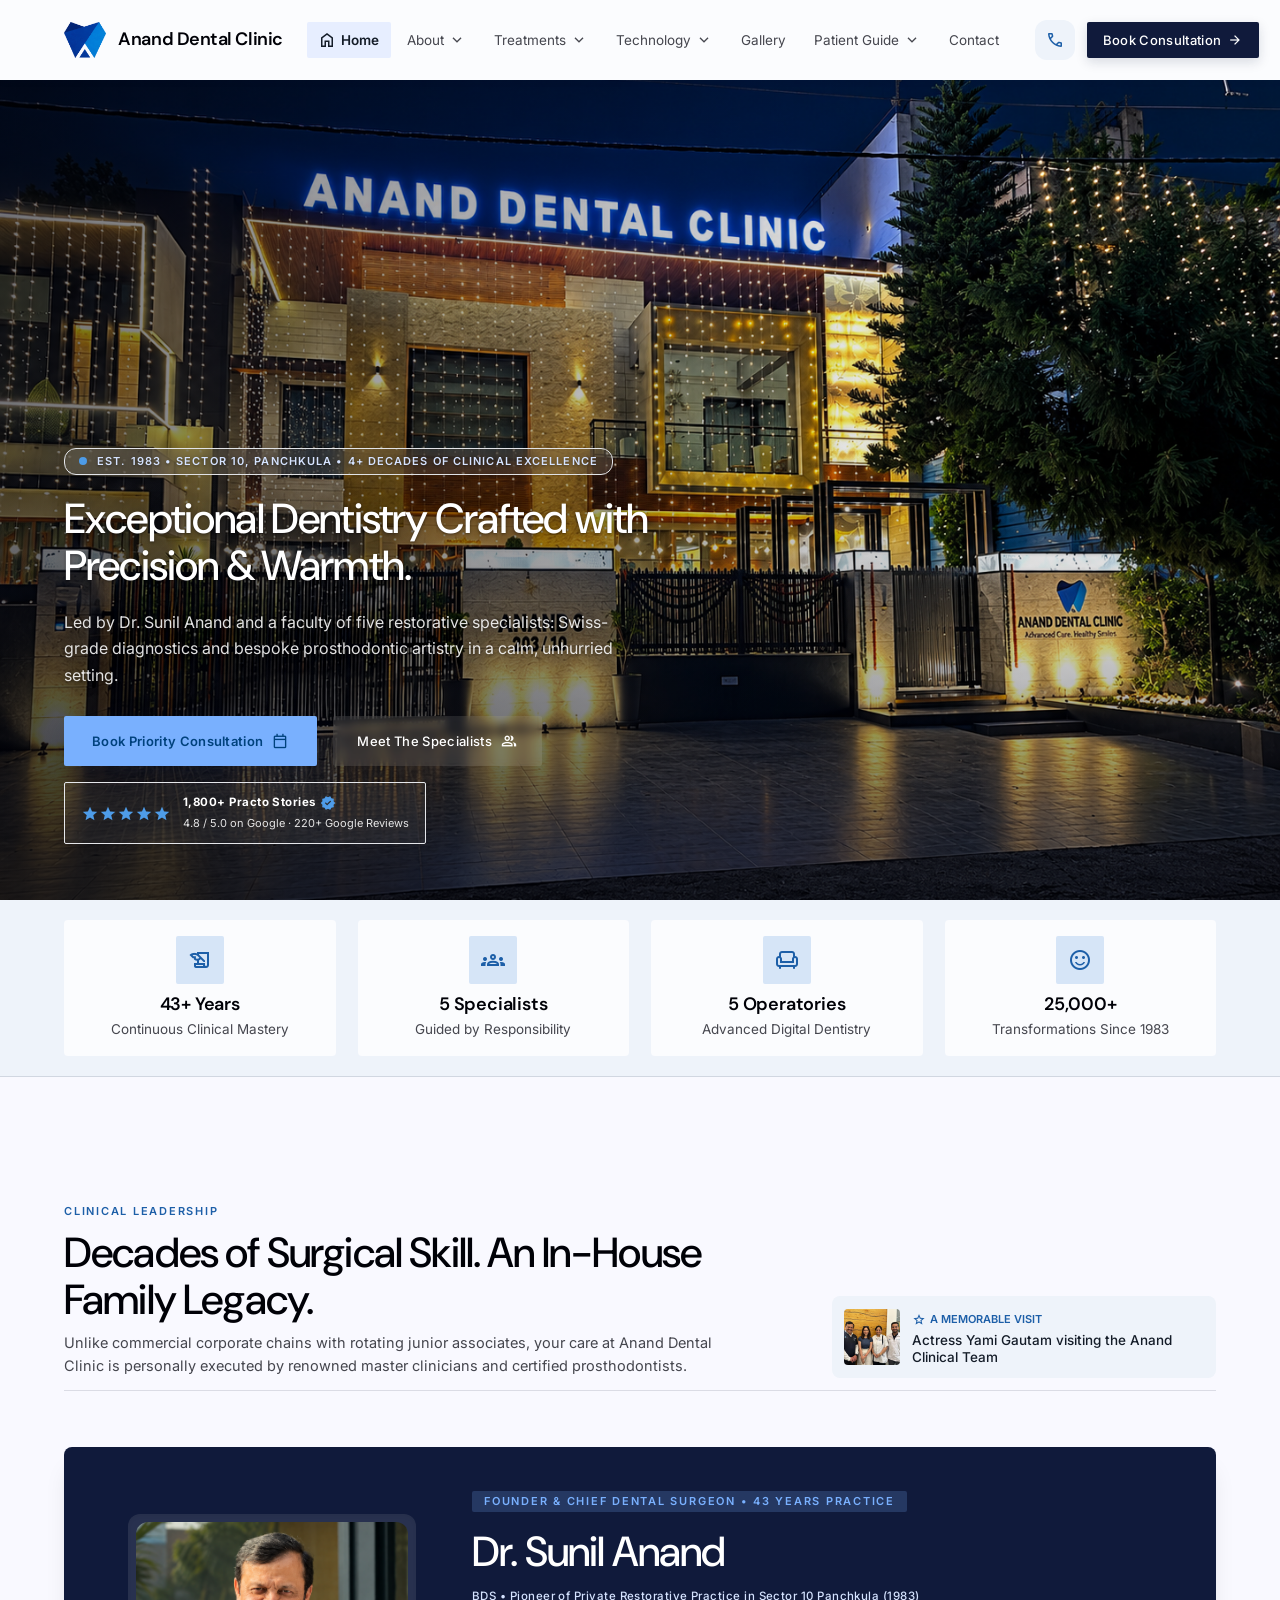
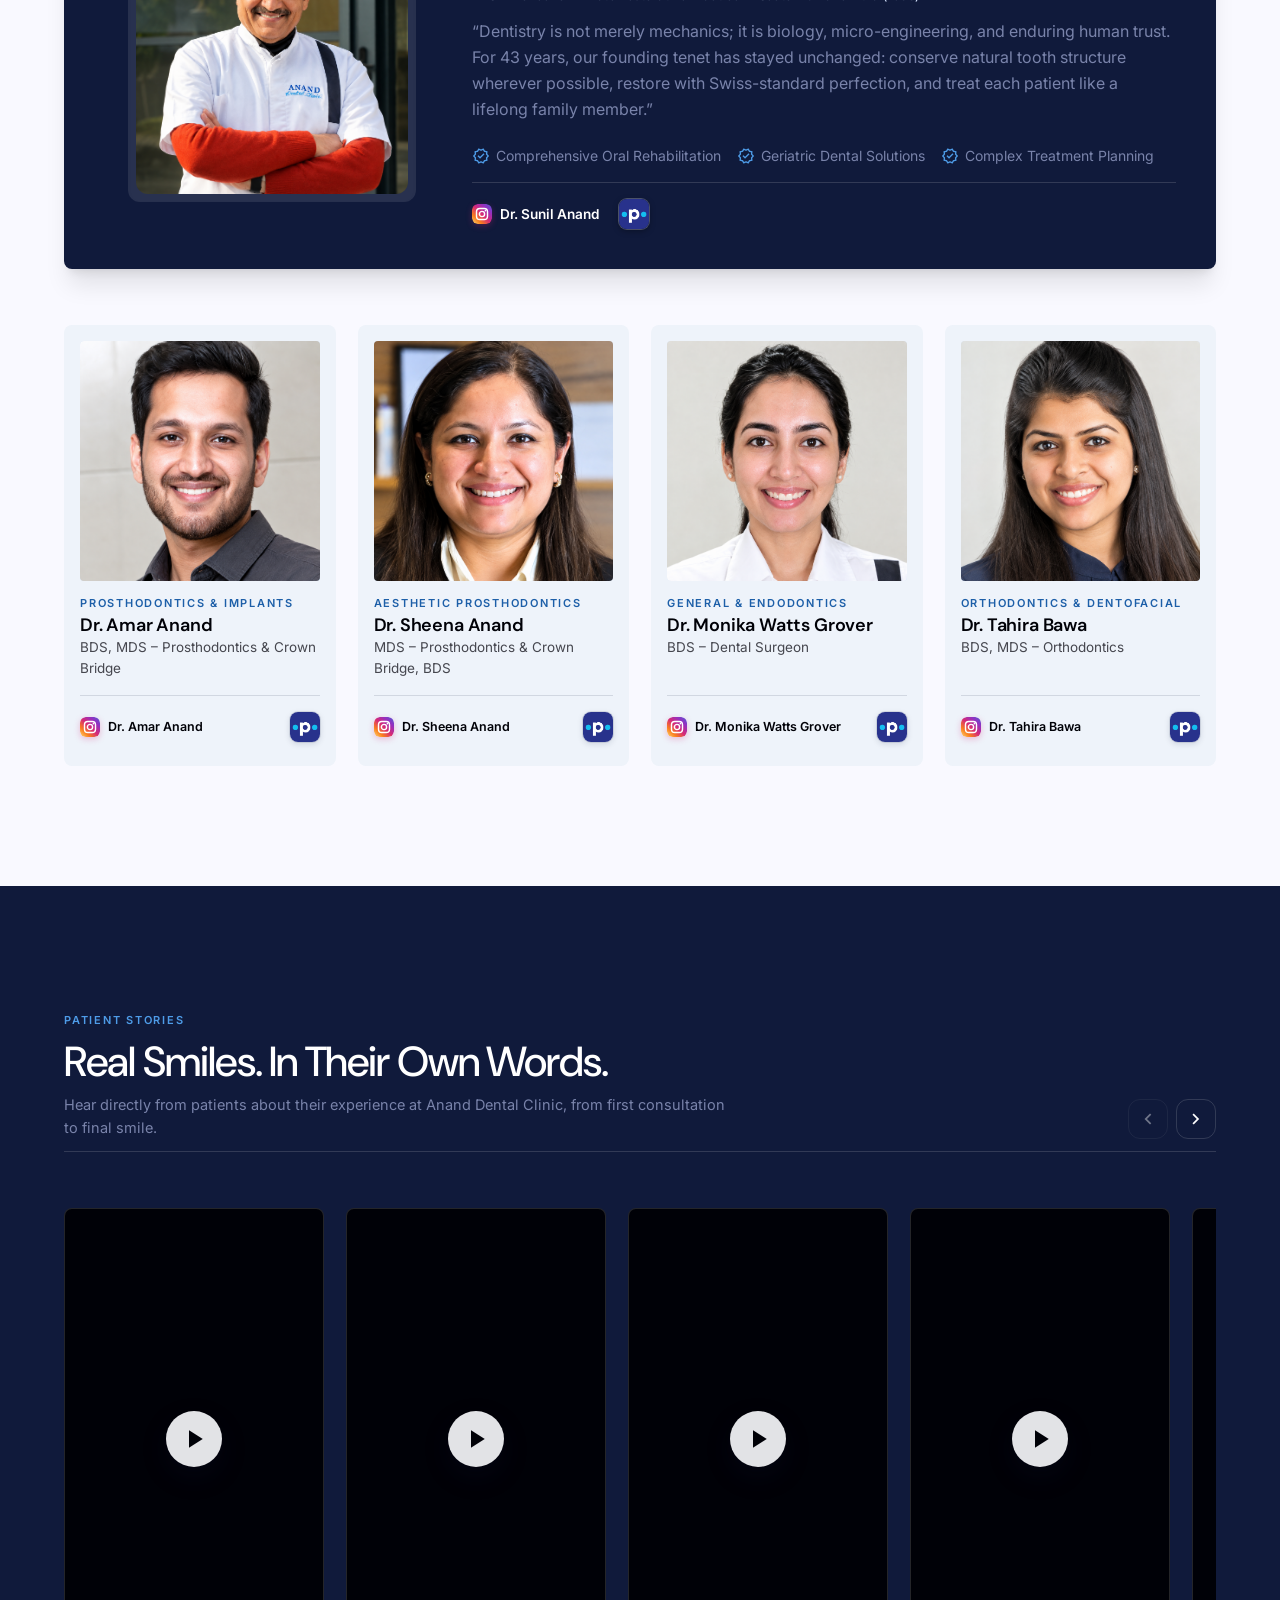
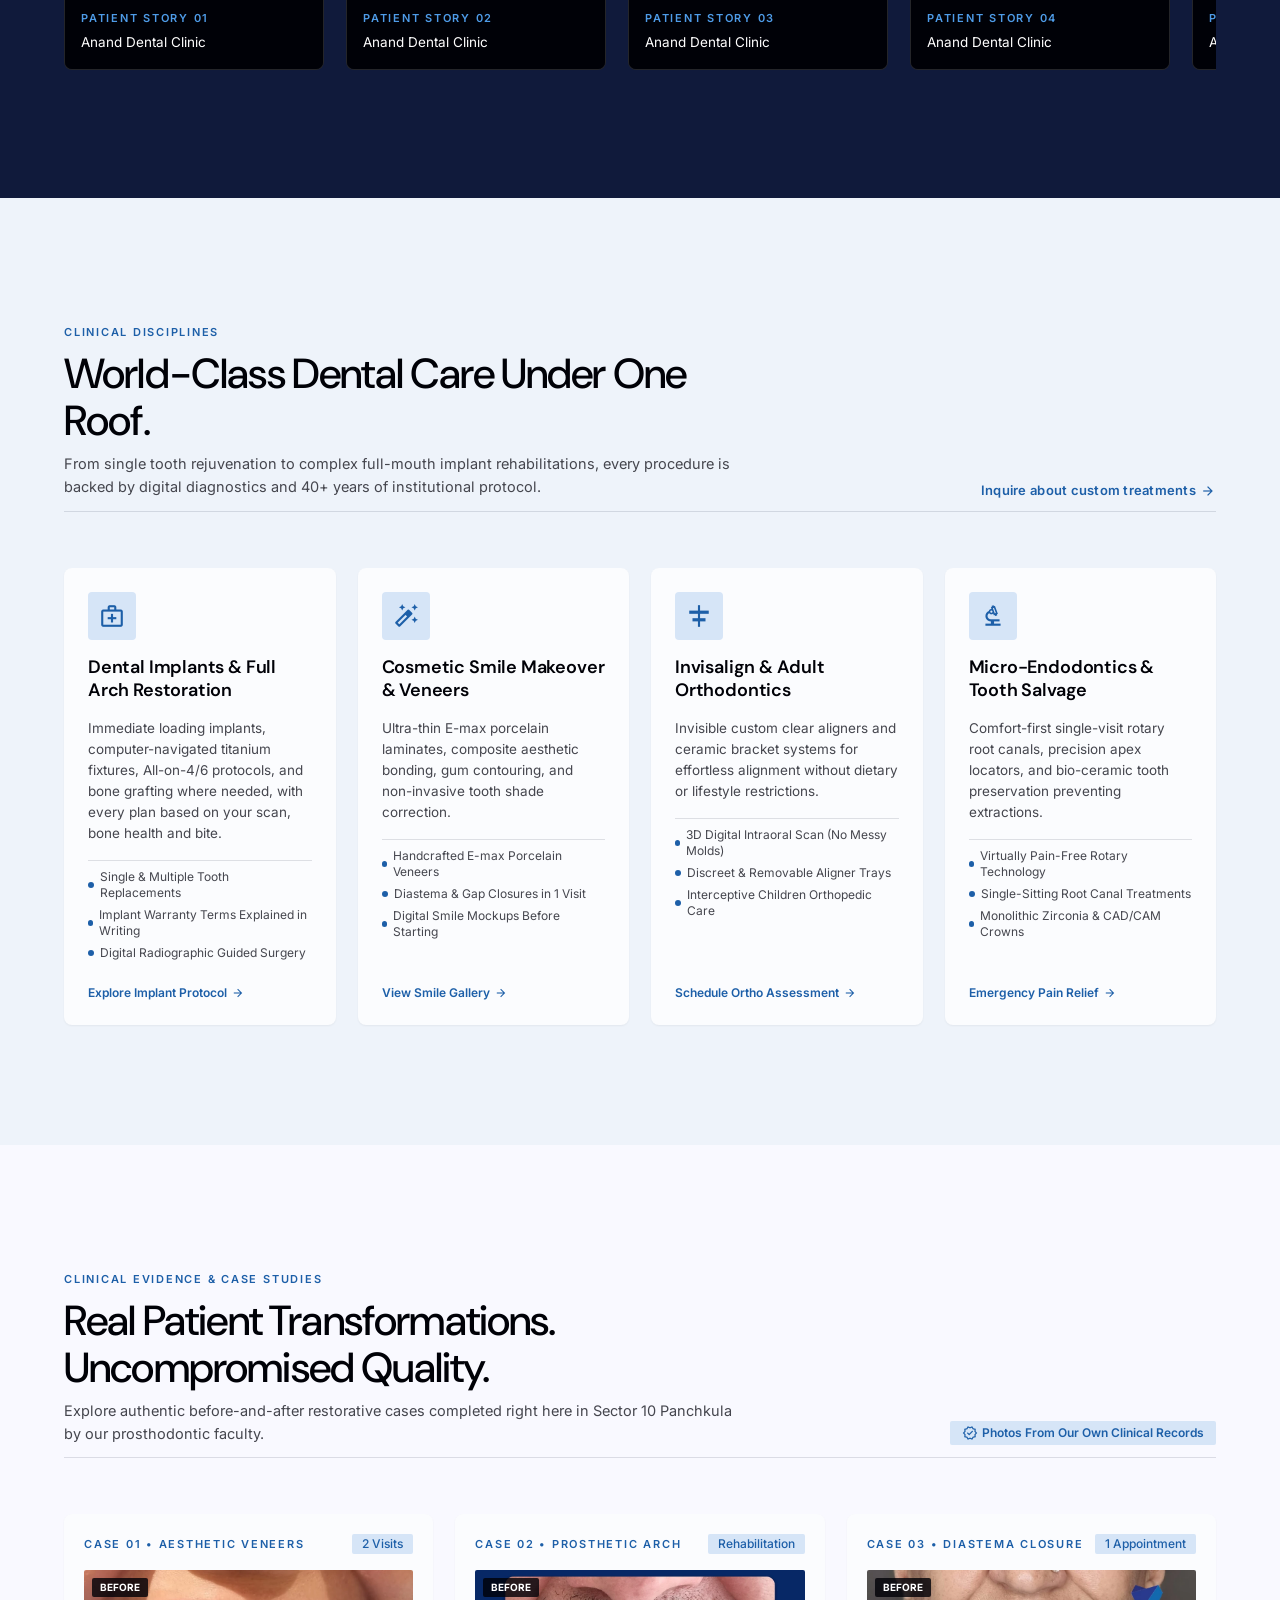
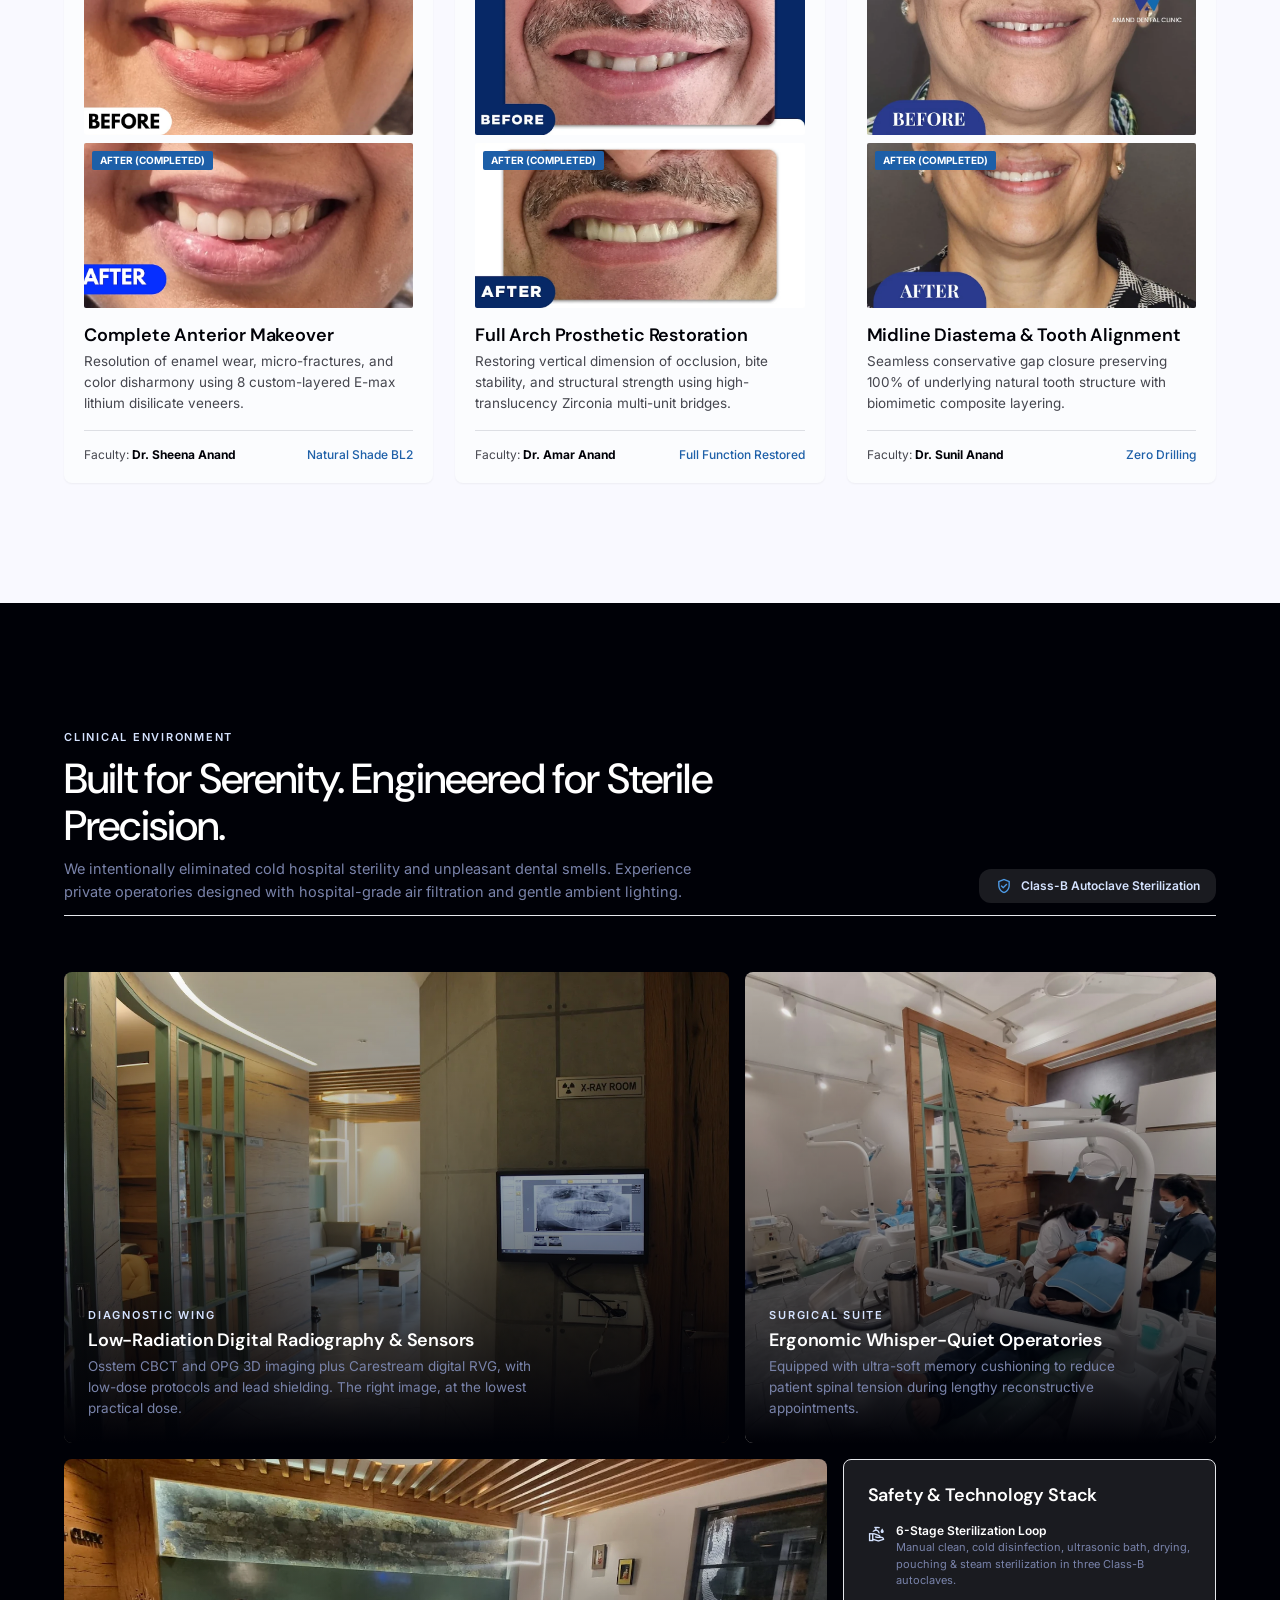
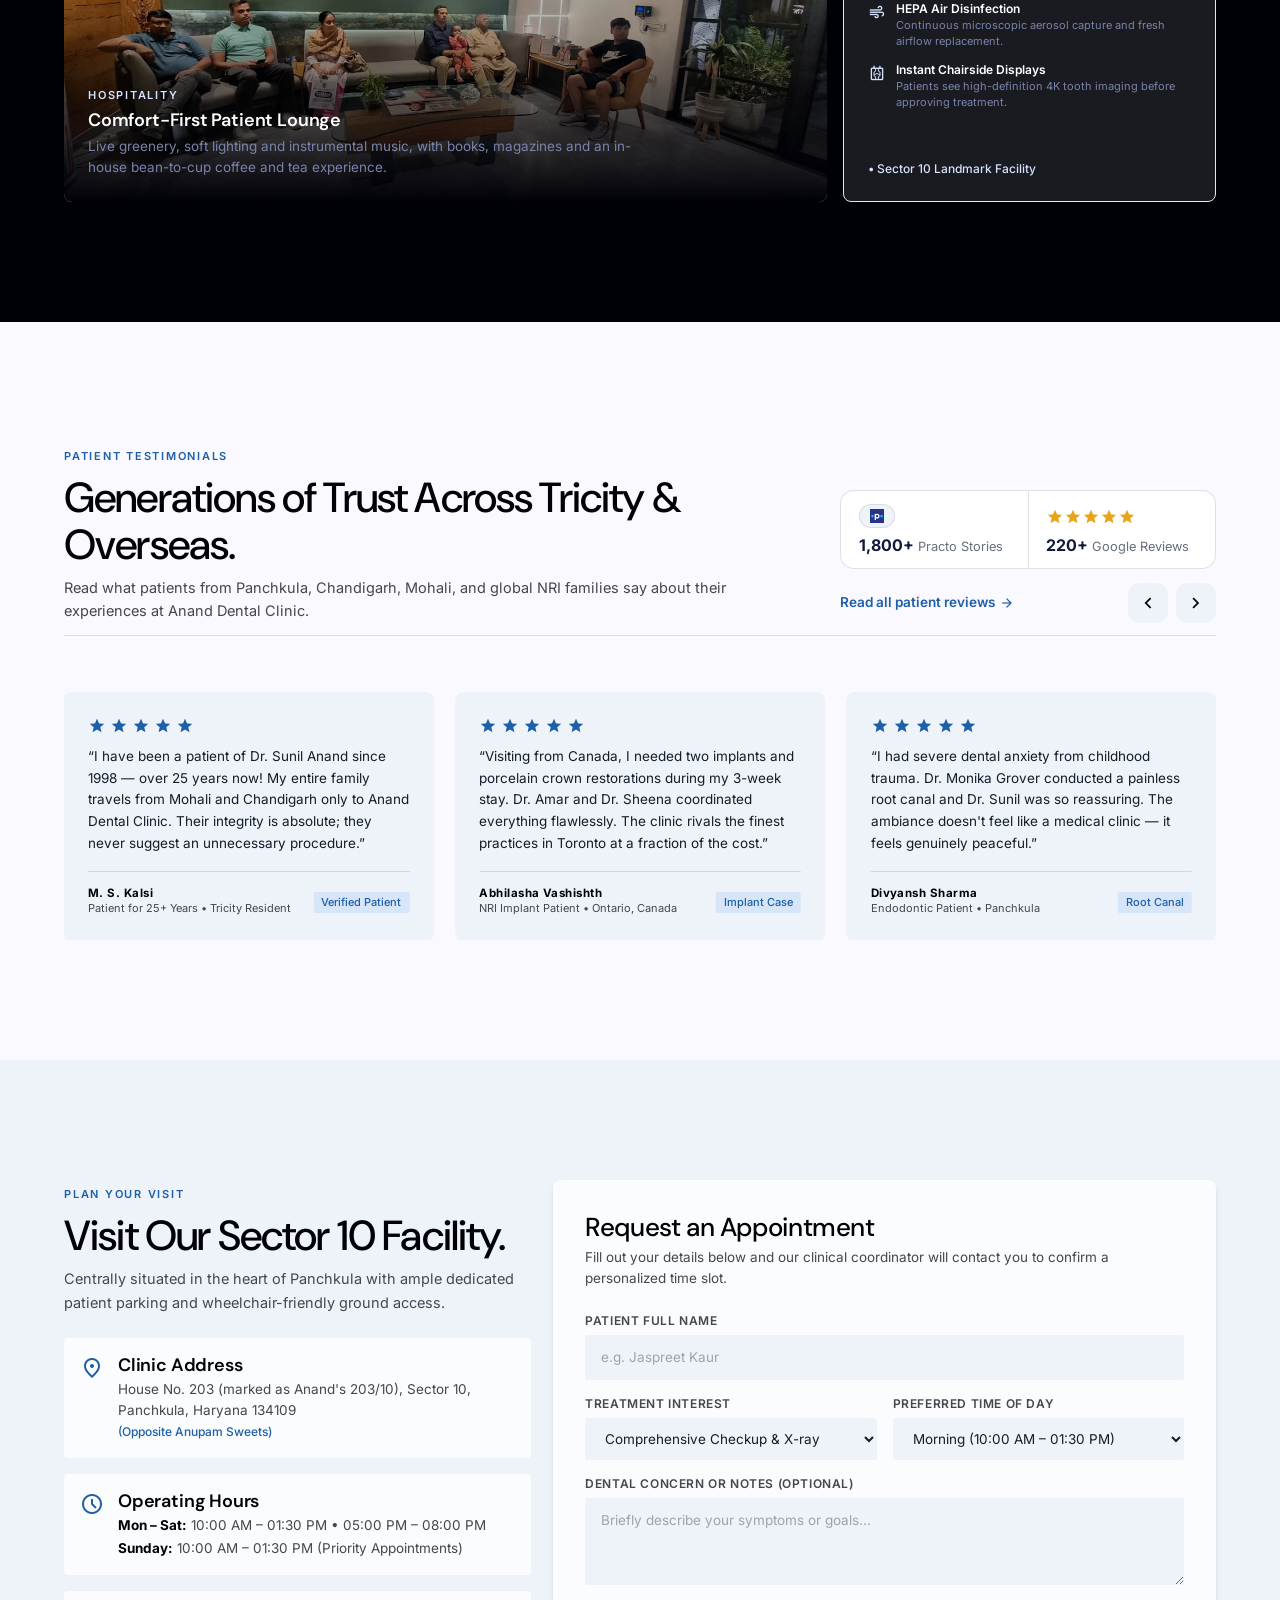
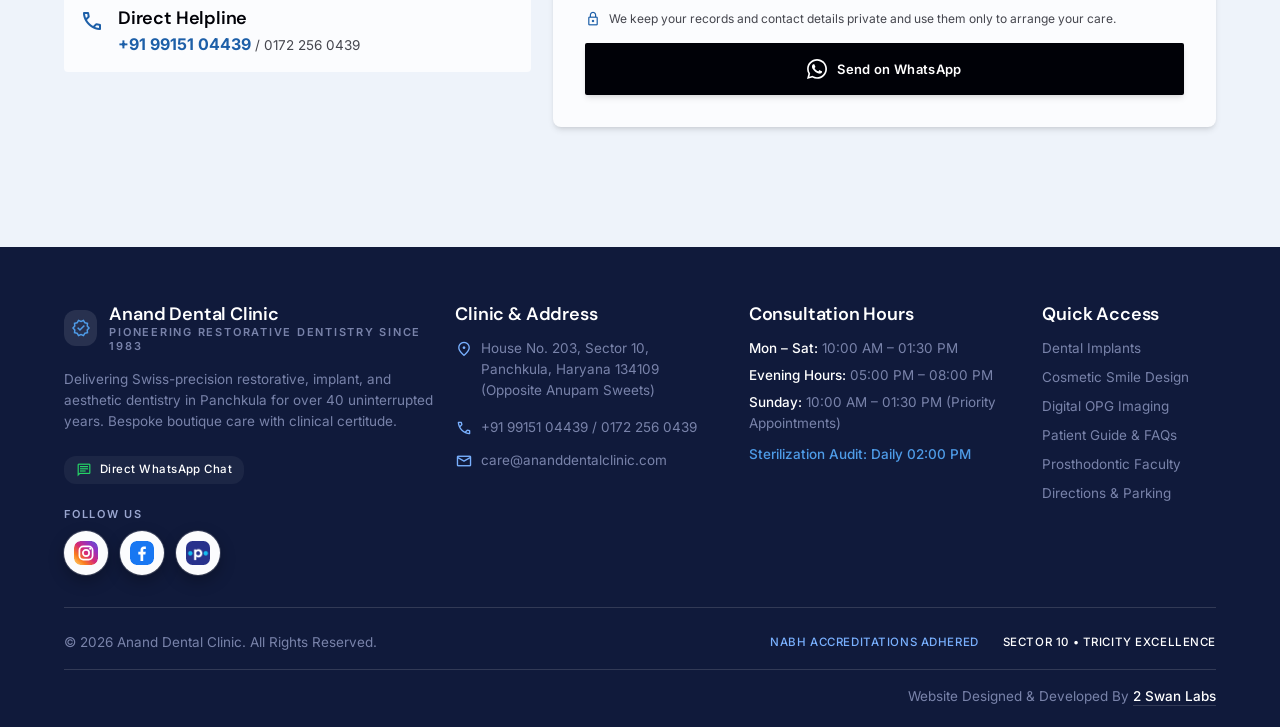
==== commit fac93339: "Update index.html" ====
--- a/index.html
+++ b/index.html
@@ -120,7 +120,7 @@
 </div>
 <div>
 <p class="font-headline-sm text-headline-sm text-primary">5 Specialists</p>
-<p class="font-body-sm text-body-sm text-on-surface-variant">Accountable to Every Patient</p>
+<p class="font-body-sm text-body-sm text-on-surface-variant">Guided by Responsibility</p>
 </div>
 </div>
 <div class="idx-m flex items-center gap-3.5 p-3 rounded-lg bg-surface-porcelain">
